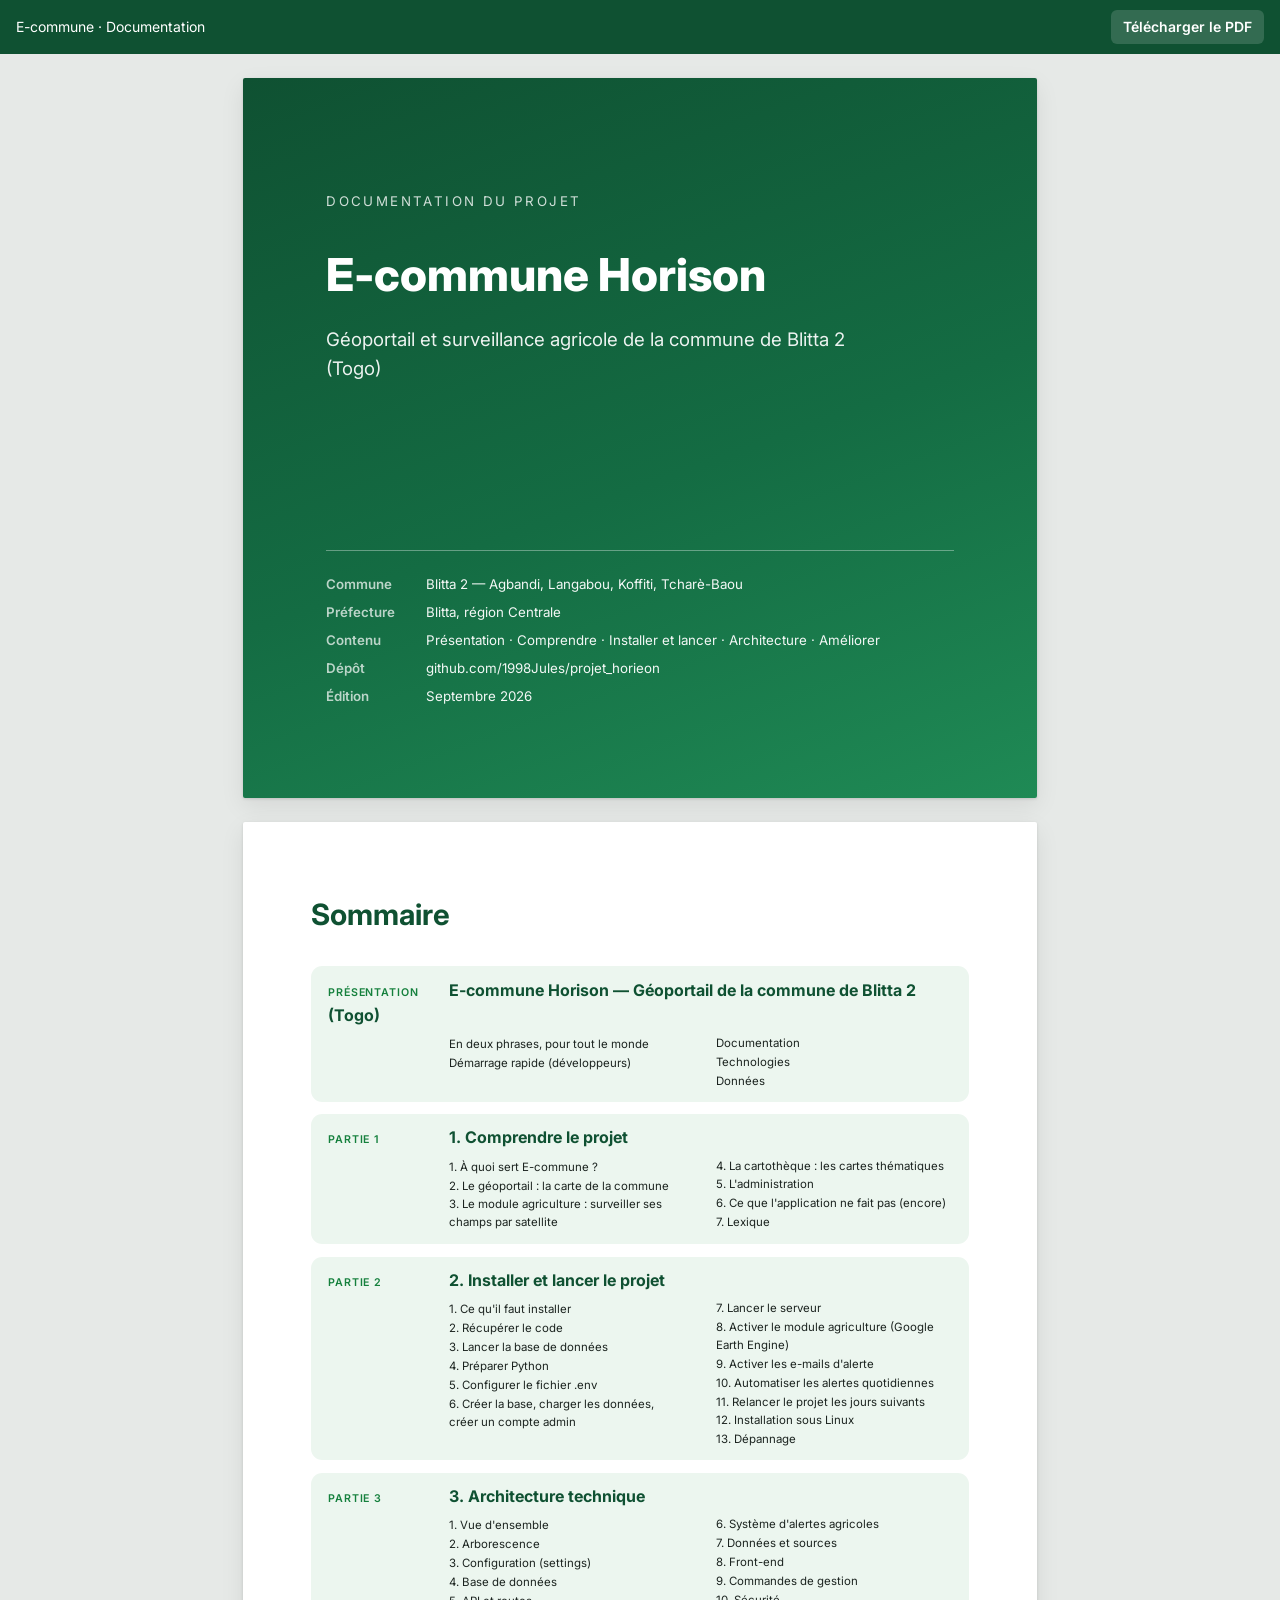
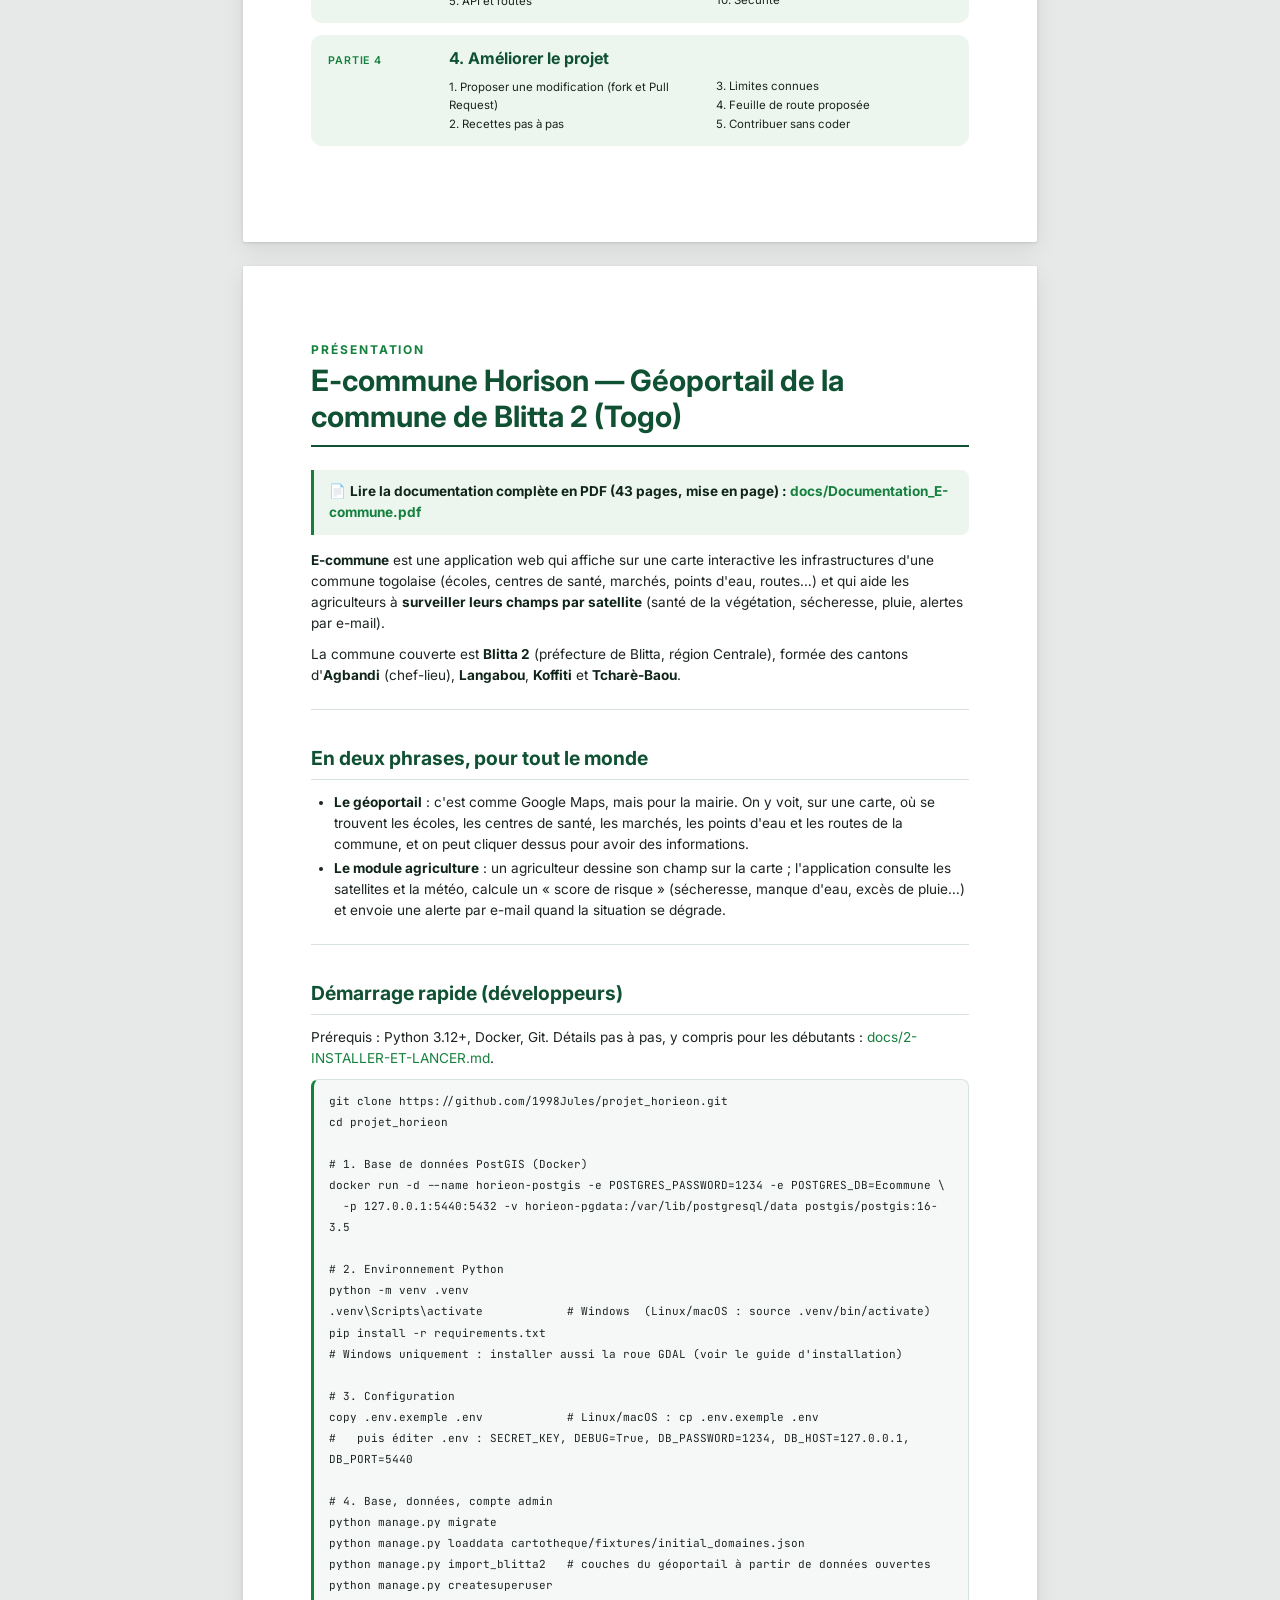
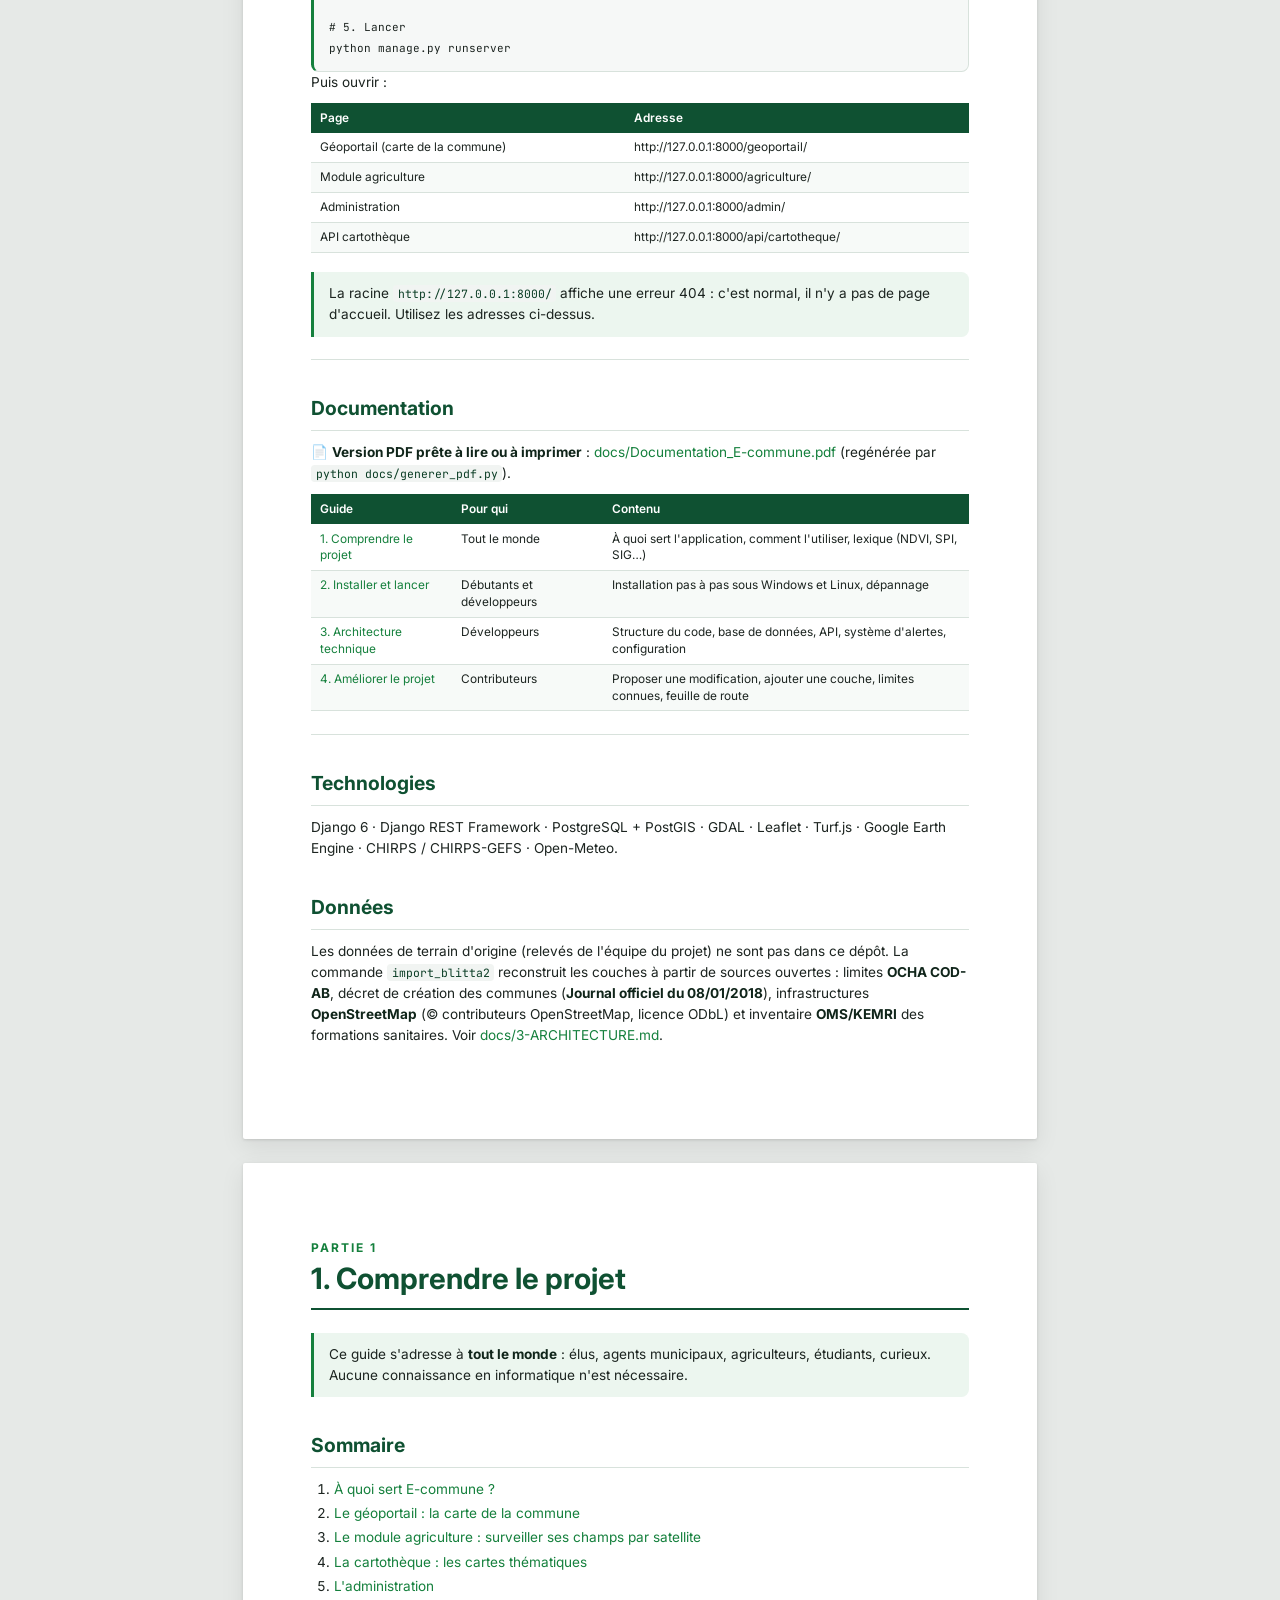
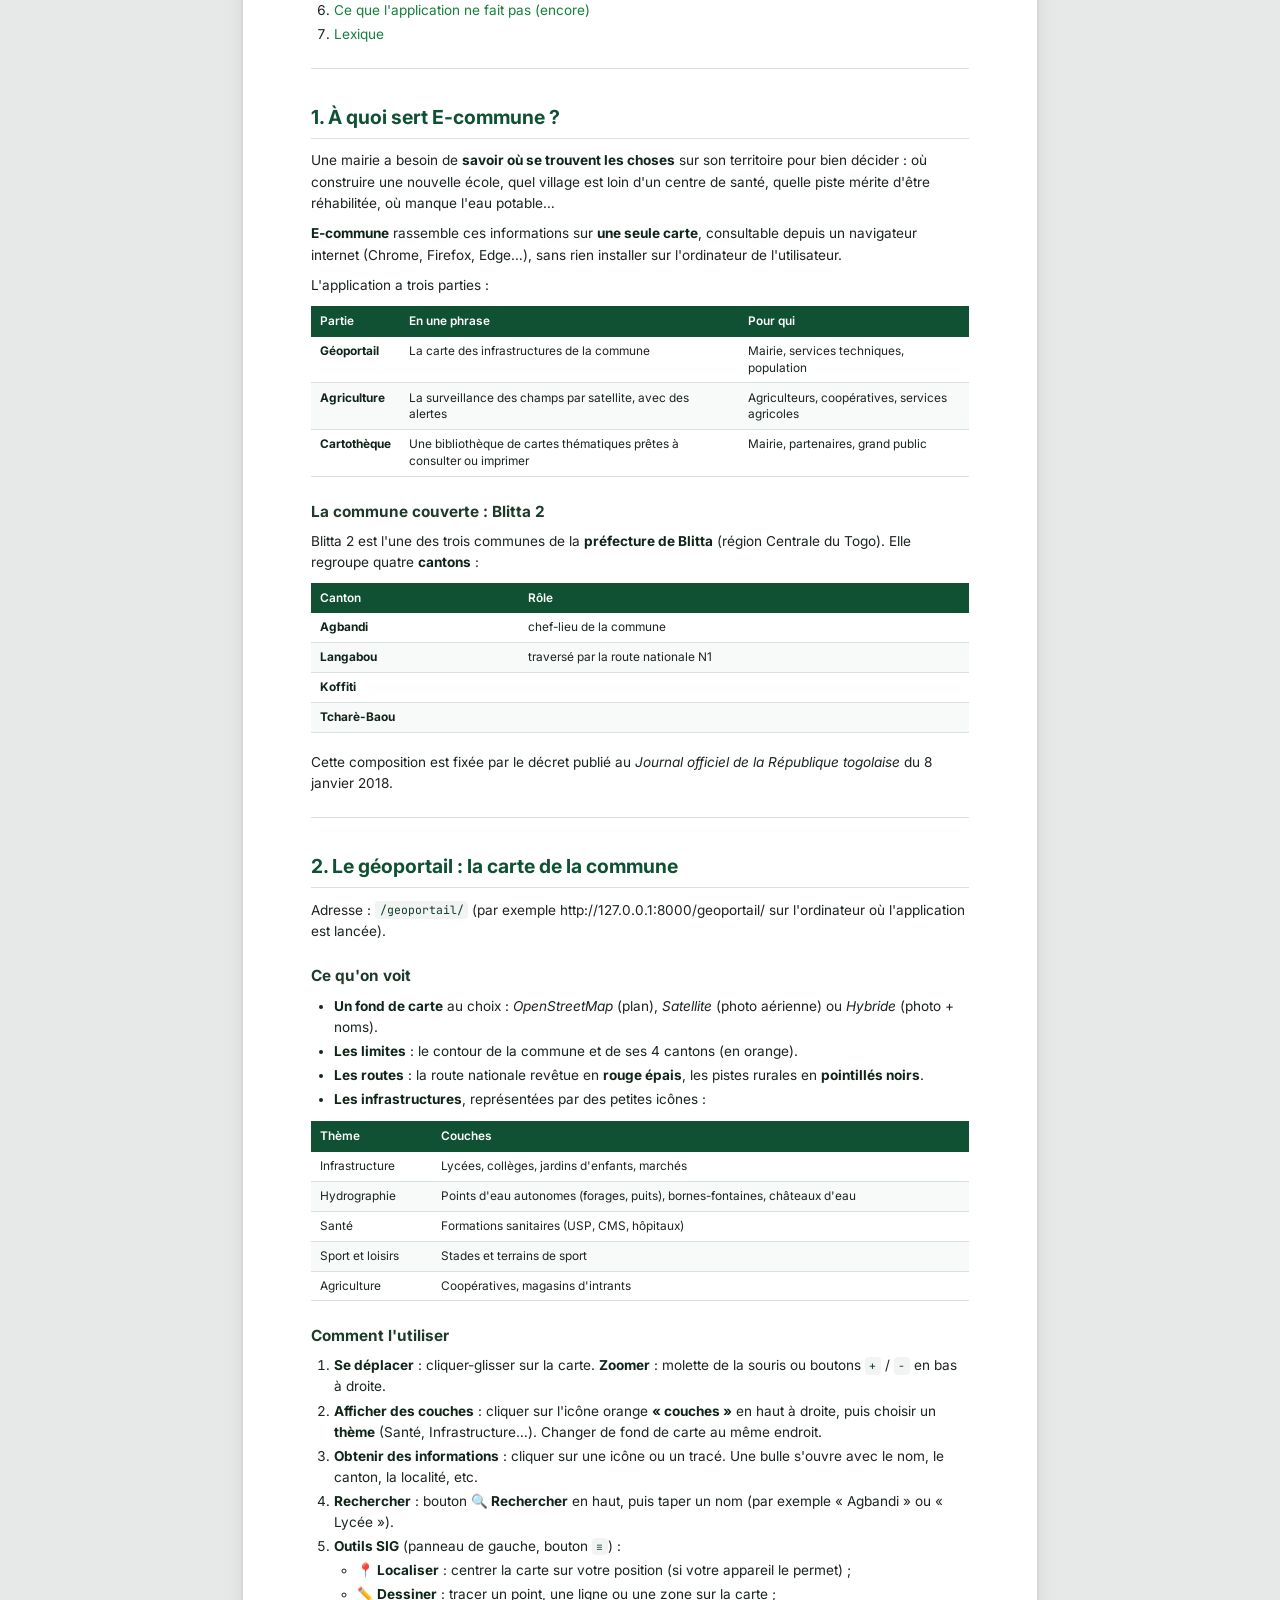
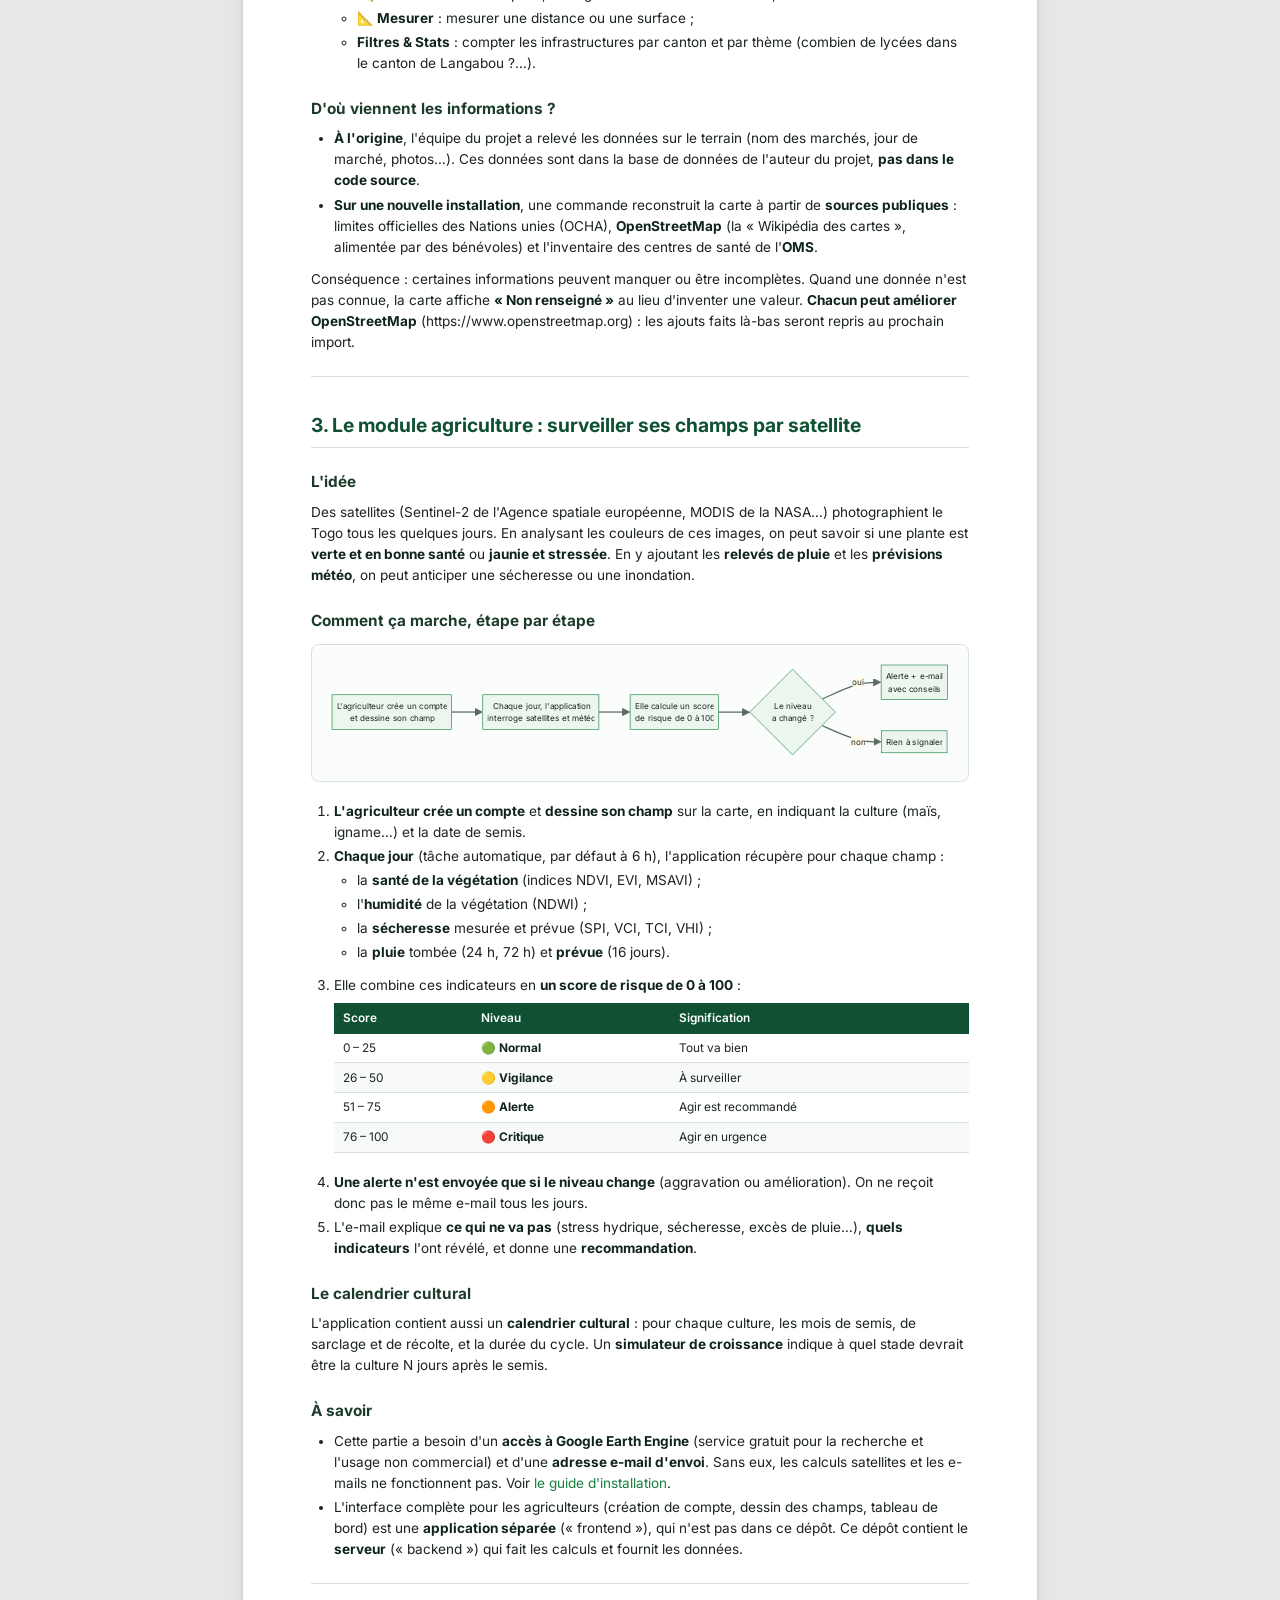
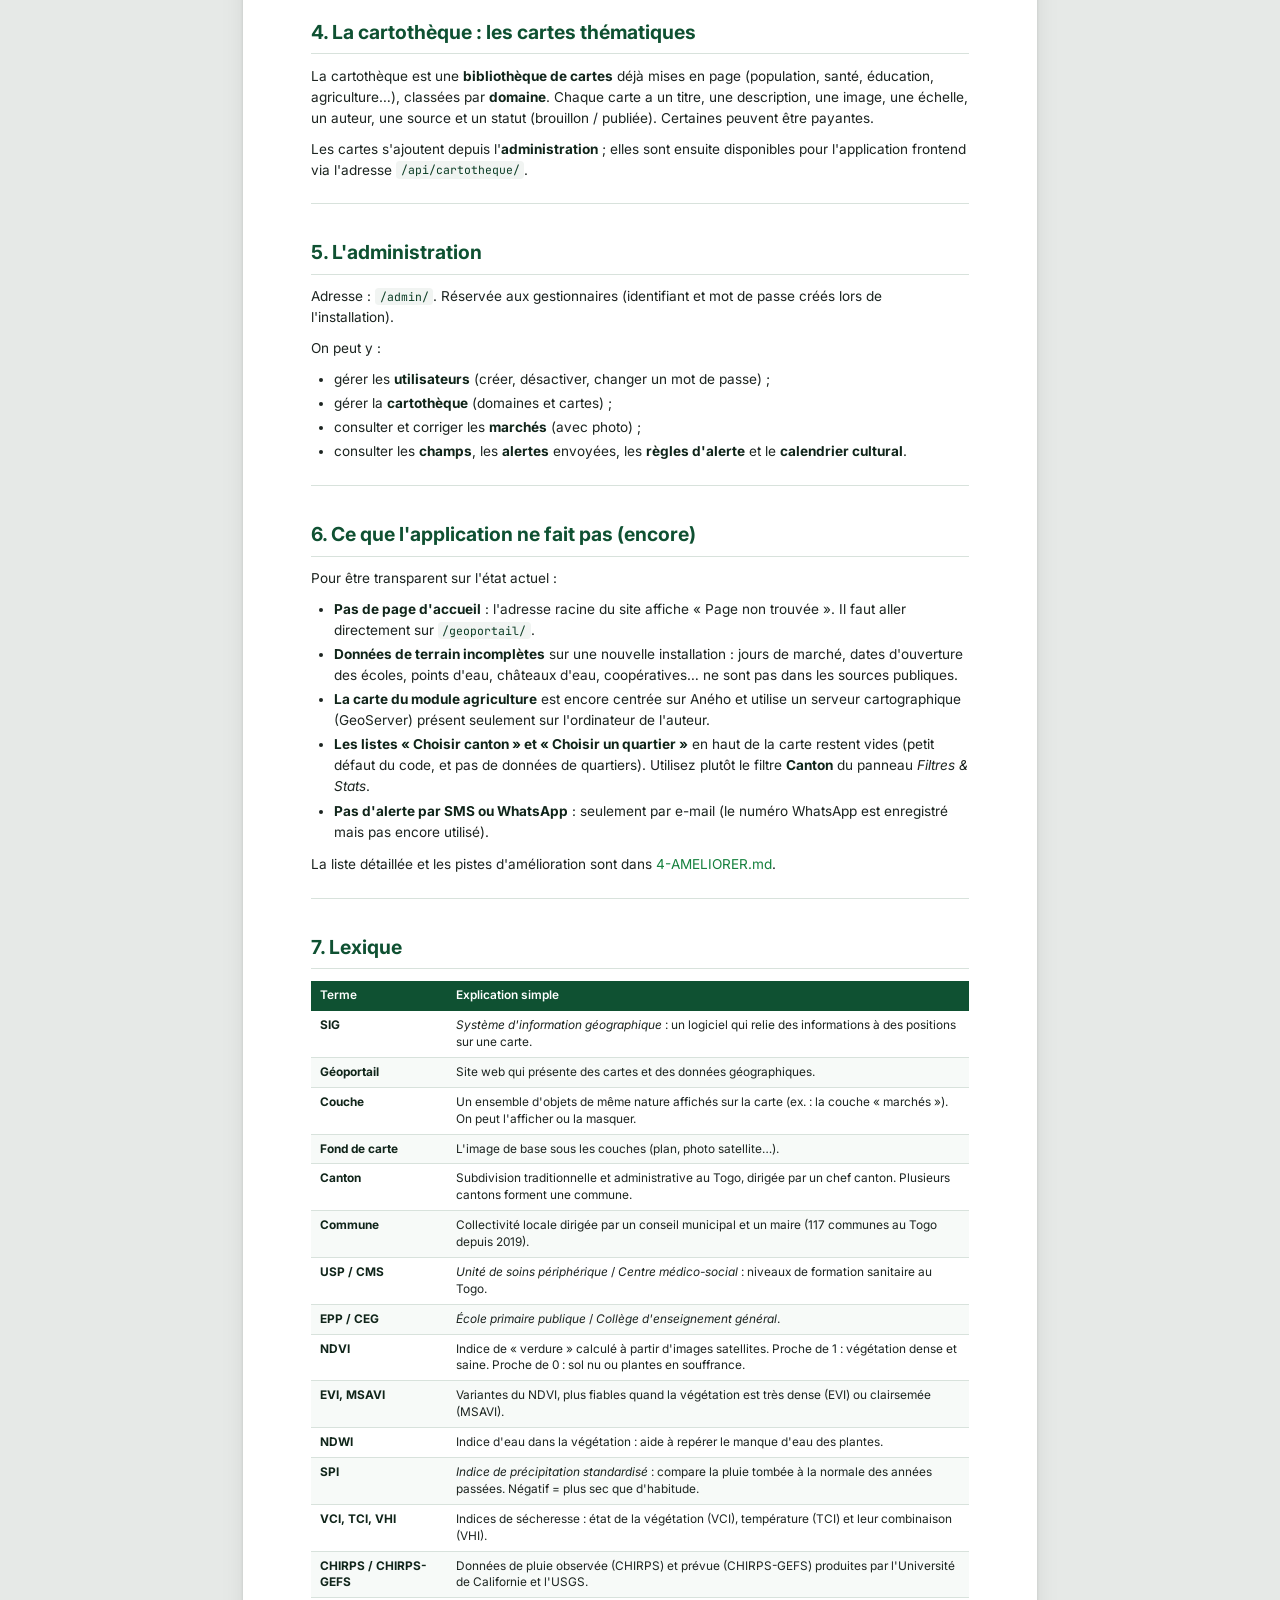
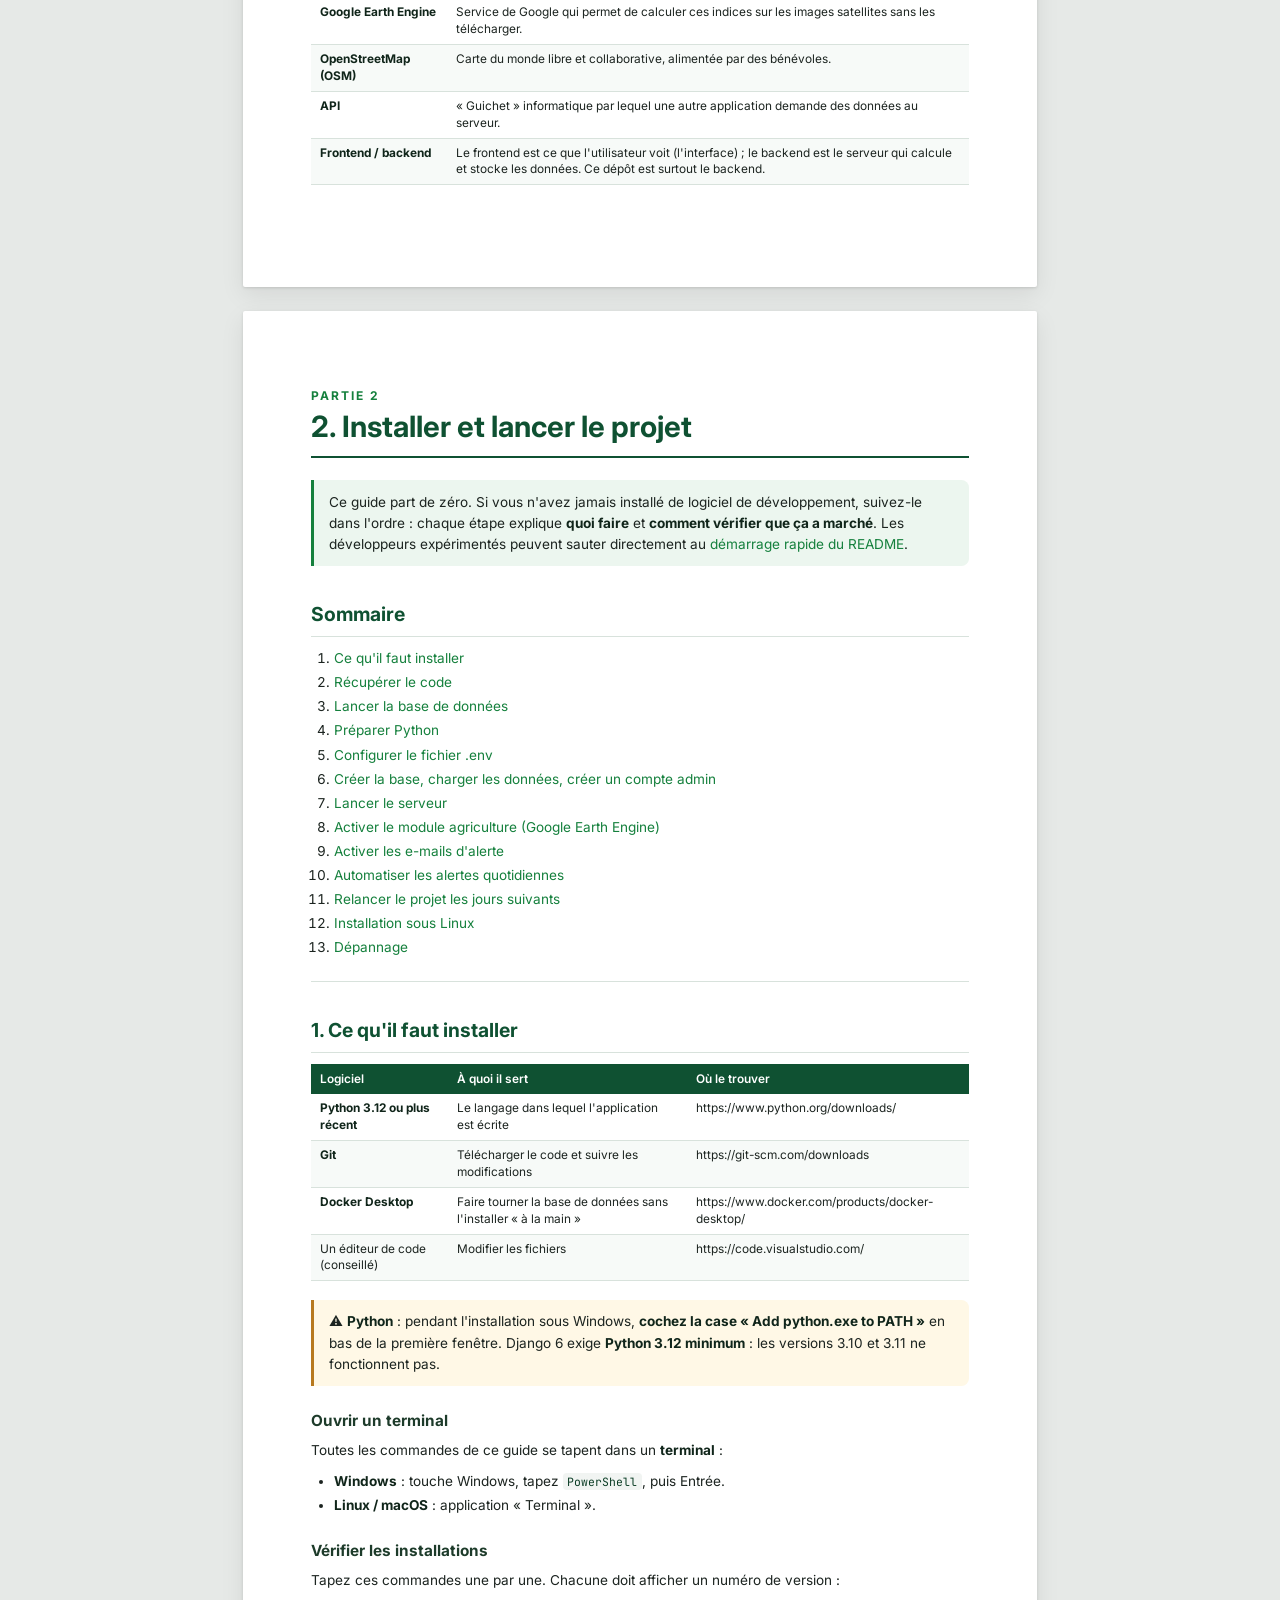
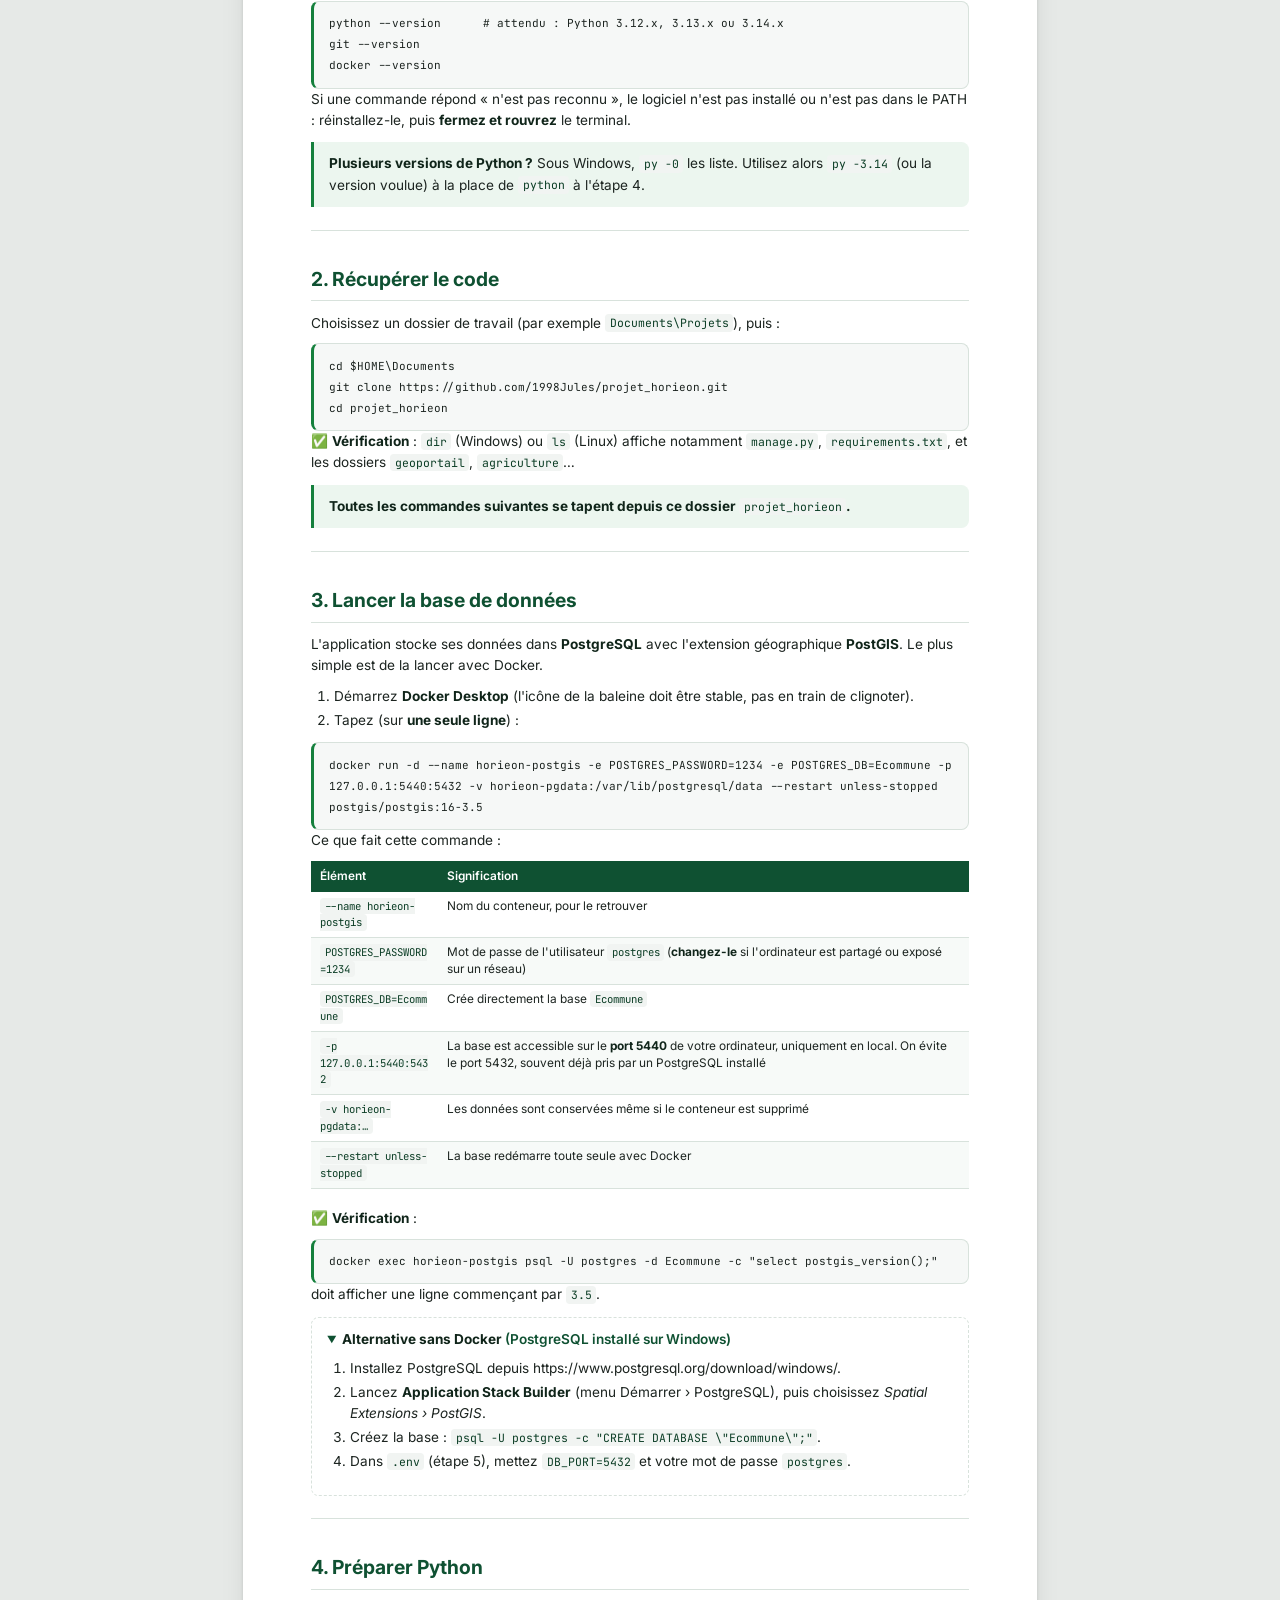
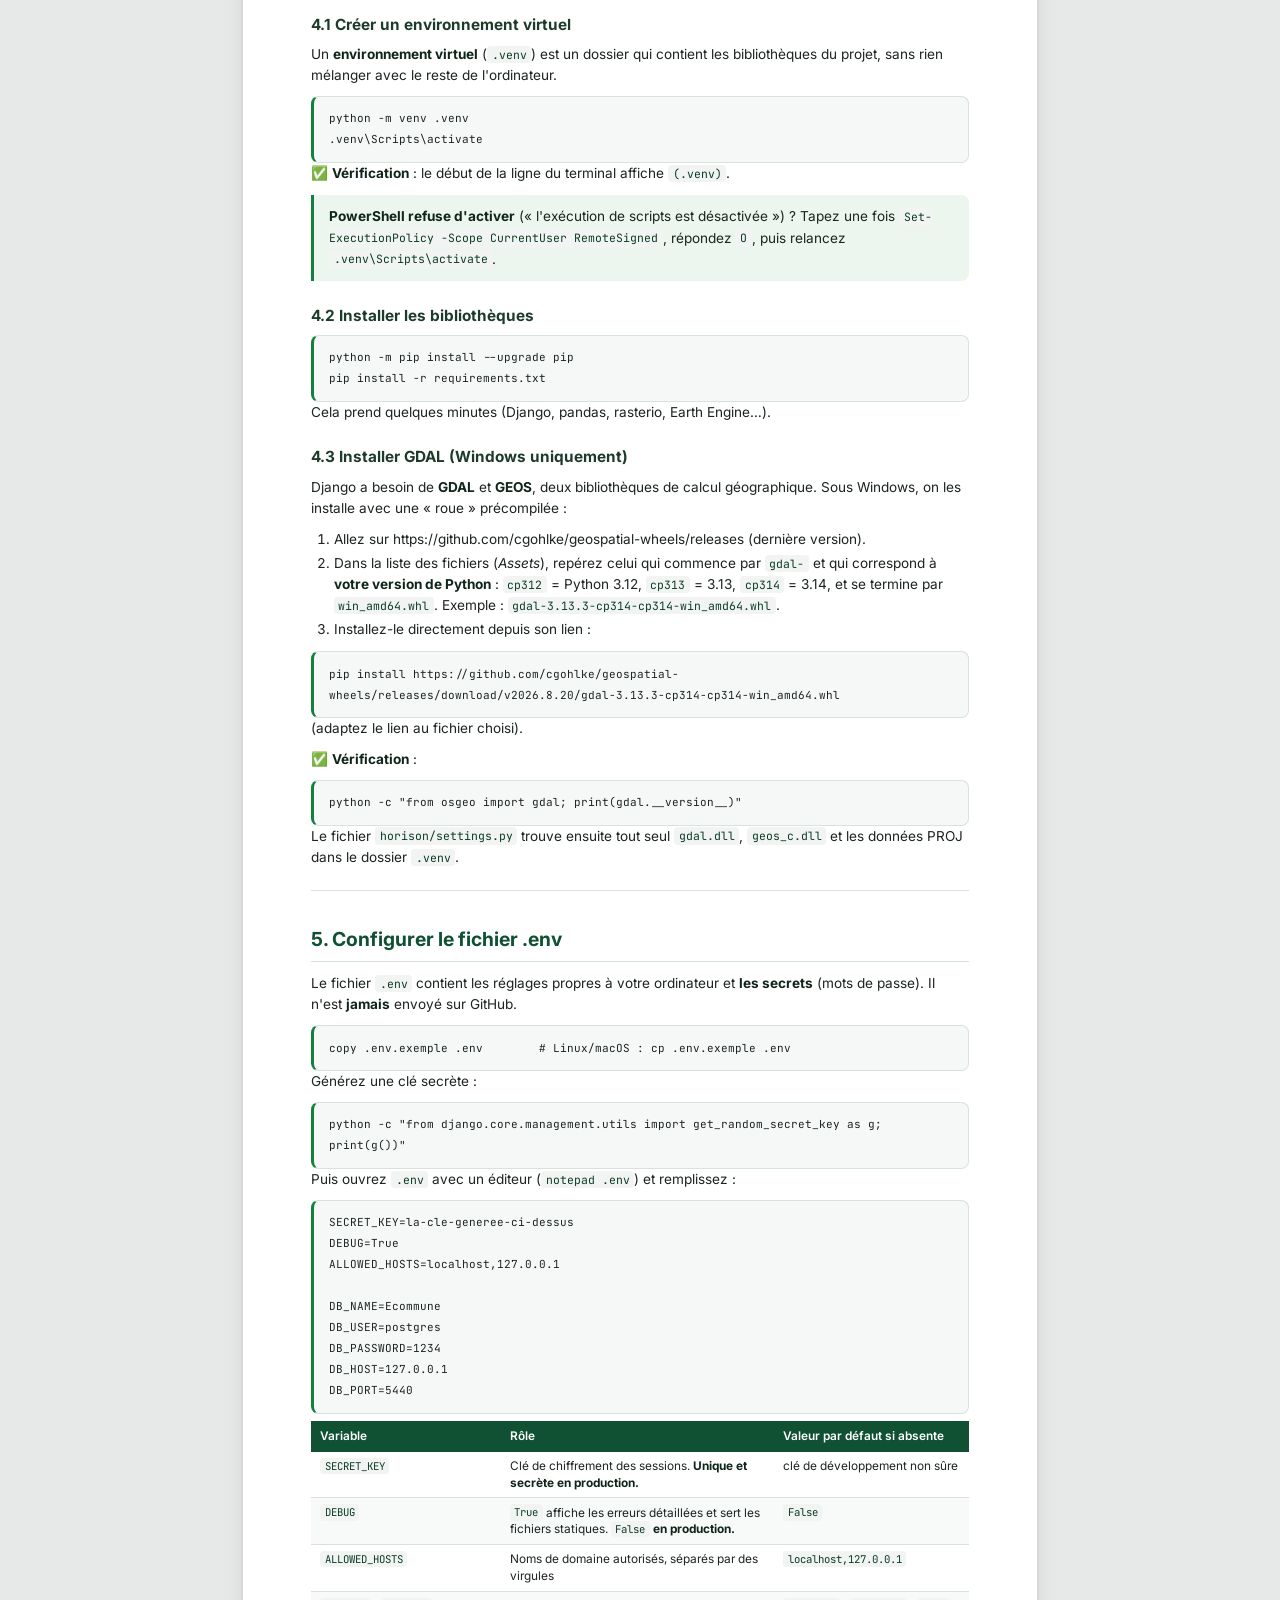
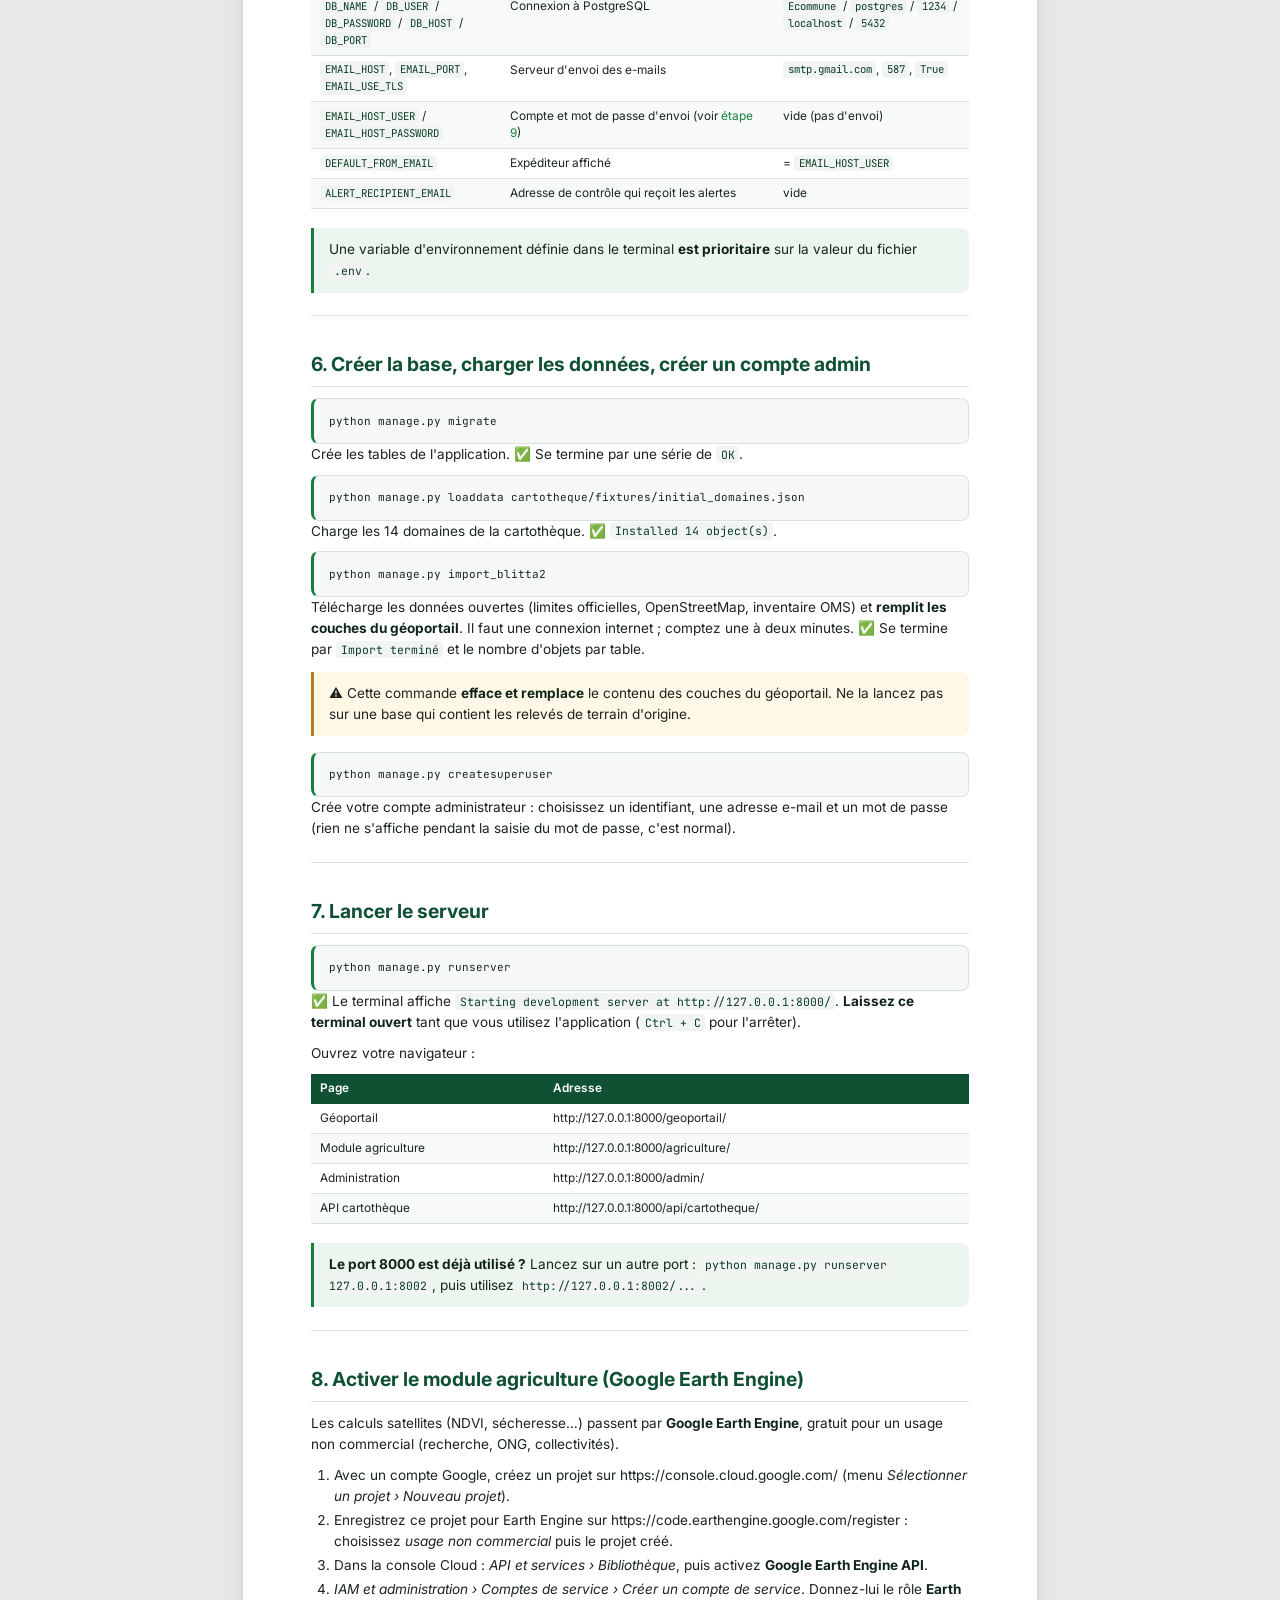
==== docs/index.html @ 4a4461dc "Ajoute une version web de la documentation et fiabilise le PDF docs/index.html : la documentation pr" ====
<!doctype html>
<!DOCTYPE html>
<html lang="fr"><head><meta charset="utf-8">
<meta name="viewport" content="width=device-width, initial-scale=1">
<title>E-commune — Documentation</title>
<link rel="preconnect" href="https://fonts.googleapis.com">
<link href="https://fonts.googleapis.com/css2?family=Inter:wght@400;600;700;800&amp;family=JetBrains+Mono:wght@400;600&amp;display=swap" rel="stylesheet">
<style>
@page { size: A4; margin: 20mm 18mm 22mm 18mm;
  @bottom-left { content: "E-commune · Documentation"; font: 8pt Inter, 'Segoe UI', sans-serif; color: #7a8a80; }
  @bottom-right { content: counter(page) " / " counter(pages); font: 8pt Inter, 'Segoe UI', sans-serif; color: #7a8a80; }
}
@page :first { margin: 0; @bottom-left { content: none; } @bottom-right { content: none; } }
:root { --green: #0f5132; --green-2: #15803d; --green-soft: #ecf6ef; --line: #d8e2dc; --ink: #1c2420; --muted: #5b6b62;
        --amber-soft: #fff8e6; --amber: #b7791f; }
* { box-sizing: border-box; }
html { background: #fff; }
body { margin: 0; color: var(--ink); background: #fff; font: 10.2pt/1.55 Inter, 'Segoe UI', Roboto, sans-serif;
       -webkit-print-color-adjust: exact; print-color-adjust: exact; }

/* Page de garde */
.cover { height: 297mm; display: flex; flex-direction: column; justify-content: space-between;
         padding: 30mm 22mm 24mm; background: linear-gradient(160deg, #0f5132 0%, #146c43 55%, #1f8a55 100%); color: #fff;
         break-after: page; }
.cover .kicker { font-size: 10pt; letter-spacing: .18em; text-transform: uppercase; opacity: .8; }
.cover h1 { font-size: 34pt; line-height: 1.1; margin: 10mm 0 4mm; font-weight: 800; border: 0; color: #fff; }
.cover .subtitle { font-size: 14pt; opacity: .92; max-width: 140mm; }
.cover .meta { display: grid; grid-template-columns: auto 1fr; gap: 2mm 8mm; font-size: 10pt; opacity: .95; }
.cover .meta b { font-weight: 600; opacity: .75; }
.cover .band { border-top: 1px solid rgba(255,255,255,.35); padding-top: 6mm; }

/* Sommaire */
.toc { break-after: page; }
.toc h1 { font-size: 22pt; color: var(--green); margin: 0 0 6mm; border: 0; }
.toc ol { list-style: none; padding: 0; margin: 0; }
.toc > ol > li { margin: 0 0 3.2mm; padding: 3mm 4.5mm; background: var(--green-soft); border-radius: 3mm; break-inside: avoid; }
.toc > ol > li > a { font-weight: 700; font-size: 12pt; color: var(--green); text-decoration: none; display: block; }
.toc-label { display: inline-block; min-width: 32mm; font-size: 8pt; text-transform: uppercase; letter-spacing: .08em;
             color: var(--green-2); font-weight: 600; }
.toc ol ol { margin: 2mm 0 0 32mm; columns: 2; column-gap: 8mm; }
.toc ol ol li { font-size: 8.6pt; margin: .3mm 0; break-inside: avoid; }
.toc ol ol a { color: var(--ink); text-decoration: none; }

/* Chapitres */
.chapter { break-before: page; }
.chapter-label { font-size: 9pt; text-transform: uppercase; letter-spacing: .16em; color: var(--green-2); font-weight: 700; }
h1 { font-size: 22pt; line-height: 1.2; color: var(--green); margin: 1mm 0 6mm; padding-bottom: 3mm; border-bottom: 2.5px solid var(--green); }
h2 { font-size: 14.5pt; color: var(--green); margin: 9mm 0 3mm; padding-bottom: 1.5mm; border-bottom: 1px solid var(--line);
     break-after: avoid; }
h3 { font-size: 11.5pt; color: #1d3b2a; margin: 6mm 0 2mm; break-after: avoid; }
h4 { font-size: 10.5pt; margin: 4mm 0 1.5mm; break-after: avoid; }
p { margin: 0 0 2.6mm; }
a { color: var(--green-2); text-decoration: none; }
strong { color: #10251a; }
hr { border: 0; border-top: 1px solid var(--line); margin: 6mm 0; }
ul, ol { margin: 0 0 3mm; padding-left: 6mm; }
li { margin: .8mm 0; }
li > p { margin: 0; }

/* Encadrés (citations) */
blockquote { margin: 3mm 0 4mm; padding: 3mm 4mm; background: var(--green-soft); border-left: 3.5px solid var(--green-2);
             border-radius: 0 2mm 2mm 0; break-inside: avoid; }
blockquote p:last-child { margin: 0; }
blockquote.warn { background: var(--amber-soft); border-left-color: var(--amber); }

/* Code */
code { font: 8.6pt 'JetBrains Mono', Consolas, monospace; background: #f1f4f2; padding: .3mm 1.2mm; border-radius: 1mm; color: #0b3d25; }
pre { background: #f6f8f7; border: 1px solid var(--line); border-left: 3px solid var(--green-2); border-radius: 2mm;
      padding: 3mm 4mm; margin: 2mm 0 4mm; white-space: pre-wrap; word-break: break-word; }
pre code { background: none; padding: 0; font-size: 8.3pt; line-height: 1.5; color: #1c2420; }
.highlight { margin: 0; }

/* Tableaux */
table { width: 100%; border-collapse: collapse; margin: 2mm 0 5mm; font-size: 8.9pt; line-height: 1.42; }
thead { display: table-header-group; }
th { background: var(--green); color: #fff; text-align: left; font-weight: 600; padding: 1.8mm 2.4mm; }
td { padding: 1.6mm 2.4mm; border-bottom: 1px solid var(--line); vertical-align: top; }
td code, th code { overflow-wrap: anywhere; }
tbody tr:nth-child(even) td { background: #f7faf8; }
tr { break-inside: avoid; }
td code, th code { font-size: 8pt; }

/* Listes de contrôle */
.task-list-item { list-style: none; margin-left: -5mm; }
.task-list-item input { margin-right: 2mm; }

/* Diagrammes */
.mermaid { margin: 3mm 0 5mm; padding: 4mm; border: 1px solid var(--line); border-radius: 2mm; background: #fbfdfc;
           text-align: center; break-inside: avoid; }
.mermaid svg { max-width: 100% !important; height: auto; }
.mermaid svg[aria-roledescription^="flowchart"] { width: 100% !important; max-height: 150mm; }

details { margin: 3mm 0; padding: 3mm 4mm; border: 1px dashed var(--line); border-radius: 2mm; }
summary { font-weight: 600; color: var(--green); margin-bottom: 2mm; }

@media screen {
  html, body { background: #e6e9e7; }
  .topbar { position: sticky; top: 0; z-index: 10; display: flex; justify-content: space-between; align-items: center;
            gap: 12px; padding: 10px 16px; background: #0f5132; color: #fff; font-size: 14px; }
  .topbar a { color: #fff; font-weight: 600; background: rgba(255,255,255,.15); padding: 6px 12px; border-radius: 6px; }
  .cover, .toc, .chapter { width: min(210mm, calc(100% - 32px)); margin: 24px auto;
                           box-shadow: 0 1px 3px rgba(0,0,0,.12), 0 8px 24px rgba(0,0,0,.08); border-radius: 2px; }
  .toc, .chapter { background: #fff; }
  .cover { height: auto; min-height: min(200mm, 80vh); gap: 24px; }
  .toc, .chapter { padding: 20mm 18mm 22mm; }
}
@media screen and (max-width: 700px) {
  table { display: block; overflow-x: auto; }
  .toc, .chapter { padding: 20px 16px; }
  .cover { padding: 40px 20px; }
  .cover h1 { font-size: 26pt; }
  .toc ol ol { margin-left: 0; columns: 1; }
}
@media print { .topbar { display: none; } }
</style>
</head><body>
<div class="topbar"><span>E-commune · Documentation</span><a href="Documentation_E-commune.pdf">Télécharger le PDF</a></div>
<div class="cover">
  <div>
    <div class="kicker">Documentation du projet</div>
    <h1>E-commune Horison</h1>
    <div class="subtitle">Géoportail et surveillance agricole de la commune de Blitta 2 (Togo)</div>
  </div>
  <div class="band">
    <div class="meta">
      <b>Commune</b><span>Blitta 2 — Agbandi, Langabou, Koffiti, Tcharè-Baou</span>
      <b>Préfecture</b><span>Blitta, région Centrale</span>
      <b>Contenu</b><span>Présentation · Comprendre · Installer et lancer · Architecture · Améliorer</span>
      <b>Dépôt</b><span>github.com/1998Jules/projet_horieon</span>
      <b>Édition</b><span>Septembre 2026</span>
    </div>
  </div>
</div>
<div class="toc"><h1>Sommaire</h1><ol><li><a href="#doc0"><span class="toc-label">Présentation</span>E-commune Horison — Géoportail de la commune de Blitta 2 (Togo)</a><ol><li><a href="#doc0-en-deux-phrases-pour-tout-le-monde">En deux phrases, pour tout le monde</a></li><li><a href="#doc0-démarrage-rapide-développeurs">Démarrage rapide (développeurs)</a></li><li><a href="#doc0-documentation">Documentation</a></li><li><a href="#doc0-technologies">Technologies</a></li><li><a href="#doc0-données">Données</a></li></ol></li><li><a href="#doc1"><span class="toc-label">Partie 1</span>1. Comprendre le projet</a><ol><li><a href="#doc1-1-à-quoi-sert-e-commune-">1. À quoi sert E-commune ?</a></li><li><a href="#doc1-2-le-géoportail--la-carte-de-la-commune">2. Le géoportail : la carte de la commune</a></li><li><a href="#doc1-3-le-module-agriculture--surveiller-ses-champs-par-satellite">3. Le module agriculture : surveiller ses champs par satellite</a></li><li><a href="#doc1-4-la-cartothèque--les-cartes-thématiques">4. La cartothèque : les cartes thématiques</a></li><li><a href="#doc1-5-ladministration">5. L'administration</a></li><li><a href="#doc1-6-ce-que-lapplication-ne-fait-pas-encore">6. Ce que l'application ne fait pas (encore)</a></li><li><a href="#doc1-7-lexique">7. Lexique</a></li></ol></li><li><a href="#doc2"><span class="toc-label">Partie 2</span>2. Installer et lancer le projet</a><ol><li><a href="#doc2-1-ce-quil-faut-installer">1. Ce qu'il faut installer</a></li><li><a href="#doc2-2-récupérer-le-code">2. Récupérer le code</a></li><li><a href="#doc2-3-lancer-la-base-de-données">3. Lancer la base de données</a></li><li><a href="#doc2-4-préparer-python">4. Préparer Python</a></li><li><a href="#doc2-5-configurer-le-fichier-env">5. Configurer le fichier .env</a></li><li><a href="#doc2-6-créer-la-base-charger-les-données-créer-un-compte-admin">6. Créer la base, charger les données, créer un compte admin</a></li><li><a href="#doc2-7-lancer-le-serveur">7. Lancer le serveur</a></li><li><a href="#doc2-8-activer-le-module-agriculture-google-earth-engine">8. Activer le module agriculture (Google Earth Engine)</a></li><li><a href="#doc2-9-activer-les-e-mails-dalerte">9. Activer les e-mails d'alerte</a></li><li><a href="#doc2-10-automatiser-les-alertes-quotidiennes">10. Automatiser les alertes quotidiennes</a></li><li><a href="#doc2-11-relancer-le-projet-les-jours-suivants">11. Relancer le projet les jours suivants</a></li><li><a href="#doc2-12-installation-sous-linux">12. Installation sous Linux</a></li><li><a href="#doc2-13-dépannage">13. Dépannage</a></li></ol></li><li><a href="#doc3"><span class="toc-label">Partie 3</span>3. Architecture technique</a><ol><li><a href="#doc3-1-vue-densemble">1. Vue d'ensemble</a></li><li><a href="#doc3-2-arborescence">2. Arborescence</a></li><li><a href="#doc3-3-configuration-settings">3. Configuration (settings)</a></li><li><a href="#doc3-4-base-de-données">4. Base de données</a></li><li><a href="#doc3-5-api-et-routes">5. API et routes</a></li><li><a href="#doc3-6-système-dalertes-agricoles">6. Système d'alertes agricoles</a></li><li><a href="#doc3-7-données-et-sources">7. Données et sources</a></li><li><a href="#doc3-8-front-end">8. Front-end</a></li><li><a href="#doc3-9-commandes-de-gestion">9. Commandes de gestion</a></li><li><a href="#doc3-10-sécurité">10. Sécurité</a></li></ol></li><li><a href="#doc4"><span class="toc-label">Partie 4</span>4. Améliorer le projet</a><ol><li><a href="#doc4-1-proposer-une-modification-fork-et-pull-request">1. Proposer une modification (fork et Pull Request)</a></li><li><a href="#doc4-2-recettes-pas-à-pas">2. Recettes pas à pas</a></li><li><a href="#doc4-3-limites-connues">3. Limites connues</a></li><li><a href="#doc4-4-feuille-de-route-proposée">4. Feuille de route proposée</a></li><li><a href="#doc4-5-contribuer-sans-coder">5. Contribuer sans coder</a></li></ol></li></ol></div>

<section class="chapter" id="doc0">
  <div class="chapter-label">Présentation</div>
  <h1 id="doc0-e-commune-horison--géoportail-de-la-commune-de-blitta-2-togo">E-commune Horison — Géoportail de la commune de Blitta 2 (Togo)</h1>
<blockquote>
<p>📄 <strong>Lire la documentation complète en PDF (43 pages, mise en page) :
<a href="docs/Documentation_E-commune.pdf">docs/Documentation_E-commune.pdf</a></strong></p>
</blockquote>
<p><strong>E-commune</strong> est une application web qui affiche sur une carte interactive les
infrastructures d'une commune togolaise (écoles, centres de santé, marchés,
points d'eau, routes…) et qui aide les agriculteurs à <strong>surveiller leurs champs
par satellite</strong> (santé de la végétation, sécheresse, pluie, alertes par e-mail).</p>
<p>La commune couverte est <strong>Blitta 2</strong> (préfecture de Blitta, région Centrale),
formée des cantons d'<strong>Agbandi</strong> (chef-lieu), <strong>Langabou</strong>, <strong>Koffiti</strong> et
<strong>Tcharè-Baou</strong>.</p>
<hr>
<h2 id="doc0-en-deux-phrases-pour-tout-le-monde">En deux phrases, pour tout le monde</h2>
<ul>
<li><strong>Le géoportail</strong> : c'est comme Google Maps, mais pour la mairie. On y voit,
  sur une carte, où se trouvent les écoles, les centres de santé, les marchés,
  les points d'eau et les routes de la commune, et on peut cliquer dessus pour
  avoir des informations.</li>
<li><strong>Le module agriculture</strong> : un agriculteur dessine son champ sur la carte ;
  l'application consulte les satellites et la météo, calcule un « score de
  risque » (sécheresse, manque d'eau, excès de pluie…) et envoie une alerte par
  e-mail quand la situation se dégrade.</li>
</ul>
<hr>
<h2 id="doc0-démarrage-rapide-développeurs">Démarrage rapide (développeurs)</h2>
<p>Prérequis : Python 3.12+, Docker, Git. Détails pas à pas, y compris pour les
débutants : <a href="#doc2">docs/2-INSTALLER-ET-LANCER.md</a>.</p>
<pre class="highlight"><code class="language-bash">git clone https://github.com/1998Jules/projet_horieon.git
cd projet_horieon

# 1. Base de données PostGIS (Docker)
docker run -d --name horieon-postgis -e POSTGRES_PASSWORD=1234 -e POSTGRES_DB=Ecommune \
  -p 127.0.0.1:5440:5432 -v horieon-pgdata:/var/lib/postgresql/data postgis/postgis:16-3.5

# 2. Environnement Python
python -m venv .venv
.venv\Scripts\activate            # Windows  (Linux/macOS : source .venv/bin/activate)
pip install -r requirements.txt
# Windows uniquement : installer aussi la roue GDAL (voir le guide d'installation)

# 3. Configuration
copy .env.exemple .env            # Linux/macOS : cp .env.exemple .env
#   puis éditer .env : SECRET_KEY, DEBUG=True, DB_PASSWORD=1234, DB_HOST=127.0.0.1, DB_PORT=5440

# 4. Base, données, compte admin
python manage.py migrate
python manage.py loaddata cartotheque/fixtures/initial_domaines.json
python manage.py import_blitta2   # couches du géoportail à partir de données ouvertes
python manage.py createsuperuser

# 5. Lancer
python manage.py runserver</code></pre>
<p>Puis ouvrir :</p>
<table>
<thead>
<tr>
<th>Page</th>
<th>Adresse</th>
</tr>
</thead>
<tbody>
<tr>
<td>Géoportail (carte de la commune)</td>
<td>http://127.0.0.1:8000/geoportail/</td>
</tr>
<tr>
<td>Module agriculture</td>
<td>http://127.0.0.1:8000/agriculture/</td>
</tr>
<tr>
<td>Administration</td>
<td>http://127.0.0.1:8000/admin/</td>
</tr>
<tr>
<td>API cartothèque</td>
<td>http://127.0.0.1:8000/api/cartotheque/</td>
</tr>
</tbody>
</table>
<blockquote>
<p>La racine <code>http://127.0.0.1:8000/</code> affiche une erreur 404 : c'est normal, il
n'y a pas de page d'accueil. Utilisez les adresses ci-dessus.</p>
</blockquote>
<hr>
<h2 id="doc0-documentation">Documentation</h2>
<p>📄 <strong>Version PDF prête à lire ou à imprimer</strong> :
<a href="docs/Documentation_E-commune.pdf">docs/Documentation_E-commune.pdf</a>
(regénérée par <code>python docs/generer_pdf.py</code>).</p>
<table>
<thead>
<tr>
<th>Guide</th>
<th>Pour qui</th>
<th>Contenu</th>
</tr>
</thead>
<tbody>
<tr>
<td><a href="#doc1">1. Comprendre le projet</a></td>
<td>Tout le monde</td>
<td>À quoi sert l'application, comment l'utiliser, lexique (NDVI, SPI, SIG…)</td>
</tr>
<tr>
<td><a href="#doc2">2. Installer et lancer</a></td>
<td>Débutants et développeurs</td>
<td>Installation pas à pas sous Windows et Linux, dépannage</td>
</tr>
<tr>
<td><a href="#doc3">3. Architecture technique</a></td>
<td>Développeurs</td>
<td>Structure du code, base de données, API, système d'alertes, configuration</td>
</tr>
<tr>
<td><a href="#doc4">4. Améliorer le projet</a></td>
<td>Contributeurs</td>
<td>Proposer une modification, ajouter une couche, limites connues, feuille de route</td>
</tr>
</tbody>
</table>
<hr>
<h2 id="doc0-technologies">Technologies</h2>
<p>Django 6 · Django REST Framework · PostgreSQL + PostGIS · GDAL · Leaflet ·
Turf.js · Google Earth Engine · CHIRPS / CHIRPS-GEFS · Open-Meteo.</p>
<h2 id="doc0-données">Données</h2>
<p>Les données de terrain d'origine (relevés de l'équipe du projet) ne sont pas
dans ce dépôt. La commande <code>import_blitta2</code> reconstruit les couches à partir de
sources ouvertes : limites <strong>OCHA COD-AB</strong>, décret de création des communes
(<strong>Journal officiel du 08/01/2018</strong>), infrastructures <strong>OpenStreetMap</strong>
(© contributeurs OpenStreetMap, licence ODbL) et inventaire <strong>OMS/KEMRI</strong> des
formations sanitaires. Voir <a href="#doc3-7-données-et-sources">docs/3-ARCHITECTURE.md</a>.</p>
</section>
<section class="chapter" id="doc1">
  <div class="chapter-label">Partie 1</div>
  <h1 id="doc1-1-comprendre-le-projet">1. Comprendre le projet</h1>
<blockquote>
<p>Ce guide s'adresse à <strong>tout le monde</strong> : élus, agents municipaux,
agriculteurs, étudiants, curieux. Aucune connaissance en informatique n'est
nécessaire.</p>
</blockquote>
<h2 id="doc1-sommaire">Sommaire</h2>
<ol>
<li><a href="#doc1-1-à-quoi-sert-e-commune-">À quoi sert E-commune ?</a></li>
<li><a href="#doc1-2-le-géoportail--la-carte-de-la-commune">Le géoportail : la carte de la commune</a></li>
<li><a href="#doc1-3-le-module-agriculture--surveiller-ses-champs-par-satellite">Le module agriculture : surveiller ses champs par satellite</a></li>
<li><a href="#doc1-4-la-cartothèque--les-cartes-thématiques">La cartothèque : les cartes thématiques</a></li>
<li><a href="#doc1-5-ladministration">L'administration</a></li>
<li><a href="#doc1-6-ce-que-lapplication-ne-fait-pas-encore">Ce que l'application ne fait pas (encore)</a></li>
<li><a href="#doc1-7-lexique">Lexique</a></li>
</ol>
<hr>
<h2 id="doc1-1-à-quoi-sert-e-commune-">1. À quoi sert E-commune ?</h2>
<p>Une mairie a besoin de <strong>savoir où se trouvent les choses</strong> sur son territoire
pour bien décider : où construire une nouvelle école, quel village est loin
d'un centre de santé, quelle piste mérite d'être réhabilitée, où manque l'eau
potable…</p>
<p><strong>E-commune</strong> rassemble ces informations sur <strong>une seule carte</strong>, consultable
depuis un navigateur internet (Chrome, Firefox, Edge…), sans rien installer
sur l'ordinateur de l'utilisateur.</p>
<p>L'application a trois parties :</p>
<table>
<thead>
<tr>
<th>Partie</th>
<th>En une phrase</th>
<th>Pour qui</th>
</tr>
</thead>
<tbody>
<tr>
<td><strong>Géoportail</strong></td>
<td>La carte des infrastructures de la commune</td>
<td>Mairie, services techniques, population</td>
</tr>
<tr>
<td><strong>Agriculture</strong></td>
<td>La surveillance des champs par satellite, avec des alertes</td>
<td>Agriculteurs, coopératives, services agricoles</td>
</tr>
<tr>
<td><strong>Cartothèque</strong></td>
<td>Une bibliothèque de cartes thématiques prêtes à consulter ou imprimer</td>
<td>Mairie, partenaires, grand public</td>
</tr>
</tbody>
</table>
<h3 id="doc1-la-commune-couverte--blitta-2">La commune couverte : Blitta 2</h3>
<p>Blitta 2 est l'une des trois communes de la <strong>préfecture de Blitta</strong> (région
Centrale du Togo). Elle regroupe quatre <strong>cantons</strong> :</p>
<table>
<thead>
<tr>
<th>Canton</th>
<th>Rôle</th>
</tr>
</thead>
<tbody>
<tr>
<td><strong>Agbandi</strong></td>
<td>chef-lieu de la commune</td>
</tr>
<tr>
<td><strong>Langabou</strong></td>
<td>traversé par la route nationale N1</td>
</tr>
<tr>
<td><strong>Koffiti</strong></td>
<td></td>
</tr>
<tr>
<td><strong>Tcharè-Baou</strong></td>
<td></td>
</tr>
</tbody>
</table>
<p>Cette composition est fixée par le décret publié au <em>Journal officiel de la
République togolaise</em> du 8 janvier 2018.</p>
<hr>
<h2 id="doc1-2-le-géoportail--la-carte-de-la-commune">2. Le géoportail : la carte de la commune</h2>
<p>Adresse : <strong><code>/geoportail/</code></strong> (par exemple http://127.0.0.1:8000/geoportail/ sur
l'ordinateur où l'application est lancée).</p>
<h3 id="doc1-ce-quon-voit">Ce qu'on voit</h3>
<ul>
<li><strong>Un fond de carte</strong> au choix : <em>OpenStreetMap</em> (plan), <em>Satellite</em> (photo
  aérienne) ou <em>Hybride</em> (photo + noms).</li>
<li><strong>Les limites</strong> : le contour de la commune et de ses 4 cantons (en orange).</li>
<li><strong>Les routes</strong> : la route nationale revêtue en <strong>rouge épais</strong>, les pistes
  rurales en <strong>pointillés noirs</strong>.</li>
<li><strong>Les infrastructures</strong>, représentées par des petites icônes :</li>
</ul>
<table>
<thead>
<tr>
<th>Thème</th>
<th>Couches</th>
</tr>
</thead>
<tbody>
<tr>
<td>Infrastructure</td>
<td>Lycées, collèges, jardins d'enfants, marchés</td>
</tr>
<tr>
<td>Hydrographie</td>
<td>Points d'eau autonomes (forages, puits), bornes-fontaines, châteaux d'eau</td>
</tr>
<tr>
<td>Santé</td>
<td>Formations sanitaires (USP, CMS, hôpitaux)</td>
</tr>
<tr>
<td>Sport et loisirs</td>
<td>Stades et terrains de sport</td>
</tr>
<tr>
<td>Agriculture</td>
<td>Coopératives, magasins d'intrants</td>
</tr>
</tbody>
</table>
<h3 id="doc1-comment-lutiliser">Comment l'utiliser</h3>
<ol>
<li><strong>Se déplacer</strong> : cliquer-glisser sur la carte. <strong>Zoomer</strong> : molette de la
   souris ou boutons <code>+</code> / <code>−</code> en bas à droite.</li>
<li><strong>Afficher des couches</strong> : cliquer sur l'icône orange <strong>« couches »</strong> en haut
   à droite, puis choisir un <strong>thème</strong> (Santé, Infrastructure…). Changer de
   fond de carte au même endroit.</li>
<li><strong>Obtenir des informations</strong> : cliquer sur une icône ou un tracé. Une bulle
   s'ouvre avec le nom, le canton, la localité, etc.</li>
<li><strong>Rechercher</strong> : bouton <strong>🔍 Rechercher</strong> en haut, puis taper un nom (par
   exemple « Agbandi » ou « Lycée »).</li>
<li><strong>Outils SIG</strong> (panneau de gauche, bouton <code>≡</code>) :<ul>
<li><strong>📍 Localiser</strong> : centrer la carte sur votre position (si votre appareil
   le permet) ;</li>
<li><strong>✏️ Dessiner</strong> : tracer un point, une ligne ou une zone sur la carte ;</li>
<li><strong>📐 Mesurer</strong> : mesurer une distance ou une surface ;</li>
<li><strong>Filtres &amp; Stats</strong> : compter les infrastructures par canton et par thème
   (combien de lycées dans le canton de Langabou ?…).</li>
</ul>
</li>
</ol>
<h3 id="doc1-doù-viennent-les-informations-">D'où viennent les informations ?</h3>
<ul>
<li><strong>À l'origine</strong>, l'équipe du projet a relevé les données sur le terrain
  (nom des marchés, jour de marché, photos…). Ces données sont dans la base de
  données de l'auteur du projet, <strong>pas dans le code source</strong>.</li>
<li><strong>Sur une nouvelle installation</strong>, une commande reconstruit la carte à partir
  de <strong>sources publiques</strong> : limites officielles des Nations unies (OCHA),
  <strong>OpenStreetMap</strong> (la « Wikipédia des cartes », alimentée par des bénévoles)
  et l'inventaire des centres de santé de l'<strong>OMS</strong>.</li>
</ul>
<p>Conséquence : certaines informations peuvent manquer ou être incomplètes.
Quand une donnée n'est pas connue, la carte affiche <strong>« Non renseigné »</strong> au
lieu d'inventer une valeur. <strong>Chacun peut améliorer OpenStreetMap</strong>
(https://www.openstreetmap.org) : les ajouts faits là-bas seront repris au
prochain import.</p>
<hr>
<h2 id="doc1-3-le-module-agriculture--surveiller-ses-champs-par-satellite">3. Le module agriculture : surveiller ses champs par satellite</h2>
<h3 id="doc1-lidée">L'idée</h3>
<p>Des satellites (Sentinel-2 de l'Agence spatiale européenne, MODIS de la NASA…)
photographient le Togo tous les quelques jours. En analysant les couleurs de
ces images, on peut savoir si une plante est <strong>verte et en bonne santé</strong> ou
<strong>jaunie et stressée</strong>. En y ajoutant les <strong>relevés de pluie</strong> et les
<strong>prévisions météo</strong>, on peut anticiper une sécheresse ou une inondation.</p>
<h3 id="doc1-comment-ça-marche-étape-par-étape">Comment ça marche, étape par étape</h3>
<div class="mermaid" data-processed="true"><svg aria-roledescription="flowchart-v2" role="graphics-document document" viewBox="-8 -8 1000.46875 159.83984375" style="max-width: 1000.46875px;" xmlns="http://www.w3.org/2000/svg" width="100%" id="diagramme-1"><style>#diagramme-1{font-family:Inter,Segoe UI,sans-serif;font-size:13px;fill:#1c2420;}#diagramme-1 .error-icon{fill:#f7faf8;}#diagramme-1 .error-text{fill:#080507;stroke:#080507;}#diagramme-1 .edge-thickness-normal{stroke-width:2px;}#diagramme-1 .edge-thickness-thick{stroke-width:3.5px;}#diagramme-1 .edge-pattern-solid{stroke-dasharray:0;}#diagramme-1 .edge-pattern-dashed{stroke-dasharray:3;}#diagramme-1 .edge-pattern-dotted{stroke-dasharray:2;}#diagramme-1 .marker{fill:#5b6b62;stroke:#5b6b62;}#diagramme-1 .marker.cross{stroke:#5b6b62;}#diagramme-1 svg{font-family:Inter,Segoe UI,sans-serif;font-size:13px;}#diagramme-1 .label{font-family:Inter,Segoe UI,sans-serif;color:#1c2420;}#diagramme-1 .cluster-label text{fill:#080507;}#diagramme-1 .cluster-label span,#diagramme-1 p{color:#080507;}#diagramme-1 .label text,#diagramme-1 span,#diagramme-1 p{fill:#1c2420;color:#1c2420;}#diagramme-1 .node rect,#diagramme-1 .node circle,#diagramme-1 .node ellipse,#diagramme-1 .node polygon,#diagramme-1 .node path{fill:#ecf6ef;stroke:#15803d;stroke-width:1px;}#diagramme-1 .flowchart-label text{text-anchor:middle;}#diagramme-1 .node .katex path{fill:#000;stroke:#000;stroke-width:1px;}#diagramme-1 .node .label{text-align:center;}#diagramme-1 .node.clickable{cursor:pointer;}#diagramme-1 .arrowheadPath{fill:#0b0b0b;}#diagramme-1 .edgePath .path{stroke:#5b6b62;stroke-width:2.0px;}#diagramme-1 .flowchart-link{stroke:#5b6b62;fill:none;}#diagramme-1 .edgeLabel{background-color:#fff8e6;text-align:center;}#diagramme-1 .edgeLabel rect{opacity:0.5;background-color:#fff8e6;fill:#fff8e6;}#diagramme-1 .labelBkg{background-color:rgba(255, 248, 230, 0.5);}#diagramme-1 .cluster rect{fill:#f7faf8;stroke:hsl(140, 0%, 87.4509803922%);stroke-width:1px;}#diagramme-1 .cluster text{fill:#080507;}#diagramme-1 .cluster span,#diagramme-1 p{color:#080507;}#diagramme-1 div.mermaidTooltip{position:absolute;text-align:center;max-width:200px;padding:2px;font-family:Inter,Segoe UI,sans-serif;font-size:12px;background:#f7faf8;border:1px solid hsl(140, 0%, 87.4509803922%);border-radius:2px;pointer-events:none;z-index:100;}#diagramme-1 .flowchartTitleText{text-anchor:middle;font-size:18px;fill:#1c2420;}#diagramme-1 :root{--mermaid-font-family:Inter,Segoe UI,sans-serif;}</style><g><marker orient="auto" markerHeight="12" markerWidth="12" markerUnits="userSpaceOnUse" refY="5" refX="6" viewBox="0 0 10 10" class="marker flowchart" id="diagramme-1_flowchart-pointEnd"><path style="stroke-width: 1; stroke-dasharray: 1, 0;" class="arrowMarkerPath" d="M 0 0 L 10 5 L 0 10 z"></path></marker><marker orient="auto" markerHeight="12" markerWidth="12" markerUnits="userSpaceOnUse" refY="5" refX="4.5" viewBox="0 0 10 10" class="marker flowchart" id="diagramme-1_flowchart-pointStart"><path style="stroke-width: 1; stroke-dasharray: 1, 0;" class="arrowMarkerPath" d="M 0 5 L 10 10 L 10 0 z"></path></marker><marker orient="auto" markerHeight="11" markerWidth="11" markerUnits="userSpaceOnUse" refY="5" refX="11" viewBox="0 0 10 10" class="marker flowchart" id="diagramme-1_flowchart-circleEnd"><circle style="stroke-width: 1; stroke-dasharray: 1, 0;" class="arrowMarkerPath" r="5" cy="5" cx="5"></circle></marker><marker orient="auto" markerHeight="11" markerWidth="11" markerUnits="userSpaceOnUse" refY="5" refX="-1" viewBox="0 0 10 10" class="marker flowchart" id="diagramme-1_flowchart-circleStart"><circle style="stroke-width: 1; stroke-dasharray: 1, 0;" class="arrowMarkerPath" r="5" cy="5" cx="5"></circle></marker><marker orient="auto" markerHeight="11" markerWidth="11" markerUnits="userSpaceOnUse" refY="5.2" refX="12" viewBox="0 0 11 11" class="marker cross flowchart" id="diagramme-1_flowchart-crossEnd"><path style="stroke-width: 2; stroke-dasharray: 1, 0;" class="arrowMarkerPath" d="M 1,1 l 9,9 M 10,1 l -9,9"></path></marker><marker orient="auto" markerHeight="11" markerWidth="11" markerUnits="userSpaceOnUse" refY="5.2" refX="-1" viewBox="0 0 11 11" class="marker cross flowchart" id="diagramme-1_flowchart-crossStart"><path style="stroke-width: 2; stroke-dasharray: 1, 0;" class="arrowMarkerPath" d="M 1,1 l 9,9 M 10,1 l -9,9"></path></marker><g class="root"><g class="clusters"></g><g class="edgePaths"><path marker-end="url(#diagramme-1_flowchart-pointEnd)" style="fill:none;" class="edge-thickness-normal edge-pattern-solid flowchart-link LS-A LE-B" id="L-A-B-0" d="M191.125,75.246L195.292,75.246C199.458,75.246,207.792,75.246,215.242,75.246C222.692,75.246,229.258,75.246,232.542,75.246L235.825,75.246"></path><path marker-end="url(#diagramme-1_flowchart-pointEnd)" style="fill:none;" class="edge-thickness-normal edge-pattern-solid flowchart-link LS-B LE-C" id="L-B-C-0" d="M426.938,75.246L431.104,75.246C435.271,75.246,443.604,75.246,451.054,75.246C458.504,75.246,465.071,75.246,468.354,75.246L471.638,75.246"></path><path marker-end="url(#diagramme-1_flowchart-pointEnd)" style="fill:none;" class="edge-thickness-normal edge-pattern-solid flowchart-link LS-C LE-D" id="L-C-D-0" d="M618.156,75.246L622.323,75.246C626.49,75.246,634.823,75.246,642.356,75.312C649.89,75.378,656.624,75.51,659.99,75.576L663.357,75.642"></path><path marker-end="url(#diagramme-1_flowchart-pointEnd)" style="fill:none;" class="edge-thickness-normal edge-pattern-solid flowchart-link LS-D LE-E" id="L-D-E-0" d="M784.47,54.372L794.045,49.917C803.621,45.462,822.771,36.551,837.56,32.096C852.348,27.641,862.774,27.641,867.987,27.641L873.2,27.641"></path><path marker-end="url(#diagramme-1_flowchart-pointEnd)" style="fill:none;" class="edge-thickness-normal edge-pattern-solid flowchart-link LS-D LE-F" id="L-D-F-0" d="M784.47,97.12L794.045,101.409C803.621,105.697,822.771,114.274,837.642,118.563C852.512,122.852,863.102,122.852,868.397,122.852L873.692,122.852"></path></g><g class="edgeLabels"><g class="edgeLabel"><g transform="translate(0, 0)" class="label"><foreignObject height="0" width="0"><div style="display: inline-block; white-space: nowrap;" xmlns="http://www.w3.org/1999/xhtml"><span class="edgeLabel"></span></div></foreignObject></g></g><g class="edgeLabel"><g transform="translate(0, 0)" class="label"><foreignObject height="0" width="0"><div style="display: inline-block; white-space: nowrap;" xmlns="http://www.w3.org/1999/xhtml"><span class="edgeLabel"></span></div></foreignObject></g></g><g class="edgeLabel"><g transform="translate(0, 0)" class="label"><foreignObject height="0" width="0"><div style="display: inline-block; white-space: nowrap;" xmlns="http://www.w3.org/1999/xhtml"><span class="edgeLabel"></span></div></foreignObject></g></g><g transform="translate(841.921875, 27.640625)" class="edgeLabel"><g transform="translate(-9.3203125, -10.0703125)" class="label"><foreignObject height="20.140625" width="18.640625"><div style="display: inline-block; white-space: nowrap;" xmlns="http://www.w3.org/1999/xhtml"><span class="edgeLabel">oui</span></div></foreignObject></g></g><g transform="translate(841.921875, 122.8515625)" class="edgeLabel"><g transform="translate(-11.578125, -10.0703125)" class="label"><foreignObject height="20.140625" width="23.15625"><div style="display: inline-block; white-space: nowrap;" xmlns="http://www.w3.org/1999/xhtml"><span class="edgeLabel">non</span></div></foreignObject></g></g></g><g class="nodes"><g transform="translate(95.5625, 75.24609375)" data-id="A" data-node="true" id="flowchart-A-0" class="node default default flowchart-label"><rect height="55.28125" width="191.125" y="-27.640625" x="-95.5625" ry="0" rx="0" style="" class="basic label-container"></rect><g transform="translate(-88.0625, -20.140625)" style="" class="label"><rect></rect><foreignObject height="40.28125" width="176.125"><div style="display: inline-block; white-space: nowrap;" xmlns="http://www.w3.org/1999/xhtml"><span class="nodeLabel">L'agriculteur crée un compte<br>et dessine son champ</span></div></foreignObject></g></g><g transform="translate(334.03125, 75.24609375)" data-id="B" data-node="true" id="flowchart-B-1" class="node default default flowchart-label"><rect height="55.28125" width="185.8125" y="-27.640625" x="-92.90625" ry="0" rx="0" style="" class="basic label-container"></rect><g transform="translate(-85.40625, -20.140625)" style="" class="label"><rect></rect><foreignObject height="40.28125" width="170.8125"><div style="display: inline-block; white-space: nowrap;" xmlns="http://www.w3.org/1999/xhtml"><span class="nodeLabel">Chaque jour, l'application<br>interroge satellites et météo</span></div></foreignObject></g></g><g transform="translate(547.546875, 75.24609375)" data-id="C" data-node="true" id="flowchart-C-3" class="node default default flowchart-label"><rect height="55.28125" width="141.21875" y="-27.640625" x="-70.609375" ry="0" rx="0" style="" class="basic label-container"></rect><g transform="translate(-63.109375, -20.140625)" style="" class="label"><rect></rect><foreignObject height="40.28125" width="126.21875"><div style="display: inline-block; white-space: nowrap;" xmlns="http://www.w3.org/1999/xhtml"><span class="nodeLabel">Elle calcule un score<br>de risque de 0 à 100</span></div></foreignObject></g></g><g transform="translate(736.75, 75.24609375)" data-id="D" data-node="true" id="flowchart-D-5" class="node default default flowchart-label"><polygon style="" transform="translate(-68.59375,68.59375)" class="label-container" points="68.59375,0 137.1875,-68.59375 68.59375,-137.1875 0,-68.59375"></polygon><g transform="translate(-33.453125, -20.140625)" style="" class="label"><rect></rect><foreignObject height="40.28125" width="66.90625"><div style="display: inline-block; white-space: nowrap;" xmlns="http://www.w3.org/1999/xhtml"><span class="nodeLabel">Le niveau<br>a changé ?</span></div></foreignObject></g></g><g transform="translate(931.484375, 27.640625)" data-id="E" data-node="true" id="flowchart-E-7" class="node default default flowchart-label"><rect height="55.28125" width="105.96875" y="-27.640625" x="-52.984375" ry="0" rx="0" style="" class="basic label-container"></rect><g transform="translate(-45.484375, -20.140625)" style="" class="label"><rect></rect><foreignObject height="40.28125" width="90.96875"><div style="display: inline-block; white-space: nowrap;" xmlns="http://www.w3.org/1999/xhtml"><span class="nodeLabel">Alerte + e-mail<br>avec conseils</span></div></foreignObject></g></g><g transform="translate(931.484375, 122.8515625)" data-id="F" data-node="true" id="flowchart-F-9" class="node default default flowchart-label"><rect height="35.140625" width="104.984375" y="-17.5703125" x="-52.4921875" ry="0" rx="0" style="" class="basic label-container"></rect><g transform="translate(-44.9921875, -10.0703125)" style="" class="label"><rect></rect><foreignObject height="20.140625" width="89.984375"><div style="display: inline-block; white-space: nowrap;" xmlns="http://www.w3.org/1999/xhtml"><span class="nodeLabel">Rien à signaler</span></div></foreignObject></g></g></g></g></g></svg></div>
<ol>
<li><strong>L'agriculteur crée un compte</strong> et <strong>dessine son champ</strong> sur la carte, en
   indiquant la culture (maïs, igname…) et la date de semis.</li>
<li><strong>Chaque jour</strong> (tâche automatique, par défaut à 6 h), l'application
   récupère pour chaque champ :<ul>
<li>la <strong>santé de la végétation</strong> (indices NDVI, EVI, MSAVI) ;</li>
<li>l'<strong>humidité</strong> de la végétation (NDWI) ;</li>
<li>la <strong>sécheresse</strong> mesurée et prévue (SPI, VCI, TCI, VHI) ;</li>
<li>la <strong>pluie</strong> tombée (24 h, 72 h) et <strong>prévue</strong> (16 jours).</li>
</ul>
</li>
<li>
<p>Elle combine ces indicateurs en <strong>un score de risque de 0 à 100</strong> :</p>
<table>
<thead>
<tr>
<th>Score</th>
<th>Niveau</th>
<th>Signification</th>
</tr>
</thead>
<tbody>
<tr>
<td>0 – 25</td>
<td>🟢 <strong>Normal</strong></td>
<td>Tout va bien</td>
</tr>
<tr>
<td>26 – 50</td>
<td>🟡 <strong>Vigilance</strong></td>
<td>À surveiller</td>
</tr>
<tr>
<td>51 – 75</td>
<td>🟠 <strong>Alerte</strong></td>
<td>Agir est recommandé</td>
</tr>
<tr>
<td>76 – 100</td>
<td>🔴 <strong>Critique</strong></td>
<td>Agir en urgence</td>
</tr>
</tbody>
</table>
</li>
<li>
<p><strong>Une alerte n'est envoyée que si le niveau change</strong> (aggravation ou
   amélioration). On ne reçoit donc pas le même e-mail tous les jours.</p>
</li>
<li>L'e-mail explique <strong>ce qui ne va pas</strong> (stress hydrique, sécheresse, excès
   de pluie…), <strong>quels indicateurs</strong> l'ont révélé, et donne une
   <strong>recommandation</strong>.</li>
</ol>
<h3 id="doc1-le-calendrier-cultural">Le calendrier cultural</h3>
<p>L'application contient aussi un <strong>calendrier cultural</strong> : pour chaque culture,
les mois de semis, de sarclage et de récolte, et la durée du cycle. Un
<strong>simulateur de croissance</strong> indique à quel stade devrait être la culture
N jours après le semis.</p>
<h3 id="doc1-à-savoir">À savoir</h3>
<ul>
<li>Cette partie a besoin d'un <strong>accès à Google Earth Engine</strong> (service gratuit
  pour la recherche et l'usage non commercial) et d'une <strong>adresse e-mail
  d'envoi</strong>. Sans eux, les calculs satellites et les e-mails ne fonctionnent
  pas. Voir <a href="#doc2-8-activer-le-module-agriculture-google-earth-engine">le guide d'installation</a>.</li>
<li>L'interface complète pour les agriculteurs (création de compte, dessin des
  champs, tableau de bord) est une <strong>application séparée</strong> (« frontend »), qui
  n'est pas dans ce dépôt. Ce dépôt contient le <strong>serveur</strong> (« backend ») qui
  fait les calculs et fournit les données.</li>
</ul>
<hr>
<h2 id="doc1-4-la-cartothèque--les-cartes-thématiques">4. La cartothèque : les cartes thématiques</h2>
<p>La cartothèque est une <strong>bibliothèque de cartes</strong> déjà mises en page
(population, santé, éducation, agriculture…), classées par <strong>domaine</strong>. Chaque
carte a un titre, une description, une image, une échelle, un auteur, une
source et un statut (brouillon / publiée). Certaines peuvent être payantes.</p>
<p>Les cartes s'ajoutent depuis l'<strong>administration</strong> ; elles sont ensuite
disponibles pour l'application frontend via l'adresse <code>/api/cartotheque/</code>.</p>
<hr>
<h2 id="doc1-5-ladministration">5. L'administration</h2>
<p>Adresse : <strong><code>/admin/</code></strong>. Réservée aux gestionnaires (identifiant et mot de
passe créés lors de l'installation).</p>
<p>On peut y :</p>
<ul>
<li>gérer les <strong>utilisateurs</strong> (créer, désactiver, changer un mot de passe) ;</li>
<li>gérer la <strong>cartothèque</strong> (domaines et cartes) ;</li>
<li>consulter et corriger les <strong>marchés</strong> (avec photo) ;</li>
<li>consulter les <strong>champs</strong>, les <strong>alertes</strong> envoyées, les <strong>règles d'alerte</strong>
  et le <strong>calendrier cultural</strong>.</li>
</ul>
<hr>
<h2 id="doc1-6-ce-que-lapplication-ne-fait-pas-encore">6. Ce que l'application ne fait pas (encore)</h2>
<p>Pour être transparent sur l'état actuel :</p>
<ul>
<li><strong>Pas de page d'accueil</strong> : l'adresse racine du site affiche « Page non
  trouvée ». Il faut aller directement sur <code>/geoportail/</code>.</li>
<li><strong>Données de terrain incomplètes</strong> sur une nouvelle installation : jours de
  marché, dates d'ouverture des écoles, points d'eau, châteaux d'eau,
  coopératives… ne sont pas dans les sources publiques.</li>
<li><strong>La carte du module agriculture</strong> est encore centrée sur Aného et utilise un
  serveur cartographique (GeoServer) présent seulement sur l'ordinateur de
  l'auteur.</li>
<li><strong>Les listes « Choisir canton » et « Choisir un quartier »</strong> en haut de la
  carte restent vides (petit défaut du code, et pas de données de quartiers).
  Utilisez plutôt le filtre <strong>Canton</strong> du panneau <em>Filtres &amp; Stats</em>.</li>
<li><strong>Pas d'alerte par SMS ou WhatsApp</strong> : seulement par e-mail (le numéro
  WhatsApp est enregistré mais pas encore utilisé).</li>
</ul>
<p>La liste détaillée et les pistes d'amélioration sont dans
<a href="#doc4-3-limites-connues">4-AMELIORER.md</a>.</p>
<hr>
<h2 id="doc1-7-lexique">7. Lexique</h2>
<table>
<thead>
<tr>
<th>Terme</th>
<th>Explication simple</th>
</tr>
</thead>
<tbody>
<tr>
<td><strong>SIG</strong></td>
<td><em>Système d'information géographique</em> : un logiciel qui relie des informations à des positions sur une carte.</td>
</tr>
<tr>
<td><strong>Géoportail</strong></td>
<td>Site web qui présente des cartes et des données géographiques.</td>
</tr>
<tr>
<td><strong>Couche</strong></td>
<td>Un ensemble d'objets de même nature affichés sur la carte (ex. : la couche « marchés »). On peut l'afficher ou la masquer.</td>
</tr>
<tr>
<td><strong>Fond de carte</strong></td>
<td>L'image de base sous les couches (plan, photo satellite…).</td>
</tr>
<tr>
<td><strong>Canton</strong></td>
<td>Subdivision traditionnelle et administrative au Togo, dirigée par un chef canton. Plusieurs cantons forment une commune.</td>
</tr>
<tr>
<td><strong>Commune</strong></td>
<td>Collectivité locale dirigée par un conseil municipal et un maire (117 communes au Togo depuis 2019).</td>
</tr>
<tr>
<td><strong>USP / CMS</strong></td>
<td><em>Unité de soins périphérique</em> / <em>Centre médico-social</em> : niveaux de formation sanitaire au Togo.</td>
</tr>
<tr>
<td><strong>EPP / CEG</strong></td>
<td><em>École primaire publique</em> / <em>Collège d'enseignement général</em>.</td>
</tr>
<tr>
<td><strong>NDVI</strong></td>
<td>Indice de « verdure » calculé à partir d'images satellites. Proche de 1 : végétation dense et saine. Proche de 0 : sol nu ou plantes en souffrance.</td>
</tr>
<tr>
<td><strong>EVI, MSAVI</strong></td>
<td>Variantes du NDVI, plus fiables quand la végétation est très dense (EVI) ou clairsemée (MSAVI).</td>
</tr>
<tr>
<td><strong>NDWI</strong></td>
<td>Indice d'eau dans la végétation : aide à repérer le manque d'eau des plantes.</td>
</tr>
<tr>
<td><strong>SPI</strong></td>
<td><em>Indice de précipitation standardisé</em> : compare la pluie tombée à la normale des années passées. Négatif = plus sec que d'habitude.</td>
</tr>
<tr>
<td><strong>VCI, TCI, VHI</strong></td>
<td>Indices de sécheresse : état de la végétation (VCI), température (TCI) et leur combinaison (VHI).</td>
</tr>
<tr>
<td><strong>CHIRPS / CHIRPS-GEFS</strong></td>
<td>Données de pluie observée (CHIRPS) et prévue (CHIRPS-GEFS) produites par l'Université de Californie et l'USGS.</td>
</tr>
<tr>
<td><strong>Google Earth Engine</strong></td>
<td>Service de Google qui permet de calculer ces indices sur les images satellites sans les télécharger.</td>
</tr>
<tr>
<td><strong>OpenStreetMap (OSM)</strong></td>
<td>Carte du monde libre et collaborative, alimentée par des bénévoles.</td>
</tr>
<tr>
<td><strong>API</strong></td>
<td>« Guichet » informatique par lequel une autre application demande des données au serveur.</td>
</tr>
<tr>
<td><strong>Frontend / backend</strong></td>
<td>Le frontend est ce que l'utilisateur voit (l'interface) ; le backend est le serveur qui calcule et stocke les données. Ce dépôt est surtout le backend.</td>
</tr>
</tbody>
</table>
</section>
<section class="chapter" id="doc2">
  <div class="chapter-label">Partie 2</div>
  <h1 id="doc2-2-installer-et-lancer-le-projet">2. Installer et lancer le projet</h1>
<blockquote>
<p>Ce guide part de zéro. Si vous n'avez jamais installé de logiciel de
développement, suivez-le dans l'ordre : chaque étape explique <strong>quoi faire</strong>
et <strong>comment vérifier que ça a marché</strong>. Les développeurs expérimentés
peuvent sauter directement au <a href="#doc0-démarrage-rapide-développeurs">démarrage rapide du README</a>.</p>
</blockquote>
<h2 id="doc2-sommaire">Sommaire</h2>
<ol>
<li><a href="#doc2-1-ce-quil-faut-installer">Ce qu'il faut installer</a></li>
<li><a href="#doc2-2-récupérer-le-code">Récupérer le code</a></li>
<li><a href="#doc2-3-lancer-la-base-de-données">Lancer la base de données</a></li>
<li><a href="#doc2-4-préparer-python">Préparer Python</a></li>
<li><a href="#doc2-5-configurer-le-fichier-env">Configurer le fichier .env</a></li>
<li><a href="#doc2-6-créer-la-base-charger-les-données-créer-un-compte-admin">Créer la base, charger les données, créer un compte admin</a></li>
<li><a href="#doc2-7-lancer-le-serveur">Lancer le serveur</a></li>
<li><a href="#doc2-8-activer-le-module-agriculture-google-earth-engine">Activer le module agriculture (Google Earth Engine)</a></li>
<li><a href="#doc2-9-activer-les-e-mails-dalerte">Activer les e-mails d'alerte</a></li>
<li><a href="#doc2-10-automatiser-les-alertes-quotidiennes">Automatiser les alertes quotidiennes</a></li>
<li><a href="#doc2-11-relancer-le-projet-les-jours-suivants">Relancer le projet les jours suivants</a></li>
<li><a href="#doc2-12-installation-sous-linux">Installation sous Linux</a></li>
<li><a href="#doc2-13-dépannage">Dépannage</a></li>
</ol>
<hr>
<h2 id="doc2-1-ce-quil-faut-installer">1. Ce qu'il faut installer</h2>
<table>
<thead>
<tr>
<th>Logiciel</th>
<th>À quoi il sert</th>
<th>Où le trouver</th>
</tr>
</thead>
<tbody>
<tr>
<td><strong>Python 3.12 ou plus récent</strong></td>
<td>Le langage dans lequel l'application est écrite</td>
<td>https://www.python.org/downloads/</td>
</tr>
<tr>
<td><strong>Git</strong></td>
<td>Télécharger le code et suivre les modifications</td>
<td>https://git-scm.com/downloads</td>
</tr>
<tr>
<td><strong>Docker Desktop</strong></td>
<td>Faire tourner la base de données sans l'installer « à la main »</td>
<td>https://www.docker.com/products/docker-desktop/</td>
</tr>
<tr>
<td>Un éditeur de code (conseillé)</td>
<td>Modifier les fichiers</td>
<td>https://code.visualstudio.com/</td>
</tr>
</tbody>
</table>
<blockquote class="warn">
<p>⚠️ <strong>Python</strong> : pendant l'installation sous Windows, <strong>cochez la case
« Add python.exe to PATH »</strong> en bas de la première fenêtre. Django 6 exige
<strong>Python 3.12 minimum</strong> : les versions 3.10 et 3.11 ne fonctionnent pas.</p>
</blockquote>
<h3 id="doc2-ouvrir-un-terminal">Ouvrir un terminal</h3>
<p>Toutes les commandes de ce guide se tapent dans un <strong>terminal</strong> :</p>
<ul>
<li><strong>Windows</strong> : touche Windows, tapez <code>PowerShell</code>, puis Entrée.</li>
<li><strong>Linux / macOS</strong> : application « Terminal ».</li>
</ul>
<h3 id="doc2-vérifier-les-installations">Vérifier les installations</h3>
<p>Tapez ces commandes une par une. Chacune doit afficher un numéro de version :</p>
<pre class="highlight"><code class="language-powershell">python --version      # attendu : Python 3.12.x, 3.13.x ou 3.14.x
git --version
docker --version</code></pre>
<p>Si une commande répond « n'est pas reconnu », le logiciel n'est pas installé
ou n'est pas dans le PATH : réinstallez-le, puis <strong>fermez et rouvrez</strong> le
terminal.</p>
<blockquote>
<p><strong>Plusieurs versions de Python ?</strong> Sous Windows, <code>py -0</code> les liste. Utilisez
alors <code>py -3.14</code> (ou la version voulue) à la place de <code>python</code> à l'étape 4.</p>
</blockquote>
<hr>
<h2 id="doc2-2-récupérer-le-code">2. Récupérer le code</h2>
<p>Choisissez un dossier de travail (par exemple <code>Documents\Projets</code>), puis :</p>
<pre class="highlight"><code class="language-powershell">cd $HOME\Documents
git clone https://github.com/1998Jules/projet_horieon.git
cd projet_horieon</code></pre>
<p>✅ <strong>Vérification</strong> : <code>dir</code> (Windows) ou <code>ls</code> (Linux) affiche notamment
<code>manage.py</code>, <code>requirements.txt</code>, et les dossiers <code>geoportail</code>, <code>agriculture</code>…</p>
<blockquote>
<p><strong>Toutes les commandes suivantes se tapent depuis ce dossier <code>projet_horieon</code>.</strong></p>
</blockquote>
<hr>
<h2 id="doc2-3-lancer-la-base-de-données">3. Lancer la base de données</h2>
<p>L'application stocke ses données dans <strong>PostgreSQL</strong> avec l'extension
géographique <strong>PostGIS</strong>. Le plus simple est de la lancer avec Docker.</p>
<ol>
<li>Démarrez <strong>Docker Desktop</strong> (l'icône de la baleine doit être stable, pas en
   train de clignoter).</li>
<li>Tapez (sur <strong>une seule ligne</strong>) :</li>
</ol>
<pre class="highlight"><code class="language-powershell">docker run -d --name horieon-postgis -e POSTGRES_PASSWORD=1234 -e POSTGRES_DB=Ecommune -p 127.0.0.1:5440:5432 -v horieon-pgdata:/var/lib/postgresql/data --restart unless-stopped postgis/postgis:16-3.5</code></pre>
<p>Ce que fait cette commande :</p>
<table>
<thead>
<tr>
<th>Élément</th>
<th>Signification</th>
</tr>
</thead>
<tbody>
<tr>
<td><code>--name horieon-postgis</code></td>
<td>Nom du conteneur, pour le retrouver</td>
</tr>
<tr>
<td><code>POSTGRES_PASSWORD=1234</code></td>
<td>Mot de passe de l'utilisateur <code>postgres</code> (<strong>changez-le</strong> si l'ordinateur est partagé ou exposé sur un réseau)</td>
</tr>
<tr>
<td><code>POSTGRES_DB=Ecommune</code></td>
<td>Crée directement la base <code>Ecommune</code></td>
</tr>
<tr>
<td><code>-p 127.0.0.1:5440:5432</code></td>
<td>La base est accessible sur le <strong>port 5440</strong> de votre ordinateur, uniquement en local. On évite le port 5432, souvent déjà pris par un PostgreSQL installé</td>
</tr>
<tr>
<td><code>-v horieon-pgdata:…</code></td>
<td>Les données sont conservées même si le conteneur est supprimé</td>
</tr>
<tr>
<td><code>--restart unless-stopped</code></td>
<td>La base redémarre toute seule avec Docker</td>
</tr>
</tbody>
</table>
<p>✅ <strong>Vérification</strong> :</p>
<pre class="highlight"><code class="language-powershell">docker exec horieon-postgis psql -U postgres -d Ecommune -c "select postgis_version();"</code></pre>
<p>doit afficher une ligne commençant par <code>3.5</code>.</p>
<details open="open">
<summary><strong>Alternative sans Docker</strong> (PostgreSQL installé sur Windows)</summary>
<ol>
<li>Installez PostgreSQL depuis https://www.postgresql.org/download/windows/.</li>
<li>Lancez <strong>Application Stack Builder</strong> (menu Démarrer › PostgreSQL), puis
   choisissez <em>Spatial Extensions › PostGIS</em>.</li>
<li>Créez la base : <code>psql -U postgres -c "CREATE DATABASE \"Ecommune\";"</code>.</li>
<li>Dans <code>.env</code> (étape 5), mettez <code>DB_PORT=5432</code> et votre mot de passe
   <code>postgres</code>.</li>
</ol>
</details>
<hr>
<h2 id="doc2-4-préparer-python">4. Préparer Python</h2>
<h3 id="doc2-41-créer-un-environnement-virtuel">4.1 Créer un environnement virtuel</h3>
<p>Un <strong>environnement virtuel</strong> (<code>.venv</code>) est un dossier qui contient les
bibliothèques du projet, sans rien mélanger avec le reste de l'ordinateur.</p>
<pre class="highlight"><code class="language-powershell">python -m venv .venv
.venv\Scripts\activate</code></pre>
<p>✅ <strong>Vérification</strong> : le début de la ligne du terminal affiche <code>(.venv)</code>.</p>
<blockquote>
<p><strong>PowerShell refuse d'activer</strong> (« l'exécution de scripts est désactivée ») ?
Tapez une fois <code>Set-ExecutionPolicy -Scope CurrentUser RemoteSigned</code>, répondez
<code>O</code>, puis relancez <code>.venv\Scripts\activate</code>.</p>
</blockquote>
<h3 id="doc2-42-installer-les-bibliothèques">4.2 Installer les bibliothèques</h3>
<pre class="highlight"><code class="language-powershell">python -m pip install --upgrade pip
pip install -r requirements.txt</code></pre>
<p>Cela prend quelques minutes (Django, pandas, rasterio, Earth Engine…).</p>
<h3 id="doc2-43-installer-gdal-windows-uniquement">4.3 Installer GDAL (Windows uniquement)</h3>
<p>Django a besoin de <strong>GDAL</strong> et <strong>GEOS</strong>, deux bibliothèques de calcul
géographique. Sous Windows, on les installe avec une « roue » précompilée :</p>
<ol>
<li>Allez sur https://github.com/cgohlke/geospatial-wheels/releases (dernière
   version).</li>
<li>Dans la liste des fichiers (<em>Assets</em>), repérez celui qui commence par
   <code>gdal-</code> et qui correspond à <strong>votre version de Python</strong> :
   <code>cp312</code> = Python 3.12, <code>cp313</code> = 3.13, <code>cp314</code> = 3.14, et se termine par
   <code>win_amd64.whl</code>.
   Exemple : <code>gdal-3.13.3-cp314-cp314-win_amd64.whl</code>.</li>
<li>Installez-le directement depuis son lien :</li>
</ol>
<pre class="highlight"><code class="language-powershell">pip install https://github.com/cgohlke/geospatial-wheels/releases/download/v2026.8.20/gdal-3.13.3-cp314-cp314-win_amd64.whl</code></pre>
<p>(adaptez le lien au fichier choisi).</p>
<p>✅ <strong>Vérification</strong> :</p>
<pre class="highlight"><code class="language-powershell">python -c "from osgeo import gdal; print(gdal.__version__)"</code></pre>
<p>Le fichier <code>horison/settings.py</code> trouve ensuite tout seul <code>gdal.dll</code>,
<code>geos_c.dll</code> et les données PROJ dans le dossier <code>.venv</code>.</p>
<hr>
<h2 id="doc2-5-configurer-le-fichier-env">5. Configurer le fichier .env</h2>
<p>Le fichier <strong><code>.env</code></strong> contient les réglages propres à votre ordinateur et
<strong>les secrets</strong> (mots de passe). Il n'est <strong>jamais</strong> envoyé sur GitHub.</p>
<pre class="highlight"><code class="language-powershell">copy .env.exemple .env        # Linux/macOS : cp .env.exemple .env</code></pre>
<p>Générez une clé secrète :</p>
<pre class="highlight"><code class="language-powershell">python -c "from django.core.management.utils import get_random_secret_key as g; print(g())"</code></pre>
<p>Puis ouvrez <code>.env</code> avec un éditeur (<code>notepad .env</code>) et remplissez :</p>
<pre class="highlight"><code class="language-ini">SECRET_KEY=la-cle-generee-ci-dessus
DEBUG=True
ALLOWED_HOSTS=localhost,127.0.0.1

DB_NAME=Ecommune
DB_USER=postgres
DB_PASSWORD=1234
DB_HOST=127.0.0.1
DB_PORT=5440</code></pre>
<table>
<thead>
<tr>
<th>Variable</th>
<th>Rôle</th>
<th>Valeur par défaut si absente</th>
</tr>
</thead>
<tbody>
<tr>
<td><code>SECRET_KEY</code></td>
<td>Clé de chiffrement des sessions. <strong>Unique et secrète en production.</strong></td>
<td>clé de développement non sûre</td>
</tr>
<tr>
<td><code>DEBUG</code></td>
<td><code>True</code> affiche les erreurs détaillées et sert les fichiers statiques. <strong><code>False</code> en production.</strong></td>
<td><code>False</code></td>
</tr>
<tr>
<td><code>ALLOWED_HOSTS</code></td>
<td>Noms de domaine autorisés, séparés par des virgules</td>
<td><code>localhost,127.0.0.1</code></td>
</tr>
<tr>
<td><code>DB_NAME</code> / <code>DB_USER</code> / <code>DB_PASSWORD</code> / <code>DB_HOST</code> / <code>DB_PORT</code></td>
<td>Connexion à PostgreSQL</td>
<td><code>Ecommune</code> / <code>postgres</code> / <code>1234</code> / <code>localhost</code> / <code>5432</code></td>
</tr>
<tr>
<td><code>EMAIL_HOST</code>, <code>EMAIL_PORT</code>, <code>EMAIL_USE_TLS</code></td>
<td>Serveur d'envoi des e-mails</td>
<td><code>smtp.gmail.com</code>, <code>587</code>, <code>True</code></td>
</tr>
<tr>
<td><code>EMAIL_HOST_USER</code> / <code>EMAIL_HOST_PASSWORD</code></td>
<td>Compte et mot de passe d'envoi (voir <a href="#doc2-9-activer-les-e-mails-dalerte">étape 9</a>)</td>
<td>vide (pas d'envoi)</td>
</tr>
<tr>
<td><code>DEFAULT_FROM_EMAIL</code></td>
<td>Expéditeur affiché</td>
<td>= <code>EMAIL_HOST_USER</code></td>
</tr>
<tr>
<td><code>ALERT_RECIPIENT_EMAIL</code></td>
<td>Adresse de contrôle qui reçoit les alertes</td>
<td>vide</td>
</tr>
</tbody>
</table>
<blockquote>
<p>Une variable d'environnement définie dans le terminal <strong>est prioritaire</strong> sur
la valeur du fichier <code>.env</code>.</p>
</blockquote>
<hr>
<h2 id="doc2-6-créer-la-base-charger-les-données-créer-un-compte-admin">6. Créer la base, charger les données, créer un compte admin</h2>
<p></p><pre class="highlight"><code class="language-powershell">python manage.py migrate</code></pre>
Crée les tables de l'application. ✅ Se termine par une série de <code>OK</code>.<p></p>
<p></p><pre class="highlight"><code class="language-powershell">python manage.py loaddata cartotheque/fixtures/initial_domaines.json</code></pre>
Charge les 14 domaines de la cartothèque. ✅ <code>Installed 14 object(s)</code>.<p></p>
<p></p><pre class="highlight"><code class="language-powershell">python manage.py import_blitta2</code></pre>
Télécharge les données ouvertes (limites officielles, OpenStreetMap,
inventaire OMS) et <strong>remplit les couches du géoportail</strong>. Il faut une connexion
internet ; comptez une à deux minutes. ✅ Se termine par <code>Import terminé</code> et le
nombre d'objets par table.<p></p>
<blockquote class="warn">
<p>⚠️ Cette commande <strong>efface et remplace</strong> le contenu des couches du
géoportail. Ne la lancez pas sur une base qui contient les relevés de
terrain d'origine.</p>
</blockquote>
<p></p><pre class="highlight"><code class="language-powershell">python manage.py createsuperuser</code></pre>
Crée votre compte administrateur : choisissez un identifiant, une adresse
e-mail et un mot de passe (rien ne s'affiche pendant la saisie du mot de
passe, c'est normal).<p></p>
<hr>
<h2 id="doc2-7-lancer-le-serveur">7. Lancer le serveur</h2>
<pre class="highlight"><code class="language-powershell">python manage.py runserver</code></pre>
<p>✅ Le terminal affiche <code>Starting development server at http://127.0.0.1:8000/</code>.
<strong>Laissez ce terminal ouvert</strong> tant que vous utilisez l'application
(<code>Ctrl + C</code> pour l'arrêter).</p>
<p>Ouvrez votre navigateur :</p>
<table>
<thead>
<tr>
<th>Page</th>
<th>Adresse</th>
</tr>
</thead>
<tbody>
<tr>
<td>Géoportail</td>
<td>http://127.0.0.1:8000/geoportail/</td>
</tr>
<tr>
<td>Module agriculture</td>
<td>http://127.0.0.1:8000/agriculture/</td>
</tr>
<tr>
<td>Administration</td>
<td>http://127.0.0.1:8000/admin/</td>
</tr>
<tr>
<td>API cartothèque</td>
<td>http://127.0.0.1:8000/api/cartotheque/</td>
</tr>
</tbody>
</table>
<blockquote>
<p><strong>Le port 8000 est déjà utilisé ?</strong> Lancez sur un autre port :
<code>python manage.py runserver 127.0.0.1:8002</code>, puis utilisez
<code>http://127.0.0.1:8002/...</code>.</p>
</blockquote>
<hr>
<h2 id="doc2-8-activer-le-module-agriculture-google-earth-engine">8. Activer le module agriculture (Google Earth Engine)</h2>
<p>Les calculs satellites (NDVI, sécheresse…) passent par <strong>Google Earth
Engine</strong>, gratuit pour un usage non commercial (recherche, ONG, collectivités).</p>
<ol>
<li>Avec un compte Google, créez un projet sur https://console.cloud.google.com/
   (menu <em>Sélectionner un projet › Nouveau projet</em>).</li>
<li>Enregistrez ce projet pour Earth Engine sur
   https://code.earthengine.google.com/register : choisissez <em>usage non
   commercial</em> puis le projet créé.</li>
<li>Dans la console Cloud : <em>API et services › Bibliothèque</em>, puis activez
   <strong>Google Earth Engine API</strong>.</li>
<li><em>IAM et administration › Comptes de service › Créer un compte de service</em>.
   Donnez-lui le rôle <strong>Earth Engine Resource Writer</strong> (ou <em>Viewer</em> pour la
   lecture seule) et <strong>Service Usage Consumer</strong>.</li>
<li>Ouvrez ce compte de service, onglet <em>Clés</em>, puis <em>Ajouter une clé › JSON</em>.
   Un fichier <code>.json</code> est téléchargé.</li>
<li>
<p><strong>Copiez ce fichier à la racine du projet</strong> (à côté de <code>manage.py</code>) sous le
   nom attendu par le code :</p>
<pre class="highlight"><code>ee-koutoumbogajules-c99000ca569e.json</code></pre>
<p>Ce nom est codé en dur dans <code>agriculture/gee_utils.py</code> (constante
 <code>SERVICE_ACCOUNT_KEY_FILE</code>). Le fichier est déjà exclu de Git par le
 <code>.gitignore</code>. Le serveur doit être lancé <strong>depuis la racine du projet</strong>,
 car le chemin est relatif.</p>
</li>
</ol>
<blockquote class="warn">
<p>⚠️ Ce fichier donne accès à votre compte Google Cloud : <strong>ne le partagez
jamais</strong> et ne le commitez pas.</p>
</blockquote>
<hr>
<h2 id="doc2-9-activer-les-e-mails-dalerte">9. Activer les e-mails d'alerte</h2>
<p>Exemple avec Gmail :</p>
<ol>
<li>Activez la <strong>validation en deux étapes</strong> sur le compte Google d'envoi.</li>
<li>Créez un <strong>mot de passe d'application</strong> sur
   https://myaccount.google.com/apppasswords (nom : « E-commune »). Google
   affiche 16 caractères.</li>
<li>Complétez <code>.env</code> :</li>
</ol>
<pre class="highlight"><code class="language-ini">EMAIL_HOST_USER=adresse.envoi@gmail.com
EMAIL_HOST_PASSWORD=les16caracteres
DEFAULT_FROM_EMAIL=adresse.envoi@gmail.com
ALERT_RECIPIENT_EMAIL=adresse.de.controle@exemple.com</code></pre>
<ol start="4">
<li>Redémarrez le serveur.</li>
</ol>
<p>✅ <strong>Test</strong> : <code>python manage.py evaluate_field_alerts --dry-run</code> calcule les
alertes sans rien enregistrer ni envoyer.</p>
<blockquote>
<p>Pour tester sans vrai envoi, ajoutez
<code>EMAIL_BACKEND=django.core.mail.backends.console.EmailBackend</code> dans <code>.env</code> :
les e-mails s'affichent alors dans le terminal.</p>
</blockquote>
<hr>
<h2 id="doc2-10-automatiser-les-alertes-quotidiennes">10. Automatiser les alertes quotidiennes</h2>
<p>La commande qui fait tout (collecte des indicateurs, score, alertes, e-mails) :</p>
<pre class="highlight"><code class="language-powershell">python manage.py evaluate_field_alerts                 # tous les champs
python manage.py evaluate_field_alerts --champ-id 5    # un seul champ
python manage.py evaluate_field_alerts --dry-run       # simulation
python manage.py evaluate_field_alerts --no-collect    # sans réinterroger les satellites
python manage.py evaluate_field_alerts --no-email      # sans envoyer d'e-mail</code></pre>
<p><strong>Windows</strong> : <code>install_alerts_task.ps1</code> crée une tâche planifiée qui lance
<code>run_alerts.bat</code> chaque jour à 6 h. ⚠️ Ces deux fichiers contiennent des
chemins propres à l'ordinateur de l'auteur (<code>D:\Horison\...</code>) : <strong>adaptez
d'abord</strong> <code>$BatchPath</code> dans <code>install_alerts_task.ps1</code>, ainsi que les lignes
<code>cd /d</code>, <code>call ...\activate.bat</code> et le chemin du journal dans <code>run_alerts.bat</code>.
Lancez ensuite PowerShell <strong>en administrateur</strong> :</p>
<pre class="highlight"><code class="language-powershell">.\install_alerts_task.ps1                 # tous les jours à 06:00
.\install_alerts_task.ps1 -Time "08:30"   # autre heure
.\install_alerts_task.ps1 -Interval 6     # toutes les 6 heures
.\install_alerts_task.ps1 -Test           # lancer immédiatement
.\install_alerts_task.ps1 -Uninstall      # supprimer la tâche</code></pre>
<p><strong>Linux</strong> : ajoutez une ligne dans <code>crontab -e</code> :</p>
<pre class="highlight"><code class="language-cron">0 6 * * * cd /chemin/vers/projet_horieon &amp;&amp; .venv/bin/python manage.py evaluate_field_alerts &gt;&gt; alerts.log 2&gt;&amp;1</code></pre>
<hr>
<h2 id="doc2-11-relancer-le-projet-les-jours-suivants">11. Relancer le projet les jours suivants</h2>
<pre class="highlight"><code class="language-powershell">cd $HOME\Documents\projet_horieon
.venv\Scripts\activate
python manage.py runserver</code></pre>
<p>Docker Desktop doit être démarré (la base redémarre toute seule grâce à
<code>--restart unless-stopped</code>). Si ce n'est pas le cas :
<code>docker start horieon-postgis</code>.</p>
<p>Après avoir récupéré des modifications (<code>git pull</code>), pensez à :</p>
<pre class="highlight"><code class="language-powershell">pip install -r requirements.txt
python manage.py migrate</code></pre>
<hr>
<h2 id="doc2-12-installation-sous-linux">12. Installation sous Linux</h2>
<p>Testé sur Debian/Ubuntu :</p>
<pre class="highlight"><code class="language-bash">sudo apt update
sudo apt install -y python3 python3-venv python3-dev gdal-bin libgdal-dev git docker.io
sudo usermod -aG docker $USER      # puis se déconnecter / reconnecter

git clone https://github.com/1998Jules/projet_horieon.git &amp;&amp; cd projet_horieon
docker run -d --name horieon-postgis -e POSTGRES_PASSWORD=1234 -e POSTGRES_DB=Ecommune \
  -p 127.0.0.1:5440:5432 -v horieon-pgdata:/var/lib/postgresql/data --restart unless-stopped postgis/postgis:16-3.5

python3 -m venv .venv &amp;&amp; source .venv/bin/activate
pip install -r requirements.txt
cp .env.exemple .env &amp;&amp; nano .env
python manage.py migrate
python manage.py loaddata cartotheque/fixtures/initial_domaines.json
python manage.py import_blitta2
python manage.py createsuperuser
python manage.py runserver</code></pre>
<p>Sous Linux, <strong>pas besoin de la roue GDAL</strong> : Django utilise la bibliothèque
système installée par <code>apt</code>.</p>
<h3 id="doc2-mise-en-production-aperçu">Mise en production (aperçu)</h3>
<p>Le script <code>build.sh</code> (installation, <code>collectstatic</code>, <code>migrate</code>) est prévu pour
un hébergeur comme Render. En production :</p>
<ul>
<li><code>DEBUG=False</code>, une vraie <code>SECRET_KEY</code>, <code>ALLOWED_HOSTS=mon-domaine.tg</code> ;</li>
<li>servir l'application avec <strong>gunicorn</strong> :
  <code>gunicorn horison.wsgi:application --bind 0.0.0.0:8000</code> ;</li>
<li>servir <code>staticfiles/</code> et <code>media/</code> par le serveur web (Nginx…) ;</li>
<li>une base PostGIS gérée, avec des sauvegardes (<code>pg_dump</code>).</li>
</ul>
<hr>
<h2 id="doc2-13-dépannage">13. Dépannage</h2>
<table>
<thead>
<tr>
<th>Symptôme</th>
<th>Cause probable</th>
<th>Solution</th>
</tr>
</thead>
<tbody>
<tr>
<td><code>Page not found (404)</code> sur <code>http://127.0.0.1:8000/</code></td>
<td>Pas de page d'accueil</td>
<td>Aller sur <code>/geoportail/</code></td>
</tr>
<tr>
<td><code>Error: That port is already in use</code></td>
<td>Un autre programme utilise le port 8000</td>
<td><code>python manage.py runserver 127.0.0.1:8002</code></td>
</tr>
<tr>
<td><code>connection refused</code> / <code>could not connect to server</code></td>
<td>La base ne tourne pas</td>
<td>Démarrer Docker Desktop, puis <code>docker start horieon-postgis</code></td>
</tr>
<tr>
<td><code>password authentication failed for user</code></td>
<td>Mauvais mot de passe ou mauvais port dans <code>.env</code></td>
<td>Vérifier <code>DB_PASSWORD</code> et <code>DB_PORT</code> (5440 pour le conteneur)</td>
</tr>
<tr>
<td><code>UnicodeDecodeError: 'utf-8' codec can't decode byte 0xe9</code> au démarrage</td>
<td>Échec de connexion à un PostgreSQL configuré en français : le message d'erreur accentué fait planter <code>psycopg2</code></td>
<td>C'est en réalité l'erreur ci-dessus : vérifier <code>DB_*</code> dans <code>.env</code></td>
</tr>
<tr>
<td><code>Could not find the GDAL library</code> / <code>OSError: [WinError 126]</code></td>
<td>Roue GDAL absente ou pour une autre version de Python</td>
<td>Refaire l'<a href="#doc2-43-installer-gdal-windows-uniquement">étape 4.3</a> avec le bon <code>cpXXX</code></td>
</tr>
<tr>
<td><code>Django requires Python 3.12 or later</code></td>
<td>Python trop ancien</td>
<td>Installer Python 3.12+ et recréer le <code>.venv</code></td>
</tr>
<tr>
<td><code>Invalid requirement: 'D\x00j\x00a…'</code></td>
<td>Ancien <code>requirements.txt</code> encodé en UTF-16</td>
<td>Récupérer la version actuelle du dépôt (<code>git pull</code>)</td>
</tr>
<tr>
<td><code>relation "bl2" does not exist</code> (erreur 500 sur les couches)</td>
<td>Tables du géoportail absentes</td>
<td><code>python manage.py import_blitta2</code></td>
</tr>
<tr>
<td>Erreur 500 sur <code>/agriculture/api/regions/</code>, <code>/prefectures/</code> ou <code>/communes/</code></td>
<td>Tables <code>region</code>, <code>couche_prefecture_utm</code>, <code>communes_togo_utm</code> absentes (importées à la main par l'auteur)</td>
<td>Voir <a href="#doc4-3-limites-connues">4-AMELIORER.md</a></td>
</tr>
<tr>
<td>Fond de carte remplacé par des cases « Access blocked »</td>
<td>Ancienne version des fichiers JavaScript (tuiles OSM sans Referer)</td>
<td>Récupérer la version actuelle et vider le cache du navigateur (<code>Ctrl + Maj + R</code>)</td>
</tr>
<tr>
<td>La carte est vide mais sans erreur</td>
<td>Couches non activées</td>
<td>Icône orange en haut à droite, puis choisir un thème</td>
</tr>
<tr>
<td><code>ERREUR: Le fichier clé 'ee-…json' est introuvable</code></td>
<td>Clé Earth Engine absente</td>
<td><a href="#doc2-8-activer-le-module-agriculture-google-earth-engine">Étape 8</a> ; lancer le serveur depuis la racine du projet</td>
</tr>
<tr>
<td><code>SMTPAuthenticationError</code></td>
<td>Mot de passe Gmail normal au lieu d'un mot de passe d'application</td>
<td><a href="#doc2-9-activer-les-e-mails-dalerte">Étape 9</a></td>
</tr>
<tr>
<td><code>.venv\Scripts\activate</code> refusé</td>
<td>Politique d'exécution PowerShell</td>
<td><code>Set-ExecutionPolicy -Scope CurrentUser RemoteSigned</code></td>
</tr>
</tbody>
</table>
</section>
<section class="chapter" id="doc3">
  <div class="chapter-label">Partie 3</div>
  <h1 id="doc3-3-architecture-technique">3. Architecture technique</h1>
<blockquote>
<p>Pour les <strong>développeurs</strong>. Ce document décrit l'organisation du code, la
base de données, les API, le système d'alertes et la configuration.
Pré-requis : connaître les bases de Django.</p>
</blockquote>
<h2 id="doc3-sommaire">Sommaire</h2>
<ol>
<li><a href="#doc3-1-vue-densemble">Vue d'ensemble</a></li>
<li><a href="#doc3-2-arborescence">Arborescence</a></li>
<li><a href="#doc3-3-configuration-settings">Configuration (settings)</a></li>
<li><a href="#doc3-4-base-de-données">Base de données</a></li>
<li><a href="#doc3-5-api-et-routes">API et routes</a></li>
<li><a href="#doc3-6-système-dalertes-agricoles">Système d'alertes agricoles</a></li>
<li><a href="#doc3-7-données-et-sources">Données et sources</a></li>
<li><a href="#doc3-8-front-end">Front-end</a></li>
<li><a href="#doc3-9-commandes-de-gestion">Commandes de gestion</a></li>
<li><a href="#doc3-10-sécurité">Sécurité</a></li>
</ol>
<hr>
<h2 id="doc3-1-vue-densemble">1. Vue d'ensemble</h2>
<div class="mermaid" data-processed="true"><svg aria-roledescription="flowchart-v2" role="graphics-document document" viewBox="-8 -8 1165.84375 443.19677734375" style="max-width: 1165.84375px;" xmlns="http://www.w3.org/2000/svg" width="100%" id="diagramme-2"><style>#diagramme-2{font-family:Inter,Segoe UI,sans-serif;font-size:13px;fill:#1c2420;}#diagramme-2 .error-icon{fill:#f7faf8;}#diagramme-2 .error-text{fill:#080507;stroke:#080507;}#diagramme-2 .edge-thickness-normal{stroke-width:2px;}#diagramme-2 .edge-thickness-thick{stroke-width:3.5px;}#diagramme-2 .edge-pattern-solid{stroke-dasharray:0;}#diagramme-2 .edge-pattern-dashed{stroke-dasharray:3;}#diagramme-2 .edge-pattern-dotted{stroke-dasharray:2;}#diagramme-2 .marker{fill:#5b6b62;stroke:#5b6b62;}#diagramme-2 .marker.cross{stroke:#5b6b62;}#diagramme-2 svg{font-family:Inter,Segoe UI,sans-serif;font-size:13px;}#diagramme-2 .label{font-family:Inter,Segoe UI,sans-serif;color:#1c2420;}#diagramme-2 .cluster-label text{fill:#080507;}#diagramme-2 .cluster-label span,#diagramme-2 p{color:#080507;}#diagramme-2 .label text,#diagramme-2 span,#diagramme-2 p{fill:#1c2420;color:#1c2420;}#diagramme-2 .node rect,#diagramme-2 .node circle,#diagramme-2 .node ellipse,#diagramme-2 .node polygon,#diagramme-2 .node path{fill:#ecf6ef;stroke:#15803d;stroke-width:1px;}#diagramme-2 .flowchart-label text{text-anchor:middle;}#diagramme-2 .node .katex path{fill:#000;stroke:#000;stroke-width:1px;}#diagramme-2 .node .label{text-align:center;}#diagramme-2 .node.clickable{cursor:pointer;}#diagramme-2 .arrowheadPath{fill:#0b0b0b;}#diagramme-2 .edgePath .path{stroke:#5b6b62;stroke-width:2.0px;}#diagramme-2 .flowchart-link{stroke:#5b6b62;fill:none;}#diagramme-2 .edgeLabel{background-color:#fff8e6;text-align:center;}#diagramme-2 .edgeLabel rect{opacity:0.5;background-color:#fff8e6;fill:#fff8e6;}#diagramme-2 .labelBkg{background-color:rgba(255, 248, 230, 0.5);}#diagramme-2 .cluster rect{fill:#f7faf8;stroke:hsl(140, 0%, 87.4509803922%);stroke-width:1px;}#diagramme-2 .cluster text{fill:#080507;}#diagramme-2 .cluster span,#diagramme-2 p{color:#080507;}#diagramme-2 div.mermaidTooltip{position:absolute;text-align:center;max-width:200px;padding:2px;font-family:Inter,Segoe UI,sans-serif;font-size:12px;background:#f7faf8;border:1px solid hsl(140, 0%, 87.4509803922%);border-radius:2px;pointer-events:none;z-index:100;}#diagramme-2 .flowchartTitleText{text-anchor:middle;font-size:18px;fill:#1c2420;}#diagramme-2 :root{--mermaid-font-family:Inter,Segoe UI,sans-serif;}</style><g><marker orient="auto" markerHeight="12" markerWidth="12" markerUnits="userSpaceOnUse" refY="5" refX="6" viewBox="0 0 10 10" class="marker flowchart" id="diagramme-2_flowchart-pointEnd"><path style="stroke-width: 1; stroke-dasharray: 1, 0;" class="arrowMarkerPath" d="M 0 0 L 10 5 L 0 10 z"></path></marker><marker orient="auto" markerHeight="12" markerWidth="12" markerUnits="userSpaceOnUse" refY="5" refX="4.5" viewBox="0 0 10 10" class="marker flowchart" id="diagramme-2_flowchart-pointStart"><path style="stroke-width: 1; stroke-dasharray: 1, 0;" class="arrowMarkerPath" d="M 0 5 L 10 10 L 10 0 z"></path></marker><marker orient="auto" markerHeight="11" markerWidth="11" markerUnits="userSpaceOnUse" refY="5" refX="11" viewBox="0 0 10 10" class="marker flowchart" id="diagramme-2_flowchart-circleEnd"><circle style="stroke-width: 1; stroke-dasharray: 1, 0;" class="arrowMarkerPath" r="5" cy="5" cx="5"></circle></marker><marker orient="auto" markerHeight="11" markerWidth="11" markerUnits="userSpaceOnUse" refY="5" refX="-1" viewBox="0 0 10 10" class="marker flowchart" id="diagramme-2_flowchart-circleStart"><circle style="stroke-width: 1; stroke-dasharray: 1, 0;" class="arrowMarkerPath" r="5" cy="5" cx="5"></circle></marker><marker orient="auto" markerHeight="11" markerWidth="11" markerUnits="userSpaceOnUse" refY="5.2" refX="12" viewBox="0 0 11 11" class="marker cross flowchart" id="diagramme-2_flowchart-crossEnd"><path style="stroke-width: 2; stroke-dasharray: 1, 0;" class="arrowMarkerPath" d="M 1,1 l 9,9 M 10,1 l -9,9"></path></marker><marker orient="auto" markerHeight="11" markerWidth="11" markerUnits="userSpaceOnUse" refY="5.2" refX="-1" viewBox="0 0 11 11" class="marker cross flowchart" id="diagramme-2_flowchart-crossStart"><path style="stroke-width: 2; stroke-dasharray: 1, 0;" class="arrowMarkerPath" d="M 1,1 l 9,9 M 10,1 l -9,9"></path></marker><g class="root"><g class="clusters"><g id="Django" class="cluster default flowchart-label"><rect height="105.28125" width="1118.0078125" y="175.421875" x="0" ry="0" rx="0" style=""></rect><g transform="translate(482.40234375, 175.421875)" class="cluster-label"><foreignObject height="20.140625" width="153.203125"><div style="display: inline-block; white-space: nowrap;" xmlns="http://www.w3.org/1999/xhtml"><span class="nodeLabel">Django 6 (projet horison)</span></div></foreignObject></g></g><g id="Clients" class="cluster default flowchart-label"><rect height="105.28125" width="849.38671875" y="0" x="23.90234375" ry="0" rx="0" style=""></rect><g transform="translate(427.572265625, 0)" class="cluster-label"><foreignObject height="20.140625" width="42.046875"><div style="display: inline-block; white-space: nowrap;" xmlns="http://www.w3.org/1999/xhtml"><span class="nodeLabel">Clients</span></div></foreignObject></g></g></g><g class="edgePaths"><path marker-end="url(#diagramme-2_flowchart-pointEnd)" style="fill:none;" class="edge-thickness-normal edge-pattern-solid flowchart-link LS-B1 LE-G" id="L-B1-G-0" d="M141.806,80.281L134.98,84.448C128.154,88.615,114.503,96.948,107.677,106.96C100.852,116.971,100.852,128.661,100.852,140.352C100.852,152.042,100.852,163.732,100.852,172.86C100.852,181.989,100.852,188.555,100.852,191.839L100.852,195.122"></path><path marker-end="url(#diagramme-2_flowchart-pointEnd)" style="fill:none;" class="edge-thickness-normal edge-pattern-solid flowchart-link LS-B1 LE-A" id="L-B1-A-0" d="M265.984,62.741L321.371,69.831C376.758,76.921,487.531,91.101,542.918,104.036C598.305,116.971,598.305,128.661,598.305,140.352C598.305,152.042,598.305,163.732,615.709,174.361C633.114,184.99,667.924,194.558,685.329,199.343L702.733,204.127"></path><path marker-end="url(#diagramme-2_flowchart-pointEnd)" style="fill:none;" class="edge-thickness-normal edge-pattern-solid flowchart-link LS-B2 LE-U" id="L-B2-U-0" d="M453.504,80.281L451.55,84.448C449.596,88.615,445.689,96.948,443.735,106.96C441.781,116.971,441.781,128.661,441.781,140.352C441.781,152.042,441.781,163.732,441.781,172.86C441.781,181.989,441.781,188.555,441.781,191.839L441.781,195.122"></path><path marker-end="url(#diagramme-2_flowchart-pointEnd)" style="fill:none;" class="edge-thickness-normal edge-pattern-solid flowchart-link LS-B2 LE-A" id="L-B2-A-0" d="M555.395,64.743L605.044,71.499C654.693,78.255,753.991,91.768,803.64,104.37C853.289,116.971,853.289,128.661,853.289,140.352C853.289,152.042,853.289,163.732,848.945,173.18C844.6,182.627,835.911,189.833,831.567,193.436L827.223,197.039"></path><path marker-end="url(#diagramme-2_flowchart-pointEnd)" style="fill:none;" class="edge-thickness-normal edge-pattern-solid flowchart-link LS-B2 LE-C" id="L-B2-C-0" d="M377.535,76.955L360.268,81.676C343,86.397,308.465,95.839,291.197,106.405C273.93,116.971,273.93,128.661,273.93,140.352C273.93,152.042,273.93,163.732,273.93,172.86C273.93,181.989,273.93,188.555,273.93,191.839L273.93,195.122"></path><path marker-end="url(#diagramme-2_flowchart-pointEnd)" style="fill:none;" class="edge-thickness-normal edge-pattern-solid flowchart-link LS-G LE-DB" id="L-G-DB-0" d="M100.852,255.703L100.852,259.87C100.852,264.036,100.852,272.37,100.852,280.703C100.852,289.036,100.852,297.37,110.573,308.801C120.294,320.231,139.737,334.759,149.459,342.023L159.18,349.287"></path><path marker-end="url(#diagramme-2_flowchart-pointEnd)" style="fill:none;" class="edge-thickness-normal edge-pattern-solid flowchart-link LS-A LE-DB" id="L-A-DB-0" d="M707.844,235.225L621.102,242.805C534.359,250.384,360.875,265.544,274.133,277.29C187.391,289.036,187.391,297.37,189.87,305.217C192.35,313.065,197.31,320.427,199.79,324.108L202.27,327.788"></path><path marker-end="url(#diagramme-2_flowchart-pointEnd)" style="fill:none;" class="edge-thickness-normal edge-pattern-solid flowchart-link LS-C LE-DB" id="L-C-DB-0" d="M273.93,255.703L273.93,259.87C273.93,264.036,273.93,272.37,273.93,280.703C273.93,289.036,273.93,297.37,272.347,305.002C270.765,312.635,267.6,319.566,266.017,323.032L264.435,326.498"></path><path marker-end="url(#diagramme-2_flowchart-pointEnd)" style="fill:none;" class="edge-thickness-normal edge-pattern-solid flowchart-link LS-U LE-DB" id="L-U-DB-0" d="M441.781,255.703L441.781,259.87C441.781,264.036,441.781,272.37,441.781,280.703C441.781,289.036,441.781,297.37,421.631,308.839C401.48,320.308,361.179,334.913,341.028,342.215L320.877,349.518"></path><path marker-end="url(#diagramme-2_flowchart-pointEnd)" style="fill:none;" class="edge-thickness-normal edge-pattern-solid flowchart-link LS-A LE-GEE" id="L-A-GEE-0" d="M707.844,245.908L681.206,251.707C654.568,257.506,601.292,269.105,574.654,279.071C548.016,289.036,548.016,297.37,548.016,308.254C548.016,319.139,548.016,332.574,548.016,339.292L548.016,346.009"></path><path marker-end="url(#diagramme-2_flowchart-pointEnd)" style="fill:none;" class="edge-thickness-normal edge-pattern-solid flowchart-link LS-A LE-CG" id="L-A-CG-0" d="M789.813,255.703L789.813,259.87C789.813,264.036,789.813,272.37,789.813,280.703C789.813,289.036,789.813,297.37,789.813,308.254C789.813,319.139,789.813,332.574,789.813,339.292L789.813,346.009"></path><path marker-end="url(#diagramme-2_flowchart-pointEnd)" style="fill:none;" class="edge-thickness-normal edge-pattern-solid flowchart-link LS-A LE-OM" id="L-A-OM-0" d="M871.781,255.2L884.62,259.451C897.458,263.701,923.135,272.202,935.974,280.619C948.813,289.036,948.813,297.37,948.813,308.254C948.813,319.139,948.813,332.574,948.813,339.292L948.813,346.009"></path><path marker-end="url(#diagramme-2_flowchart-pointEnd)" style="fill:none;" class="edge-thickness-normal edge-pattern-solid flowchart-link LS-A LE-SMTP" id="L-A-SMTP-0" d="M871.781,242.063L909.486,248.503C947.19,254.943,1022.599,267.823,1060.303,278.43C1098.008,289.036,1098.008,297.37,1098.008,309.933C1098.008,322.495,1098.008,339.287,1098.008,347.684L1098.008,356.08"></path></g><g class="edgeLabels"><g class="edgeLabel"><g transform="translate(0, 0)" class="label"><foreignObject height="0" width="0"><div style="display: inline-block; white-space: nowrap;" xmlns="http://www.w3.org/1999/xhtml"><span class="edgeLabel"></span></div></foreignObject></g></g><g class="edgeLabel"><g transform="translate(0, 0)" class="label"><foreignObject height="0" width="0"><div style="display: inline-block; white-space: nowrap;" xmlns="http://www.w3.org/1999/xhtml"><span class="edgeLabel"></span></div></foreignObject></g></g><g transform="translate(441.78125, 140.3515625)" class="edgeLabel"><g transform="translate(-55.703125, -10.0703125)" class="label"><foreignObject height="20.140625" width="111.40625"><div style="display: inline-block; white-space: nowrap;" xmlns="http://www.w3.org/1999/xhtml"><span class="edgeLabel">Token auth, CORS</span></div></foreignObject></g></g><g transform="translate(853.2890625, 140.3515625)" class="edgeLabel"><g transform="translate(-55.703125, -10.0703125)" class="label"><foreignObject height="20.140625" width="111.40625"><div style="display: inline-block; white-space: nowrap;" xmlns="http://www.w3.org/1999/xhtml"><span class="edgeLabel">Token auth, CORS</span></div></foreignObject></g></g><g transform="translate(273.9296875, 140.3515625)" class="edgeLabel"><g transform="translate(-55.703125, -10.0703125)" class="label"><foreignObject height="20.140625" width="111.40625"><div style="display: inline-block; white-space: nowrap;" xmlns="http://www.w3.org/1999/xhtml"><span class="edgeLabel">Token auth, CORS</span></div></foreignObject></g></g><g class="edgeLabel"><g transform="translate(0, 0)" class="label"><foreignObject height="0" width="0"><div style="display: inline-block; white-space: nowrap;" xmlns="http://www.w3.org/1999/xhtml"><span class="edgeLabel"></span></div></foreignObject></g></g><g class="edgeLabel"><g transform="translate(0, 0)" class="label"><foreignObject height="0" width="0"><div style="display: inline-block; white-space: nowrap;" xmlns="http://www.w3.org/1999/xhtml"><span class="edgeLabel"></span></div></foreignObject></g></g><g class="edgeLabel"><g transform="translate(0, 0)" class="label"><foreignObject height="0" width="0"><div style="display: inline-block; white-space: nowrap;" xmlns="http://www.w3.org/1999/xhtml"><span class="edgeLabel"></span></div></foreignObject></g></g><g class="edgeLabel"><g transform="translate(0, 0)" class="label"><foreignObject height="0" width="0"><div style="display: inline-block; white-space: nowrap;" xmlns="http://www.w3.org/1999/xhtml"><span class="edgeLabel"></span></div></foreignObject></g></g><g class="edgeLabel"><g transform="translate(0, 0)" class="label"><foreignObject height="0" width="0"><div style="display: inline-block; white-space: nowrap;" xmlns="http://www.w3.org/1999/xhtml"><span class="edgeLabel"></span></div></foreignObject></g></g><g class="edgeLabel"><g transform="translate(0, 0)" class="label"><foreignObject height="0" width="0"><div style="display: inline-block; white-space: nowrap;" xmlns="http://www.w3.org/1999/xhtml"><span class="edgeLabel"></span></div></foreignObject></g></g><g class="edgeLabel"><g transform="translate(0, 0)" class="label"><foreignObject height="0" width="0"><div style="display: inline-block; white-space: nowrap;" xmlns="http://www.w3.org/1999/xhtml"><span class="edgeLabel"></span></div></foreignObject></g></g><g class="edgeLabel"><g transform="translate(0, 0)" class="label"><foreignObject height="0" width="0"><div style="display: inline-block; white-space: nowrap;" xmlns="http://www.w3.org/1999/xhtml"><span class="edgeLabel"></span></div></foreignObject></g></g></g><g class="nodes"><g transform="translate(100.8515625, 228.0625)" data-id="G" data-node="true" id="flowchart-G-12" class="node default default flowchart-label"><rect height="55.28125" width="131.703125" y="-27.640625" x="-65.8515625" ry="0" rx="0" style="" class="basic label-container"></rect><g transform="translate(-58.3515625, -20.140625)" style="" class="label"><rect></rect><foreignObject height="40.28125" width="116.703125"><div style="display: inline-block; white-space: nowrap;" xmlns="http://www.w3.org/1999/xhtml"><span class="nodeLabel">geoportail<br>couches GeoJSON</span></div></foreignObject></g></g><g transform="translate(789.8125, 228.0625)" data-id="A" data-node="true" id="flowchart-A-13" class="node default default flowchart-label"><rect height="55.28125" width="163.9375" y="-27.640625" x="-81.96875" ry="0" rx="0" style="" class="basic label-container"></rect><g transform="translate(-74.46875, -20.140625)" style="" class="label"><rect></rect><foreignObject height="40.28125" width="148.9375"><div style="display: inline-block; white-space: nowrap;" xmlns="http://www.w3.org/1999/xhtml"><span class="nodeLabel">agriculture<br>champs, indices, alertes</span></div></foreignObject></g></g><g transform="translate(273.9296875, 228.0625)" data-id="C" data-node="true" id="flowchart-C-14" class="node default default flowchart-label"><rect height="55.28125" width="114.453125" y="-27.640625" x="-57.2265625" ry="0" rx="0" style="" class="basic label-container"></rect><g transform="translate(-49.7265625, -20.140625)" style="" class="label"><rect></rect><foreignObject height="40.28125" width="99.453125"><div style="display: inline-block; white-space: nowrap;" xmlns="http://www.w3.org/1999/xhtml"><span class="nodeLabel">cartotheque<br>API REST cartes</span></div></foreignObject></g></g><g transform="translate(441.78125, 228.0625)" data-id="U" data-node="true" id="flowchart-U-15" class="node default default flowchart-label"><rect height="55.28125" width="121.25" y="-27.640625" x="-60.625" ry="0" rx="0" style="" class="basic label-container"></rect><g transform="translate(-53.125, -20.140625)" style="" class="label"><rect></rect><foreignObject height="40.28125" width="106.25"><div style="display: inline-block; white-space: nowrap;" xmlns="http://www.w3.org/1999/xhtml"><span class="nodeLabel">authentication<br>comptes + jetons</span></div></foreignObject></g></g><g transform="translate(187.0859375, 52.640625)" data-id="B1" data-node="true" id="flowchart-B1-10" class="node default default flowchart-label"><rect height="55.28125" width="157.796875" y="-27.640625" x="-78.8984375" ry="0" rx="0" style="" class="basic label-container"></rect><g transform="translate(-71.3984375, -20.140625)" style="" class="label"><rect></rect><foreignObject height="40.28125" width="142.796875"><div style="display: inline-block; white-space: nowrap;" xmlns="http://www.w3.org/1999/xhtml"><span class="nodeLabel">Navigateur<br>pages Django + Leaflet</span></div></foreignObject></g></g><g transform="translate(466.46484375, 52.640625)" data-id="B2" data-node="true" id="flowchart-B2-11" class="node default default flowchart-label"><rect height="55.28125" width="177.859375" y="-27.640625" x="-88.9296875" ry="0" rx="0" style="" class="basic label-container"></rect><g transform="translate(-81.4296875, -20.140625)" style="" class="label"><rect></rect><foreignObject height="40.28125" width="162.859375"><div style="display: inline-block; white-space: nowrap;" xmlns="http://www.w3.org/1999/xhtml"><span class="nodeLabel">Frontend externe<br>localhost:3001, hors dépôt</span></div></foreignObject></g></g><g transform="translate(239.66015625, 378.94995880126953)" data-id="DB" data-node="true" id="flowchart-DB-16" class="node default default flowchart-label"><path transform="translate(-76.234375,-48.24683065378985)" d="M 0,13.737470435859896 a 76.234375,13.737470435859896 0,0,0 152.46875 0 a 76.234375,13.737470435859896 0,0,0 -152.46875 0 l 0,69.0187204358599 a 76.234375,13.737470435859896 0,0,0 152.46875 0 l 0,-69.0187204358599" style=""></path><g transform="translate(-68.734375, -20.140625)" style="" class="label"><rect></rect><foreignObject height="40.28125" width="137.46875"><div style="display: inline-block; white-space: nowrap;" xmlns="http://www.w3.org/1999/xhtml"><span class="nodeLabel">PostgreSQL + PostGIS<br>base Ecommune</span></div></foreignObject></g></g><g transform="translate(548.015625, 378.94995880126953)" data-id="GEE" data-node="true" id="flowchart-GEE-17" class="node default default flowchart-label"><rect height="55.28125" width="260.3125" y="-27.640625" x="-130.15625" ry="0" rx="0" style="" class="basic label-container"></rect><g transform="translate(-122.65625, -20.140625)" style="" class="label"><rect></rect><foreignObject height="40.28125" width="245.3125"><div style="display: inline-block; white-space: nowrap;" xmlns="http://www.w3.org/1999/xhtml"><span class="nodeLabel">Google Earth Engine<br>Sentinel-2, MODIS, CHIRPS, ERA5, GPM</span></div></foreignObject></g></g><g transform="translate(789.8125, 378.94995880126953)" data-id="CG" data-node="true" id="flowchart-CG-18" class="node default default flowchart-label"><rect height="55.28125" width="123.28125" y="-27.640625" x="-61.640625" ry="0" rx="0" style="" class="basic label-container"></rect><g transform="translate(-54.140625, -20.140625)" style="" class="label"><rect></rect><foreignObject height="40.28125" width="108.28125"><div style="display: inline-block; white-space: nowrap;" xmlns="http://www.w3.org/1999/xhtml"><span class="nodeLabel">CHIRPS-GEFS<br>prévision de pluie</span></div></foreignObject></g></g><g transform="translate(948.8125, 378.94995880126953)" data-id="OM" data-node="true" id="flowchart-OM-19" class="node default default flowchart-label"><rect height="55.28125" width="94.71875" y="-27.640625" x="-47.359375" ry="0" rx="0" style="" class="basic label-container"></rect><g transform="translate(-39.859375, -20.140625)" style="" class="label"><rect></rect><foreignObject height="40.28125" width="79.71875"><div style="display: inline-block; white-space: nowrap;" xmlns="http://www.w3.org/1999/xhtml"><span class="nodeLabel">Open-Meteo<br>prévision 16 j</span></div></foreignObject></g></g><g transform="translate(1098.0078125, 378.94995880126953)" data-id="SMTP" data-node="true" id="flowchart-SMTP-20" class="node default default flowchart-label"><rect height="35.140625" width="103.671875" y="-17.5703125" x="-51.8359375" ry="0" rx="0" style="" class="basic label-container"></rect><g transform="translate(-44.3359375, -10.0703125)" style="" class="label"><rect></rect><foreignObject height="20.140625" width="88.671875"><div style="display: inline-block; white-space: nowrap;" xmlns="http://www.w3.org/1999/xhtml"><span class="nodeLabel">Serveur SMTP</span></div></foreignObject></g></g></g></g></g></svg></div>
<table>
<thead>
<tr>
<th>Couche</th>
<th>Technologie</th>
</tr>
</thead>
<tbody>
<tr>
<td>Langage / framework</td>
<td>Python 3.12+, Django 6.0</td>
</tr>
<tr>
<td>API REST</td>
<td>Django REST Framework 3.x, <code>rest_framework.authtoken</code>, <code>django-filter</code></td>
</tr>
<tr>
<td>SIG serveur</td>
<td><code>django.contrib.gis</code> (GeoDjango), GDAL/GEOS/PROJ</td>
</tr>
<tr>
<td>Base de données</td>
<td>PostgreSQL 16 + PostGIS 3.5</td>
</tr>
<tr>
<td>Cartographie navigateur</td>
<td>Leaflet 1.9, Leaflet.draw, Turf.js 6, proj4js</td>
</tr>
<tr>
<td>Télédétection</td>
<td>Google Earth Engine (<code>earthengine-api</code>), <code>rasterio</code>, <code>scipy</code></td>
</tr>
<tr>
<td>Météo</td>
<td>CHIRPS / CHIRPS-GEFS (UCSB), Open-Meteo</td>
</tr>
<tr>
<td>CORS</td>
<td><code>django-cors-headers</code></td>
</tr>
<tr>
<td>Déploiement</td>
<td><code>build.sh</code> (Render), <code>gunicorn</code></td>
</tr>
</tbody>
</table>
<hr>
<h2 id="doc3-2-arborescence">2. Arborescence</h2>
<pre class="highlight"><code>projet_horieon/
├── manage.py                    # point d'entrée Django (DJANGO_SETTINGS_MODULE=horison.settings)
├── requirements.txt             # dépendances pip (UTF-8)
├── .env.exemple                 # modèle de configuration (copier en .env)
├── build.sh                     # build de déploiement : pip install, collectstatic, migrate
├── run_alerts.bat               # lanceur Windows de evaluate_field_alerts (chemins à adapter)
├── install_alerts_task.ps1      # crée la tâche planifiée Windows
├── commune.geojson              # ancien fichier de test (zone d'Aného, EPSG:32631), inutilisé
├── model.py                     # brouillon de modèles, inutilisé
├── urls.py, wsgi.py, asgi.py    # doublons historiques de horison/, inutilisés
│
├── horison/                     # le « projet » Django
│   ├── settings.py              # configuration (lit .env) + détection GDAL sous Windows
│   ├── urls.py                  # routes racine
│   ├── wsgi.py / asgi.py
│
├── geoportail/                  # carte communale
│   ├── models.py                # 14 couches (modèles NON gérés, managed=False)
│   ├── views.py                 # endpoints GeoJSON, recherche, toutes couches
│   ├── urls.py
│   ├── admin.py                 # admin des marchés (aperçu photo)
│   ├── management/commands/import_blitta2.py   # reconstruction des couches (données ouvertes)
│   ├── templates/index.html     # page du géoportail
│   └── static/                  # js/script.js (carte), css/, icone/*.png, images/
│
├── agriculture/                 # suivi des champs et alertes
│   ├── models.py                # Champ, CropCalendar, FieldIndicatorSnapshot, AlertRule,
│   │                            # FarmerAlert, RiskAssessment, AlertDelivery (+ 3 couches non gérées)
│   ├── views.py                 # ~25 endpoints JSON
│   ├── gee_utils.py             # tous les calculs Earth Engine (NDVI, SPI, VHI, ERA5, GPM…)
│   ├── chirps_gefs.py           # prévision de pluie CHIRPS-GEFS (rasterio)
│   ├── weather_forecast.py      # prévision Open-Meteo (sécheresse / inondation à venir)
│   ├── indicator_collector.py   # 1. collecte → FieldIndicatorSnapshot
│   ├── risk_engine.py           # 2. score de risque 0-100
│   ├── alert_services.py        # 3. création des alertes si le niveau change
│   ├── notification_services.py # 4. e-mails HTML
│   ├── management/commands/evaluate_field_alerts.py  # orchestre 1 → 4
│   ├── migrations/0008_default_alert_rules.py        # règles d'alerte par défaut
│   ├── templates/agriculture/index.html
│   └── static/js/main.js
│
├── authentication/              # inscription / connexion par jeton
│   ├── models.py                # UserProfile (secteur, WhatsApp, alertes oui/non)
│   ├── serializers.py, views.py, urls.py
│
├── cartotheque/                 # bibliothèque de cartes thématiques
│   ├── models.py                # DomaineCarte, CarteTheematique
│   ├── views.py                 # ViewSets DRF
│   ├── api_urls.py              # router DRF
│   └── fixtures/initial_domaines.json
│
├── media/                       # fichiers envoyés (photos de marchés, images de cartes)
└── docs/                        # cette documentation</code></pre>
<hr>
<h2 id="doc3-3-configuration-settings">3. Configuration (settings)</h2>
<p>Fichier : <code>horison/settings.py</code>.</p>
<h3 id="doc3-chargement">Chargement</h3>
<ol>
<li><code>BASE_DIR</code> = racine du dépôt.</li>
<li><code>load_dotenv(BASE_DIR / '.env')</code> : les variables du fichier <code>.env</code> sont
   chargées <strong>sans écraser</strong> celles déjà définies dans l'environnement.</li>
<li>Fonctions utilitaires <code>env_bool()</code> et <code>env_list()</code>.</li>
</ol>
<h3 id="doc3-gdal--geos--proj">GDAL / GEOS / PROJ</h3>
<ul>
<li><strong>Windows</strong> (<code>os.name == 'nt'</code>) : le code cherche la roue Python GDAL dans
  <code>sys.prefix/Lib/site-packages/osgeo</code> (le venv courant) et, si les fichiers
  existent, définit <code>GDAL_LIBRARY_PATH</code>, <code>GEOS_LIBRARY_PATH</code>, <code>PROJ_LIB</code>,
  <code>GDAL_DATA</code> et ajoute <code>osgeo</code> au <code>PATH</code>.</li>
<li><strong>Linux</strong> : rien n'est forcé ; GeoDjango trouve <code>libgdal</code> / <code>libgeos_c</code>
  installés par le système.</li>
<li><code>PROJ_NETWORK=OFF</code> : PROJ n'essaie pas de télécharger de grilles.</li>
</ul>
<h3 id="doc3-paramètres-lus-depuis-lenvironnement">Paramètres lus depuis l'environnement</h3>
<p>Voir le tableau complet dans <a href="#doc2-5-configurer-le-fichier-env">2-INSTALLER-ET-LANCER.md › étape 5</a>.</p>
<h3 id="doc3-autres-réglages-notables">Autres réglages notables</h3>
<table>
<thead>
<tr>
<th>Réglage</th>
<th>Valeur</th>
<th>Remarque</th>
</tr>
</thead>
<tbody>
<tr>
<td><code>REST_FRAMEWORK</code></td>
<td><code>TokenAuthentication</code>, <code>AllowAny</code></td>
<td>Chaque vue restreint elle-même si besoin</td>
</tr>
<tr>
<td><code>CORS_ALLOW_ALL_ORIGINS</code></td>
<td><code>True</code></td>
<td>Pratique en développement, <strong>à restreindre en production</strong> (<code>CORS_ALLOWED_ORIGINS</code>)</td>
</tr>
<tr>
<td><code>CORS_ALLOW_CREDENTIALS</code></td>
<td><code>True</code></td>
<td></td>
</tr>
<tr>
<td><code>X_FRAME_OPTIONS</code></td>
<td><code>ALLOW-FROM http://localhost:3001</code></td>
<td>Directive obsolète, ignorée par les navigateurs récents</td>
</tr>
<tr>
<td><code>STATIC_ROOT</code> / <code>MEDIA_ROOT</code></td>
<td><code>staticfiles/</code> / <code>media/</code></td>
<td></td>
</tr>
<tr>
<td><code>LANGUAGE_CODE</code> / <code>TIME_ZONE</code></td>
<td><code>en-us</code> / <code>UTC</code></td>
<td></td>
</tr>
<tr>
<td><code>NDVI_ALERT_THRESHOLD</code></td>
<td><code>0.35</code></td>
<td>Seuil historique de stress hydrique</td>
</tr>
<tr>
<td><code>DEFAULT_AUTO_FIELD</code></td>
<td><code>BigAutoField</code></td>
<td></td>
</tr>
</tbody>
</table>
<hr>
<h2 id="doc3-4-base-de-données">4. Base de données</h2>
<p>Base PostgreSQL <strong><code>Ecommune</code></strong> avec l'extension <strong>PostGIS</strong>. Toutes les
géométries sont en <strong>WGS 84 (EPSG:4326)</strong>.</p>
<h3 id="doc3-41-tables-gérées-par-les-migrations">4.1 Tables gérées par les migrations</h3>
<div class="mermaid" data-processed="true"><svg aria-roledescription="flowchart-v2" role="graphics-document document" viewBox="-8 -8 1121.84375 366.703125" style="max-width: 1121.84375px;" xmlns="http://www.w3.org/2000/svg" width="100%" id="diagramme-3"><style>#diagramme-3{font-family:Inter,Segoe UI,sans-serif;font-size:13px;fill:#1c2420;}#diagramme-3 .error-icon{fill:#f7faf8;}#diagramme-3 .error-text{fill:#080507;stroke:#080507;}#diagramme-3 .edge-thickness-normal{stroke-width:2px;}#diagramme-3 .edge-thickness-thick{stroke-width:3.5px;}#diagramme-3 .edge-pattern-solid{stroke-dasharray:0;}#diagramme-3 .edge-pattern-dashed{stroke-dasharray:3;}#diagramme-3 .edge-pattern-dotted{stroke-dasharray:2;}#diagramme-3 .marker{fill:#5b6b62;stroke:#5b6b62;}#diagramme-3 .marker.cross{stroke:#5b6b62;}#diagramme-3 svg{font-family:Inter,Segoe UI,sans-serif;font-size:13px;}#diagramme-3 .label{font-family:Inter,Segoe UI,sans-serif;color:#1c2420;}#diagramme-3 .cluster-label text{fill:#080507;}#diagramme-3 .cluster-label span,#diagramme-3 p{color:#080507;}#diagramme-3 .label text,#diagramme-3 span,#diagramme-3 p{fill:#1c2420;color:#1c2420;}#diagramme-3 .node rect,#diagramme-3 .node circle,#diagramme-3 .node ellipse,#diagramme-3 .node polygon,#diagramme-3 .node path{fill:#ecf6ef;stroke:#15803d;stroke-width:1px;}#diagramme-3 .flowchart-label text{text-anchor:middle;}#diagramme-3 .node .katex path{fill:#000;stroke:#000;stroke-width:1px;}#diagramme-3 .node .label{text-align:center;}#diagramme-3 .node.clickable{cursor:pointer;}#diagramme-3 .arrowheadPath{fill:#0b0b0b;}#diagramme-3 .edgePath .path{stroke:#5b6b62;stroke-width:2.0px;}#diagramme-3 .flowchart-link{stroke:#5b6b62;fill:none;}#diagramme-3 .edgeLabel{background-color:#fff8e6;text-align:center;}#diagramme-3 .edgeLabel rect{opacity:0.5;background-color:#fff8e6;fill:#fff8e6;}#diagramme-3 .labelBkg{background-color:rgba(255, 248, 230, 0.5);}#diagramme-3 .cluster rect{fill:#f7faf8;stroke:hsl(140, 0%, 87.4509803922%);stroke-width:1px;}#diagramme-3 .cluster text{fill:#080507;}#diagramme-3 .cluster span,#diagramme-3 p{color:#080507;}#diagramme-3 div.mermaidTooltip{position:absolute;text-align:center;max-width:200px;padding:2px;font-family:Inter,Segoe UI,sans-serif;font-size:12px;background:#f7faf8;border:1px solid hsl(140, 0%, 87.4509803922%);border-radius:2px;pointer-events:none;z-index:100;}#diagramme-3 .flowchartTitleText{text-anchor:middle;font-size:18px;fill:#1c2420;}#diagramme-3 :root{--mermaid-font-family:Inter,Segoe UI,sans-serif;}</style><g><marker orient="auto" markerHeight="12" markerWidth="12" markerUnits="userSpaceOnUse" refY="5" refX="6" viewBox="0 0 10 10" class="marker flowchart" id="diagramme-3_flowchart-pointEnd"><path style="stroke-width: 1; stroke-dasharray: 1, 0;" class="arrowMarkerPath" d="M 0 0 L 10 5 L 0 10 z"></path></marker><marker orient="auto" markerHeight="12" markerWidth="12" markerUnits="userSpaceOnUse" refY="5" refX="4.5" viewBox="0 0 10 10" class="marker flowchart" id="diagramme-3_flowchart-pointStart"><path style="stroke-width: 1; stroke-dasharray: 1, 0;" class="arrowMarkerPath" d="M 0 5 L 10 10 L 10 0 z"></path></marker><marker orient="auto" markerHeight="11" markerWidth="11" markerUnits="userSpaceOnUse" refY="5" refX="11" viewBox="0 0 10 10" class="marker flowchart" id="diagramme-3_flowchart-circleEnd"><circle style="stroke-width: 1; stroke-dasharray: 1, 0;" class="arrowMarkerPath" r="5" cy="5" cx="5"></circle></marker><marker orient="auto" markerHeight="11" markerWidth="11" markerUnits="userSpaceOnUse" refY="5" refX="-1" viewBox="0 0 10 10" class="marker flowchart" id="diagramme-3_flowchart-circleStart"><circle style="stroke-width: 1; stroke-dasharray: 1, 0;" class="arrowMarkerPath" r="5" cy="5" cx="5"></circle></marker><marker orient="auto" markerHeight="11" markerWidth="11" markerUnits="userSpaceOnUse" refY="5.2" refX="12" viewBox="0 0 11 11" class="marker cross flowchart" id="diagramme-3_flowchart-crossEnd"><path style="stroke-width: 2; stroke-dasharray: 1, 0;" class="arrowMarkerPath" d="M 1,1 l 9,9 M 10,1 l -9,9"></path></marker><marker orient="auto" markerHeight="11" markerWidth="11" markerUnits="userSpaceOnUse" refY="5.2" refX="-1" viewBox="0 0 11 11" class="marker cross flowchart" id="diagramme-3_flowchart-crossStart"><path style="stroke-width: 2; stroke-dasharray: 1, 0;" class="arrowMarkerPath" d="M 1,1 l 9,9 M 10,1 l -9,9"></path></marker><g class="root"><g class="clusters"></g><g class="edgePaths"><path marker-end="url(#diagramme-3_flowchart-pointEnd)" style="fill:none;" class="edge-thickness-normal edge-pattern-solid flowchart-link LS-User LE-UserProfile" id="L-User-UserProfile-0" d="M73.445,86.682L89.26,75.163C105.076,63.645,136.706,40.608,166.252,29.089C195.798,17.57,223.261,17.57,236.992,17.57L250.723,17.57"></path><path marker-end="url(#diagramme-3_flowchart-pointEnd)" style="fill:none;" class="edge-thickness-normal edge-pattern-solid flowchart-link LS-User LE-Champ" id="L-User-Champ-0" d="M73.445,102.711L89.26,102.711C105.076,102.711,136.706,102.711,168.322,102.711C199.939,102.711,231.542,102.711,247.344,102.711L263.145,102.711"></path><path marker-end="url(#diagramme-3_flowchart-pointEnd)" style="fill:none;" class="edge-thickness-normal edge-pattern-solid flowchart-link LS-Champ LE-FieldIndicatorSnapshot" id="L-Champ-FieldIndicatorSnapshot-0" d="M324.856,85.141L342.155,73.879C359.454,62.617,394.051,40.094,421.585,28.832C449.119,17.57,469.589,17.57,479.824,17.57L490.059,17.57"></path><path marker-end="url(#diagramme-3_flowchart-pointEnd)" style="fill:none;" class="edge-thickness-normal edge-pattern-solid flowchart-link LS-Champ LE-RiskAssessment" id="L-Champ-RiskAssessment-0" d="M327.289,102.711L344.182,102.711C361.076,102.711,394.862,102.711,425.401,102.711C455.939,102.711,483.23,102.711,496.875,102.711L510.52,102.711"></path><path marker-end="url(#diagramme-3_flowchart-pointEnd)" style="fill:none;" class="edge-thickness-normal edge-pattern-solid flowchart-link LS-Champ LE-FarmerAlert" id="L-Champ-FarmerAlert-0" d="M313.416,120.281L332.622,141.983C351.827,163.685,390.238,207.089,433.59,228.79C476.943,250.492,525.237,250.492,578.341,250.492C631.445,250.492,689.359,250.492,733.367,248.731C777.376,246.969,807.478,243.446,822.529,241.685L837.58,239.923"></path><path marker-end="url(#diagramme-3_flowchart-pointEnd)" style="fill:none;" class="edge-thickness-normal edge-pattern-solid flowchart-link LS-User LE-FarmerAlert" id="L-User-FarmerAlert-0" d="M62.986,120.281L80.544,146.995C98.103,173.708,133.219,227.135,172.366,253.849C211.513,280.563,254.69,280.563,298.076,280.563C341.461,280.563,385.055,280.563,430.999,280.563C476.943,280.563,525.237,280.563,578.341,280.563C631.445,280.563,689.359,280.563,733.407,275.535C777.454,270.508,807.635,260.454,822.725,255.427L837.815,250.4"></path><path marker-end="url(#diagramme-3_flowchart-pointEnd)" style="fill:none;" class="edge-thickness-normal edge-pattern-solid flowchart-link LS-AlertRule LE-FarmerAlert" id="L-AlertRule-FarmerAlert-0" d="M608.945,187.852L632,187.852C655.055,187.852,701.164,187.852,739.309,192.879C777.454,197.906,807.635,207.96,822.725,212.987L837.815,218.014"></path><path marker-end="url(#diagramme-3_flowchart-pointEnd)" style="fill:none;" class="edge-thickness-normal edge-pattern-solid flowchart-link LS-RiskAssessment LE-FarmerAlert" id="L-RiskAssessment-FarmerAlert-0" d="M631.242,102.711L650.581,102.711C669.919,102.711,708.596,102.711,747.385,121.092C786.175,139.473,825.076,176.235,844.526,194.616L863.977,212.996"></path><path marker-end="url(#diagramme-3_flowchart-pointEnd)" style="fill:none;" class="edge-thickness-normal edge-pattern-solid flowchart-link LS-FarmerAlert LE-AlertDelivery" id="L-FarmerAlert-AlertDelivery-0" d="M930,234.207L936.792,234.207C943.583,234.207,957.167,234.207,969.867,234.207C982.567,234.207,994.383,234.207,1000.292,234.207L1006.2,234.207"></path><path marker-end="url(#diagramme-3_flowchart-pointEnd)" style="fill:none;" class="edge-thickness-normal edge-pattern-solid flowchart-link LS-DomaineCarte LE-CarteTheematique" id="L-DomaineCarte-CarteTheematique-0" d="M102.875,333.133L113.785,333.133C124.695,333.133,146.516,333.133,167.453,333.133C188.39,333.133,208.443,333.133,218.47,333.133L228.497,333.133"></path></g><g class="edgeLabels"><g transform="translate(168.3359375, 17.5703125)" class="edgeLabel"><g transform="translate(-21.671875, -10.0703125)" class="label"><foreignObject height="20.140625" width="43.34375"><div style="display: inline-block; white-space: nowrap;" xmlns="http://www.w3.org/1999/xhtml"><span class="edgeLabel">1 → 0..1</span></div></foreignObject></g></g><g transform="translate(168.3359375, 102.7109375)" class="edgeLabel"><g transform="translate(-40.4609375, -10.0703125)" class="label"><foreignObject height="20.140625" width="80.921875"><div style="display: inline-block; white-space: nowrap;" xmlns="http://www.w3.org/1999/xhtml"><span class="edgeLabel">1 → n · owner</span></div></foreignObject></g></g><g transform="translate(428.6484375, 17.5703125)" class="edgeLabel"><g transform="translate(-15.75, -10.0703125)" class="label"><foreignObject height="20.140625" width="31.5"><div style="display: inline-block; white-space: nowrap;" xmlns="http://www.w3.org/1999/xhtml"><span class="edgeLabel">1 → n</span></div></foreignObject></g></g><g transform="translate(428.6484375, 102.7109375)" class="edgeLabel"><g transform="translate(-15.75, -10.0703125)" class="label"><foreignObject height="20.140625" width="31.5"><div style="display: inline-block; white-space: nowrap;" xmlns="http://www.w3.org/1999/xhtml"><span class="edgeLabel">1 → n</span></div></foreignObject></g></g><g transform="translate(573.53125, 250.4921875)" class="edgeLabel"><g transform="translate(-15.75, -10.0703125)" class="label"><foreignObject height="20.140625" width="31.5"><div style="display: inline-block; white-space: nowrap;" xmlns="http://www.w3.org/1999/xhtml"><span class="edgeLabel">1 → n</span></div></foreignObject></g></g><g transform="translate(428.6484375, 280.5625)" class="edgeLabel"><g transform="translate(-41.7109375, -10.0703125)" class="label"><foreignObject height="20.140625" width="83.421875"><div style="display: inline-block; white-space: nowrap;" xmlns="http://www.w3.org/1999/xhtml"><span class="edgeLabel">1 → n · farmer</span></div></foreignObject></g></g><g transform="translate(747.2734375, 187.8515625)" class="edgeLabel"><g transform="translate(-22.875, -10.0703125)" class="label"><foreignObject height="20.140625" width="45.75"><div style="display: inline-block; white-space: nowrap;" xmlns="http://www.w3.org/1999/xhtml"><span class="edgeLabel">0..1 → n</span></div></foreignObject></g></g><g transform="translate(747.2734375, 102.7109375)" class="edgeLabel"><g transform="translate(-70.5703125, -10.0703125)" class="label"><foreignObject height="20.140625" width="141.140625"><div style="display: inline-block; white-space: nowrap;" xmlns="http://www.w3.org/1999/xhtml"><span class="edgeLabel">n ↔ n · triggered_alerts</span></div></foreignObject></g></g><g transform="translate(970.75, 234.20703125)" class="edgeLabel"><g transform="translate(-15.75, -10.0703125)" class="label"><foreignObject height="20.140625" width="31.5"><div style="display: inline-block; white-space: nowrap;" xmlns="http://www.w3.org/1999/xhtml"><span class="edgeLabel">1 → n</span></div></foreignObject></g></g><g transform="translate(168.3359375, 333.1328125)" class="edgeLabel"><g transform="translate(-15.75, -10.0703125)" class="label"><foreignObject height="20.140625" width="31.5"><div style="display: inline-block; white-space: nowrap;" xmlns="http://www.w3.org/1999/xhtml"><span class="edgeLabel">1 → n</span></div></foreignObject></g></g></g><g class="nodes"><g transform="translate(51.4375, 102.7109375)" data-id="User" data-node="true" id="flowchart-User-41" class="node default default flowchart-label"><rect height="35.140625" width="44.015625" y="-17.5703125" x="-22.0078125" ry="0" rx="0" style="" class="basic label-container"></rect><g transform="translate(-14.5078125, -10.0703125)" style="" class="label"><rect></rect><foreignObject height="20.140625" width="29.015625"><div style="display: inline-block; white-space: nowrap;" xmlns="http://www.w3.org/1999/xhtml"><span class="nodeLabel">User</span></div></foreignObject></g></g><g transform="translate(297.8671875, 17.5703125)" data-id="UserProfile" data-node="true" id="flowchart-UserProfile-42" class="node default default flowchart-label"><rect height="35.140625" width="83.6875" y="-17.5703125" x="-41.84375" ry="0" rx="0" style="" class="basic label-container"></rect><g transform="translate(-34.34375, -10.0703125)" style="" class="label"><rect></rect><foreignObject height="20.140625" width="68.6875"><div style="display: inline-block; white-space: nowrap;" xmlns="http://www.w3.org/1999/xhtml"><span class="nodeLabel">UserProfile</span></div></foreignObject></g></g><g transform="translate(297.8671875, 102.7109375)" data-id="Champ" data-node="true" id="flowchart-Champ-44" class="node default default flowchart-label"><rect height="35.140625" width="58.84375" y="-17.5703125" x="-29.421875" ry="0" rx="0" style="" class="basic label-container"></rect><g transform="translate(-21.921875, -10.0703125)" style="" class="label"><rect></rect><foreignObject height="20.140625" width="43.84375"><div style="display: inline-block; white-space: nowrap;" xmlns="http://www.w3.org/1999/xhtml"><span class="nodeLabel">Champ</span></div></foreignObject></g></g><g transform="translate(573.53125, 17.5703125)" data-id="FieldIndicatorSnapshot" data-node="true" id="flowchart-FieldIndicatorSnapshot-46" class="node default default flowchart-label"><rect height="35.140625" width="156.34375" y="-17.5703125" x="-78.171875" ry="0" rx="0" style="" class="basic label-container"></rect><g transform="translate(-70.671875, -10.0703125)" style="" class="label"><rect></rect><foreignObject height="20.140625" width="141.34375"><div style="display: inline-block; white-space: nowrap;" xmlns="http://www.w3.org/1999/xhtml"><span class="nodeLabel">FieldIndicatorSnapshot</span></div></foreignObject></g></g><g transform="translate(573.53125, 102.7109375)" data-id="RiskAssessment" data-node="true" id="flowchart-RiskAssessment-48" class="node default default flowchart-label"><rect height="35.140625" width="115.421875" y="-17.5703125" x="-57.7109375" ry="0" rx="0" style="" class="basic label-container"></rect><g transform="translate(-50.2109375, -10.0703125)" style="" class="label"><rect></rect><foreignObject height="20.140625" width="100.421875"><div style="display: inline-block; white-space: nowrap;" xmlns="http://www.w3.org/1999/xhtml"><span class="nodeLabel">RiskAssessment</span></div></foreignObject></g></g><g transform="translate(886.421875, 234.20703125)" data-id="FarmerAlert" data-node="true" id="flowchart-FarmerAlert-50" class="node default default flowchart-label"><rect height="35.140625" width="87.15625" y="-17.5703125" x="-43.578125" ry="0" rx="0" style="" class="basic label-container"></rect><g transform="translate(-36.078125, -10.0703125)" style="" class="label"><rect></rect><foreignObject height="20.140625" width="72.15625"><div style="display: inline-block; white-space: nowrap;" xmlns="http://www.w3.org/1999/xhtml"><span class="nodeLabel">FarmerAlert</span></div></foreignObject></g></g><g transform="translate(573.53125, 187.8515625)" data-id="AlertRule" data-node="true" id="flowchart-AlertRule-53" class="node default default flowchart-label"><rect height="35.140625" width="70.828125" y="-17.5703125" x="-35.4140625" ry="0" rx="0" style="" class="basic label-container"></rect><g transform="translate(-27.9140625, -10.0703125)" style="" class="label"><rect></rect><foreignObject height="20.140625" width="55.828125"><div style="display: inline-block; white-space: nowrap;" xmlns="http://www.w3.org/1999/xhtml"><span class="nodeLabel">AlertRule</span></div></foreignObject></g></g><g transform="translate(1058.671875, 234.20703125)" data-id="AlertDelivery" data-node="true" id="flowchart-AlertDelivery-58" class="node default default flowchart-label"><rect height="35.140625" width="94.34375" y="-17.5703125" x="-47.171875" ry="0" rx="0" style="" class="basic label-container"></rect><g transform="translate(-39.671875, -10.0703125)" style="" class="label"><rect></rect><foreignObject height="20.140625" width="79.34375"><div style="display: inline-block; white-space: nowrap;" xmlns="http://www.w3.org/1999/xhtml"><span class="nodeLabel">AlertDelivery</span></div></foreignObject></g></g><g transform="translate(51.4375, 333.1328125)" data-id="DomaineCarte" data-node="true" id="flowchart-DomaineCarte-59" class="node default default flowchart-label"><rect height="35.140625" width="102.875" y="-17.5703125" x="-51.4375" ry="0" rx="0" style="" class="basic label-container"></rect><g transform="translate(-43.9375, -10.0703125)" style="" class="label"><rect></rect><foreignObject height="20.140625" width="87.875"><div style="display: inline-block; white-space: nowrap;" xmlns="http://www.w3.org/1999/xhtml"><span class="nodeLabel">DomaineCarte</span></div></foreignObject></g></g><g transform="translate(297.8671875, 333.1328125)" data-id="CarteTheematique" data-node="true" id="flowchart-CarteTheematique-60" class="node default default flowchart-label"><rect height="35.140625" width="128.140625" y="-17.5703125" x="-64.0703125" ry="0" rx="0" style="" class="basic label-container"></rect><g transform="translate(-56.5703125, -10.0703125)" style="" class="label"><rect></rect><foreignObject height="20.140625" width="113.140625"><div style="display: inline-block; white-space: nowrap;" xmlns="http://www.w3.org/1999/xhtml"><span class="nodeLabel">CarteTheematique</span></div></foreignObject></g></g></g></g></g></svg></div>
<p><em>Lecture : « Champ 1 → n FieldIndicatorSnapshot » = un champ possède
plusieurs mesures d'indicateurs.</em></p>
<table>
<thead>
<tr>
<th>Modèle</th>
<th>Table</th>
<th>Rôle</th>
</tr>
</thead>
<tbody>
<tr>
<td><code>authentication.UserProfile</code></td>
<td><code>authentication_userprofile</code></td>
<td>Secteur d'activité, WhatsApp, accepte les alertes</td>
</tr>
<tr>
<td><code>agriculture.Champ</code></td>
<td><code>agriculture_champ</code></td>
<td>Parcelle : nom, propriétaire, culture, date de semis, <code>geom</code> (GeometryField 4326), <code>owner</code></td>
</tr>
<tr>
<td><code>agriculture.CropCalendar</code></td>
<td><code>agriculture_crop_calendar</code></td>
<td>Culture, variété, type (céréale, légume, tubercule, légumineuse), durée du cycle, mois de semis / sarclage / récolte</td>
</tr>
<tr>
<td><code>agriculture.FieldIndicatorSnapshot</code></td>
<td><code>agriculture_fieldindicatorsnapshot</code></td>
<td>Une valeur d'indicateur pour un champ à une date (+ référence, unité, source, métadonnées JSON)</td>
</tr>
<tr>
<td><code>agriculture.AlertRule</code></td>
<td><code>agriculture_alertrule</code></td>
<td>Règle : indicateur, opérateur (<code>LT</code>, <code>LTE</code>, <code>GT</code>, <code>GTE</code>, <code>EQ</code>, <code>CHANGE_PCT</code>), seuil, sévérité, gabarits de message, délai anti-répétition</td>
</tr>
<tr>
<td><code>agriculture.RiskAssessment</code></td>
<td><code>agriculture_riskassessment</code></td>
<td>Score 0-100, niveau, sous-scores JSON, instantané des indicateurs</td>
</tr>
<tr>
<td><code>agriculture.FarmerAlert</code></td>
<td><code>agriculture_farmeralert</code></td>
<td>Alerte émise : type, niveau, score, indicateurs contributeurs, message, recommandation, statut (<code>OPEN</code>, <code>ACKNOWLEDGED</code>, <code>RESOLVED</code>, <code>EXPIRED</code>)</td>
</tr>
<tr>
<td><code>agriculture.AlertDelivery</code></td>
<td><code>agriculture_alertdelivery</code></td>
<td>Envoi d'une alerte : canal (<code>EMAIL</code>, <code>WHATSAPP</code>), destinataire, statut (<code>PENDING</code>, <code>SENT</code>, <code>FAILED</code>, <code>SKIPPED</code>), tentatives</td>
</tr>
<tr>
<td><code>cartotheque.DomaineCarte</code></td>
<td><code>cartotheque_domainecarte</code></td>
<td>Domaine thématique (icône Lucide, couleur, ordre)</td>
</tr>
<tr>
<td><code>cartotheque.CarteTheematique</code></td>
<td><code>cartotheque_cartetheematique</code></td>
<td>Carte : image, vignette, GeoJSON, centre / zoom, fond, statut (<code>brouillon</code>, <code>publie</code>…), échelle, format, prix</td>
</tr>
</tbody>
</table>
<p>Plus les tables Django standard (<code>auth_*</code>, <code>django_*</code>, <code>authtoken_token</code>).</p>
<h3 id="doc3-42-tables-non-gérées-managed--false">4.2 Tables NON gérées (<code>managed = False</code>)</h3>
<p>Ces modèles décrivent des tables <strong>créées hors de Django</strong> (import de
shapefiles avec QGIS ou <code>shp2pgsql</code>). <code>migrate</code> ne les crée pas.</p>
<table>
<thead>
<tr>
<th>Modèle</th>
<th>Table</th>
<th>Géométrie</th>
<th>Champs principaux</th>
<th>Créée par <code>import_blitta2</code></th>
</tr>
</thead>
<tbody>
<tr>
<td><code>geoportail.Commune</code></td>
<td><code>bl2</code></td>
<td>MultiPolygon</td>
<td>commune, code_commu, region, prefecture</td>
<td>✅</td>
</tr>
<tr>
<td><code>geoportail.Cantons</code></td>
<td><code>cant_bli2</code></td>
<td>MultiPolygon</td>
<td>gid (PK), canton, code_canto</td>
<td>✅</td>
</tr>
<tr>
<td><code>geoportail.routes</code></td>
<td><code>routeb2</code></td>
<td>MultiLineString</td>
<td>route_type, route_clas, route_reco, route_nom</td>
<td>✅</td>
</tr>
<tr>
<td><code>geoportail.marche</code></td>
<td><code>marches</code></td>
<td>Point</td>
<td>marche_nom, jour, photo</td>
<td>✅</td>
</tr>
<tr>
<td><code>geoportail.lycee</code> / <code>college</code> / <code>jardin</code></td>
<td><code>lyc2</code> / <code>collegeb2</code> / <code>jardb2</code></td>
<td>Point</td>
<td>etablissem, etab_adr, ouverture, etabliss_1 (statut), inspection, ministere</td>
<td>✅</td>
</tr>
<tr>
<td><code>geoportail.pea</code></td>
<td><code>pea</code></td>
<td>Point</td>
<td>forage_nom, forage_typ, batiment_n</td>
<td>✅</td>
</tr>
<tr>
<td><code>geoportail.bornefontaine</code></td>
<td><code>bornefontaines</code></td>
<td>Point</td>
<td>borne_font</td>
<td>✅</td>
</tr>
<tr>
<td><code>geoportail.chateau</code></td>
<td><code>chatea</code></td>
<td>Point</td>
<td>chateau_no, organisme</td>
<td>✅</td>
</tr>
<tr>
<td><code>geoportail.hopitale</code></td>
<td><code>formation_s</code></td>
<td>Point</td>
<td>nom_fs, secteur, services_p</td>
<td>✅</td>
</tr>
<tr>
<td><code>geoportail.terrain</code></td>
<td><code>stade_terrainbl2</code></td>
<td>MultiPolygon</td>
<td>terrain, terrain_sp</td>
<td>✅</td>
</tr>
<tr>
<td><code>geoportail.coperative</code></td>
<td><code>cooperativebl2</code></td>
<td>Point</td>
<td>cooperativ, cooperat_1</td>
<td>✅</td>
</tr>
<tr>
<td><code>geoportail.magazinbl2</code></td>
<td><code>magazin_intrantbl2</code></td>
<td>Point</td>
<td>etab_nom, organisme</td>
<td>✅</td>
</tr>
<tr>
<td><code>agriculture.Region</code></td>
<td><code>region</code></td>
<td>MultiPolygon</td>
<td>region</td>
<td>❌</td>
</tr>
<tr>
<td><code>agriculture.Prefecture</code></td>
<td><code>couche_prefecture_utm</code></td>
<td>MultiPolygon</td>
<td>prefecture</td>
<td>❌</td>
</tr>
<tr>
<td><code>agriculture.Commune</code></td>
<td><code>communes_togo_utm</code></td>
<td>MultiPolygon</td>
<td>commune, prefecture</td>
<td>❌</td>
</tr>
</tbody>
</table>
<p>Toutes les couches ponctuelles du géoportail ont en plus <code>canton_nom</code> et, sauf
exception, <code>nom_locali</code> (localité).</p>
<blockquote>
<p>Les valeurs de <code>routeb2.route_type</code> sont <strong>utilisées par le style</strong> de la
carte : seules <code>Route nationale revêtue</code> et <code>Piste rurale</code> sont dessinées
(comparaison insensible à la casse et aux accents, fonction <code>styleRoute</code>
dans <code>geoportail/static/js/script.js</code>).</p>
</blockquote>
<hr>
<h2 id="doc3-5-api-et-routes">5. API et routes</h2>
<p>Routes racine (<code>horison/urls.py</code>) : <code>admin/</code>, <code>auth/</code>, <code>geoportail/</code>,
<code>agriculture/</code>, <code>api/cartotheque/</code>, plus le service des fichiers <code>media/</code> en
mode <code>DEBUG</code>.</p>
<h3 id="doc3-51-authentification--auth">5.1 Authentification — <code>/auth/</code></h3>
<p>Authentification par <strong>jeton</strong> : envoyer l'en-tête
<code>Authorization: Token &lt;clé&gt;</code> (les vues agriculture acceptent aussi <code>Bearer</code>).</p>
<table>
<thead>
<tr>
<th>Méthode</th>
<th>Route</th>
<th>Accès</th>
<th>Corps / réponse</th>
</tr>
</thead>
<tbody>
<tr>
<td>POST</td>
<td><code>/auth/register/</code></td>
<td>public</td>
<td><code>username, email, first_name, last_name, password, password_confirm, secteur_activite?, whatsapp?, recevoir_alertes?</code> → <code>{token, user}</code></td>
</tr>
<tr>
<td>POST</td>
<td><code>/auth/login/</code></td>
<td>public</td>
<td><code>username</code> (ou identifiant), <code>password</code> → <code>{token, user}</code></td>
</tr>
<tr>
<td>GET</td>
<td><code>/auth/me/</code></td>
<td>connecté</td>
<td>profil de l'utilisateur</td>
</tr>
<tr>
<td>POST</td>
<td><code>/auth/logout/</code></td>
<td>connecté</td>
<td>supprime le jeton</td>
</tr>
</tbody>
</table>
<h3 id="doc3-52-géoportail--geoportail">5.2 Géoportail — <code>/geoportail/</code></h3>
<table>
<thead>
<tr>
<th>Méthode</th>
<th>Route</th>
<th>Réponse</th>
</tr>
</thead>
<tbody>
<tr>
<td>GET</td>
<td><code>/geoportail/</code></td>
<td>page HTML de la carte</td>
</tr>
<tr>
<td>GET</td>
<td><code>/geoportail/geojson/commune/</code></td>
<td>FeatureCollection <code>bl2</code></td>
</tr>
<tr>
<td>GET</td>
<td><code>/geoportail/geojson/cantons/</code></td>
<td>FeatureCollection <code>cant_bli2</code></td>
</tr>
<tr>
<td>GET</td>
<td><code>/geoportail/geojson/routes/</code></td>
<td><code>routeb2</code></td>
</tr>
<tr>
<td>GET</td>
<td><code>/geoportail/geojson/lycee/</code>, <code>college/</code>, <code>jardin/</code></td>
<td>établissements scolaires</td>
</tr>
<tr>
<td>GET</td>
<td><code>/geoportail/geojson/Point_eau/</code>, <code>bornefontaine/</code>, <code>chateau/</code></td>
<td>eau</td>
</tr>
<tr>
<td>GET</td>
<td><code>/geoportail/geojson/Marches/</code></td>
<td>marchés</td>
</tr>
<tr>
<td>GET</td>
<td><code>/geoportail/geojson/hopitale/</code></td>
<td>formations sanitaires</td>
</tr>
<tr>
<td>GET</td>
<td><code>/geoportail/api/layers/</code></td>
<td>toutes les couches en un seul appel</td>
</tr>
<tr>
<td>GET</td>
<td><code>/geoportail/api/search/?q=&lt;texte&gt;&amp;layer=&lt;couche&gt;</code></td>
<td>recherche plein texte (15 résultats max par couche)</td>
</tr>
</tbody>
</table>
<p>Les vues <code>terrain_geojson</code>, <code>cooperative_geojson</code> et <code>magazin_geojson</code> existent
dans <code>views.py</code> mais <strong>ne sont pas routées</strong> dans <code>urls.py</code>.</p>
<h3 id="doc3-53-agriculture--agriculture">5.3 Agriculture — <code>/agriculture/</code></h3>
<p>Sauf mention contraire, les POST attendent un corps JSON. 🔒 = jeton requis ;
l'utilisateur ne voit que <strong>ses</strong> champs (ou tous s'il est <code>staff</code>).</p>
<table>
<thead>
<tr>
<th>Méthode</th>
<th>Route</th>
<th>🔒</th>
<th>Rôle</th>
</tr>
</thead>
<tbody>
<tr>
<td>GET</td>
<td><code>/agriculture/</code></td>
<td></td>
<td>page HTML</td>
</tr>
<tr>
<td>GET</td>
<td><code>api/regions/</code>, <code>api/prefectures/</code>, <code>api/communes/</code></td>
<td></td>
<td>limites administratives (tables non gérées)</td>
</tr>
<tr>
<td>GET</td>
<td><code>api/ndvi-tiles/</code></td>
<td></td>
<td>URL de tuiles NDVI Earth Engine</td>
</tr>
<tr>
<td>POST</td>
<td><code>api/ndvi-timeseries/</code></td>
<td></td>
<td>série NDVI mensuelle d'une zone (<code>zone_type</code>, <code>zone_id</code>, <code>years</code>)</td>
</tr>
<tr>
<td>POST</td>
<td><code>api/drought-indices/</code></td>
<td></td>
<td>VHI/VCI/TCI d'une zone (<code>zone_type</code>, <code>zone_id</code>, <code>years</code>, <code>index_type</code>)</td>
</tr>
<tr>
<td>GET</td>
<td><code>api/champs/geojson/</code></td>
<td>🔒</td>
<td>champs de l'utilisateur</td>
</tr>
<tr>
<td>POST</td>
<td><code>api/champs/create/</code></td>
<td>🔒</td>
<td>créer un champ (<code>nom, date_semi, geom, proprietaire, type_culture</code>)</td>
</tr>
<tr>
<td>POST</td>
<td><code>api/field-ndvi/</code></td>
<td>🔒</td>
<td>historique d'un indice (<code>champ_id, index_type</code>)</td>
</tr>
<tr>
<td>POST</td>
<td><code>api/field-indices-comparison/</code></td>
<td>🔒</td>
<td>plusieurs indices (<code>champ_id, indices[]</code>)</td>
</tr>
<tr>
<td>POST</td>
<td><code>api/field-climate/</code></td>
<td>🔒</td>
<td>pluie CHIRPS + température ERA5 (<code>champ_id, start_date</code>)</td>
</tr>
<tr>
<td>POST</td>
<td><code>api/field-climate-risk/</code></td>
<td>🔒</td>
<td>risque climatique (<code>champ_id, reference_date</code>)</td>
</tr>
<tr>
<td>POST</td>
<td><code>api/field-realtime-status/</code></td>
<td>🔒</td>
<td>situation et prévision à 15 j : CHIRPS-GEFS, tendance CHIRPS, prévision Open-Meteo, SPI prévisionnel, alerte de synthèse</td>
</tr>
<tr>
<td>POST</td>
<td><code>api/field-chirps-gefs/</code></td>
<td>🔒</td>
<td>prévision CHIRPS-GEFS (<code>forecast_days</code>)</td>
</tr>
<tr>
<td>POST</td>
<td><code>api/field-forecast-spi/</code></td>
<td>🔒</td>
<td>SPI prévisionnel (<code>years_history</code>)</td>
</tr>
<tr>
<td>POST</td>
<td><code>api/field-drought-indices/</code></td>
<td>🔒</td>
<td>VHI/VCI/TCI d'un champ</td>
</tr>
<tr>
<td>GET</td>
<td><code>api/alerts/?status=&amp;champ_id=&amp;limit=</code></td>
<td>🔒</td>
<td>alertes de l'utilisateur</td>
</tr>
<tr>
<td>GET</td>
<td><code>api/champ-risk/&lt;id&gt;/</code></td>
<td>🔒</td>
<td>dernière évaluation de risque</td>
</tr>
<tr>
<td>POST</td>
<td><code>api/evaluate-champ/</code></td>
<td>🔒</td>
<td>évaluer un champ maintenant (<code>champ_id, collect, dry_run</code>)</td>
</tr>
<tr>
<td>GET</td>
<td><code>api/crop-calendar/</code></td>
<td></td>
<td>calendrier cultural</td>
</tr>
<tr>
<td>POST</td>
<td><code>api/crop-calendar/add/</code>, <code>update/&lt;pk&gt;/</code></td>
<td>⚠️ aucun</td>
<td>créer / modifier</td>
</tr>
<tr>
<td>POST, DELETE</td>
<td><code>api/crop-calendar/delete/&lt;pk&gt;/</code></td>
<td>⚠️ aucun</td>
<td>supprimer</td>
</tr>
<tr>
<td>POST</td>
<td><code>api/crop-calendar/simulate/</code></td>
<td></td>
<td>stade de croissance (<code>calendar_id, day</code>)</td>
</tr>
</tbody>
</table>
<h3 id="doc3-54-cartothèque--apicartotheque-router-drf">5.4 Cartothèque — <code>/api/cartotheque/</code> (router DRF)</h3>
<table>
<thead>
<tr>
<th>Route</th>
<th>Accès</th>
<th>Détails</th>
</tr>
</thead>
<tbody>
<tr>
<td><code>domaines/</code></td>
<td>lecture seule, public</td>
<td>domaines actifs ; <code>?search=</code>, <code>?ordering=ordre</code></td>
</tr>
<tr>
<td><code>cartes/</code></td>
<td>lecture publique ; écriture selon les <strong>permissions Django</strong> (<code>add/change/delete_cartetheematique</code>)</td>
<td><code>?statut=publie</code> (défaut) | <code>brouillon</code> | <code>tous</code>, <code>?domaine=&lt;id&gt;</code>, <code>?domaine_slug=</code>, <code>?search=</code>, <code>?ordering=</code></td>
</tr>
</tbody>
</table>
<hr>
<h2 id="doc3-6-système-dalertes-agricoles">6. Système d'alertes agricoles</h2>
<h3 id="doc3-61-chaîne-de-traitement">6.1 Chaîne de traitement</h3>
<p><code>python manage.py evaluate_field_alerts</code> enchaîne quatre modules :</p>
<div class="mermaid" data-processed="true"><svg aria-roledescription="sequence" role="graphics-document document" viewBox="-50 -10 1412 731" style="max-width: 1412px;" xmlns="http://www.w3.org/2000/svg" width="100%" id="diagramme-4"><g><rect class="actor actor-bottom" ry="3" rx="3" name="Notif" height="65" width="176" stroke="#666" fill="#eaeaea" y="645" x="1136"></rect><text style="text-anchor: middle; font-size: 16px; font-weight: 400; font-family: Inter, &quot;Segoe UI&quot;, sans-serif;" class="actor" alignment-baseline="central" dominant-baseline="central" y="677.5" x="1224"><tspan dy="0" x="1224">notification_services</tspan></text></g><g><rect class="actor actor-bottom" ry="3" rx="3" name="Al" height="65" width="150" stroke="#666" fill="#eaeaea" y="645" x="936"></rect><text style="text-anchor: middle; font-size: 16px; font-weight: 400; font-family: Inter, &quot;Segoe UI&quot;, sans-serif;" class="actor" alignment-baseline="central" dominant-baseline="central" y="677.5" x="1011"><tspan dy="0" x="1011">alert_services</tspan></text></g><g><rect class="actor actor-bottom" ry="3" rx="3" name="Risk" height="65" width="150" stroke="#666" fill="#eaeaea" y="645" x="603"></rect><text style="text-anchor: middle; font-size: 16px; font-weight: 400; font-family: Inter, &quot;Segoe UI&quot;, sans-serif;" class="actor" alignment-baseline="central" dominant-baseline="central" y="677.5" x="678"><tspan dy="0" x="678">risk_engine</tspan></text></g><g><rect class="actor actor-bottom" ry="3" rx="3" name="Col" height="65" width="159" stroke="#666" fill="#eaeaea" y="645" x="340"></rect><text style="text-anchor: middle; font-size: 16px; font-weight: 400; font-family: Inter, &quot;Segoe UI&quot;, sans-serif;" class="actor" alignment-baseline="central" dominant-baseline="central" y="677.5" x="419.5"><tspan dy="0" x="419.5">indicator_collector</tspan></text></g><g><rect class="actor actor-bottom" ry="3" rx="3" name="Cmd" height="65" width="173" stroke="#666" fill="#eaeaea" y="645" x="0"></rect><text style="text-anchor: middle; font-size: 16px; font-weight: 400; font-family: Inter, &quot;Segoe UI&quot;, sans-serif;" class="actor" alignment-baseline="central" dominant-baseline="central" y="677.5" x="86.5"><tspan dy="0" x="86.5">evaluate_field_alerts</tspan></text></g><g><line stroke="#999" stroke-width="0.5px" class="200" y2="645" x2="1224" y1="5" x1="1224" id="actor4"></line><g id="root-4"><rect class="actor actor-top" ry="3" rx="3" name="Notif" height="65" width="176" stroke="#666" fill="#eaeaea" y="0" x="1136"></rect><text style="text-anchor: middle; font-size: 16px; font-weight: 400; font-family: Inter, &quot;Segoe UI&quot;, sans-serif;" class="actor" alignment-baseline="central" dominant-baseline="central" y="32.5" x="1224"><tspan dy="0" x="1224">notification_services</tspan></text></g></g><g><line stroke="#999" stroke-width="0.5px" class="200" y2="645" x2="1011" y1="5" x1="1011" id="actor3"></line><g id="root-3"><rect class="actor actor-top" ry="3" rx="3" name="Al" height="65" width="150" stroke="#666" fill="#eaeaea" y="0" x="936"></rect><text style="text-anchor: middle; font-size: 16px; font-weight: 400; font-family: Inter, &quot;Segoe UI&quot;, sans-serif;" class="actor" alignment-baseline="central" dominant-baseline="central" y="32.5" x="1011"><tspan dy="0" x="1011">alert_services</tspan></text></g></g><g><line stroke="#999" stroke-width="0.5px" class="200" y2="645" x2="678" y1="5" x1="678" id="actor2"></line><g id="root-2"><rect class="actor actor-top" ry="3" rx="3" name="Risk" height="65" width="150" stroke="#666" fill="#eaeaea" y="0" x="603"></rect><text style="text-anchor: middle; font-size: 16px; font-weight: 400; font-family: Inter, &quot;Segoe UI&quot;, sans-serif;" class="actor" alignment-baseline="central" dominant-baseline="central" y="32.5" x="678"><tspan dy="0" x="678">risk_engine</tspan></text></g></g><g><line stroke="#999" stroke-width="0.5px" class="200" y2="645" x2="419.5" y1="5" x1="419.5" id="actor1"></line><g id="root-1"><rect class="actor actor-top" ry="3" rx="3" name="Col" height="65" width="159" stroke="#666" fill="#eaeaea" y="0" x="340"></rect><text style="text-anchor: middle; font-size: 16px; font-weight: 400; font-family: Inter, &quot;Segoe UI&quot;, sans-serif;" class="actor" alignment-baseline="central" dominant-baseline="central" y="32.5" x="419.5"><tspan dy="0" x="419.5">indicator_collector</tspan></text></g></g><g><line stroke="#999" stroke-width="0.5px" class="200" y2="645" x2="86.5" y1="5" x1="86.5" id="actor0"></line><g id="root-0"><rect class="actor actor-top" ry="3" rx="3" name="Cmd" height="65" width="173" stroke="#666" fill="#eaeaea" y="0" x="0"></rect><text style="text-anchor: middle; font-size: 16px; font-weight: 400; font-family: Inter, &quot;Segoe UI&quot;, sans-serif;" class="actor" alignment-baseline="central" dominant-baseline="central" y="32.5" x="86.5"><tspan dy="0" x="86.5">evaluate_field_alerts</tspan></text></g></g><style>#diagramme-4{font-family:Inter,Segoe UI,sans-serif;font-size:13px;fill:#1c2420;}#diagramme-4 .error-icon{fill:#f7faf8;}#diagramme-4 .error-text{fill:#080507;stroke:#080507;}#diagramme-4 .edge-thickness-normal{stroke-width:2px;}#diagramme-4 .edge-thickness-thick{stroke-width:3.5px;}#diagramme-4 .edge-pattern-solid{stroke-dasharray:0;}#diagramme-4 .edge-pattern-dashed{stroke-dasharray:3;}#diagramme-4 .edge-pattern-dotted{stroke-dasharray:2;}#diagramme-4 .marker{fill:#5b6b62;stroke:#5b6b62;}#diagramme-4 .marker.cross{stroke:#5b6b62;}#diagramme-4 svg{font-family:Inter,Segoe UI,sans-serif;font-size:13px;}#diagramme-4 .actor{stroke:#15803d;fill:#ecf6ef;}#diagramme-4 text.actor&gt;tspan{fill:#1c2420;stroke:none;}#diagramme-4 .actor-line{stroke:grey;}#diagramme-4 .messageLine0{stroke-width:1.5;stroke-dasharray:none;stroke:#1c2420;}#diagramme-4 .messageLine1{stroke-width:1.5;stroke-dasharray:2,2;stroke:#1c2420;}#diagramme-4 #arrowhead path{fill:#1c2420;stroke:#1c2420;}#diagramme-4 .sequenceNumber{fill:#a4949d;}#diagramme-4 #sequencenumber{fill:#1c2420;}#diagramme-4 #crosshead path{fill:#1c2420;stroke:#1c2420;}#diagramme-4 .messageText{fill:#1c2420;stroke:none;}#diagramme-4 .labelBox{stroke:#15803d;fill:#ecf6ef;}#diagramme-4 .labelText,#diagramme-4 .labelText&gt;tspan{fill:#1c2420;stroke:none;}#diagramme-4 .loopText,#diagramme-4 .loopText&gt;tspan{fill:#1c2420;stroke:none;}#diagramme-4 .loopLine{stroke-width:2px;stroke-dasharray:2,2;stroke:#15803d;fill:#15803d;}#diagramme-4 .note{stroke:hsl(52.6829268293, 60%, 73.9215686275%);fill:#fff5ad;}#diagramme-4 .noteText,#diagramme-4 .noteText&gt;tspan{fill:#333;stroke:none;}#diagramme-4 .activation0{fill:#fff8e6;stroke:hsl(43.2, 100%, 85.0980392157%);}#diagramme-4 .activation1{fill:#fff8e6;stroke:hsl(43.2, 100%, 85.0980392157%);}#diagramme-4 .activation2{fill:#fff8e6;stroke:hsl(43.2, 100%, 85.0980392157%);}#diagramme-4 .actorPopupMenu{position:absolute;}#diagramme-4 .actorPopupMenuPanel{position:absolute;fill:#ecf6ef;box-shadow:0px 8px 16px 0px rgba(0,0,0,0.2);filter:drop-shadow(3px 5px 2px rgb(0 0 0 / 0.4));}#diagramme-4 .actor-man line{stroke:#15803d;fill:#ecf6ef;}#diagramme-4 .actor-man circle,#diagramme-4 line{stroke:#15803d;fill:#ecf6ef;stroke-width:2px;}#diagramme-4 :root{--mermaid-font-family:Inter,Segoe UI,sans-serif;}</style><g></g><defs><symbol height="24" width="24" id="computer"><path d="M2 2v13h20v-13h-20zm18 11h-16v-9h16v9zm-10.228 6l.466-1h3.524l.467 1h-4.457zm14.228 3h-24l2-6h2.104l-1.33 4h18.45l-1.297-4h2.073l2 6zm-5-10h-14v-7h14v7z" transform="scale(.5)"></path></symbol></defs><defs><symbol clip-rule="evenodd" fill-rule="evenodd" id="database"><path d="M12.258.001l.256.004.255.005.253.008.251.01.249.012.247.015.246.016.242.019.241.02.239.023.236.024.233.027.231.028.229.031.225.032.223.034.22.036.217.038.214.04.211.041.208.043.205.045.201.046.198.048.194.05.191.051.187.053.183.054.18.056.175.057.172.059.168.06.163.061.16.063.155.064.15.066.074.033.073.033.071.034.07.034.069.035.068.035.067.035.066.035.064.036.064.036.062.036.06.036.06.037.058.037.058.037.055.038.055.038.053.038.052.038.051.039.05.039.048.039.047.039.045.04.044.04.043.04.041.04.04.041.039.041.037.041.036.041.034.041.033.042.032.042.03.042.029.042.027.042.026.043.024.043.023.043.021.043.02.043.018.044.017.043.015.044.013.044.012.044.011.045.009.044.007.045.006.045.004.045.002.045.001.045v17l-.001.045-.002.045-.004.045-.006.045-.007.045-.009.044-.011.045-.012.044-.013.044-.015.044-.017.043-.018.044-.02.043-.021.043-.023.043-.024.043-.026.043-.027.042-.029.042-.03.042-.032.042-.033.042-.034.041-.036.041-.037.041-.039.041-.04.041-.041.04-.043.04-.044.04-.045.04-.047.039-.048.039-.05.039-.051.039-.052.038-.053.038-.055.038-.055.038-.058.037-.058.037-.06.037-.06.036-.062.036-.064.036-.064.036-.066.035-.067.035-.068.035-.069.035-.07.034-.071.034-.073.033-.074.033-.15.066-.155.064-.16.063-.163.061-.168.06-.172.059-.175.057-.18.056-.183.054-.187.053-.191.051-.194.05-.198.048-.201.046-.205.045-.208.043-.211.041-.214.04-.217.038-.22.036-.223.034-.225.032-.229.031-.231.028-.233.027-.236.024-.239.023-.241.02-.242.019-.246.016-.247.015-.249.012-.251.01-.253.008-.255.005-.256.004-.258.001-.258-.001-.256-.004-.255-.005-.253-.008-.251-.01-.249-.012-.247-.015-.245-.016-.243-.019-.241-.02-.238-.023-.236-.024-.234-.027-.231-.028-.228-.031-.226-.032-.223-.034-.22-.036-.217-.038-.214-.04-.211-.041-.208-.043-.204-.045-.201-.046-.198-.048-.195-.05-.19-.051-.187-.053-.184-.054-.179-.056-.176-.057-.172-.059-.167-.06-.164-.061-.159-.063-.155-.064-.151-.066-.074-.033-.072-.033-.072-.034-.07-.034-.069-.035-.068-.035-.067-.035-.066-.035-.064-.036-.063-.036-.062-.036-.061-.036-.06-.037-.058-.037-.057-.037-.056-.038-.055-.038-.053-.038-.052-.038-.051-.039-.049-.039-.049-.039-.046-.039-.046-.04-.044-.04-.043-.04-.041-.04-.04-.041-.039-.041-.037-.041-.036-.041-.034-.041-.033-.042-.032-.042-.03-.042-.029-.042-.027-.042-.026-.043-.024-.043-.023-.043-.021-.043-.02-.043-.018-.044-.017-.043-.015-.044-.013-.044-.012-.044-.011-.045-.009-.044-.007-.045-.006-.045-.004-.045-.002-.045-.001-.045v-17l.001-.045.002-.045.004-.045.006-.045.007-.045.009-.044.011-.045.012-.044.013-.044.015-.044.017-.043.018-.044.02-.043.021-.043.023-.043.024-.043.026-.043.027-.042.029-.042.03-.042.032-.042.033-.042.034-.041.036-.041.037-.041.039-.041.04-.041.041-.04.043-.04.044-.04.046-.04.046-.039.049-.039.049-.039.051-.039.052-.038.053-.038.055-.038.056-.038.057-.037.058-.037.06-.037.061-.036.062-.036.063-.036.064-.036.066-.035.067-.035.068-.035.069-.035.07-.034.072-.034.072-.033.074-.033.151-.066.155-.064.159-.063.164-.061.167-.06.172-.059.176-.057.179-.056.184-.054.187-.053.19-.051.195-.05.198-.048.201-.046.204-.045.208-.043.211-.041.214-.04.217-.038.22-.036.223-.034.226-.032.228-.031.231-.028.234-.027.236-.024.238-.023.241-.02.243-.019.245-.016.247-.015.249-.012.251-.01.253-.008.255-.005.256-.004.258-.001.258.001zm-9.258 20.499v.01l.001.021.003.021.004.022.005.021.006.022.007.022.009.023.01.022.011.023.012.023.013.023.015.023.016.024.017.023.018.024.019.024.021.024.022.025.023.024.024.025.052.049.056.05.061.051.066.051.07.051.075.051.079.052.084.052.088.052.092.052.097.052.102.051.105.052.11.052.114.051.119.051.123.051.127.05.131.05.135.05.139.048.144.049.147.047.152.047.155.047.16.045.163.045.167.043.171.043.176.041.178.041.183.039.187.039.19.037.194.035.197.035.202.033.204.031.209.03.212.029.216.027.219.025.222.024.226.021.23.02.233.018.236.016.24.015.243.012.246.01.249.008.253.005.256.004.259.001.26-.001.257-.004.254-.005.25-.008.247-.011.244-.012.241-.014.237-.016.233-.018.231-.021.226-.021.224-.024.22-.026.216-.027.212-.028.21-.031.205-.031.202-.034.198-.034.194-.036.191-.037.187-.039.183-.04.179-.04.175-.042.172-.043.168-.044.163-.045.16-.046.155-.046.152-.047.148-.048.143-.049.139-.049.136-.05.131-.05.126-.05.123-.051.118-.052.114-.051.11-.052.106-.052.101-.052.096-.052.092-.052.088-.053.083-.051.079-.052.074-.052.07-.051.065-.051.06-.051.056-.05.051-.05.023-.024.023-.025.021-.024.02-.024.019-.024.018-.024.017-.024.015-.023.014-.024.013-.023.012-.023.01-.023.01-.022.008-.022.006-.022.006-.022.004-.022.004-.021.001-.021.001-.021v-4.127l-.077.055-.08.053-.083.054-.085.053-.087.052-.09.052-.093.051-.095.05-.097.05-.1.049-.102.049-.105.048-.106.047-.109.047-.111.046-.114.045-.115.045-.118.044-.12.043-.122.042-.124.042-.126.041-.128.04-.13.04-.132.038-.134.038-.135.037-.138.037-.139.035-.142.035-.143.034-.144.033-.147.032-.148.031-.15.03-.151.03-.153.029-.154.027-.156.027-.158.026-.159.025-.161.024-.162.023-.163.022-.165.021-.166.02-.167.019-.169.018-.169.017-.171.016-.173.015-.173.014-.175.013-.175.012-.177.011-.178.01-.179.008-.179.008-.181.006-.182.005-.182.004-.184.003-.184.002h-.37l-.184-.002-.184-.003-.182-.004-.182-.005-.181-.006-.179-.008-.179-.008-.178-.01-.176-.011-.176-.012-.175-.013-.173-.014-.172-.015-.171-.016-.17-.017-.169-.018-.167-.019-.166-.02-.165-.021-.163-.022-.162-.023-.161-.024-.159-.025-.157-.026-.156-.027-.155-.027-.153-.029-.151-.03-.15-.03-.148-.031-.146-.032-.145-.033-.143-.034-.141-.035-.14-.035-.137-.037-.136-.037-.134-.038-.132-.038-.13-.04-.128-.04-.126-.041-.124-.042-.122-.042-.12-.044-.117-.043-.116-.045-.113-.045-.112-.046-.109-.047-.106-.047-.105-.048-.102-.049-.1-.049-.097-.05-.095-.05-.093-.052-.09-.051-.087-.052-.085-.053-.083-.054-.08-.054-.077-.054v4.127zm0-5.654v.011l.001.021.003.021.004.021.005.022.006.022.007.022.009.022.01.022.011.023.012.023.013.023.015.024.016.023.017.024.018.024.019.024.021.024.022.024.023.025.024.024.052.05.056.05.061.05.066.051.07.051.075.052.079.051.084.052.088.052.092.052.097.052.102.052.105.052.11.051.114.051.119.052.123.05.127.051.131.05.135.049.139.049.144.048.147.048.152.047.155.046.16.045.163.045.167.044.171.042.176.042.178.04.183.04.187.038.19.037.194.036.197.034.202.033.204.032.209.03.212.028.216.027.219.025.222.024.226.022.23.02.233.018.236.016.24.014.243.012.246.01.249.008.253.006.256.003.259.001.26-.001.257-.003.254-.006.25-.008.247-.01.244-.012.241-.015.237-.016.233-.018.231-.02.226-.022.224-.024.22-.025.216-.027.212-.029.21-.03.205-.032.202-.033.198-.035.194-.036.191-.037.187-.039.183-.039.179-.041.175-.042.172-.043.168-.044.163-.045.16-.045.155-.047.152-.047.148-.048.143-.048.139-.05.136-.049.131-.05.126-.051.123-.051.118-.051.114-.052.11-.052.106-.052.101-.052.096-.052.092-.052.088-.052.083-.052.079-.052.074-.051.07-.052.065-.051.06-.05.056-.051.051-.049.023-.025.023-.024.021-.025.02-.024.019-.024.018-.024.017-.024.015-.023.014-.023.013-.024.012-.022.01-.023.01-.023.008-.022.006-.022.006-.022.004-.021.004-.022.001-.021.001-.021v-4.139l-.077.054-.08.054-.083.054-.085.052-.087.053-.09.051-.093.051-.095.051-.097.05-.1.049-.102.049-.105.048-.106.047-.109.047-.111.046-.114.045-.115.044-.118.044-.12.044-.122.042-.124.042-.126.041-.128.04-.13.039-.132.039-.134.038-.135.037-.138.036-.139.036-.142.035-.143.033-.144.033-.147.033-.148.031-.15.03-.151.03-.153.028-.154.028-.156.027-.158.026-.159.025-.161.024-.162.023-.163.022-.165.021-.166.02-.167.019-.169.018-.169.017-.171.016-.173.015-.173.014-.175.013-.175.012-.177.011-.178.009-.179.009-.179.007-.181.007-.182.005-.182.004-.184.003-.184.002h-.37l-.184-.002-.184-.003-.182-.004-.182-.005-.181-.007-.179-.007-.179-.009-.178-.009-.176-.011-.176-.012-.175-.013-.173-.014-.172-.015-.171-.016-.17-.017-.169-.018-.167-.019-.166-.02-.165-.021-.163-.022-.162-.023-.161-.024-.159-.025-.157-.026-.156-.027-.155-.028-.153-.028-.151-.03-.15-.03-.148-.031-.146-.033-.145-.033-.143-.033-.141-.035-.14-.036-.137-.036-.136-.037-.134-.038-.132-.039-.13-.039-.128-.04-.126-.041-.124-.042-.122-.043-.12-.043-.117-.044-.116-.044-.113-.046-.112-.046-.109-.046-.106-.047-.105-.048-.102-.049-.1-.049-.097-.05-.095-.051-.093-.051-.09-.051-.087-.053-.085-.052-.083-.054-.08-.054-.077-.054v4.139zm0-5.666v.011l.001.02.003.022.004.021.005.022.006.021.007.022.009.023.01.022.011.023.012.023.013.023.015.023.016.024.017.024.018.023.019.024.021.025.022.024.023.024.024.025.052.05.056.05.061.05.066.051.07.051.075.052.079.051.084.052.088.052.092.052.097.052.102.052.105.051.11.052.114.051.119.051.123.051.127.05.131.05.135.05.139.049.144.048.147.048.152.047.155.046.16.045.163.045.167.043.171.043.176.042.178.04.183.04.187.038.19.037.194.036.197.034.202.033.204.032.209.03.212.028.216.027.219.025.222.024.226.021.23.02.233.018.236.017.24.014.243.012.246.01.249.008.253.006.256.003.259.001.26-.001.257-.003.254-.006.25-.008.247-.01.244-.013.241-.014.237-.016.233-.018.231-.02.226-.022.224-.024.22-.025.216-.027.212-.029.21-.03.205-.032.202-.033.198-.035.194-.036.191-.037.187-.039.183-.039.179-.041.175-.042.172-.043.168-.044.163-.045.16-.045.155-.047.152-.047.148-.048.143-.049.139-.049.136-.049.131-.051.126-.05.123-.051.118-.052.114-.051.11-.052.106-.052.101-.052.096-.052.092-.052.088-.052.083-.052.079-.052.074-.052.07-.051.065-.051.06-.051.056-.05.051-.049.023-.025.023-.025.021-.024.02-.024.019-.024.018-.024.017-.024.015-.023.014-.024.013-.023.012-.023.01-.022.01-.023.008-.022.006-.022.006-.022.004-.022.004-.021.001-.021.001-.021v-4.153l-.077.054-.08.054-.083.053-.085.053-.087.053-.09.051-.093.051-.095.051-.097.05-.1.049-.102.048-.105.048-.106.048-.109.046-.111.046-.114.046-.115.044-.118.044-.12.043-.122.043-.124.042-.126.041-.128.04-.13.039-.132.039-.134.038-.135.037-.138.036-.139.036-.142.034-.143.034-.144.033-.147.032-.148.032-.15.03-.151.03-.153.028-.154.028-.156.027-.158.026-.159.024-.161.024-.162.023-.163.023-.165.021-.166.02-.167.019-.169.018-.169.017-.171.016-.173.015-.173.014-.175.013-.175.012-.177.01-.178.01-.179.009-.179.007-.181.006-.182.006-.182.004-.184.003-.184.001-.185.001-.185-.001-.184-.001-.184-.003-.182-.004-.182-.006-.181-.006-.179-.007-.179-.009-.178-.01-.176-.01-.176-.012-.175-.013-.173-.014-.172-.015-.171-.016-.17-.017-.169-.018-.167-.019-.166-.02-.165-.021-.163-.023-.162-.023-.161-.024-.159-.024-.157-.026-.156-.027-.155-.028-.153-.028-.151-.03-.15-.03-.148-.032-.146-.032-.145-.033-.143-.034-.141-.034-.14-.036-.137-.036-.136-.037-.134-.038-.132-.039-.13-.039-.128-.041-.126-.041-.124-.041-.122-.043-.12-.043-.117-.044-.116-.044-.113-.046-.112-.046-.109-.046-.106-.048-.105-.048-.102-.048-.1-.05-.097-.049-.095-.051-.093-.051-.09-.052-.087-.052-.085-.053-.083-.053-.08-.054-.077-.054v4.153zm8.74-8.179l-.257.004-.254.005-.25.008-.247.011-.244.012-.241.014-.237.016-.233.018-.231.021-.226.022-.224.023-.22.026-.216.027-.212.028-.21.031-.205.032-.202.033-.198.034-.194.036-.191.038-.187.038-.183.04-.179.041-.175.042-.172.043-.168.043-.163.045-.16.046-.155.046-.152.048-.148.048-.143.048-.139.049-.136.05-.131.05-.126.051-.123.051-.118.051-.114.052-.11.052-.106.052-.101.052-.096.052-.092.052-.088.052-.083.052-.079.052-.074.051-.07.052-.065.051-.06.05-.056.05-.051.05-.023.025-.023.024-.021.024-.02.025-.019.024-.018.024-.017.023-.015.024-.014.023-.013.023-.012.023-.01.023-.01.022-.008.022-.006.023-.006.021-.004.022-.004.021-.001.021-.001.021.001.021.001.021.004.021.004.022.006.021.006.023.008.022.01.022.01.023.012.023.013.023.014.023.015.024.017.023.018.024.019.024.02.025.021.024.023.024.023.025.051.05.056.05.06.05.065.051.07.052.074.051.079.052.083.052.088.052.092.052.096.052.101.052.106.052.11.052.114.052.118.051.123.051.126.051.131.05.136.05.139.049.143.048.148.048.152.048.155.046.16.046.163.045.168.043.172.043.175.042.179.041.183.04.187.038.191.038.194.036.198.034.202.033.205.032.21.031.212.028.216.027.22.026.224.023.226.022.231.021.233.018.237.016.241.014.244.012.247.011.25.008.254.005.257.004.26.001.26-.001.257-.004.254-.005.25-.008.247-.011.244-.012.241-.014.237-.016.233-.018.231-.021.226-.022.224-.023.22-.026.216-.027.212-.028.21-.031.205-.032.202-.033.198-.034.194-.036.191-.038.187-.038.183-.04.179-.041.175-.042.172-.043.168-.043.163-.045.16-.046.155-.046.152-.048.148-.048.143-.048.139-.049.136-.05.131-.05.126-.051.123-.051.118-.051.114-.052.11-.052.106-.052.101-.052.096-.052.092-.052.088-.052.083-.052.079-.052.074-.051.07-.052.065-.051.06-.05.056-.05.051-.05.023-.025.023-.024.021-.024.02-.025.019-.024.018-.024.017-.023.015-.024.014-.023.013-.023.012-.023.01-.023.01-.022.008-.022.006-.023.006-.021.004-.022.004-.021.001-.021.001-.021-.001-.021-.001-.021-.004-.021-.004-.022-.006-.021-.006-.023-.008-.022-.01-.022-.01-.023-.012-.023-.013-.023-.014-.023-.015-.024-.017-.023-.018-.024-.019-.024-.02-.025-.021-.024-.023-.024-.023-.025-.051-.05-.056-.05-.06-.05-.065-.051-.07-.052-.074-.051-.079-.052-.083-.052-.088-.052-.092-.052-.096-.052-.101-.052-.106-.052-.11-.052-.114-.052-.118-.051-.123-.051-.126-.051-.131-.05-.136-.05-.139-.049-.143-.048-.148-.048-.152-.048-.155-.046-.16-.046-.163-.045-.168-.043-.172-.043-.175-.042-.179-.041-.183-.04-.187-.038-.191-.038-.194-.036-.198-.034-.202-.033-.205-.032-.21-.031-.212-.028-.216-.027-.22-.026-.224-.023-.226-.022-.231-.021-.233-.018-.237-.016-.241-.014-.244-.012-.247-.011-.25-.008-.254-.005-.257-.004-.26-.001-.26.001z" transform="scale(.5)"></path></symbol></defs><defs><symbol height="24" width="24" id="clock"><path d="M12 2c5.514 0 10 4.486 10 10s-4.486 10-10 10-10-4.486-10-10 4.486-10 10-10zm0-2c-6.627 0-12 5.373-12 12s5.373 12 12 12 12-5.373 12-12-5.373-12-12-12zm5.848 12.459c.202.038.202.333.001.372-1.907.361-6.045 1.111-6.547 1.111-.719 0-1.301-.582-1.301-1.301 0-.512.77-5.447 1.125-7.445.034-.192.312-.181.343.014l.985 6.238 5.394 1.011z" transform="scale(.5)"></path></symbol></defs><defs><marker orient="auto" markerHeight="12" markerWidth="12" markerUnits="userSpaceOnUse" refY="5" refX="7.9" id="arrowhead"><path d="M 0 0 L 10 5 L 0 10 z"></path></marker></defs><defs><marker refY="4.5" refX="4" orient="auto" markerHeight="8" markerWidth="15" id="crosshead"><path style="stroke-dasharray: 0, 0;" d="M 1,2 L 6,7 M 6,2 L 1,7" stroke-width="1pt" stroke="#000000" fill="none"></path></marker></defs><defs><marker orient="auto" markerHeight="28" markerWidth="20" refY="7" refX="15.5" id="filled-head"><path d="M 18,7 L9,13 L14,7 L9,1 Z"></path></marker></defs><defs><marker orient="auto" markerHeight="40" markerWidth="60" refY="15" refX="15" id="sequencenumber"><circle r="6" cy="15" cx="15"></circle></marker></defs><text style="font-family: Inter, &quot;Segoe UI&quot;, sans-serif; font-size: 16px; font-weight: 400;" dy="1em" class="messageText" alignment-baseline="middle" dominant-baseline="middle" text-anchor="middle" y="80" x="252">collect_all_champs()</text><line style="fill: none;" marker-end="url(#arrowhead)" stroke="none" stroke-width="2" class="messageLine0" y2="115" x2="415.5" y1="115" x1="87.5"></line><text style="font-family: Inter, &quot;Segoe UI&quot;, sans-serif; font-size: 16px; font-weight: 400;" dy="1em" class="messageText" alignment-baseline="middle" dominant-baseline="middle" text-anchor="middle" y="130" x="421">gee_utils (Sentinel-2, MODIS, CHIRPS) + chirps_gefs</text><path style="fill: none;" marker-end="url(#arrowhead)" stroke="none" stroke-width="2" class="messageLine0" d="M 420.5,165 C 480.5,155 480.5,195 420.5,185"></path><text style="font-family: Inter, &quot;Segoe UI&quot;, sans-serif; font-size: 16px; font-weight: 400;" dy="1em" class="messageText" alignment-baseline="middle" dominant-baseline="middle" text-anchor="middle" y="210" x="255">FieldIndicatorSnapshot enregistrés</text><line style="stroke-dasharray: 3, 3; fill: none;" marker-end="url(#arrowhead)" stroke="none" stroke-width="2" class="messageLine1" y2="245" x2="90.5" y1="245" x1="418.5"></line><text style="font-family: Inter, &quot;Segoe UI&quot;, sans-serif; font-size: 16px; font-weight: 400;" dy="1em" class="messageText" alignment-baseline="middle" dominant-baseline="middle" text-anchor="middle" y="260" x="547">evaluate_all_champs()</text><line style="fill: none;" marker-end="url(#arrowhead)" stroke="none" stroke-width="2" class="messageLine0" y2="295" x2="1007" y1="295" x1="87.5"></line><text style="font-family: Inter, &quot;Segoe UI&quot;, sans-serif; font-size: 16px; font-weight: 400;" dy="1em" class="messageText" alignment-baseline="middle" dominant-baseline="middle" text-anchor="middle" y="310" x="846">assess_champ_risk(champ)</text><line style="fill: none;" marker-end="url(#arrowhead)" stroke="none" stroke-width="2" class="messageLine0" y2="345" x2="682" y1="345" x1="1010"></line><text style="font-family: Inter, &quot;Segoe UI&quot;, sans-serif; font-size: 16px; font-weight: 400;" dy="1em" class="messageText" alignment-baseline="middle" dominant-baseline="middle" text-anchor="middle" y="360" x="843">score 0-100, niveau, types d'alerte</text><line style="stroke-dasharray: 3, 3; fill: none;" marker-end="url(#arrowhead)" stroke="none" stroke-width="2" class="messageLine1" y2="395" x2="1007" y1="395" x1="679"></line><text style="font-family: Inter, &quot;Segoe UI&quot;, sans-serif; font-size: 16px; font-weight: 400;" dy="1em" class="messageText" alignment-baseline="middle" dominant-baseline="middle" text-anchor="middle" y="410" x="1012">niveau ≠ niveau précédent ?</text><path style="fill: none;" marker-end="url(#arrowhead)" stroke="none" stroke-width="2" class="messageLine0" d="M 1012,445 C 1072,435 1072,475 1012,465"></path><text style="font-family: Inter, &quot;Segoe UI&quot;, sans-serif; font-size: 16px; font-weight: 400;" dy="1em" class="messageText" alignment-baseline="middle" dominant-baseline="middle" text-anchor="middle" y="490" x="550">FarmerAlert + AlertDelivery(EMAIL, PENDING)</text><line style="stroke-dasharray: 3, 3; fill: none;" marker-end="url(#arrowhead)" stroke="none" stroke-width="2" class="messageLine1" y2="525" x2="90.5" y1="525" x1="1010"></line><text style="font-family: Inter, &quot;Segoe UI&quot;, sans-serif; font-size: 16px; font-weight: 400;" dy="1em" class="messageText" alignment-baseline="middle" dominant-baseline="middle" text-anchor="middle" y="540" x="654">send_pending_email_deliveries()</text><line style="fill: none;" marker-end="url(#arrowhead)" stroke="none" stroke-width="2" class="messageLine0" y2="575" x2="1220" y1="575" x1="87.5"></line><text style="font-family: Inter, &quot;Segoe UI&quot;, sans-serif; font-size: 16px; font-weight: 400;" dy="1em" class="messageText" alignment-baseline="middle" dominant-baseline="middle" text-anchor="middle" y="590" x="657">e-mails HTML envoyés (SENT / FAILED)</text><line style="stroke-dasharray: 3, 3; fill: none;" marker-end="url(#arrowhead)" stroke="none" stroke-width="2" class="messageLine1" y2="625" x2="90.5" y1="625" x1="1223"></line></svg></div>
<ol>
<li><strong>Collecte</strong> (<code>indicator_collector.py</code>) : pour chaque champ, appelle
   <code>gee_utils</code> et <code>chirps_gefs</code>. Chaque indice est protégé : si l'un échoue,
   les autres sont quand même enregistrés.</li>
<li>
<p><strong>Score</strong> (<code>risk_engine.py</code>) : 5 sous-scores de 0 à 100, pondérés :</p>
<table>
<thead>
<tr>
<th>Dimension</th>
<th>Poids</th>
<th>Indicateurs</th>
</tr>
</thead>
<tbody>
<tr>
<td>Végétation</td>
<td>0,30</td>
<td>NDVI, EVI, MSAVI (baisse + valeur absolue)</td>
</tr>
<tr>
<td>Humidité</td>
<td>0,20</td>
<td>NDWI, corroboré par EVI / MSAVI</td>
</tr>
<tr>
<td>Sécheresse</td>
<td>0,25</td>
<td>SPI_30, SPI_90, SPI_FORECAST</td>
</tr>
<tr>
<td>Précipitations</td>
<td>0,15</td>
<td>RAINFALL_24H, RAINFALL_72H (excès ou déficit)</td>
</tr>
<tr>
<td>Prévision</td>
<td>0,10</td>
<td>SPI_FORECAST, pluie prévue</td>
</tr>
</tbody>
</table>
<p>Les poids sont dans la constante <code>WEIGHTS</code> (leur somme doit valoir 1).
 Niveaux : 0-25 <code>NORMAL</code>, 26-50 <code>VIGILANCE</code>, 51-75 <code>ALERTE</code>, 76-100 <code>CRITIQUE</code>.
3. <strong>Décision</strong> (<code>alert_services.py</code>) : une alerte n'est créée <strong>que si le
 niveau change</strong> par rapport au dernier <code>RiskAssessment</code> (1re détection,
 aggravation, amélioration, fin d'alerte). Types :
 <code>STRESS_VEGETATIF</code>, <code>STRESS_HYDRIQUE</code>, <code>SECHERESSE</code>, <code>EXCES_PLUIE</code>,
 <code>GENERIC</code>. Un <code>AlertDelivery</code> EMAIL n'est créé que si le profil a
 <code>recevoir_alertes=True</code>.
4. <strong>Envoi</strong> (<code>notification_services.py</code>) : e-mail HTML (niveau, score,
 tableau des indicateurs contributeurs, recommandation).</p>
</li>
</ol>
<h3 id="doc3-62-indicateurs">6.2 Indicateurs</h3>
<table>
<thead>
<tr>
<th>Code</th>
<th>Source</th>
<th>Sens</th>
</tr>
</thead>
<tbody>
<tr>
<td><code>NDVI</code>, <code>EVI</code>, <code>MSAVI</code></td>
<td>Sentinel-2 (masque nuages), via GEE</td>
<td>vigueur de la végétation</td>
</tr>
<tr>
<td><code>NDWI</code></td>
<td>Sentinel-2</td>
<td>eau dans la végétation</td>
</tr>
<tr>
<td><code>VCI</code>, <code>TCI</code>, <code>VHI</code></td>
<td>MODIS NDVI (MOD13A2) + température de surface (MOD11A2), via GEE</td>
<td>sécheresse (végétation, température, combiné) ; la collecte quotidienne enregistre le <strong>VHI</strong></td>
</tr>
<tr>
<td><code>NCWSI</code></td>
<td>MODIS NDVI / température de surface, via GEE</td>
<td>stress hydrique normalisé</td>
</tr>
<tr>
<td><code>SPI_30</code>, <code>SPI_90</code></td>
<td>CHIRPS, climatologie sur 10 ans</td>
<td>anomalie de pluie observée</td>
</tr>
<tr>
<td><code>SPI_FORECAST</code></td>
<td>CHIRPS-GEFS</td>
<td>anomalie de pluie prévue sur 15 jours</td>
</tr>
<tr>
<td><code>RAINFALL_24H</code>, <code>RAINFALL_72H</code></td>
<td>GPM IMERG (NASA), repli sur CHIRPS-GEFS</td>
<td>pluie récente</td>
</tr>
</tbody>
</table>
<p><code>weather_forecast.py</code> (Open-Meteo, sans clé) détecte en plus les <strong>épisodes
secs</strong> prévus (7 / 10 / 14 jours consécutifs &lt; 1 mm) et les <strong>cumuls
d'inondation</strong> sur 3 jours (60 / 100 / 150 mm).</p>
<h3 id="doc3-63-earth-engine">6.3 Earth Engine</h3>
<p><code>gee_utils.initialize_ee()</code> lit la clé de compte de service
<code>ee-koutoumbogajules-c99000ca569e.json</code> <strong>dans le répertoire courant</strong>, puis
appelle <code>ee.Initialize(credentials)</code>. Principales fonctions :
<code>get_monthly_ndvi_series</code>, <code>get_8_day_ndvi_series</code>, <code>get_field_ndvi_history</code>,
<code>get_field_indices_history</code>, <code>get_chirps_precipitation_series</code>,
<code>get_era5_temperature_series</code>, <code>compute_climate_risk</code>,
<code>compute_observed_spi_windows</code>, <code>get_realtime_precipitation</code>,
<code>get_drought_index_map_url</code>.</p>
<hr>
<h2 id="doc3-7-données-et-sources">7. Données et sources</h2>
<h3 id="doc3-71-couches-du-géoportail">7.1 Couches du géoportail</h3>
<p>Les données de terrain d'origine sont dans la base de l'auteur. Sans elles,
<code>python manage.py import_blitta2</code> reconstruit les couches :</p>
<table>
<thead>
<tr>
<th>Étape</th>
<th>Source</th>
<th>Détail</th>
</tr>
</thead>
<tbody>
<tr>
<td>Cantons</td>
<td><a href="https://data.humdata.org/dataset/cod-ab-tgo">OCHA COD-AB Togo</a>, niveau ADM3</td>
<td>P-codes <code>TG010101</code> Agbandi, <code>TG010110</code> Langabou, <code>TG010109</code> Koffiti, <code>TG010115</code> Tcharè-Baou</td>
</tr>
<tr>
<td>Commune</td>
<td>Union des 4 cantons</td>
<td>Composition : décret publié au <a href="https://jo.gouv.tg/sites/default/files/JO/JOS_08_01_18-63e%20ANNEE%20N%C2%B01.pdf">JO du 08/01/2018</a>, en application de la loi n°2017-008</td>
</tr>
<tr>
<td>Infrastructures</td>
<td>OpenStreetMap via Overpass</td>
<td>Emprise des 4 cantons, puis découpage au contour de la commune</td>
</tr>
<tr>
<td>Santé</td>
<td><a href="https://data.humdata.org/dataset/health-facilities-in-sub-saharan-africa">Inventaire OMS/KEMRI</a> (Maina et al., 2019)</td>
<td>Rapprochement à 2,5 km avec les objets OSM (coordonnées arrondies)</td>
</tr>
</tbody>
</table>
<p>Règles de correspondance OSM :</p>
<table>
<thead>
<tr>
<th>Couche</th>
<th>Critère OSM</th>
</tr>
</thead>
<tbody>
<tr>
<td>Routes</td>
<td><code>highway=trunk/primary</code> → <em>Route nationale revêtue</em> ; <code>secondary/tertiary/unclassified/track</code> → <em>Piste rurale</em> (sauf réf. <code>N…</code> revêtue)</td>
</tr>
<tr>
<td>Lycées / collèges / jardins</td>
<td><code>amenity=school/kindergarten</code> classé par nom (<code>Lycée</code>, <code>CEG</code>, <code>Collège</code>, <code>Jardin</code>…) ; les écoles primaires n'ont pas de couche</td>
</tr>
<tr>
<td>Santé</td>
<td><code>amenity=hospital/clinic/doctors/health_post</code>, <code>healthcare=*</code> ; type déduit du nom (USP, CMS, CHP…) ; doublons &lt; 50 m fusionnés</td>
</tr>
<tr>
<td>Marchés</td>
<td><code>amenity=marketplace</code></td>
</tr>
<tr>
<td>Points d'eau</td>
<td><code>man_made=water_well/borehole</code> (type selon <code>pump=*</code>)</td>
</tr>
<tr>
<td>Bornes-fontaines</td>
<td><code>amenity=drinking_water/water_point</code>, <code>man_made=water_tap</code></td>
</tr>
<tr>
<td>Châteaux d'eau</td>
<td><code>man_made=water_tower</code>, <code>storage_tank</code> (+ <code>content=water</code>)</td>
</tr>
<tr>
<td>Terrains</td>
<td><code>leisure=pitch/stadium</code> (polygones)</td>
</tr>
<tr>
<td>Coopératives / intrants</td>
<td><code>office=cooperative</code>, <code>shop=agrarian/farm</code></td>
</tr>
</tbody>
</table>
<p>Canton : intersection spatiale. Localité : <code>place=*</code> le plus proche.
Valeur inconnue : <code>Non renseigné</code>.</p>
<blockquote>
<p><strong>Licences</strong> : les données OSM sont sous licence <strong>ODbL</strong>. Toute carte
publiée doit mentionner « © contributeurs OpenStreetMap ».</p>
</blockquote>
<h3 id="doc3-72-cartothèque">7.2 Cartothèque</h3>
<p><code>cartotheque/fixtures/initial_domaines.json</code> : 14 domaines thématiques.</p>
<hr>
<h2 id="doc3-8-front-end">8. Front-end</h2>
<h3 id="doc3-pages-servies-par-django">Pages servies par Django</h3>
<ul>
<li><code>geoportail/templates/index.html</code> + <code>geoportail/static/js/script.js</code> :
  carte Leaflet centrée sur <code>[8.08, 1.12]</code> (zoom 14), fonds OSM / Esri /
  Google, couches GeoJSON chargées en parallèle (<code>initMap</code>), icônes dans
  <code>static/icone/</code>, outils de dessin et de mesure (Leaflet.draw + Turf),
  filtres et statistiques par canton.
  <code>scripts.js</code> est une ancienne version reposant sur un GeoServer local
  (<code>localhost:8089</code>) ; seul <code>script.js</code> est chargé par le gabarit.</li>
<li><code>agriculture/templates/agriculture/index.html</code> + <code>static/js/main.js</code> :
  carte simple (centrée sur Aného, couches GeoServer locales).</li>
</ul>
<blockquote>
<p><strong>Fond OSM</strong> : Django envoie <code>Referrer-Policy: same-origin</code> par défaut. Les
couches de tuiles OSM déclarent donc
<code>referrerPolicy: 'strict-origin-when-cross-origin'</code> ; sans cette option,
OSM répond 403 « Access blocked ».</p>
</blockquote>
<h3 id="doc3-frontend-externe">Frontend externe</h3>
<p>La configuration CORS (<code>localhost:3001</code>), l'authentification par jeton et les
icônes « Lucide » de la cartothèque indiquent une application frontend
séparée (probablement React), <strong>absente de ce dépôt</strong>, qui consomme les API
<code>/auth/</code>, <code>/agriculture/api/</code> et <code>/api/cartotheque/</code>.</p>
<hr>
<h2 id="doc3-9-commandes-de-gestion">9. Commandes de gestion</h2>
<table>
<thead>
<tr>
<th>Commande</th>
<th>Rôle</th>
</tr>
</thead>
<tbody>
<tr>
<td><code>python manage.py migrate</code></td>
<td>crée / met à jour les tables gérées</td>
</tr>
<tr>
<td><code>python manage.py loaddata cartotheque/fixtures/initial_domaines.json</code></td>
<td>domaines de la cartothèque</td>
</tr>
<tr>
<td><code>python manage.py import_blitta2 [--cache-dir D] [--refresh] [--sans-oms]</code></td>
<td>reconstruit les couches du géoportail (<strong>écrase</strong> leur contenu)</td>
</tr>
<tr>
<td><code>python manage.py evaluate_field_alerts [--champ-id N] [--dry-run] [--no-collect] [--no-email]</code></td>
<td>chaîne d'alertes complète</td>
</tr>
<tr>
<td><code>python manage.py createsuperuser</code></td>
<td>compte administrateur</td>
</tr>
<tr>
<td><code>python manage.py collectstatic</code></td>
<td>copie les fichiers statiques dans <code>staticfiles/</code> (production)</td>
</tr>
</tbody>
</table>
<hr>
<h2 id="doc3-10-sécurité">10. Sécurité</h2>
<ul>
<li><strong>Secrets</strong> : uniquement dans <code>.env</code> ou les variables d'environnement.
  <code>.env</code>, les clés <code>ee-*.json</code>, <code>db.sqlite3</code>, <code>*.log</code> et <code>staticfiles/</code> sont
  ignorés par Git.</li>
<li><strong>Historique Git</strong> : d'anciens commits contiennent des mots de passe
  d'application Gmail et une <code>SECRET_KEY</code>. Ils doivent être <strong>révoqués</strong>
  (voir la PR n°1). Les retirer du code ne les efface pas de l'historique.</li>
<li><strong>Points à durcir</strong> avant une mise en ligne (détails dans
  <a href="#doc4">4-AMELIORER.md</a>) :<ul>
<li>endpoints <code>crop-calendar</code> add / update / delete sans authentification et
  exemptés de CSRF ;</li>
<li><code>CORS_ALLOW_ALL_ORIGINS = True</code> ;</li>
<li><code>DEBUG</code> doit rester à <code>False</code> en production (c'est la valeur par défaut) ;</li>
<li>le mot de passe <code>postgres</code> par défaut (<code>1234</code>) doit être changé.</li>
</ul>
</li>
</ul>
</section>
<section class="chapter" id="doc4">
  <div class="chapter-label">Partie 4</div>
  <h1 id="doc4-4-améliorer-le-projet">4. Améliorer le projet</h1>
<blockquote>
<p>Pour toute personne qui veut <strong>faire évoluer</strong> E-commune : développeurs,
étudiants, bénévoles. Ceux qui ne codent pas peuvent aussi aider : voir
<a href="#doc4-5-contribuer-sans-coder">Contribuer sans coder</a>.</p>
</blockquote>
<h2 id="doc4-sommaire">Sommaire</h2>
<ol>
<li><a href="#doc4-1-proposer-une-modification-fork-et-pull-request">Proposer une modification (fork et Pull Request)</a></li>
<li><a href="#doc4-2-recettes-pas-à-pas">Recettes pas à pas</a></li>
<li><a href="#doc4-3-limites-connues">Limites connues</a></li>
<li><a href="#doc4-4-feuille-de-route-proposée">Feuille de route proposée</a></li>
<li><a href="#doc4-5-contribuer-sans-coder">Contribuer sans coder</a></li>
</ol>
<hr>
<h2 id="doc4-1-proposer-une-modification-fork-et-pull-request">1. Proposer une modification (fork et Pull Request)</h2>
<p>Le dépôt de référence est <strong>https://github.com/1998Jules/projet_horieon</strong>.
Si vous n'en êtes pas collaborateur, passez par un <strong>fork</strong> (votre copie
personnelle) et une <strong>Pull Request</strong> (PR : demande d'intégration).</p>
<div class="mermaid" data-processed="true"><svg aria-roledescription="flowchart-v2" role="graphics-document document" viewBox="-8 -8 652.171875 118.8515625" style="max-width: 652.171875px;" xmlns="http://www.w3.org/2000/svg" width="100%" id="diagramme-5"><style>#diagramme-5{font-family:Inter,Segoe UI,sans-serif;font-size:13px;fill:#1c2420;}#diagramme-5 .error-icon{fill:#f7faf8;}#diagramme-5 .error-text{fill:#080507;stroke:#080507;}#diagramme-5 .edge-thickness-normal{stroke-width:2px;}#diagramme-5 .edge-thickness-thick{stroke-width:3.5px;}#diagramme-5 .edge-pattern-solid{stroke-dasharray:0;}#diagramme-5 .edge-pattern-dashed{stroke-dasharray:3;}#diagramme-5 .edge-pattern-dotted{stroke-dasharray:2;}#diagramme-5 .marker{fill:#5b6b62;stroke:#5b6b62;}#diagramme-5 .marker.cross{stroke:#5b6b62;}#diagramme-5 svg{font-family:Inter,Segoe UI,sans-serif;font-size:13px;}#diagramme-5 .label{font-family:Inter,Segoe UI,sans-serif;color:#1c2420;}#diagramme-5 .cluster-label text{fill:#080507;}#diagramme-5 .cluster-label span,#diagramme-5 p{color:#080507;}#diagramme-5 .label text,#diagramme-5 span,#diagramme-5 p{fill:#1c2420;color:#1c2420;}#diagramme-5 .node rect,#diagramme-5 .node circle,#diagramme-5 .node ellipse,#diagramme-5 .node polygon,#diagramme-5 .node path{fill:#ecf6ef;stroke:#15803d;stroke-width:1px;}#diagramme-5 .flowchart-label text{text-anchor:middle;}#diagramme-5 .node .katex path{fill:#000;stroke:#000;stroke-width:1px;}#diagramme-5 .node .label{text-align:center;}#diagramme-5 .node.clickable{cursor:pointer;}#diagramme-5 .arrowheadPath{fill:#0b0b0b;}#diagramme-5 .edgePath .path{stroke:#5b6b62;stroke-width:2.0px;}#diagramme-5 .flowchart-link{stroke:#5b6b62;fill:none;}#diagramme-5 .edgeLabel{background-color:#fff8e6;text-align:center;}#diagramme-5 .edgeLabel rect{opacity:0.5;background-color:#fff8e6;fill:#fff8e6;}#diagramme-5 .labelBkg{background-color:rgba(255, 248, 230, 0.5);}#diagramme-5 .cluster rect{fill:#f7faf8;stroke:hsl(140, 0%, 87.4509803922%);stroke-width:1px;}#diagramme-5 .cluster text{fill:#080507;}#diagramme-5 .cluster span,#diagramme-5 p{color:#080507;}#diagramme-5 div.mermaidTooltip{position:absolute;text-align:center;max-width:200px;padding:2px;font-family:Inter,Segoe UI,sans-serif;font-size:12px;background:#f7faf8;border:1px solid hsl(140, 0%, 87.4509803922%);border-radius:2px;pointer-events:none;z-index:100;}#diagramme-5 .flowchartTitleText{text-anchor:middle;font-size:18px;fill:#1c2420;}#diagramme-5 :root{--mermaid-font-family:Inter,Segoe UI,sans-serif;}</style><g><marker orient="auto" markerHeight="12" markerWidth="12" markerUnits="userSpaceOnUse" refY="5" refX="6" viewBox="0 0 10 10" class="marker flowchart" id="diagramme-5_flowchart-pointEnd"><path style="stroke-width: 1; stroke-dasharray: 1, 0;" class="arrowMarkerPath" d="M 0 0 L 10 5 L 0 10 z"></path></marker><marker orient="auto" markerHeight="12" markerWidth="12" markerUnits="userSpaceOnUse" refY="5" refX="4.5" viewBox="0 0 10 10" class="marker flowchart" id="diagramme-5_flowchart-pointStart"><path style="stroke-width: 1; stroke-dasharray: 1, 0;" class="arrowMarkerPath" d="M 0 5 L 10 10 L 10 0 z"></path></marker><marker orient="auto" markerHeight="11" markerWidth="11" markerUnits="userSpaceOnUse" refY="5" refX="11" viewBox="0 0 10 10" class="marker flowchart" id="diagramme-5_flowchart-circleEnd"><circle style="stroke-width: 1; stroke-dasharray: 1, 0;" class="arrowMarkerPath" r="5" cy="5" cx="5"></circle></marker><marker orient="auto" markerHeight="11" markerWidth="11" markerUnits="userSpaceOnUse" refY="5" refX="-1" viewBox="0 0 10 10" class="marker flowchart" id="diagramme-5_flowchart-circleStart"><circle style="stroke-width: 1; stroke-dasharray: 1, 0;" class="arrowMarkerPath" r="5" cy="5" cx="5"></circle></marker><marker orient="auto" markerHeight="11" markerWidth="11" markerUnits="userSpaceOnUse" refY="5.2" refX="12" viewBox="0 0 11 11" class="marker cross flowchart" id="diagramme-5_flowchart-crossEnd"><path style="stroke-width: 2; stroke-dasharray: 1, 0;" class="arrowMarkerPath" d="M 1,1 l 9,9 M 10,1 l -9,9"></path></marker><marker orient="auto" markerHeight="11" markerWidth="11" markerUnits="userSpaceOnUse" refY="5.2" refX="-1" viewBox="0 0 11 11" class="marker cross flowchart" id="diagramme-5_flowchart-crossStart"><path style="stroke-width: 2; stroke-dasharray: 1, 0;" class="arrowMarkerPath" d="M 1,1 l 9,9 M 10,1 l -9,9"></path></marker><g class="root"><g class="clusters"></g><g class="edgePaths"><path marker-end="url(#diagramme-5_flowchart-pointEnd)" style="fill:none;" class="edge-thickness-normal edge-pattern-solid flowchart-link LS-A LE-B" id="L-A-B-0" d="M170.328,18.606L180.832,17.183C191.336,15.761,212.344,12.916,232.478,12.959C252.613,13.003,271.874,15.936,281.505,17.402L291.135,18.869"></path><path marker-end="url(#diagramme-5_flowchart-pointEnd)" style="fill:none;" class="edge-thickness-normal edge-pattern-solid flowchart-link LS-B LE-C" id="L-B-C-0" d="M433.953,17.659L440.923,16.394C447.893,15.129,461.833,12.6,475.278,12.62C488.723,12.641,501.672,15.211,508.147,16.497L514.622,17.782"></path><path marker-end="url(#diagramme-5_flowchart-pointEnd)" style="fill:none;" class="edge-thickness-normal edge-pattern-solid flowchart-link LS-C LE-C" id="L-C-C-0" d="M555.827,47.711L549.826,52.719C543.825,57.727,531.823,67.742,525.821,74.002C519.82,80.262,519.82,82.766,529.331,85.27C538.841,87.773,557.862,90.277,576.883,90.277C595.904,90.277,614.924,87.773,624.435,85.27C633.945,82.766,633.945,80.262,628.622,74.568C623.299,68.874,612.654,59.99,607.331,55.549L602.008,51.107"></path><path marker-end="url(#diagramme-5_flowchart-pointEnd)" style="fill:none;" class="edge-thickness-normal edge-pattern-solid flowchart-link LS-C LE-B" id="L-C-B-0" d="M519.82,41.468L512.479,42.925C505.138,44.382,490.456,47.296,477.014,47.647C463.572,47.997,451.37,45.783,445.269,44.676L439.168,43.569"></path><path marker-end="url(#diagramme-5_flowchart-pointEnd)" style="fill:none;" class="edge-thickness-normal edge-pattern-solid flowchart-link LS-B LE-A" id="L-B-A-0" d="M296.375,40.615L285.871,42.214C275.367,43.813,254.359,47.012,234.227,47.307C214.094,47.603,194.837,44.995,185.209,43.691L175.58,42.386"></path></g><g class="edgeLabels"><g transform="translate(233.3515625, 10.0703125)" class="edgeLabel"><g transform="translate(-12.234375, -10.0703125)" class="label"><foreignObject height="20.140625" width="24.46875"><div style="display: inline-block; white-space: nowrap;" xmlns="http://www.w3.org/1999/xhtml"><span class="edgeLabel">fork</span></div></foreignObject></g></g><g transform="translate(475.7734375, 10.0703125)" class="edgeLabel"><g transform="translate(-16.8203125, -10.0703125)" class="label"><foreignObject height="20.140625" width="33.640625"><div style="display: inline-block; white-space: nowrap;" xmlns="http://www.w3.org/1999/xhtml"><span class="edgeLabel">clone</span></div></foreignObject></g></g><g transform="translate(576.8828125, 92.78125)" class="edgeLabel"><g transform="translate(-59.2890625, -10.0703125)" class="label"><foreignObject height="20.140625" width="118.578125"><div style="display: inline-block; white-space: nowrap;" xmlns="http://www.w3.org/1999/xhtml"><span class="edgeLabel">branche + commits</span></div></foreignObject></g></g><g transform="translate(475.7734375, 50.2109375)" class="edgeLabel"><g transform="translate(-15.1015625, -10.0703125)" class="label"><foreignObject height="20.140625" width="30.203125"><div style="display: inline-block; white-space: nowrap;" xmlns="http://www.w3.org/1999/xhtml"><span class="edgeLabel">push</span></div></foreignObject></g></g><g transform="translate(233.3515625, 50.2109375)" class="edgeLabel"><g transform="translate(-38.0234375, -10.0703125)" class="label"><foreignObject height="20.140625" width="76.046875"><div style="display: inline-block; white-space: nowrap;" xmlns="http://www.w3.org/1999/xhtml"><span class="edgeLabel">Pull Request</span></div></foreignObject></g></g></g><g class="nodes"><g transform="translate(85.1640625, 30.140625)" data-id="A" data-node="true" id="flowchart-A-61" class="node default default flowchart-label"><rect height="55.28125" width="170.328125" y="-27.640625" x="-85.1640625" ry="0" rx="0" style="" class="basic label-container"></rect><g transform="translate(-77.6640625, -20.140625)" style="" class="label"><rect></rect><foreignObject height="40.28125" width="155.328125"><div style="display: inline-block; white-space: nowrap;" xmlns="http://www.w3.org/1999/xhtml"><span class="nodeLabel">Dépôt de référence<br>1998Jules/projet_horieon</span></div></foreignObject></g></g><g transform="translate(365.1640625, 30.140625)" data-id="B" data-node="true" id="flowchart-B-62" class="node default default flowchart-label"><rect height="55.28125" width="137.578125" y="-27.640625" x="-68.7890625" ry="0" rx="0" style="" class="basic label-container"></rect><g transform="translate(-61.2890625, -20.140625)" style="" class="label"><rect></rect><foreignObject height="40.28125" width="122.578125"><div style="display: inline-block; white-space: nowrap;" xmlns="http://www.w3.org/1999/xhtml"><span class="nodeLabel">Votre copie<br>vous/projet_horieon</span></div></foreignObject></g></g><g transform="translate(576.8828125, 30.140625)" data-id="C" data-node="true" id="flowchart-C-64" class="node default default flowchart-label"><rect height="35.140625" width="114.125" y="-17.5703125" x="-57.0625" ry="0" rx="0" style="" class="basic label-container"></rect><g transform="translate(-49.5625, -10.0703125)" style="" class="label"><rect></rect><foreignObject height="20.140625" width="99.125"><div style="display: inline-block; white-space: nowrap;" xmlns="http://www.w3.org/1999/xhtml"><span class="nodeLabel">Votre ordinateur</span></div></foreignObject></g></g></g></g></g></svg></div>
<h3 id="doc4-étapes">Étapes</h3>
<pre class="highlight"><code class="language-bash"># 1. Une seule fois : forker sur GitHub (bouton « Fork »), ou avec GitHub CLI :
gh repo fork 1998Jules/projet_horieon --clone
cd projet_horieon

# 2. Pour chaque amélioration : partir d'une version à jour
git checkout main
git pull origin main
git checkout -b corrige-selection-canton     # nom de branche explicite

# 3. Modifier, puis vérifier (voir la check-list ci-dessous)

# 4. Enregistrer
git add fichier1 fichier2
git commit -m "Corrige la liste « Choisir canton » du géoportail"

# 5. Publier et proposer
git push -u origin corrige-selection-canton    # origin = votre fork
gh pr create --repo 1998Jules/projet_horieon --fill</code></pre>
<h3 id="doc4-check-list-avant-douvrir-une-pr">Check-list avant d'ouvrir une PR</h3>
<ul class="task-list">
<li class="task-list-item"><input type="checkbox" disabled=""> <code>python manage.py check</code> ne signale aucune erreur.</li>
<li class="task-list-item"><input type="checkbox" disabled=""> <code>python manage.py makemigrations --check --dry-run</code> : si vous avez
      modifié un modèle, la migration est incluse dans la PR.</li>
<li class="task-list-item"><input type="checkbox" disabled=""> Les pages touchées ont été testées dans le navigateur, <strong>console
      JavaScript comprise</strong> (F12 › Console).</li>
<li class="task-list-item"><input type="checkbox" disabled=""> <strong>Aucun secret</strong> dans les fichiers : mots de passe, <code>SECRET_KEY</code>, clés
      <code>ee-*.json</code>, fichier <code>.env</code>.</li>
<li class="task-list-item"><input type="checkbox" disabled=""> Les fichiers sont en <strong>UTF-8</strong>. Sous Windows, <code>pip freeze &gt; requirements.txt</code>
      dans PowerShell produit de l'UTF-16 que <code>pip</code> ne sait pas relire :
      préférez <code>pip freeze | Out-File -Encoding utf8 requirements.txt</code>, ou
      éditez le fichier à la main.</li>
<li class="task-list-item"><input type="checkbox" disabled=""> Pas de fichiers générés : <code>__pycache__/</code>, <code>staticfiles/</code>, <code>db.sqlite3</code>,
      <code>*.log</code> (déjà dans <code>.gitignore</code>).</li>
<li class="task-list-item"><input type="checkbox" disabled=""> La description de la PR explique <strong>quoi</strong>, <strong>pourquoi</strong> et <strong>comment
      c'est testé</strong>.</li>
<li class="task-list-item"><input type="checkbox" disabled=""> La documentation (<code>docs/</code>) est mise à jour si le comportement change.</li>
</ul>
<h3 id="doc4-conventions">Conventions</h3>
<ul>
<li>Code, commentaires et messages de commit <strong>en français</strong> (comme le reste du
  projet), noms de variables en anglais ou en français selon le fichier
  modifié.</li>
<li>Un commit = une idée. Message à l'infinitif ou au présent :
  « Ajoute… », « Corrige… ».</li>
<li>Configuration : jamais de valeur sensible dans le code ; ajoutez une
  variable dans <code>.env.exemple</code> et lisez-la avec <code>os.environ.get(...)</code> dans
  <code>horison/settings.py</code>.</li>
</ul>
<hr>
<h2 id="doc4-2-recettes-pas-à-pas">2. Recettes pas à pas</h2>
<h3 id="doc4-21-ajouter-une-couche-au-géoportail">2.1 Ajouter une couche au géoportail</h3>
<p>Exemple : une couche « Mairies ».</p>
<ol>
<li>
<p><strong>Modèle</strong> (<code>geoportail/models.py</code>) :</p>
<pre class="highlight"><code class="language-python">class mairie(models.Model):
    canton_nom = models.CharField(max_length=100)
    nom = models.CharField(max_length=100)
    geom = models.PointField(srid=4326)

    class Meta:
        db_table = "mairies"
        managed = False   # comme les autres couches ; ou True pour qu'une migration crée la table</code></pre>
<p>Avec <code>managed = False</code>, créez la table vous-même (import QGIS,
 <code>shp2pgsql</code>), ou ajoutez son remplissage à <code>import_blitta2</code>, qui crée
 automatiquement les tables manquantes de l'application <code>geoportail</code>.</p>
</li>
<li>
<p><strong>Vue</strong> (<code>geoportail/views.py</code>), sur le modèle des autres :</p>
<pre class="highlight"><code class="language-python">def mairie_geojson(request):
    qs = mairie.objects.exclude(geom__isnull=True)
    geojson = serialize('geojson', qs, geometry_field='geom', fields=('canton_nom', 'nom'))
    return HttpResponse(geojson, content_type='application/json')</code></pre>
</li>
<li>
<p><strong>Route</strong> (<code>geoportail/urls.py</code>) :
   <code>path('geojson/mairie/', views.mairie_geojson, name='mairie_geojson'),</code></p>
</li>
<li>
<p><strong>Carte</strong> (<code>geoportail/static/js/script.js</code>) :</p>
<ul>
<li>une icône dans <code>geoportail/static/icone/mairie.png</code> et sa déclaration
   <code>L.icon(...)</code> à côté de <code>infraIcons</code> ;</li>
<li>la couche : <code>geoLayers["Mairies"] = L.geoJSON(null, { pointToLayer: ..., onEachFeature: ... });</code></li>
<li>son chargement dans <code>initMap()</code> :
   <code>loadGeoJSON("/geoportail/geojson/mairie/", geoLayers["Mairies"]),</code></li>
<li>son rattachement au bon <strong>thème</strong> dans le panneau des couches.</li>
</ul>
</li>
<li>
<p><strong>Recherche</strong> (facultatif) : ajouter la couche à <code>SEARCHABLE_LAYERS</code> dans
   <code>views.py</code>.</p>
</li>
<li>
<p><strong>Tester</strong> : <code>/geoportail/geojson/mairie/</code> renvoie une FeatureCollection,
   puis la couche apparaît sur la carte.</p>
</li>
</ol>
<h3 id="doc4-22-mettre-à-jour-les-données-depuis-openstreetmap">2.2 Mettre à jour les données depuis OpenStreetMap</h3>
<p>Après des ajouts dans OpenStreetMap :</p>
<pre class="highlight"><code class="language-bash">python manage.py import_blitta2 --refresh</code></pre>
<p><code>--refresh</code> retélécharge les sources au lieu d'utiliser le cache
(<code>%TEMP%\horieon_import</code> par défaut, modifiable avec <code>--cache-dir</code>).</p>
<h3 id="doc4-23-adapter-limport-à-une-autre-commune">2.3 Adapter l'import à une autre commune</h3>
<p>Dans <code>geoportail/management/commands/import_blitta2.py</code> :</p>
<ol>
<li>remplacez le dictionnaire <code>CANTONS</code> par les <strong>P-codes COD-AB</strong> des cantons
   de la commune (liste dans le fichier <code>tgo_admin3.geojson</code> du jeu
   <a href="https://data.humdata.org/dataset/cod-ab-tgo">cod-ab-tgo</a>) et leurs noms
   officiels ;</li>
<li>adaptez le nom et les codes de la commune dans <code>load_boundaries()</code> ;</li>
<li>changez le centre de la carte dans <code>geoportail/static/js/script.js</code>
   (<code>setView([lat, lon], zoom)</code>).</li>
</ol>
<p>La composition des communes est fixée par le décret publié au <em>Journal
officiel</em> du 8 janvier 2018 (application de la loi n°2017-008).</p>
<h3 id="doc4-24-ajuster-le-score-de-risque-agricole">2.4 Ajuster le score de risque agricole</h3>
<ul>
<li><strong>Pondérations</strong> : constante <code>WEIGHTS</code> dans <code>agriculture/risk_engine.py</code>
  (la somme doit rester égale à 1, une assertion le vérifie).</li>
<li><strong>Seuils d'une dimension</strong> : fonctions <code>_score_vegetation</code>,
  <code>_score_humidity</code>, <code>_score_drought</code>, <code>_score_rainfall</code>, <code>_score_forecast</code>.</li>
<li><strong>Niveaux</strong> : <code>_level_from_score</code>.</li>
<li><strong>Messages et recommandations</strong> : <code>ALERT_TEMPLATES</code> dans
  <code>agriculture/alert_services.py</code>.</li>
<li><strong>Règles d'alerte</strong> : modèle <code>AlertRule</code>, modifiable depuis <code>/admin/</code>
  (règles par défaut : migration <code>0008_default_alert_rules.py</code>).</li>
</ul>
<p>Testez sans rien envoyer :
<code>python manage.py evaluate_field_alerts --champ-id &lt;id&gt; --dry-run</code>.</p>
<h3 id="doc4-25-ajouter-un-indicateur-agricole">2.5 Ajouter un indicateur agricole</h3>
<ol>
<li>Ajoutez son code dans <code>FieldIndicatorSnapshot.INDEX_CHOICES</code>
   (<code>agriculture/models.py</code>), puis <code>python manage.py makemigrations agriculture</code>.</li>
<li>Calculez-le dans <code>gee_utils.py</code> (ou un nouveau module).</li>
<li>Collectez-le dans <code>indicator_collector.py</code>.</li>
<li>Utilisez-le dans une dimension de <code>risk_engine.py</code>.</li>
</ol>
<h3 id="doc4-26-ajouter-lenvoi-par-whatsapp">2.6 Ajouter l'envoi par WhatsApp</h3>
<p>Le modèle est prêt (<code>AlertDelivery.CHANNELS</code> contient <code>WHATSAPP</code>,
<code>UserProfile.whatsapp</code> stocke le numéro). Il reste à :</p>
<ol>
<li>créer les <code>AlertDelivery(channel="WHATSAPP")</code> dans <code>alert_services.py</code> ;</li>
<li>écrire <code>send_pending_whatsapp_deliveries()</code> (API WhatsApp Business, ou
   un fournisseur SMS comme Twilio) dans <code>notification_services.py</code> ;</li>
<li>l'appeler depuis <code>evaluate_field_alerts</code>.</li>
</ol>
<hr>
<h2 id="doc4-3-limites-connues">3. Limites connues</h2>
<p>Classées par gravité. Les numéros de ligne correspondent à la version de ce
document.</p>
<h3 id="doc4-sécurité">Sécurité</h3>
<table>
<thead>
<tr>
<th>#</th>
<th>Problème</th>
<th>Où</th>
<th>Piste</th>
</tr>
</thead>
<tbody>
<tr>
<td>S1</td>
<td>Des mots de passe Gmail et une <code>SECRET_KEY</code> sont <strong>dans l'historique Git</strong></td>
<td>anciens commits</td>
<td>Les <strong>révoquer</strong> côté Google et en production. Réécrire l'historique (<code>git filter-repo</code>) ne suffit pas si le dépôt a été cloné</td>
</tr>
<tr>
<td>S2</td>
<td><code>crop-calendar/add</code>, <code>update</code>, <code>delete</code> : <strong>aucune authentification</strong>, CSRF désactivé</td>
<td><code>agriculture/views.py</code> (<code>add_crop_calendar</code>, <code>update_crop_calendar</code>, <code>delete_crop_calendar</code>)</td>
<td>Ajouter <code>@require_api_user</code> + vérification <code>is_staff</code></td>
</tr>
<tr>
<td>S3</td>
<td><code>CORS_ALLOW_ALL_ORIGINS = True</code></td>
<td><code>horison/settings.py:110</code></td>
<td>En production : <code>CORS_ALLOWED_ORIGINS</code> lu depuis <code>.env</code></td>
</tr>
<tr>
<td>S4</td>
<td>Mot de passe base par défaut <code>1234</code></td>
<td><code>settings.py</code>, exemples</td>
<td>Imposer <code>DB_PASSWORD</code> en production</td>
</tr>
</tbody>
</table>
<h3 id="doc4-fonctionnement">Fonctionnement</h3>
<table>
<thead>
<tr>
<th>#</th>
<th>Problème</th>
<th>Où</th>
<th>Piste</th>
</tr>
</thead>
<tbody>
<tr>
<td>F1</td>
<td>Pas de page d'accueil (404 sur <code>/</code>)</td>
<td><code>horison/urls.py</code></td>
<td><code>path('', RedirectView.as_view(url='/geoportail/'))</code></td>
</tr>
<tr>
<td>F2</td>
<td>La liste « Choisir canton » reste vide : le code lit <code>properties.cant</code>, l'API renvoie <code>canton</code></td>
<td><code>geoportail/static/js/script.js:398-401</code></td>
<td>Lire <code>feature.properties.canton</code> ; faire zoomer la carte sur le canton choisi</td>
</tr>
<tr>
<td>F3</td>
<td>Pas de couche « quartiers » (<code>allQuartiers</code> jamais rempli)</td>
<td><code>script.js</code></td>
<td>Ajouter une couche quartiers (voir 2.1)</td>
</tr>
<tr>
<td>F4</td>
<td>Vues <code>terrain_geojson</code>, <code>cooperative_geojson</code>, <code>magazin_geojson</code> non routées</td>
<td><code>geoportail/urls.py</code></td>
<td>Ajouter les <code>path(...)</code> et charger les couches dans <code>initMap()</code></td>
</tr>
<tr>
<td>F5</td>
<td><code>api/champs/</code> pointe vers <code>ndvi_timeseries</code> (copier-coller)</td>
<td><code>agriculture/urls.py:22</code></td>
<td>Vérifier l'usage côté frontend, puis corriger ou supprimer</td>
</tr>
<tr>
<td>F6</td>
<td>Tables <code>region</code>, <code>couche_prefecture_utm</code>, <code>communes_togo_utm</code> absentes : erreur 500 sur <code>api/regions/</code>, <code>prefectures/</code>, <code>communes/</code></td>
<td><code>agriculture/models.py</code></td>
<td>Les remplir depuis COD-AB (ADM1, ADM2, communes) avec une commande d'import</td>
</tr>
<tr>
<td>F7</td>
<td>Carte agriculture centrée sur Aného, couches GeoServer <code>localhost:8089</code></td>
<td><code>agriculture/static/js/main.js</code></td>
<td>Centrer sur Blitta 2, servir les couches depuis Django</td>
</tr>
<tr>
<td>F8</td>
<td>Clé Earth Engine : nom de fichier codé en dur, chemin relatif au dossier de lancement</td>
<td><code>agriculture/gee_utils.py:14</code></td>
<td>Variable <code>GEE_SERVICE_ACCOUNT_KEY</code> (chemin absolu) + <code>GEE_PROJECT</code> dans <code>.env</code></td>
</tr>
<tr>
<td>F9</td>
<td><code>run_alerts.bat</code> et <code>install_alerts_task.ps1</code> contiennent des chemins <code>D:\Horison\...</code></td>
<td>racine</td>
<td>Chemins relatifs (<code>%~dp0</code>) et venv <code>.venv</code></td>
</tr>
<tr>
<td>F10</td>
<td>Réponses GeoJSON sans <code>charset</code></td>
<td><code>geoportail/views.py</code></td>
<td><code>content_type='application/json; charset=utf-8'</code></td>
</tr>
<tr>
<td>F11</td>
<td>Langue et fuseau <code>en-us</code> / <code>UTC</code></td>
<td><code>settings.py:204</code></td>
<td><code>fr-fr</code> et <code>Africa/Lome</code> (même heure qu'UTC)</td>
</tr>
<tr>
<td>F12</td>
<td><code>X_FRAME_OPTIONS = "ALLOW-FROM ..."</code> obsolète</td>
<td><code>settings.py:219</code></td>
<td>En-tête <code>Content-Security-Policy: frame-ancestors</code></td>
</tr>
<tr>
<td>F13</td>
<td>Alertes seulement par e-mail</td>
<td><code>notification_services.py</code></td>
<td>Voir 2.6</td>
</tr>
</tbody>
</table>
<h3 id="doc4-qualité-du-code">Qualité du code</h3>
<table>
<thead>
<tr>
<th>#</th>
<th>Problème</th>
<th>Piste</th>
</tr>
</thead>
<tbody>
<tr>
<td>Q1</td>
<td><strong>Aucun test automatisé</strong> (<code>tests.py</code> vides)</td>
<td>Commencer par les vues GeoJSON, <code>risk_engine</code> (fonctions pures, faciles à tester) et <code>import_blitta2</code></td>
</tr>
<tr>
<td>Q2</td>
<td>Fichiers en double ou inutilisés à la racine : <code>urls.py</code>, <code>wsgi.py</code>, <code>asgi.py</code>, <code>__init__.py</code>, <code>model.py</code>, <code>commune.geojson</code>, et <code>geoportail/static/js/scripts.js</code></td>
<td>Vérifier qu'aucun déploiement ne les utilise, puis les supprimer</td>
</tr>
<tr>
<td>Q3</td>
<td>Fonctions redéfinies dans le même fichier (ex. <code>geojson_to_ee_geometry</code> deux fois dans <code>gee_utils.py</code>, imports répétés dans <code>views.py</code>)</td>
<td>Nettoyage</td>
</tr>
<tr>
<td>Q4</td>
<td>Noms de tables et de modèles hétérogènes (<code>chatea</code>, <code>formation_s</code>, classes en minuscules)</td>
<td>Harmoniser lors d'une future migration de données</td>
</tr>
<tr>
<td>Q5</td>
<td>Pas d'intégration continue</td>
<td>GitHub Actions : <code>pip install</code>, <code>manage.py check</code>, tests, avec un service PostGIS</td>
</tr>
</tbody>
</table>
<hr>
<h2 id="doc4-4-feuille-de-route-proposée">4. Feuille de route proposée</h2>
<table>
<thead>
<tr>
<th>Priorité</th>
<th>Objectif</th>
<th>Tâches</th>
<th>Effort</th>
</tr>
</thead>
<tbody>
<tr>
<td><strong>P0 — urgent</strong></td>
<td>Sécurité</td>
<td>S1 (révocation des secrets), S2, S3</td>
<td>½ journée</td>
</tr>
<tr>
<td><strong>P1</strong></td>
<td>Application utilisable partout</td>
<td>F1, F2, F6, F8, F9</td>
<td>2 à 3 jours</td>
</tr>
<tr>
<td><strong>P1</strong></td>
<td>Fiabilité</td>
<td>Q1 (premiers tests), Q5 (CI)</td>
<td>2 jours</td>
</tr>
<tr>
<td><strong>P2</strong></td>
<td>Données</td>
<td>Campagne de collecte terrain (jours de marché, points d'eau, châteaux d'eau, coopératives) ; contribution à OpenStreetMap ; couche quartiers (F3) ; couches F4</td>
<td>variable</td>
</tr>
<tr>
<td><strong>P2</strong></td>
<td>Agriculture</td>
<td>F7 ; WhatsApp / SMS (F13) ; tableau de bord des alertes dans l'admin</td>
<td>1 à 2 semaines</td>
</tr>
<tr>
<td><strong>P3</strong></td>
<td>Confort</td>
<td>Page d'accueil, interface mobile, export PDF des cartes de la cartothèque, traduction en langues locales (éwé, kabiyè…)</td>
<td>variable</td>
</tr>
</tbody>
</table>
<hr>
<h2 id="doc4-5-contribuer-sans-coder">5. Contribuer sans coder</h2>
<ul>
<li><strong>Compléter OpenStreetMap</strong> (https://www.openstreetmap.org, compte
  gratuit) : ajouter un marché, un forage, une école, le nom d'une piste.
  Ces ajouts sont repris au prochain <code>import_blitta2 --refresh</code>. Les
  applications mobiles <strong>StreetComplete</strong> ou <strong>Every Door</strong> permettent de le
  faire sur le terrain.</li>
<li><strong>Signaler une erreur</strong> : ouvrir une <em>issue</em> sur
  https://github.com/1998Jules/projet_horieon/issues en décrivant ce qui ne va
  pas (lieu, capture d'écran).</li>
<li><strong>Collecter des données de terrain</strong> (formulaire papier ou application
  comme KoboToolbox / ODK) : nom, position GPS, canton, localité, et selon le
  type : jour de marché, type de pompe, statut public / privé, date
  d'ouverture…</li>
<li><strong>Tester</strong> une nouvelle version et faire part de vos retours.</li>
<li><strong>Améliorer cette documentation</strong> : une explication pas claire est un défaut
  comme un autre.</li>
</ul>
</section>

</body></html>
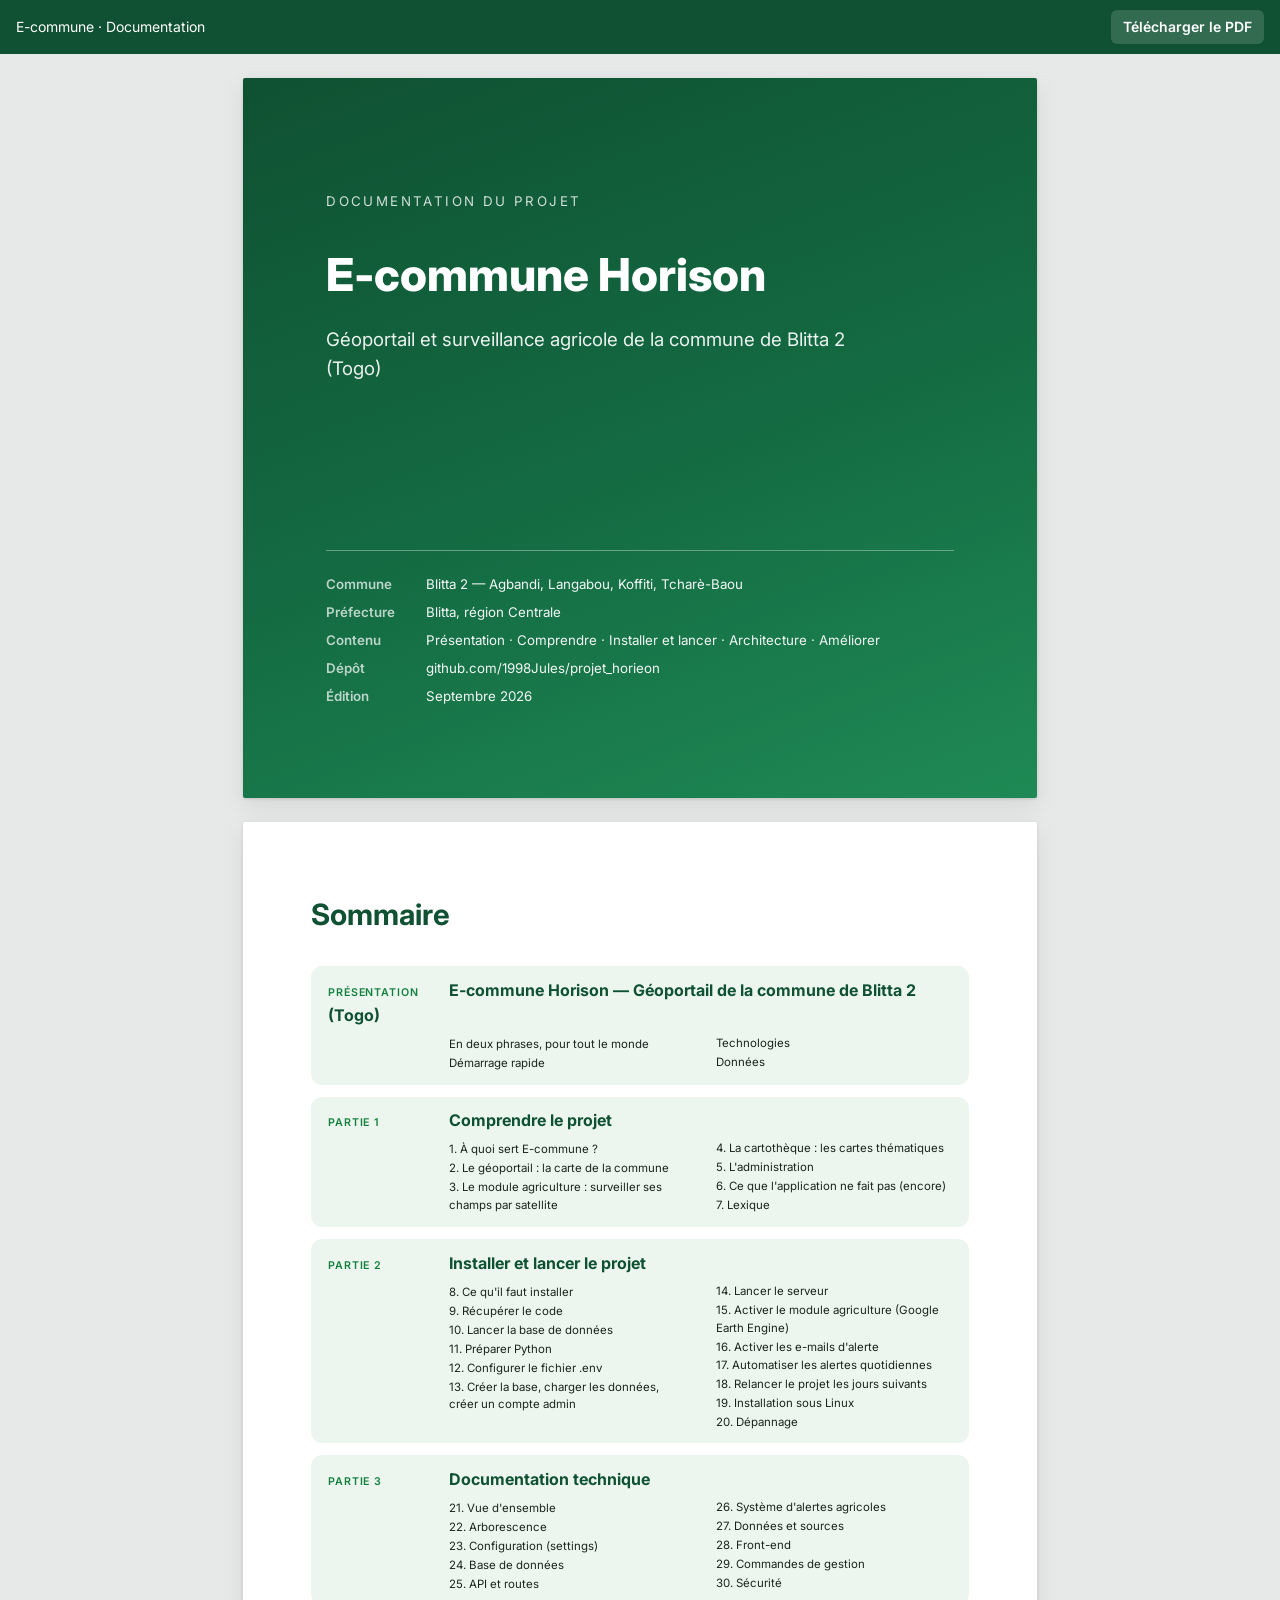
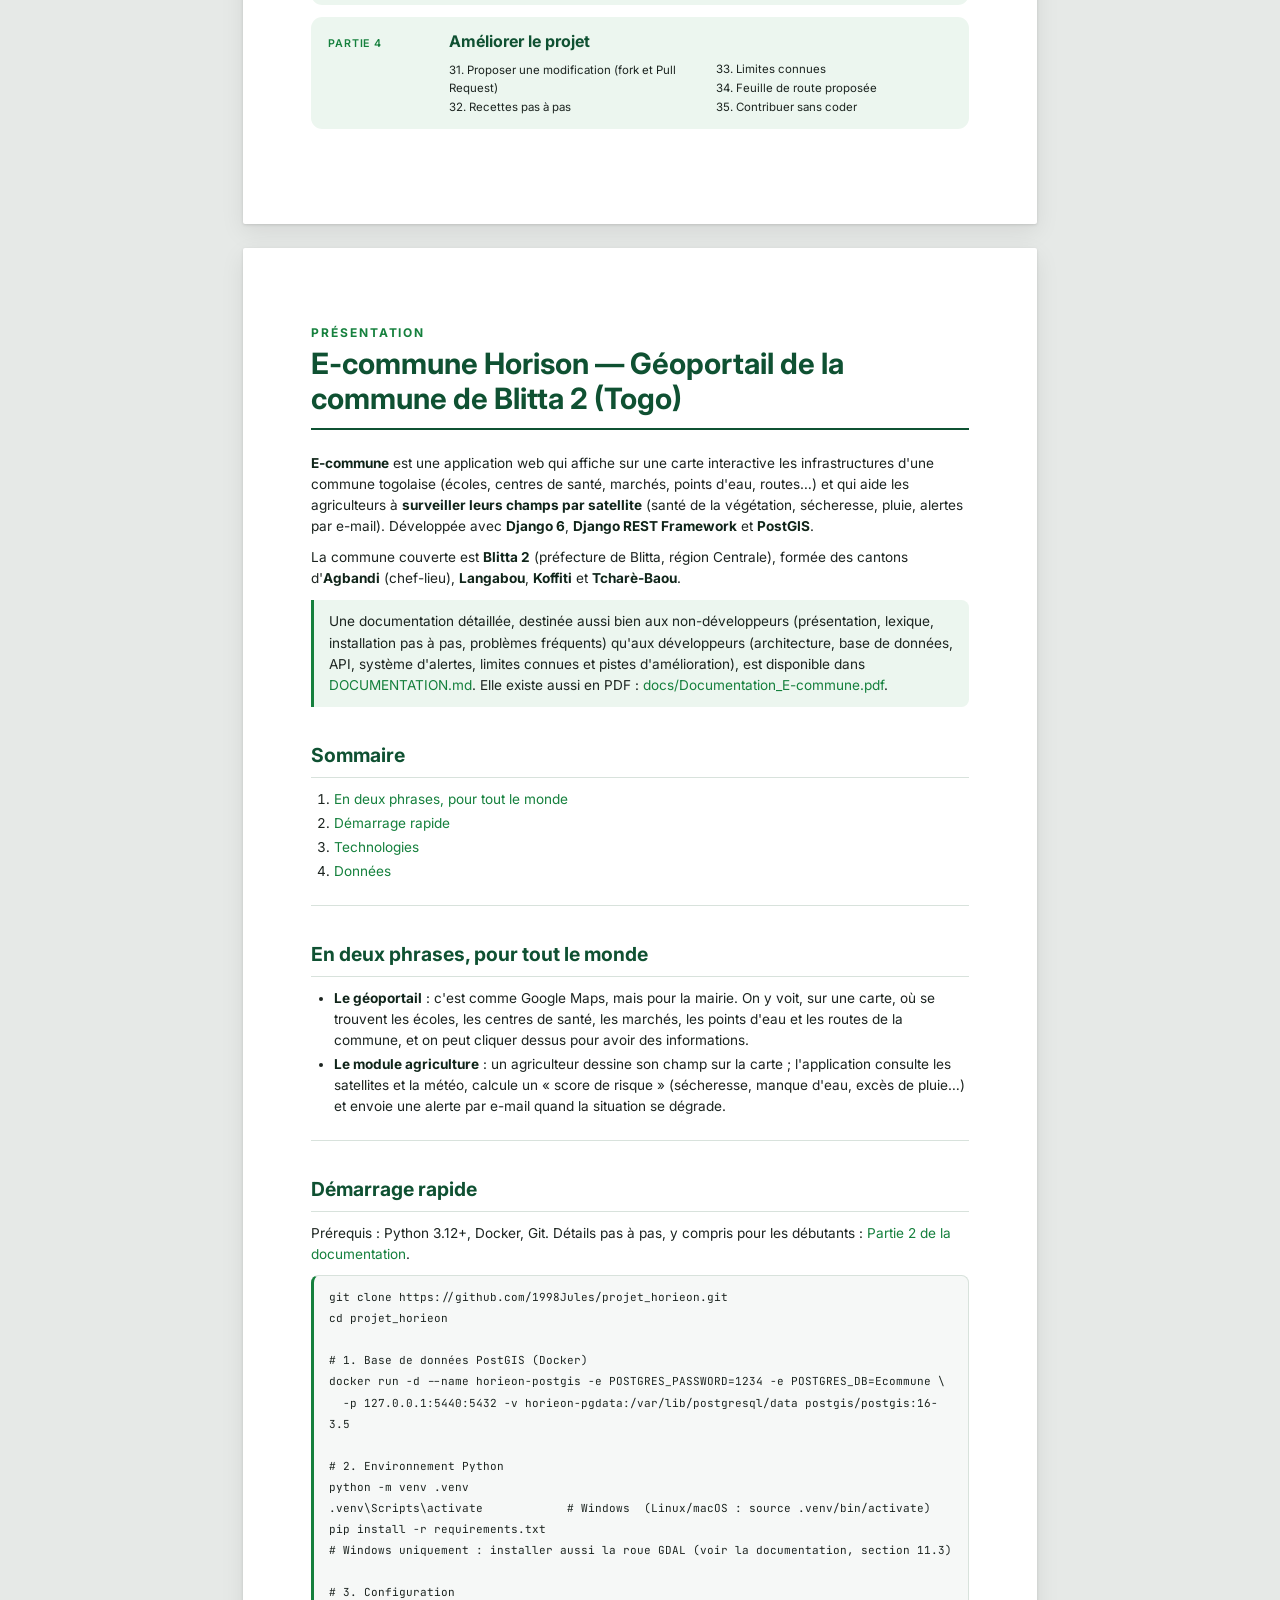
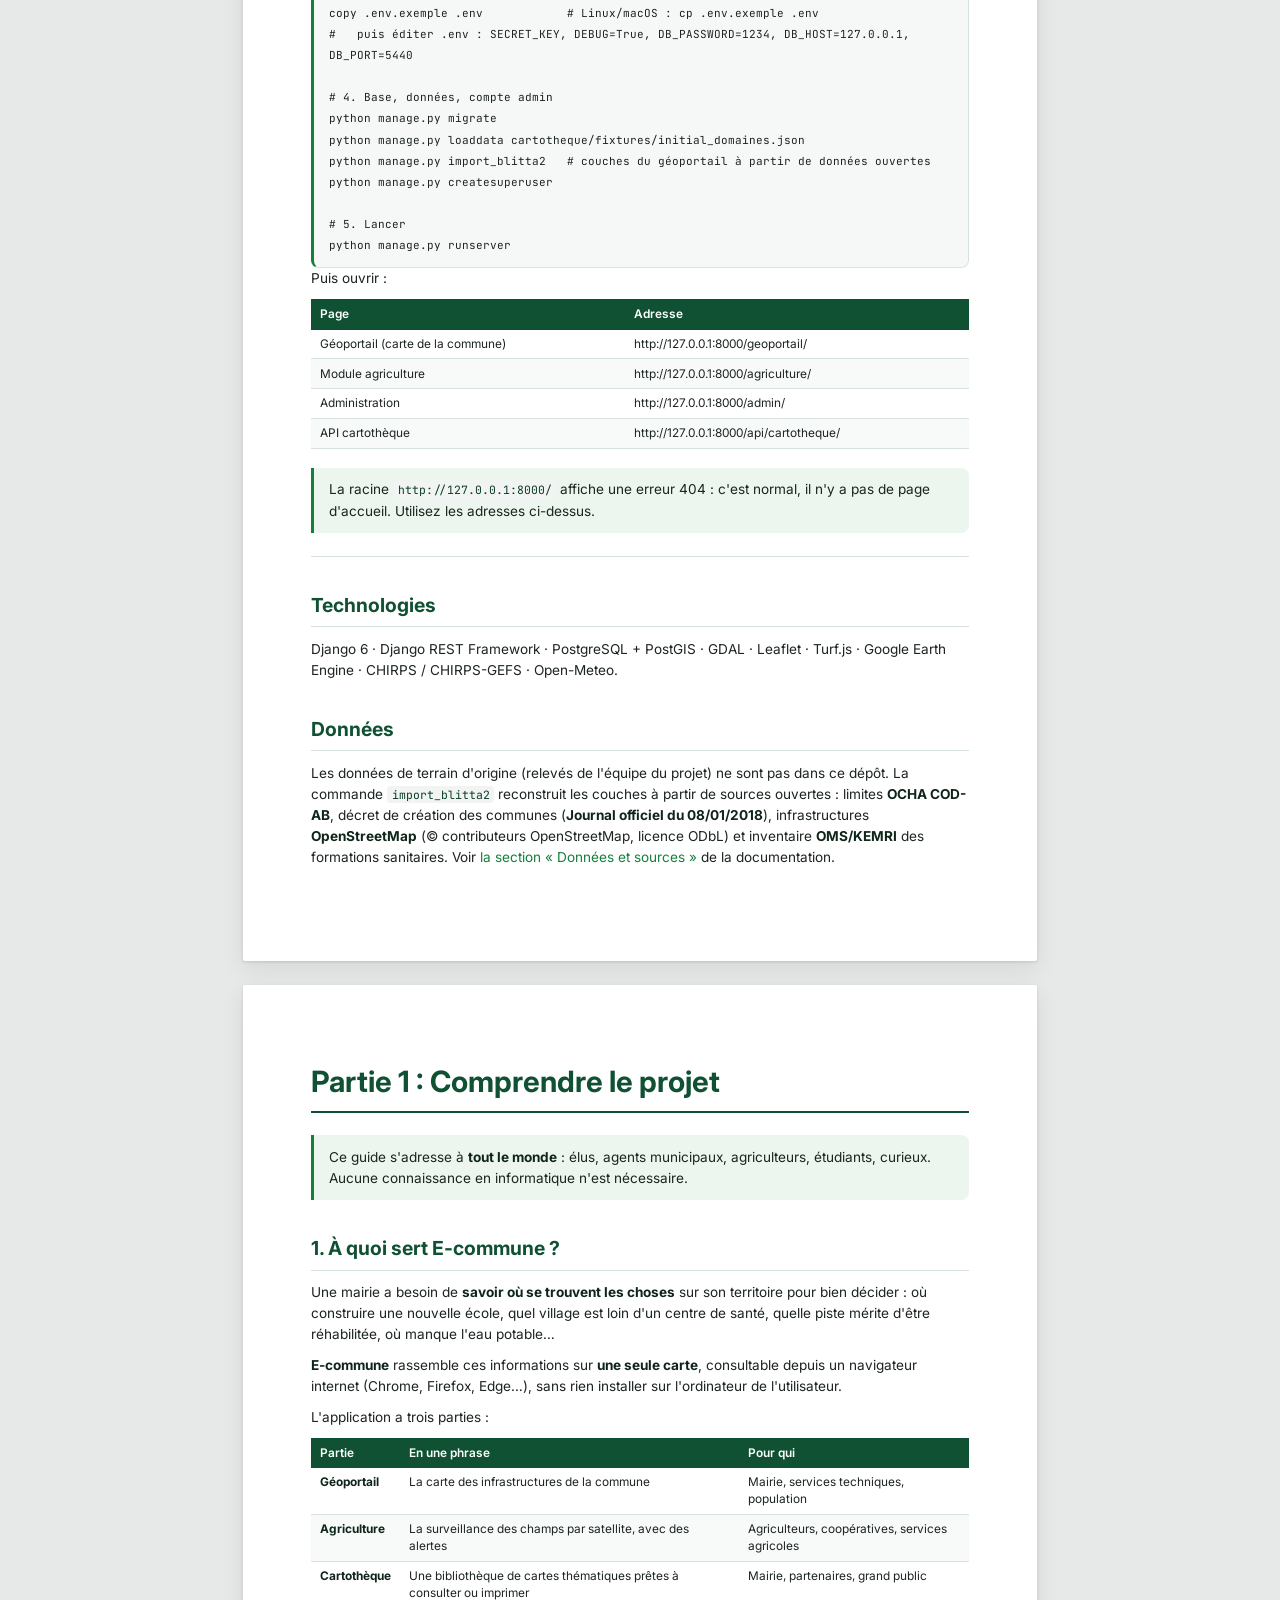
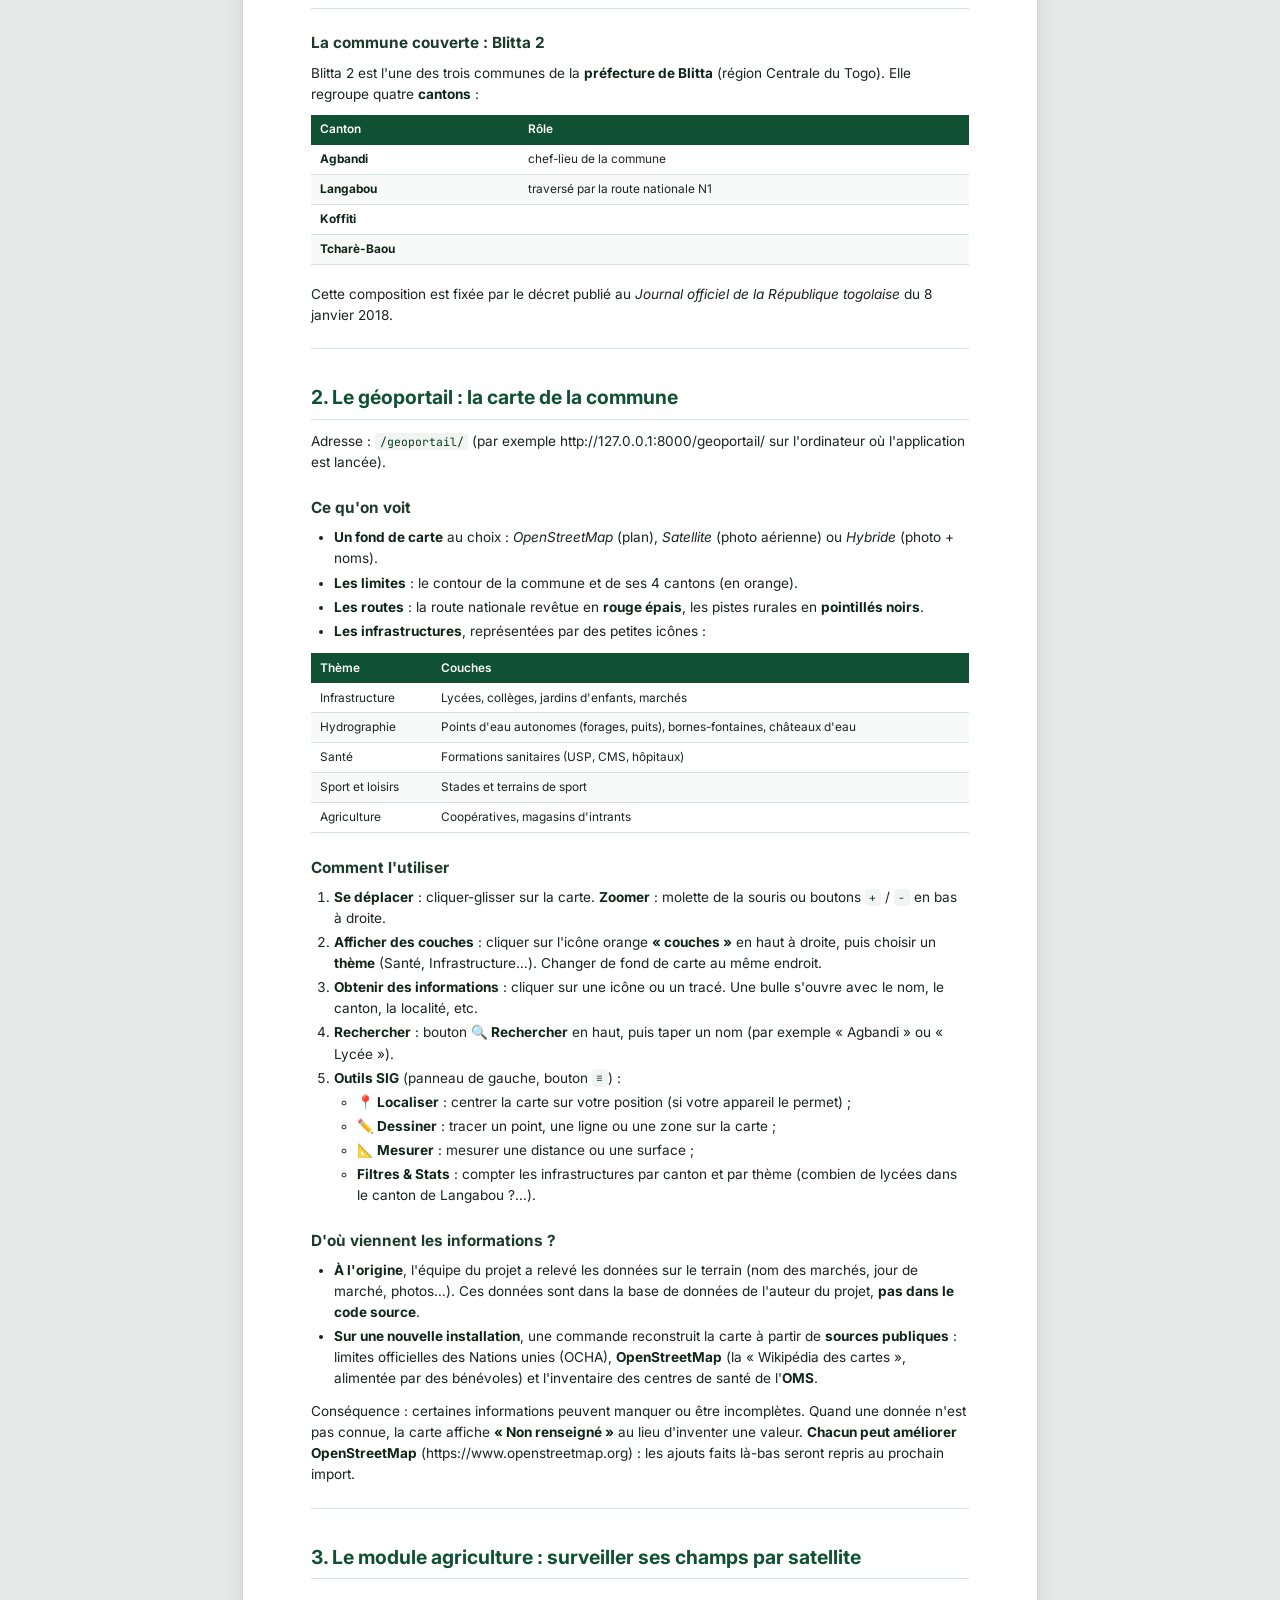
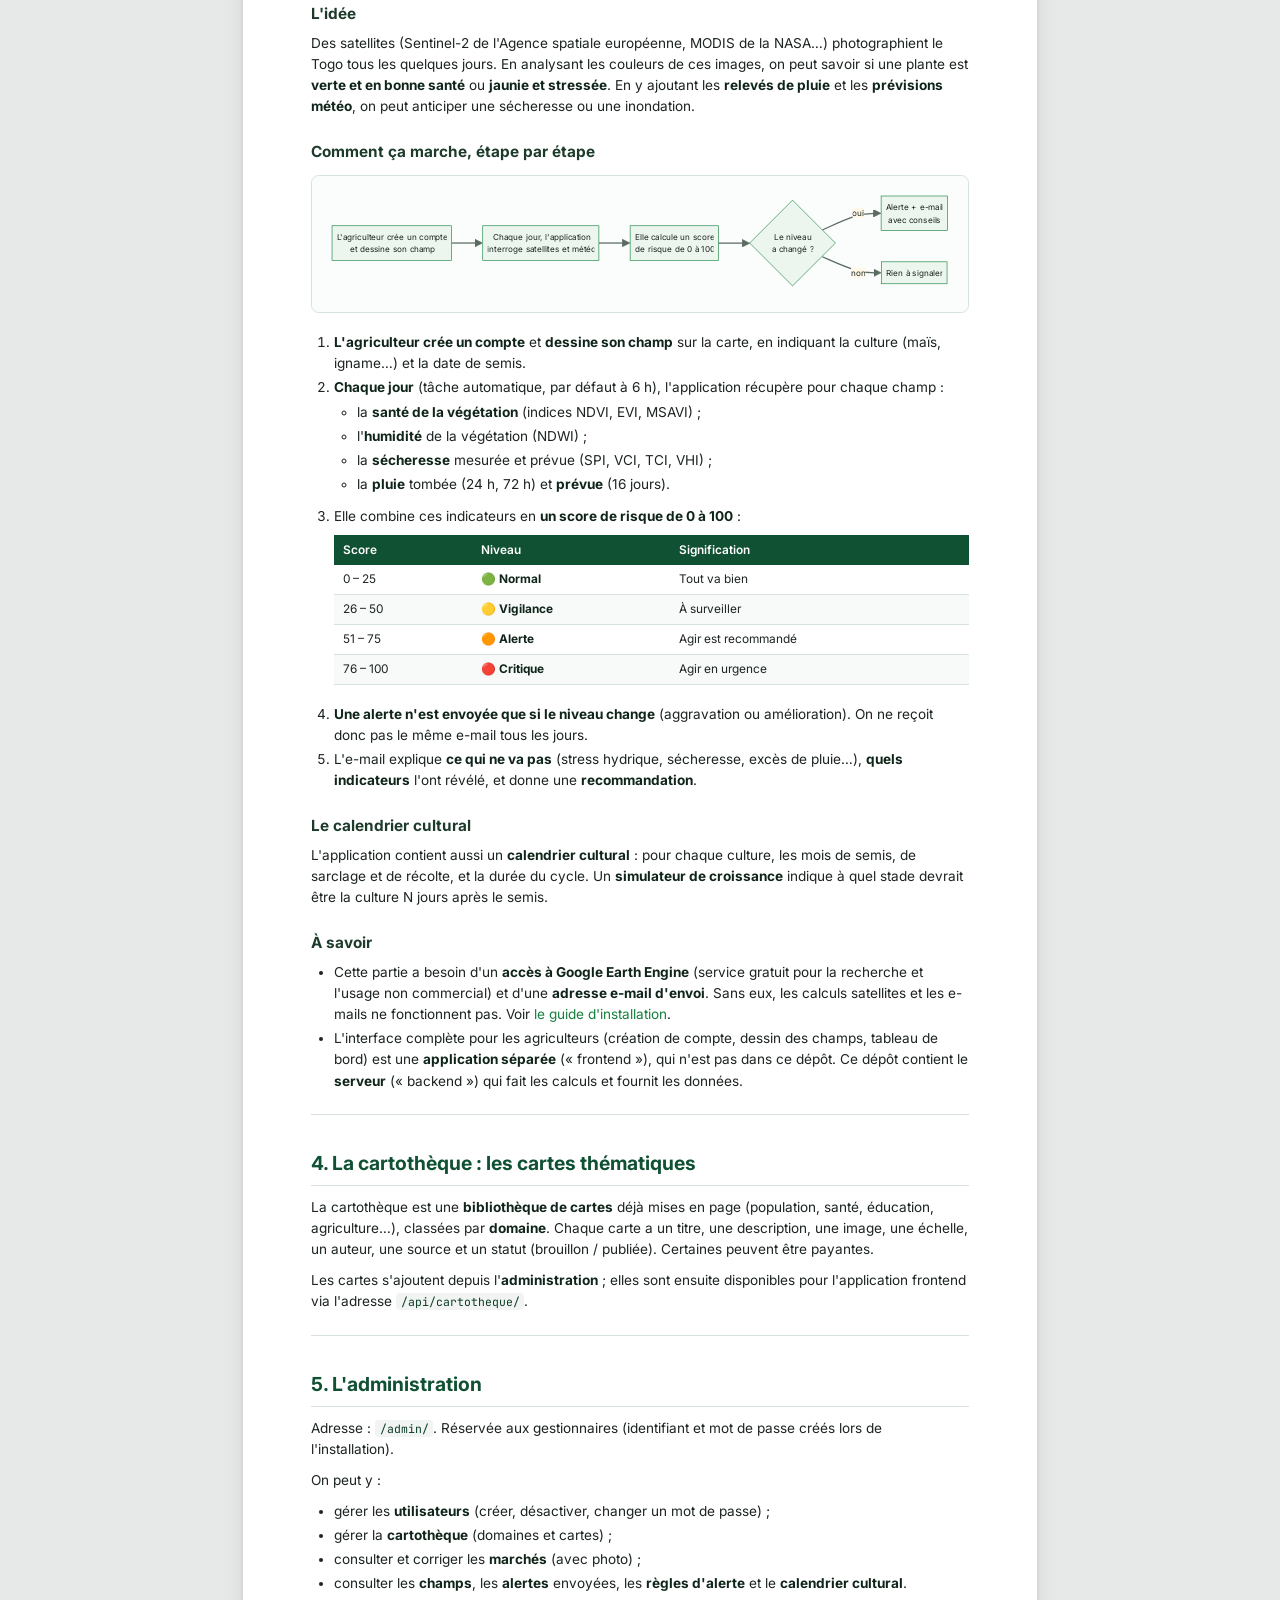
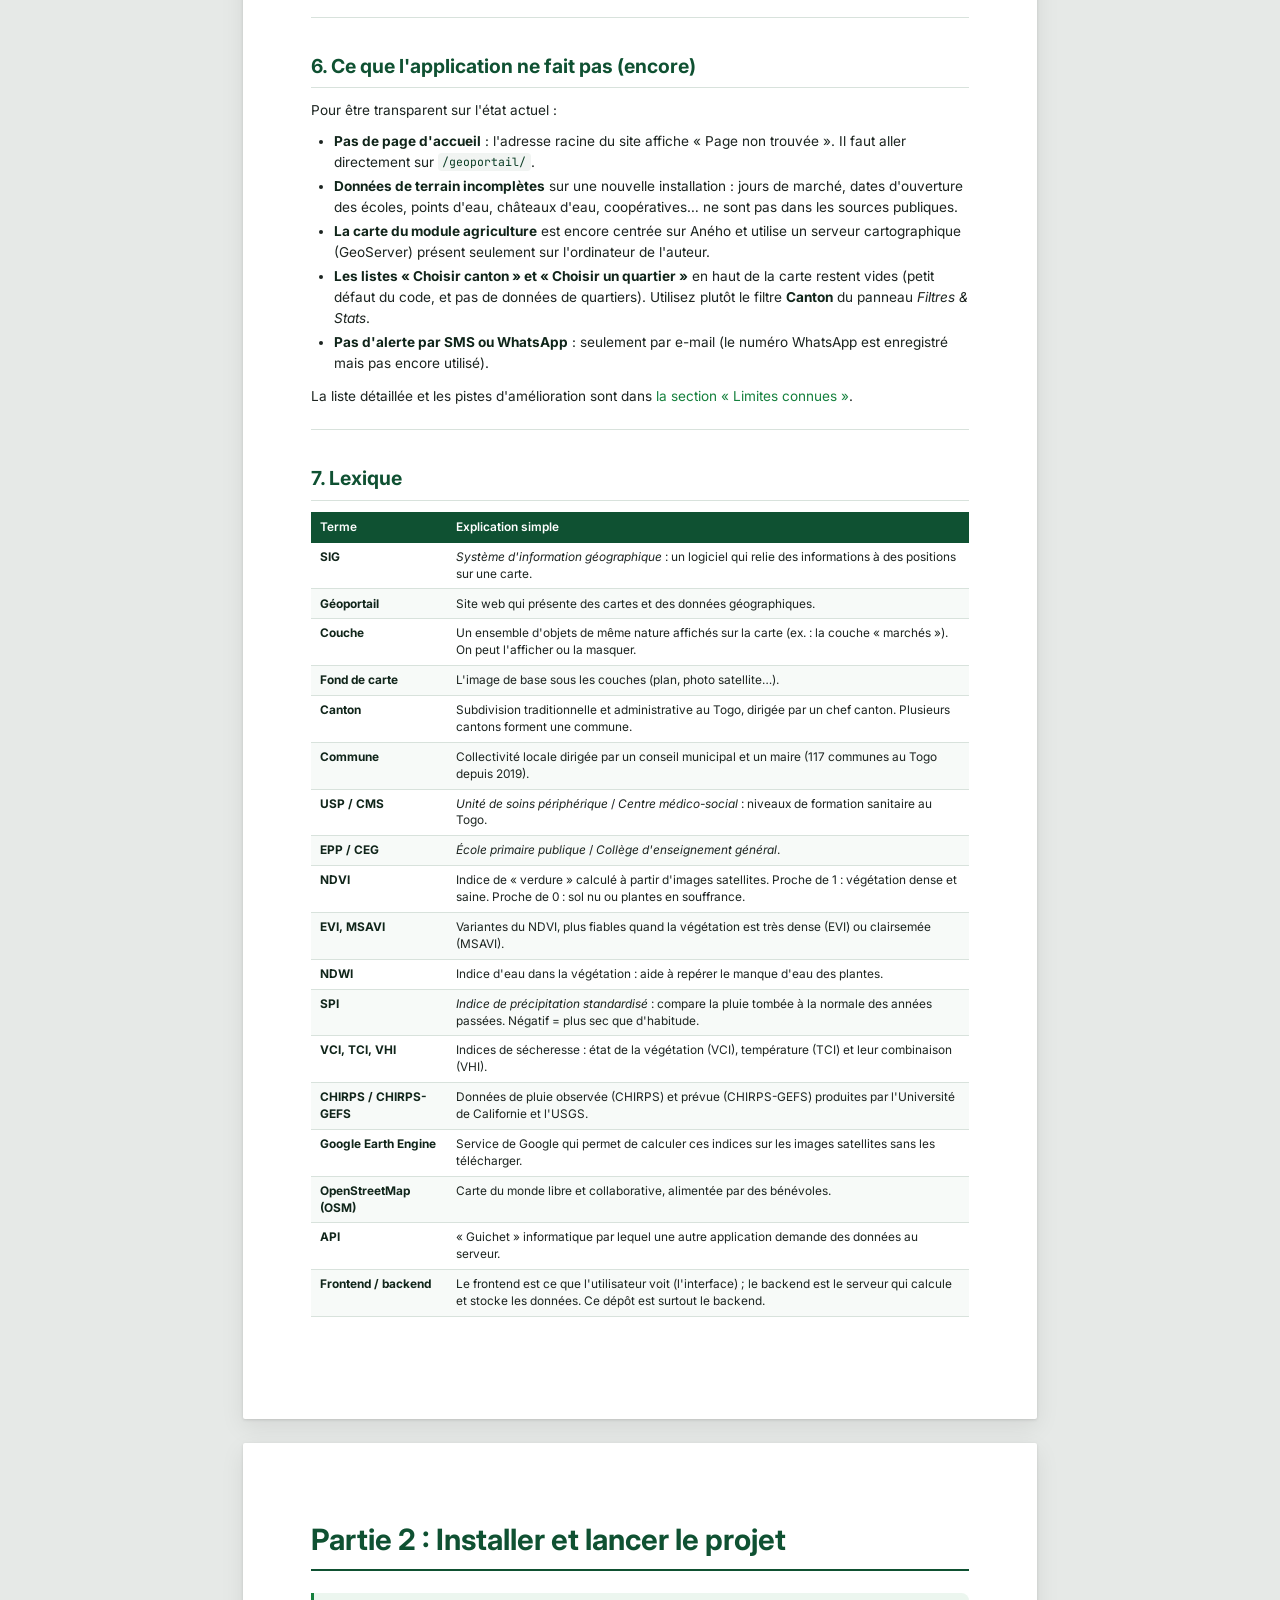
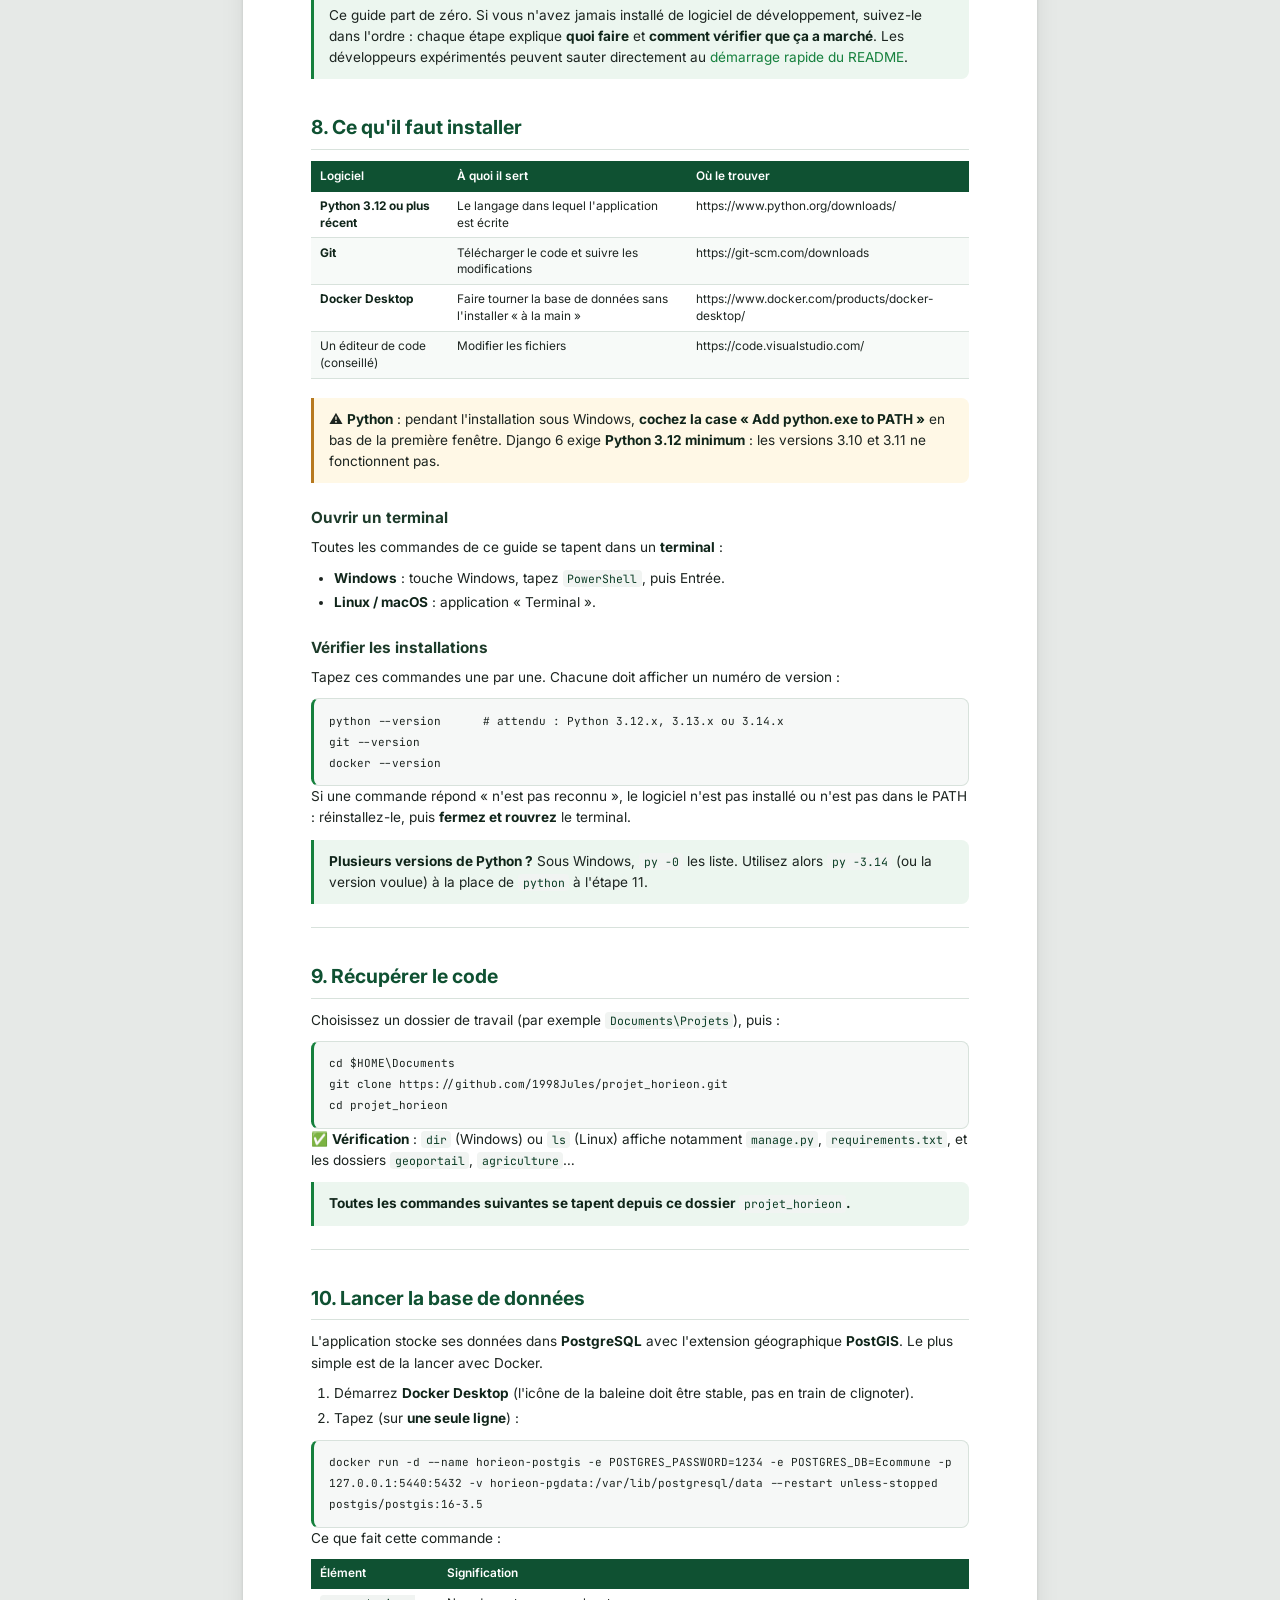
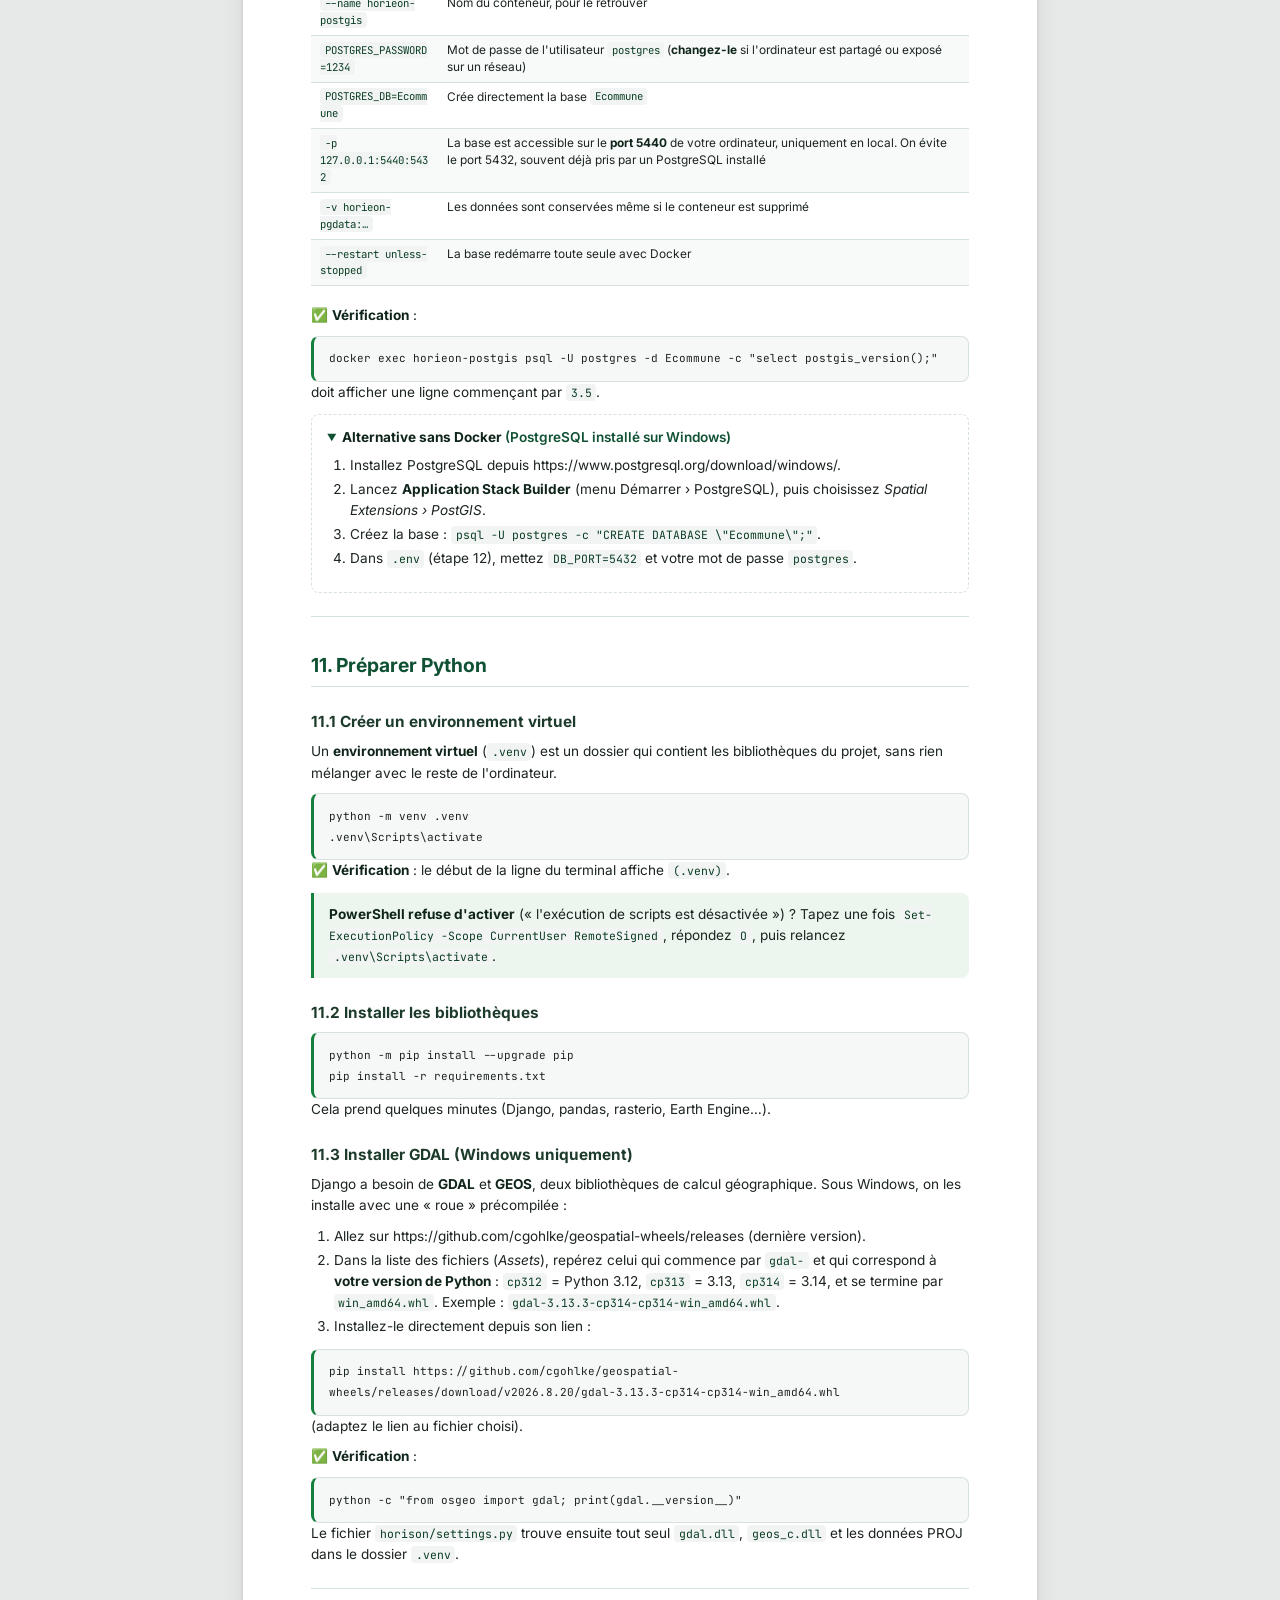
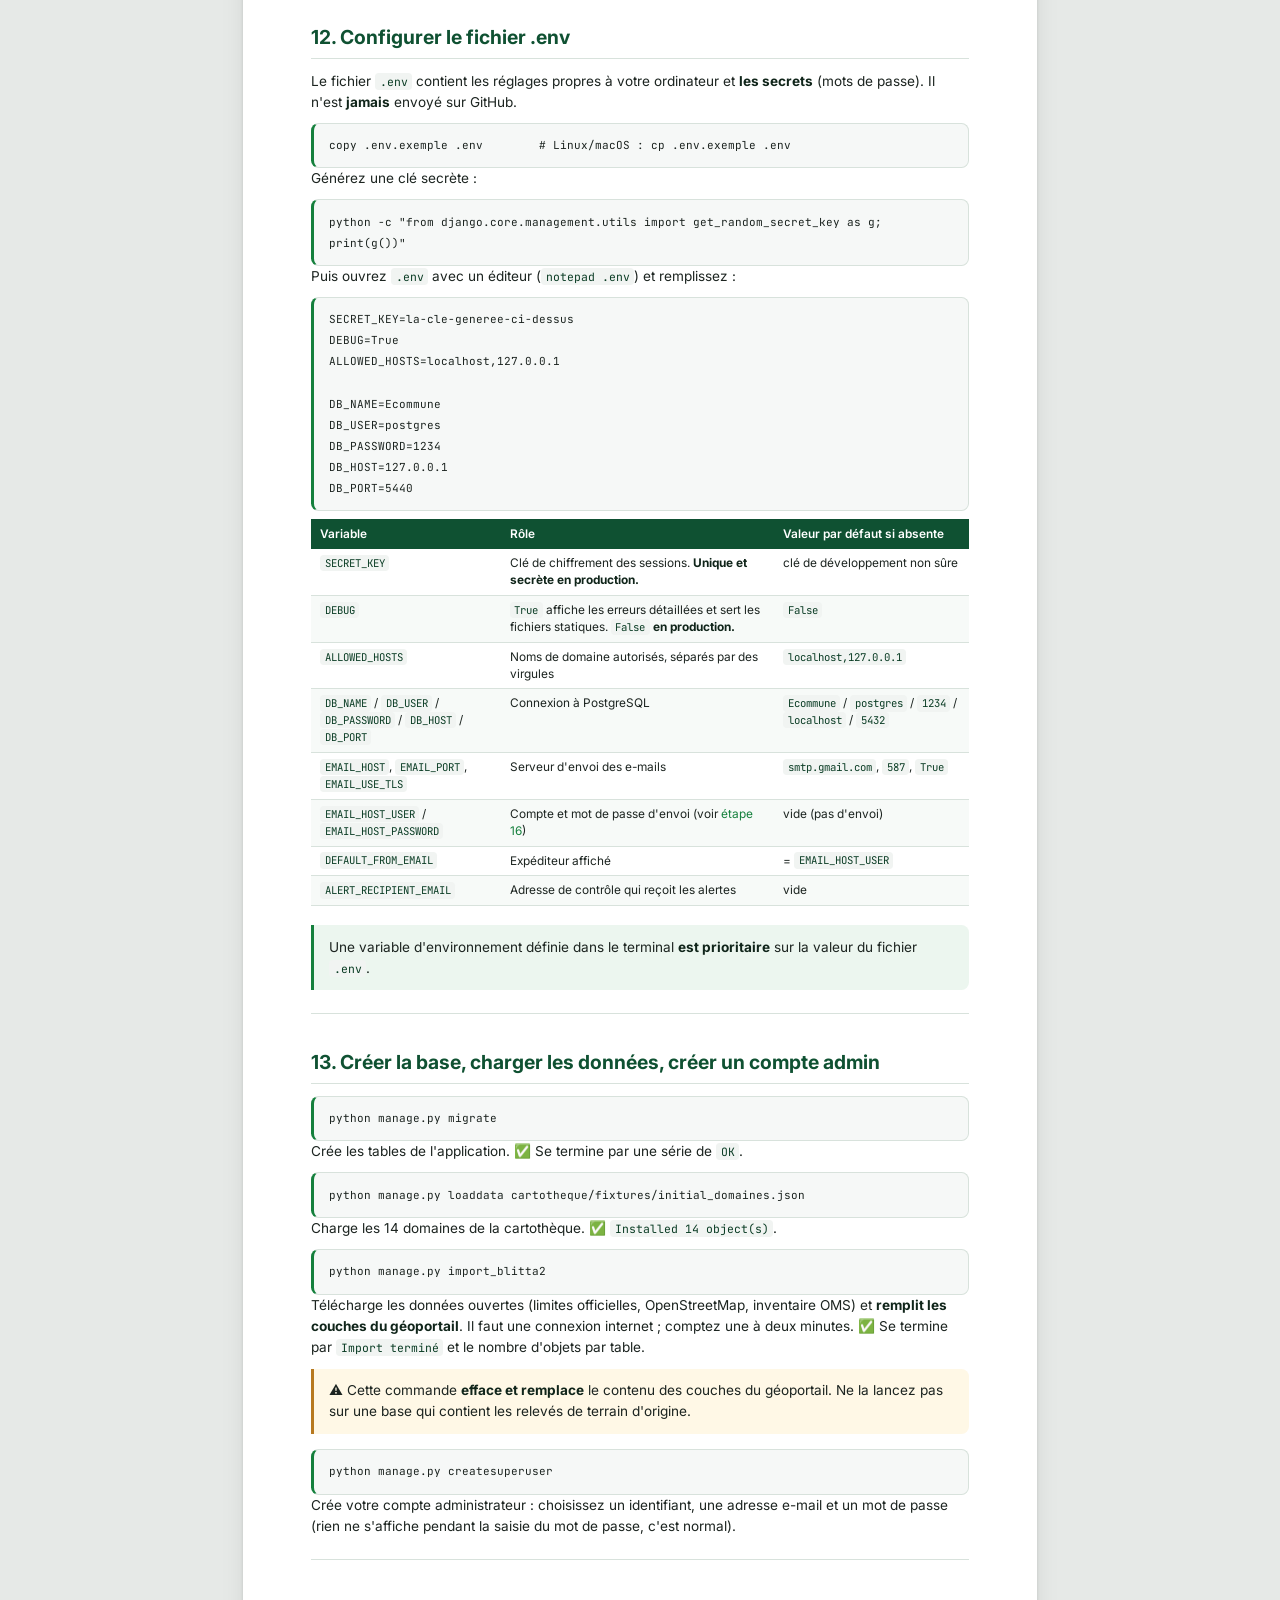
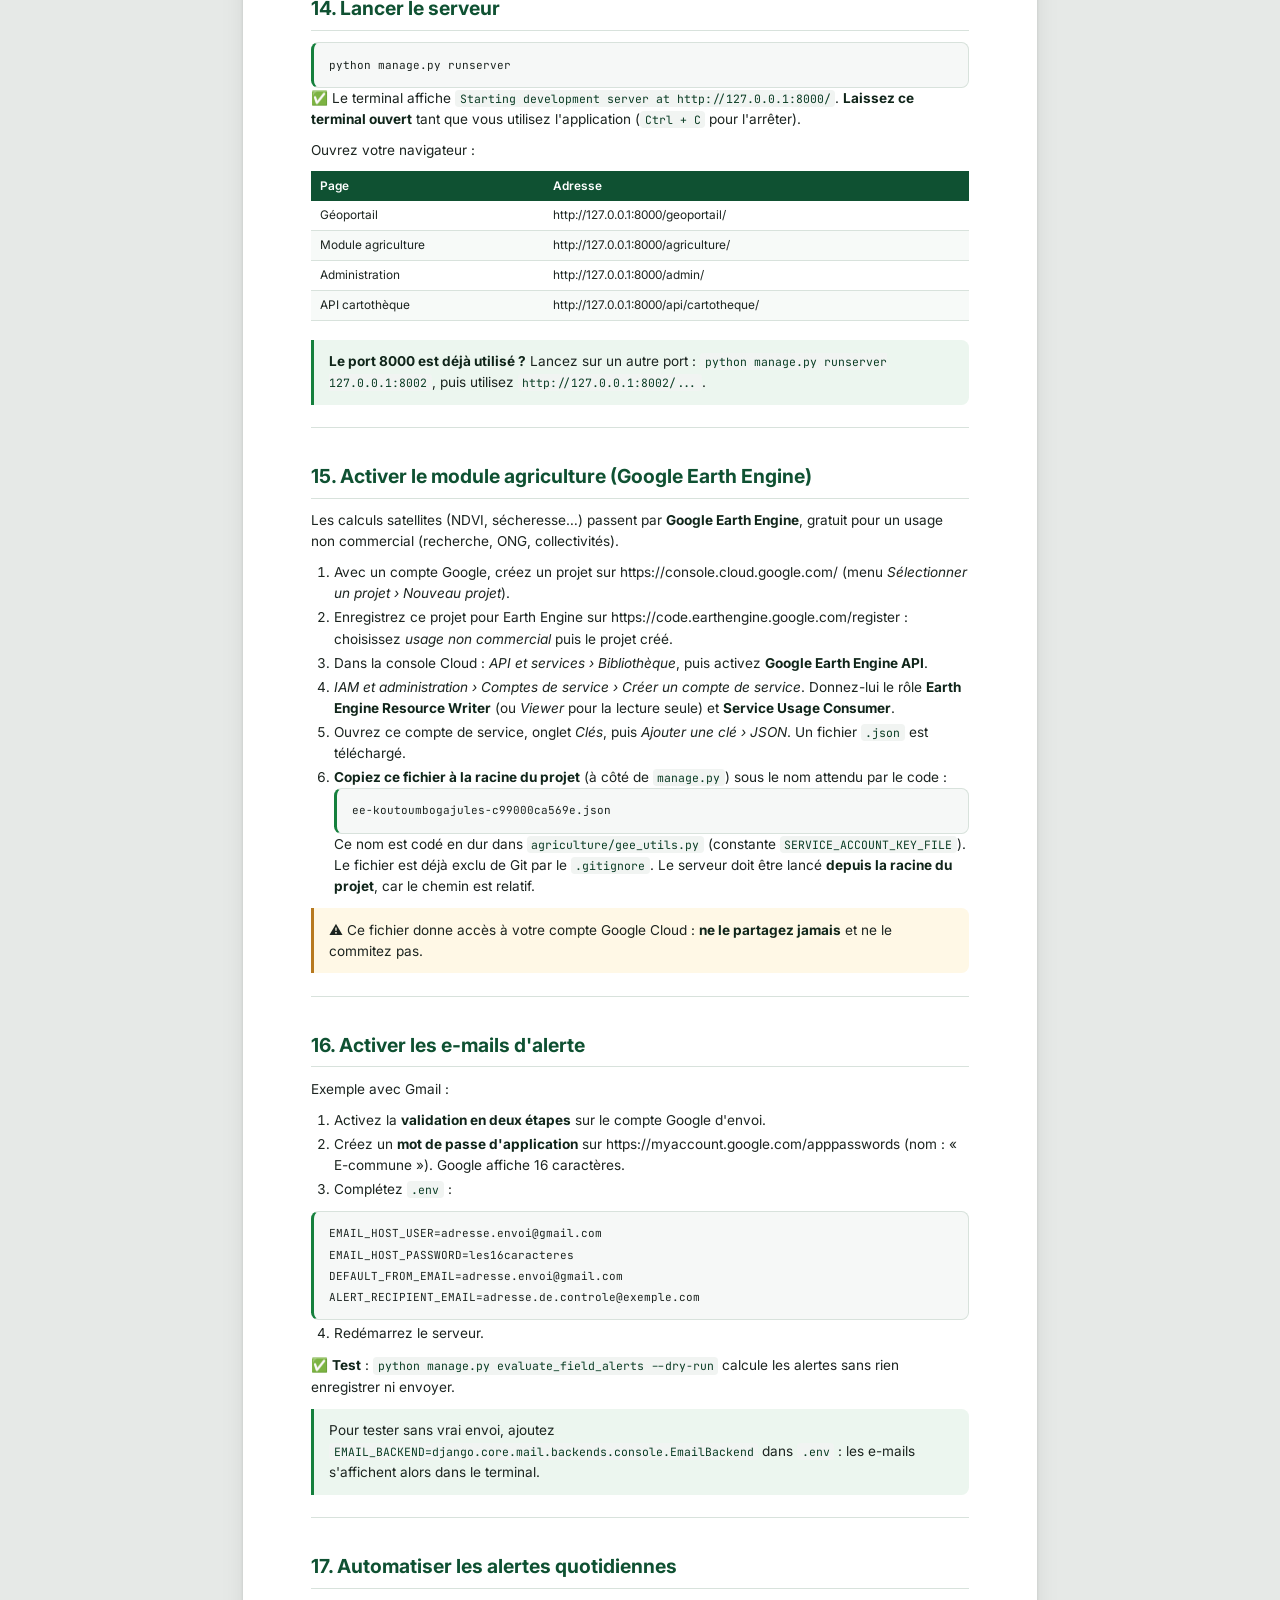
==== commit 79aeec27: "Regroupe la documentation dans un seul DOCUMENTATION.md Même organisation que les autres projets : R" ====
--- a/docs/index.html
+++ b/docs/index.html
@@ -131,22 +131,34 @@
     </div>
   </div>
 </div>
-<div class="toc"><h1>Sommaire</h1><ol><li><a href="#doc0"><span class="toc-label">Présentation</span>E-commune Horison — Géoportail de la commune de Blitta 2 (Togo)</a><ol><li><a href="#doc0-en-deux-phrases-pour-tout-le-monde">En deux phrases, pour tout le monde</a></li><li><a href="#doc0-démarrage-rapide-développeurs">Démarrage rapide (développeurs)</a></li><li><a href="#doc0-documentation">Documentation</a></li><li><a href="#doc0-technologies">Technologies</a></li><li><a href="#doc0-données">Données</a></li></ol></li><li><a href="#doc1"><span class="toc-label">Partie 1</span>1. Comprendre le projet</a><ol><li><a href="#doc1-1-à-quoi-sert-e-commune-">1. À quoi sert E-commune ?</a></li><li><a href="#doc1-2-le-géoportail--la-carte-de-la-commune">2. Le géoportail : la carte de la commune</a></li><li><a href="#doc1-3-le-module-agriculture--surveiller-ses-champs-par-satellite">3. Le module agriculture : surveiller ses champs par satellite</a></li><li><a href="#doc1-4-la-cartothèque--les-cartes-thématiques">4. La cartothèque : les cartes thématiques</a></li><li><a href="#doc1-5-ladministration">5. L'administration</a></li><li><a href="#doc1-6-ce-que-lapplication-ne-fait-pas-encore">6. Ce que l'application ne fait pas (encore)</a></li><li><a href="#doc1-7-lexique">7. Lexique</a></li></ol></li><li><a href="#doc2"><span class="toc-label">Partie 2</span>2. Installer et lancer le projet</a><ol><li><a href="#doc2-1-ce-quil-faut-installer">1. Ce qu'il faut installer</a></li><li><a href="#doc2-2-récupérer-le-code">2. Récupérer le code</a></li><li><a href="#doc2-3-lancer-la-base-de-données">3. Lancer la base de données</a></li><li><a href="#doc2-4-préparer-python">4. Préparer Python</a></li><li><a href="#doc2-5-configurer-le-fichier-env">5. Configurer le fichier .env</a></li><li><a href="#doc2-6-créer-la-base-charger-les-données-créer-un-compte-admin">6. Créer la base, charger les données, créer un compte admin</a></li><li><a href="#doc2-7-lancer-le-serveur">7. Lancer le serveur</a></li><li><a href="#doc2-8-activer-le-module-agriculture-google-earth-engine">8. Activer le module agriculture (Google Earth Engine)</a></li><li><a href="#doc2-9-activer-les-e-mails-dalerte">9. Activer les e-mails d'alerte</a></li><li><a href="#doc2-10-automatiser-les-alertes-quotidiennes">10. Automatiser les alertes quotidiennes</a></li><li><a href="#doc2-11-relancer-le-projet-les-jours-suivants">11. Relancer le projet les jours suivants</a></li><li><a href="#doc2-12-installation-sous-linux">12. Installation sous Linux</a></li><li><a href="#doc2-13-dépannage">13. Dépannage</a></li></ol></li><li><a href="#doc3"><span class="toc-label">Partie 3</span>3. Architecture technique</a><ol><li><a href="#doc3-1-vue-densemble">1. Vue d'ensemble</a></li><li><a href="#doc3-2-arborescence">2. Arborescence</a></li><li><a href="#doc3-3-configuration-settings">3. Configuration (settings)</a></li><li><a href="#doc3-4-base-de-données">4. Base de données</a></li><li><a href="#doc3-5-api-et-routes">5. API et routes</a></li><li><a href="#doc3-6-système-dalertes-agricoles">6. Système d'alertes agricoles</a></li><li><a href="#doc3-7-données-et-sources">7. Données et sources</a></li><li><a href="#doc3-8-front-end">8. Front-end</a></li><li><a href="#doc3-9-commandes-de-gestion">9. Commandes de gestion</a></li><li><a href="#doc3-10-sécurité">10. Sécurité</a></li></ol></li><li><a href="#doc4"><span class="toc-label">Partie 4</span>4. Améliorer le projet</a><ol><li><a href="#doc4-1-proposer-une-modification-fork-et-pull-request">1. Proposer une modification (fork et Pull Request)</a></li><li><a href="#doc4-2-recettes-pas-à-pas">2. Recettes pas à pas</a></li><li><a href="#doc4-3-limites-connues">3. Limites connues</a></li><li><a href="#doc4-4-feuille-de-route-proposée">4. Feuille de route proposée</a></li><li><a href="#doc4-5-contribuer-sans-coder">5. Contribuer sans coder</a></li></ol></li></ol></div>
+<div class="toc"><h1>Sommaire</h1><ol><li><a href="#doc0-e-commune-horison--géoportail-de-la-commune-de-blitta-2-togo"><span class="toc-label">Présentation</span>E-commune Horison — Géoportail de la commune de Blitta 2 (Togo)</a><ol><li><a href="#doc0-en-deux-phrases-pour-tout-le-monde">En deux phrases, pour tout le monde</a></li><li><a href="#doc0-démarrage-rapide">Démarrage rapide</a></li><li><a href="#doc0-technologies">Technologies</a></li><li><a href="#doc0-données">Données</a></li></ol></li><li><a href="#doc1-partie-1--comprendre-le-projet"><span class="toc-label">Partie 1</span>Comprendre le projet</a><ol><li><a href="#doc1-1-à-quoi-sert-e-commune-">1. À quoi sert E-commune ?</a></li><li><a href="#doc1-2-le-géoportail--la-carte-de-la-commune">2. Le géoportail : la carte de la commune</a></li><li><a href="#doc1-3-le-module-agriculture--surveiller-ses-champs-par-satellite">3. Le module agriculture : surveiller ses champs par satellite</a></li><li><a href="#doc1-4-la-cartothèque--les-cartes-thématiques">4. La cartothèque : les cartes thématiques</a></li><li><a href="#doc1-5-ladministration">5. L'administration</a></li><li><a href="#doc1-6-ce-que-lapplication-ne-fait-pas-encore">6. Ce que l'application ne fait pas (encore)</a></li><li><a href="#doc1-7-lexique">7. Lexique</a></li></ol></li><li><a href="#doc1-partie-2--installer-et-lancer-le-projet"><span class="toc-label">Partie 2</span>Installer et lancer le projet</a><ol><li><a href="#doc1-8-ce-quil-faut-installer">8. Ce qu'il faut installer</a></li><li><a href="#doc1-9-récupérer-le-code">9. Récupérer le code</a></li><li><a href="#doc1-10-lancer-la-base-de-données">10. Lancer la base de données</a></li><li><a href="#doc1-11-préparer-python">11. Préparer Python</a></li><li><a href="#doc1-12-configurer-le-fichier-env">12. Configurer le fichier .env</a></li><li><a href="#doc1-13-créer-la-base-charger-les-données-créer-un-compte-admin">13. Créer la base, charger les données, créer un compte admin</a></li><li><a href="#doc1-14-lancer-le-serveur">14. Lancer le serveur</a></li><li><a href="#doc1-15-activer-le-module-agriculture-google-earth-engine">15. Activer le module agriculture (Google Earth Engine)</a></li><li><a href="#doc1-16-activer-les-e-mails-dalerte">16. Activer les e-mails d'alerte</a></li><li><a href="#doc1-17-automatiser-les-alertes-quotidiennes">17. Automatiser les alertes quotidiennes</a></li><li><a href="#doc1-18-relancer-le-projet-les-jours-suivants">18. Relancer le projet les jours suivants</a></li><li><a href="#doc1-19-installation-sous-linux">19. Installation sous Linux</a></li><li><a href="#doc1-20-dépannage">20. Dépannage</a></li></ol></li><li><a href="#doc1-partie-3--documentation-technique"><span class="toc-label">Partie 3</span>Documentation technique</a><ol><li><a href="#doc1-21-vue-densemble">21. Vue d'ensemble</a></li><li><a href="#doc1-22-arborescence">22. Arborescence</a></li><li><a href="#doc1-23-configuration-settings">23. Configuration (settings)</a></li><li><a href="#doc1-24-base-de-données">24. Base de données</a></li><li><a href="#doc1-25-api-et-routes">25. API et routes</a></li><li><a href="#doc1-26-système-dalertes-agricoles">26. Système d'alertes agricoles</a></li><li><a href="#doc1-27-données-et-sources">27. Données et sources</a></li><li><a href="#doc1-28-front-end">28. Front-end</a></li><li><a href="#doc1-29-commandes-de-gestion">29. Commandes de gestion</a></li><li><a href="#doc1-30-sécurité">30. Sécurité</a></li></ol></li><li><a href="#doc1-partie-4--améliorer-le-projet"><span class="toc-label">Partie 4</span>Améliorer le projet</a><ol><li><a href="#doc1-31-proposer-une-modification-fork-et-pull-request">31. Proposer une modification (fork et Pull Request)</a></li><li><a href="#doc1-32-recettes-pas-à-pas">32. Recettes pas à pas</a></li><li><a href="#doc1-33-limites-connues">33. Limites connues</a></li><li><a href="#doc1-34-feuille-de-route-proposée">34. Feuille de route proposée</a></li><li><a href="#doc1-35-contribuer-sans-coder">35. Contribuer sans coder</a></li></ol></li></ol></div>
 
 <section class="chapter" id="doc0">
   <div class="chapter-label">Présentation</div>
   <h1 id="doc0-e-commune-horison--géoportail-de-la-commune-de-blitta-2-togo">E-commune Horison — Géoportail de la commune de Blitta 2 (Togo)</h1>
-<blockquote>
-<p>📄 <strong>Lire la documentation complète en PDF (43 pages, mise en page) :
-<a href="docs/Documentation_E-commune.pdf">docs/Documentation_E-commune.pdf</a></strong></p>
-</blockquote>
 <p><strong>E-commune</strong> est une application web qui affiche sur une carte interactive les
 infrastructures d'une commune togolaise (écoles, centres de santé, marchés,
 points d'eau, routes…) et qui aide les agriculteurs à <strong>surveiller leurs champs
-par satellite</strong> (santé de la végétation, sécheresse, pluie, alertes par e-mail).</p>
+par satellite</strong> (santé de la végétation, sécheresse, pluie, alertes par e-mail).
+Développée avec <strong>Django 6</strong>, <strong>Django REST Framework</strong> et <strong>PostGIS</strong>.</p>
 <p>La commune couverte est <strong>Blitta 2</strong> (préfecture de Blitta, région Centrale),
 formée des cantons d'<strong>Agbandi</strong> (chef-lieu), <strong>Langabou</strong>, <strong>Koffiti</strong> et
 <strong>Tcharè-Baou</strong>.</p>
+<blockquote>
+<p>Une documentation détaillée, destinée aussi bien aux non-développeurs
+(présentation, lexique, installation pas à pas, problèmes fréquents) qu'aux
+développeurs (architecture, base de données, API, système d'alertes, limites
+connues et pistes d'amélioration), est disponible dans
+<a href="#doc1">DOCUMENTATION.md</a>. Elle existe aussi en PDF :
+<a href="docs/Documentation_E-commune.pdf">docs/Documentation_E-commune.pdf</a>.</p>
+</blockquote>
+<h2 id="doc0-sommaire">Sommaire</h2>
+<ol>
+<li><a href="#doc0-en-deux-phrases-pour-tout-le-monde">En deux phrases, pour tout le monde</a></li>
+<li><a href="#doc0-démarrage-rapide">Démarrage rapide</a></li>
+<li><a href="#doc0-technologies">Technologies</a></li>
+<li><a href="#doc0-données">Données</a></li>
+</ol>
 <hr>
 <h2 id="doc0-en-deux-phrases-pour-tout-le-monde">En deux phrases, pour tout le monde</h2>
 <ul>
@@ -160,9 +172,9 @@
   e-mail quand la situation se dégrade.</li>
 </ul>
 <hr>
-<h2 id="doc0-démarrage-rapide-développeurs">Démarrage rapide (développeurs)</h2>
+<h2 id="doc0-démarrage-rapide">Démarrage rapide</h2>
 <p>Prérequis : Python 3.12+, Docker, Git. Détails pas à pas, y compris pour les
-débutants : <a href="#doc2">docs/2-INSTALLER-ET-LANCER.md</a>.</p>
+débutants : <a href="#doc1-partie-2--installer-et-lancer-le-projet">Partie 2 de la documentation</a>.</p>
 <pre class="highlight"><code class="language-bash">git clone https://github.com/1998Jules/projet_horieon.git
 cd projet_horieon
 
@@ -174,7 +186,7 @@
 python -m venv .venv
 .venv\Scripts\activate            # Windows  (Linux/macOS : source .venv/bin/activate)
 pip install -r requirements.txt
-# Windows uniquement : installer aussi la roue GDAL (voir le guide d'installation)
+# Windows uniquement : installer aussi la roue GDAL (voir la documentation, section 11.3)
 
 # 3. Configuration
 copy .env.exemple .env            # Linux/macOS : cp .env.exemple .env
@@ -220,42 +232,6 @@
 n'y a pas de page d'accueil. Utilisez les adresses ci-dessus.</p>
 </blockquote>
 <hr>
-<h2 id="doc0-documentation">Documentation</h2>
-<p>📄 <strong>Version PDF prête à lire ou à imprimer</strong> :
-<a href="docs/Documentation_E-commune.pdf">docs/Documentation_E-commune.pdf</a>
-(regénérée par <code>python docs/generer_pdf.py</code>).</p>
-<table>
-<thead>
-<tr>
-<th>Guide</th>
-<th>Pour qui</th>
-<th>Contenu</th>
-</tr>
-</thead>
-<tbody>
-<tr>
-<td><a href="#doc1">1. Comprendre le projet</a></td>
-<td>Tout le monde</td>
-<td>À quoi sert l'application, comment l'utiliser, lexique (NDVI, SPI, SIG…)</td>
-</tr>
-<tr>
-<td><a href="#doc2">2. Installer et lancer</a></td>
-<td>Débutants et développeurs</td>
-<td>Installation pas à pas sous Windows et Linux, dépannage</td>
-</tr>
-<tr>
-<td><a href="#doc3">3. Architecture technique</a></td>
-<td>Développeurs</td>
-<td>Structure du code, base de données, API, système d'alertes, configuration</td>
-</tr>
-<tr>
-<td><a href="#doc4">4. Améliorer le projet</a></td>
-<td>Contributeurs</td>
-<td>Proposer une modification, ajouter une couche, limites connues, feuille de route</td>
-</tr>
-</tbody>
-</table>
-<hr>
 <h2 id="doc0-technologies">Technologies</h2>
 <p>Django 6 · Django REST Framework · PostgreSQL + PostGIS · GDAL · Leaflet ·
 Turf.js · Google Earth Engine · CHIRPS / CHIRPS-GEFS · Open-Meteo.</p>
@@ -265,27 +241,17 @@
 sources ouvertes : limites <strong>OCHA COD-AB</strong>, décret de création des communes
 (<strong>Journal officiel du 08/01/2018</strong>), infrastructures <strong>OpenStreetMap</strong>
 (© contributeurs OpenStreetMap, licence ODbL) et inventaire <strong>OMS/KEMRI</strong> des
-formations sanitaires. Voir <a href="#doc3-7-données-et-sources">docs/3-ARCHITECTURE.md</a>.</p>
+formations sanitaires. Voir <a href="#doc1-27-données-et-sources">la section « Données et sources »</a>
+de la documentation.</p>
 </section>
 <section class="chapter" id="doc1">
-  <div class="chapter-label">Partie 1</div>
-  <h1 id="doc1-1-comprendre-le-projet">1. Comprendre le projet</h1>
+  
+  <h1 id="doc1-partie-1--comprendre-le-projet">Partie 1 : Comprendre le projet</h1>
 <blockquote>
 <p>Ce guide s'adresse à <strong>tout le monde</strong> : élus, agents municipaux,
 agriculteurs, étudiants, curieux. Aucune connaissance en informatique n'est
 nécessaire.</p>
 </blockquote>
-<h2 id="doc1-sommaire">Sommaire</h2>
-<ol>
-<li><a href="#doc1-1-à-quoi-sert-e-commune-">À quoi sert E-commune ?</a></li>
-<li><a href="#doc1-2-le-géoportail--la-carte-de-la-commune">Le géoportail : la carte de la commune</a></li>
-<li><a href="#doc1-3-le-module-agriculture--surveiller-ses-champs-par-satellite">Le module agriculture : surveiller ses champs par satellite</a></li>
-<li><a href="#doc1-4-la-cartothèque--les-cartes-thématiques">La cartothèque : les cartes thématiques</a></li>
-<li><a href="#doc1-5-ladministration">L'administration</a></li>
-<li><a href="#doc1-6-ce-que-lapplication-ne-fait-pas-encore">Ce que l'application ne fait pas (encore)</a></li>
-<li><a href="#doc1-7-lexique">Lexique</a></li>
-</ol>
-<hr>
 <h2 id="doc1-1-à-quoi-sert-e-commune-">1. À quoi sert E-commune ?</h2>
 <p>Une mairie a besoin de <strong>savoir où se trouvent les choses</strong> sur son territoire
 pour bien décider : où construire une nouvelle école, quel village est loin
@@ -504,7 +470,7 @@
 <li>Cette partie a besoin d'un <strong>accès à Google Earth Engine</strong> (service gratuit
   pour la recherche et l'usage non commercial) et d'une <strong>adresse e-mail
   d'envoi</strong>. Sans eux, les calculs satellites et les e-mails ne fonctionnent
-  pas. Voir <a href="#doc2-8-activer-le-module-agriculture-google-earth-engine">le guide d'installation</a>.</li>
+  pas. Voir <a href="#doc1-15-activer-le-module-agriculture-google-earth-engine">le guide d'installation</a>.</li>
 <li>L'interface complète pour les agriculteurs (création de compte, dessin des
   champs, tableau de bord) est une <strong>application séparée</strong> (« frontend »), qui
   n'est pas dans ce dépôt. Ce dépôt contient le <strong>serveur</strong> (« backend ») qui
@@ -549,7 +515,7 @@
   WhatsApp est enregistré mais pas encore utilisé).</li>
 </ul>
 <p>La liste détaillée et les pistes d'amélioration sont dans
-<a href="#doc4-3-limites-connues">4-AMELIORER.md</a>.</p>
+<a href="#doc1-33-limites-connues">la section « Limites connues »</a>.</p>
 <hr>
 <h2 id="doc1-7-lexique">7. Lexique</h2>
 <table>
@@ -635,33 +601,16 @@
 </tbody>
 </table>
 </section>
-<section class="chapter" id="doc2">
-  <div class="chapter-label">Partie 2</div>
-  <h1 id="doc2-2-installer-et-lancer-le-projet">2. Installer et lancer le projet</h1>
+<section class="chapter" id="doc1-partie-2--installer-et-lancer-le-projet-chapitre">
+  
+  <h1 id="doc1-partie-2--installer-et-lancer-le-projet">Partie 2 : Installer et lancer le projet</h1>
 <blockquote>
 <p>Ce guide part de zéro. Si vous n'avez jamais installé de logiciel de
 développement, suivez-le dans l'ordre : chaque étape explique <strong>quoi faire</strong>
 et <strong>comment vérifier que ça a marché</strong>. Les développeurs expérimentés
-peuvent sauter directement au <a href="#doc0-démarrage-rapide-développeurs">démarrage rapide du README</a>.</p>
+peuvent sauter directement au <a href="#doc0-démarrage-rapide">démarrage rapide du README</a>.</p>
 </blockquote>
-<h2 id="doc2-sommaire">Sommaire</h2>
-<ol>
-<li><a href="#doc2-1-ce-quil-faut-installer">Ce qu'il faut installer</a></li>
-<li><a href="#doc2-2-récupérer-le-code">Récupérer le code</a></li>
-<li><a href="#doc2-3-lancer-la-base-de-données">Lancer la base de données</a></li>
-<li><a href="#doc2-4-préparer-python">Préparer Python</a></li>
-<li><a href="#doc2-5-configurer-le-fichier-env">Configurer le fichier .env</a></li>
-<li><a href="#doc2-6-créer-la-base-charger-les-données-créer-un-compte-admin">Créer la base, charger les données, créer un compte admin</a></li>
-<li><a href="#doc2-7-lancer-le-serveur">Lancer le serveur</a></li>
-<li><a href="#doc2-8-activer-le-module-agriculture-google-earth-engine">Activer le module agriculture (Google Earth Engine)</a></li>
-<li><a href="#doc2-9-activer-les-e-mails-dalerte">Activer les e-mails d'alerte</a></li>
-<li><a href="#doc2-10-automatiser-les-alertes-quotidiennes">Automatiser les alertes quotidiennes</a></li>
-<li><a href="#doc2-11-relancer-le-projet-les-jours-suivants">Relancer le projet les jours suivants</a></li>
-<li><a href="#doc2-12-installation-sous-linux">Installation sous Linux</a></li>
-<li><a href="#doc2-13-dépannage">Dépannage</a></li>
-</ol>
-<hr>
-<h2 id="doc2-1-ce-quil-faut-installer">1. Ce qu'il faut installer</h2>
+<h2 id="doc1-8-ce-quil-faut-installer">8. Ce qu'il faut installer</h2>
 <table>
 <thead>
 <tr>
@@ -698,13 +647,13 @@
 « Add python.exe to PATH »</strong> en bas de la première fenêtre. Django 6 exige
 <strong>Python 3.12 minimum</strong> : les versions 3.10 et 3.11 ne fonctionnent pas.</p>
 </blockquote>
-<h3 id="doc2-ouvrir-un-terminal">Ouvrir un terminal</h3>
+<h3 id="doc1-ouvrir-un-terminal">Ouvrir un terminal</h3>
 <p>Toutes les commandes de ce guide se tapent dans un <strong>terminal</strong> :</p>
 <ul>
 <li><strong>Windows</strong> : touche Windows, tapez <code>PowerShell</code>, puis Entrée.</li>
 <li><strong>Linux / macOS</strong> : application « Terminal ».</li>
 </ul>
-<h3 id="doc2-vérifier-les-installations">Vérifier les installations</h3>
+<h3 id="doc1-vérifier-les-installations">Vérifier les installations</h3>
 <p>Tapez ces commandes une par une. Chacune doit afficher un numéro de version :</p>
 <pre class="highlight"><code class="language-powershell">python --version      # attendu : Python 3.12.x, 3.13.x ou 3.14.x
 git --version
@@ -714,10 +663,10 @@
 terminal.</p>
 <blockquote>
 <p><strong>Plusieurs versions de Python ?</strong> Sous Windows, <code>py -0</code> les liste. Utilisez
-alors <code>py -3.14</code> (ou la version voulue) à la place de <code>python</code> à l'étape 4.</p>
+alors <code>py -3.14</code> (ou la version voulue) à la place de <code>python</code> à l'étape 11.</p>
 </blockquote>
 <hr>
-<h2 id="doc2-2-récupérer-le-code">2. Récupérer le code</h2>
+<h2 id="doc1-9-récupérer-le-code">9. Récupérer le code</h2>
 <p>Choisissez un dossier de travail (par exemple <code>Documents\Projets</code>), puis :</p>
 <pre class="highlight"><code class="language-powershell">cd $HOME\Documents
 git clone https://github.com/1998Jules/projet_horieon.git
@@ -728,7 +677,7 @@
 <p><strong>Toutes les commandes suivantes se tapent depuis ce dossier <code>projet_horieon</code>.</strong></p>
 </blockquote>
 <hr>
-<h2 id="doc2-3-lancer-la-base-de-données">3. Lancer la base de données</h2>
+<h2 id="doc1-10-lancer-la-base-de-données">10. Lancer la base de données</h2>
 <p>L'application stocke ses données dans <strong>PostgreSQL</strong> avec l'extension
 géographique <strong>PostGIS</strong>. Le plus simple est de la lancer avec Docker.</p>
 <ol>
@@ -782,13 +731,13 @@
 <li>Lancez <strong>Application Stack Builder</strong> (menu Démarrer › PostgreSQL), puis
    choisissez <em>Spatial Extensions › PostGIS</em>.</li>
 <li>Créez la base : <code>psql -U postgres -c "CREATE DATABASE \"Ecommune\";"</code>.</li>
-<li>Dans <code>.env</code> (étape 5), mettez <code>DB_PORT=5432</code> et votre mot de passe
+<li>Dans <code>.env</code> (étape 12), mettez <code>DB_PORT=5432</code> et votre mot de passe
    <code>postgres</code>.</li>
 </ol>
 </details>
 <hr>
-<h2 id="doc2-4-préparer-python">4. Préparer Python</h2>
-<h3 id="doc2-41-créer-un-environnement-virtuel">4.1 Créer un environnement virtuel</h3>
+<h2 id="doc1-11-préparer-python">11. Préparer Python</h2>
+<h3 id="doc1-111-créer-un-environnement-virtuel">11.1 Créer un environnement virtuel</h3>
 <p>Un <strong>environnement virtuel</strong> (<code>.venv</code>) est un dossier qui contient les
 bibliothèques du projet, sans rien mélanger avec le reste de l'ordinateur.</p>
 <pre class="highlight"><code class="language-powershell">python -m venv .venv
@@ -799,11 +748,11 @@
 Tapez une fois <code>Set-ExecutionPolicy -Scope CurrentUser RemoteSigned</code>, répondez
 <code>O</code>, puis relancez <code>.venv\Scripts\activate</code>.</p>
 </blockquote>
-<h3 id="doc2-42-installer-les-bibliothèques">4.2 Installer les bibliothèques</h3>
+<h3 id="doc1-112-installer-les-bibliothèques">11.2 Installer les bibliothèques</h3>
 <pre class="highlight"><code class="language-powershell">python -m pip install --upgrade pip
 pip install -r requirements.txt</code></pre>
 <p>Cela prend quelques minutes (Django, pandas, rasterio, Earth Engine…).</p>
-<h3 id="doc2-43-installer-gdal-windows-uniquement">4.3 Installer GDAL (Windows uniquement)</h3>
+<h3 id="doc1-113-installer-gdal-windows-uniquement">11.3 Installer GDAL (Windows uniquement)</h3>
 <p>Django a besoin de <strong>GDAL</strong> et <strong>GEOS</strong>, deux bibliothèques de calcul
 géographique. Sous Windows, on les installe avec une « roue » précompilée :</p>
 <ol>
@@ -823,7 +772,7 @@
 <p>Le fichier <code>horison/settings.py</code> trouve ensuite tout seul <code>gdal.dll</code>,
 <code>geos_c.dll</code> et les données PROJ dans le dossier <code>.venv</code>.</p>
 <hr>
-<h2 id="doc2-5-configurer-le-fichier-env">5. Configurer le fichier .env</h2>
+<h2 id="doc1-12-configurer-le-fichier-env">12. Configurer le fichier .env</h2>
 <p>Le fichier <strong><code>.env</code></strong> contient les réglages propres à votre ordinateur et
 <strong>les secrets</strong> (mots de passe). Il n'est <strong>jamais</strong> envoyé sur GitHub.</p>
 <pre class="highlight"><code class="language-powershell">copy .env.exemple .env        # Linux/macOS : cp .env.exemple .env</code></pre>
@@ -875,7 +824,7 @@
 </tr>
 <tr>
 <td><code>EMAIL_HOST_USER</code> / <code>EMAIL_HOST_PASSWORD</code></td>
-<td>Compte et mot de passe d'envoi (voir <a href="#doc2-9-activer-les-e-mails-dalerte">étape 9</a>)</td>
+<td>Compte et mot de passe d'envoi (voir <a href="#doc1-16-activer-les-e-mails-dalerte">étape 16</a>)</td>
 <td>vide (pas d'envoi)</td>
 </tr>
 <tr>
@@ -895,7 +844,7 @@
 la valeur du fichier <code>.env</code>.</p>
 </blockquote>
 <hr>
-<h2 id="doc2-6-créer-la-base-charger-les-données-créer-un-compte-admin">6. Créer la base, charger les données, créer un compte admin</h2>
+<h2 id="doc1-13-créer-la-base-charger-les-données-créer-un-compte-admin">13. Créer la base, charger les données, créer un compte admin</h2>
 <p></p><pre class="highlight"><code class="language-powershell">python manage.py migrate</code></pre>
 Crée les tables de l'application. ✅ Se termine par une série de <code>OK</code>.<p></p>
 <p></p><pre class="highlight"><code class="language-powershell">python manage.py loaddata cartotheque/fixtures/initial_domaines.json</code></pre>
@@ -915,7 +864,7 @@
 e-mail et un mot de passe (rien ne s'affiche pendant la saisie du mot de
 passe, c'est normal).<p></p>
 <hr>
-<h2 id="doc2-7-lancer-le-serveur">7. Lancer le serveur</h2>
+<h2 id="doc1-14-lancer-le-serveur">14. Lancer le serveur</h2>
 <pre class="highlight"><code class="language-powershell">python manage.py runserver</code></pre>
 <p>✅ Le terminal affiche <code>Starting development server at http://127.0.0.1:8000/</code>.
 <strong>Laissez ce terminal ouvert</strong> tant que vous utilisez l'application
@@ -953,7 +902,7 @@
 <code>http://127.0.0.1:8002/...</code>.</p>
 </blockquote>
 <hr>
-<h2 id="doc2-8-activer-le-module-agriculture-google-earth-engine">8. Activer le module agriculture (Google Earth Engine)</h2>
+<h2 id="doc1-15-activer-le-module-agriculture-google-earth-engine">15. Activer le module agriculture (Google Earth Engine)</h2>
 <p>Les calculs satellites (NDVI, sécheresse…) passent par <strong>Google Earth
 Engine</strong>, gratuit pour un usage non commercial (recherche, ONG, collectivités).</p>
 <ol>
@@ -984,7 +933,7 @@
 jamais</strong> et ne le commitez pas.</p>
 </blockquote>
 <hr>
-<h2 id="doc2-9-activer-les-e-mails-dalerte">9. Activer les e-mails d'alerte</h2>
+<h2 id="doc1-16-activer-les-e-mails-dalerte">16. Activer les e-mails d'alerte</h2>
 <p>Exemple avec Gmail :</p>
 <ol>
 <li>Activez la <strong>validation en deux étapes</strong> sur le compte Google d'envoi.</li>
@@ -1008,7 +957,7 @@
 les e-mails s'affichent alors dans le terminal.</p>
 </blockquote>
 <hr>
-<h2 id="doc2-10-automatiser-les-alertes-quotidiennes">10. Automatiser les alertes quotidiennes</h2>
+<h2 id="doc1-17-automatiser-les-alertes-quotidiennes">17. Automatiser les alertes quotidiennes</h2>
 <p>La commande qui fait tout (collecte des indicateurs, score, alertes, e-mails) :</p>
 <pre class="highlight"><code class="language-powershell">python manage.py evaluate_field_alerts                 # tous les champs
 python manage.py evaluate_field_alerts --champ-id 5    # un seul champ
@@ -1029,7 +978,7 @@
 <p><strong>Linux</strong> : ajoutez une ligne dans <code>crontab -e</code> :</p>
 <pre class="highlight"><code class="language-cron">0 6 * * * cd /chemin/vers/projet_horieon &amp;&amp; .venv/bin/python manage.py evaluate_field_alerts &gt;&gt; alerts.log 2&gt;&amp;1</code></pre>
 <hr>
-<h2 id="doc2-11-relancer-le-projet-les-jours-suivants">11. Relancer le projet les jours suivants</h2>
+<h2 id="doc1-18-relancer-le-projet-les-jours-suivants">18. Relancer le projet les jours suivants</h2>
 <pre class="highlight"><code class="language-powershell">cd $HOME\Documents\projet_horieon
 .venv\Scripts\activate
 python manage.py runserver</code></pre>
@@ -1040,7 +989,7 @@
 <pre class="highlight"><code class="language-powershell">pip install -r requirements.txt
 python manage.py migrate</code></pre>
 <hr>
-<h2 id="doc2-12-installation-sous-linux">12. Installation sous Linux</h2>
+<h2 id="doc1-19-installation-sous-linux">19. Installation sous Linux</h2>
 <p>Testé sur Debian/Ubuntu :</p>
 <pre class="highlight"><code class="language-bash">sudo apt update
 sudo apt install -y python3 python3-venv python3-dev gdal-bin libgdal-dev git docker.io
@@ -1060,7 +1009,7 @@
 python manage.py runserver</code></pre>
 <p>Sous Linux, <strong>pas besoin de la roue GDAL</strong> : Django utilise la bibliothèque
 système installée par <code>apt</code>.</p>
-<h3 id="doc2-mise-en-production-aperçu">Mise en production (aperçu)</h3>
+<h3 id="doc1-mise-en-production-aperçu">Mise en production (aperçu)</h3>
 <p>Le script <code>build.sh</code> (installation, <code>collectstatic</code>, <code>migrate</code>) est prévu pour
 un hébergeur comme Render. En production :</p>
 <ul>
@@ -1071,7 +1020,7 @@
 <li>une base PostGIS gérée, avec des sauvegardes (<code>pg_dump</code>).</li>
 </ul>
 <hr>
-<h2 id="doc2-13-dépannage">13. Dépannage</h2>
+<h2 id="doc1-20-dépannage">20. Dépannage</h2>
 <table>
 <thead>
 <tr>
@@ -1109,7 +1058,7 @@
 <tr>
 <td><code>Could not find the GDAL library</code> / <code>OSError: [WinError 126]</code></td>
 <td>Roue GDAL absente ou pour une autre version de Python</td>
-<td>Refaire l'<a href="#doc2-43-installer-gdal-windows-uniquement">étape 4.3</a> avec le bon <code>cpXXX</code></td>
+<td>Refaire l'<a href="#doc1-113-installer-gdal-windows-uniquement">étape 11.3</a> avec le bon <code>cpXXX</code></td>
 </tr>
 <tr>
 <td><code>Django requires Python 3.12 or later</code></td>
@@ -1129,7 +1078,7 @@
 <tr>
 <td>Erreur 500 sur <code>/agriculture/api/regions/</code>, <code>/prefectures/</code> ou <code>/communes/</code></td>
 <td>Tables <code>region</code>, <code>couche_prefecture_utm</code>, <code>communes_togo_utm</code> absentes (importées à la main par l'auteur)</td>
-<td>Voir <a href="#doc4-3-limites-connues">4-AMELIORER.md</a></td>
+<td>Voir <a href="#doc1-33-limites-connues">la section « Limites connues »</a></td>
 </tr>
 <tr>
 <td>Fond de carte remplacé par des cases « Access blocked »</td>
@@ -1144,12 +1093,12 @@
 <tr>
 <td><code>ERREUR: Le fichier clé 'ee-…json' est introuvable</code></td>
 <td>Clé Earth Engine absente</td>
-<td><a href="#doc2-8-activer-le-module-agriculture-google-earth-engine">Étape 8</a> ; lancer le serveur depuis la racine du projet</td>
+<td><a href="#doc1-15-activer-le-module-agriculture-google-earth-engine">Étape 15</a> ; lancer le serveur depuis la racine du projet</td>
 </tr>
 <tr>
 <td><code>SMTPAuthenticationError</code></td>
 <td>Mot de passe Gmail normal au lieu d'un mot de passe d'application</td>
-<td><a href="#doc2-9-activer-les-e-mails-dalerte">Étape 9</a></td>
+<td><a href="#doc1-16-activer-les-e-mails-dalerte">Étape 16</a></td>
 </tr>
 <tr>
 <td><code>.venv\Scripts\activate</code> refusé</td>
@@ -1159,29 +1108,15 @@
 </tbody>
 </table>
 </section>
-<section class="chapter" id="doc3">
-  <div class="chapter-label">Partie 3</div>
-  <h1 id="doc3-3-architecture-technique">3. Architecture technique</h1>
+<section class="chapter" id="doc1-partie-3--documentation-technique-chapitre">
+  
+  <h1 id="doc1-partie-3--documentation-technique">Partie 3 : Documentation technique</h1>
 <blockquote>
 <p>Pour les <strong>développeurs</strong>. Ce document décrit l'organisation du code, la
 base de données, les API, le système d'alertes et la configuration.
 Pré-requis : connaître les bases de Django.</p>
 </blockquote>
-<h2 id="doc3-sommaire">Sommaire</h2>
-<ol>
-<li><a href="#doc3-1-vue-densemble">Vue d'ensemble</a></li>
-<li><a href="#doc3-2-arborescence">Arborescence</a></li>
-<li><a href="#doc3-3-configuration-settings">Configuration (settings)</a></li>
-<li><a href="#doc3-4-base-de-données">Base de données</a></li>
-<li><a href="#doc3-5-api-et-routes">API et routes</a></li>
-<li><a href="#doc3-6-système-dalertes-agricoles">Système d'alertes agricoles</a></li>
-<li><a href="#doc3-7-données-et-sources">Données et sources</a></li>
-<li><a href="#doc3-8-front-end">Front-end</a></li>
-<li><a href="#doc3-9-commandes-de-gestion">Commandes de gestion</a></li>
-<li><a href="#doc3-10-sécurité">Sécurité</a></li>
-</ol>
-<hr>
-<h2 id="doc3-1-vue-densemble">1. Vue d'ensemble</h2>
+<h2 id="doc1-21-vue-densemble">21. Vue d'ensemble</h2>
 <div class="mermaid" data-processed="true"><svg aria-roledescription="flowchart-v2" role="graphics-document document" viewBox="-8 -8 1165.84375 443.19677734375" style="max-width: 1165.84375px;" xmlns="http://www.w3.org/2000/svg" width="100%" id="diagramme-2"><style>#diagramme-2{font-family:Inter,Segoe UI,sans-serif;font-size:13px;fill:#1c2420;}#diagramme-2 .error-icon{fill:#f7faf8;}#diagramme-2 .error-text{fill:#080507;stroke:#080507;}#diagramme-2 .edge-thickness-normal{stroke-width:2px;}#diagramme-2 .edge-thickness-thick{stroke-width:3.5px;}#diagramme-2 .edge-pattern-solid{stroke-dasharray:0;}#diagramme-2 .edge-pattern-dashed{stroke-dasharray:3;}#diagramme-2 .edge-pattern-dotted{stroke-dasharray:2;}#diagramme-2 .marker{fill:#5b6b62;stroke:#5b6b62;}#diagramme-2 .marker.cross{stroke:#5b6b62;}#diagramme-2 svg{font-family:Inter,Segoe UI,sans-serif;font-size:13px;}#diagramme-2 .label{font-family:Inter,Segoe UI,sans-serif;color:#1c2420;}#diagramme-2 .cluster-label text{fill:#080507;}#diagramme-2 .cluster-label span,#diagramme-2 p{color:#080507;}#diagramme-2 .label text,#diagramme-2 span,#diagramme-2 p{fill:#1c2420;color:#1c2420;}#diagramme-2 .node rect,#diagramme-2 .node circle,#diagramme-2 .node ellipse,#diagramme-2 .node polygon,#diagramme-2 .node path{fill:#ecf6ef;stroke:#15803d;stroke-width:1px;}#diagramme-2 .flowchart-label text{text-anchor:middle;}#diagramme-2 .node .katex path{fill:#000;stroke:#000;stroke-width:1px;}#diagramme-2 .node .label{text-align:center;}#diagramme-2 .node.clickable{cursor:pointer;}#diagramme-2 .arrowheadPath{fill:#0b0b0b;}#diagramme-2 .edgePath .path{stroke:#5b6b62;stroke-width:2.0px;}#diagramme-2 .flowchart-link{stroke:#5b6b62;fill:none;}#diagramme-2 .edgeLabel{background-color:#fff8e6;text-align:center;}#diagramme-2 .edgeLabel rect{opacity:0.5;background-color:#fff8e6;fill:#fff8e6;}#diagramme-2 .labelBkg{background-color:rgba(255, 248, 230, 0.5);}#diagramme-2 .cluster rect{fill:#f7faf8;stroke:hsl(140, 0%, 87.4509803922%);stroke-width:1px;}#diagramme-2 .cluster text{fill:#080507;}#diagramme-2 .cluster span,#diagramme-2 p{color:#080507;}#diagramme-2 div.mermaidTooltip{position:absolute;text-align:center;max-width:200px;padding:2px;font-family:Inter,Segoe UI,sans-serif;font-size:12px;background:#f7faf8;border:1px solid hsl(140, 0%, 87.4509803922%);border-radius:2px;pointer-events:none;z-index:100;}#diagramme-2 .flowchartTitleText{text-anchor:middle;font-size:18px;fill:#1c2420;}#diagramme-2 :root{--mermaid-font-family:Inter,Segoe UI,sans-serif;}</style><g><marker orient="auto" markerHeight="12" markerWidth="12" markerUnits="userSpaceOnUse" refY="5" refX="6" viewBox="0 0 10 10" class="marker flowchart" id="diagramme-2_flowchart-pointEnd"><path style="stroke-width: 1; stroke-dasharray: 1, 0;" class="arrowMarkerPath" d="M 0 0 L 10 5 L 0 10 z"></path></marker><marker orient="auto" markerHeight="12" markerWidth="12" markerUnits="userSpaceOnUse" refY="5" refX="4.5" viewBox="0 0 10 10" class="marker flowchart" id="diagramme-2_flowchart-pointStart"><path style="stroke-width: 1; stroke-dasharray: 1, 0;" class="arrowMarkerPath" d="M 0 5 L 10 10 L 10 0 z"></path></marker><marker orient="auto" markerHeight="11" markerWidth="11" markerUnits="userSpaceOnUse" refY="5" refX="11" viewBox="0 0 10 10" class="marker flowchart" id="diagramme-2_flowchart-circleEnd"><circle style="stroke-width: 1; stroke-dasharray: 1, 0;" class="arrowMarkerPath" r="5" cy="5" cx="5"></circle></marker><marker orient="auto" markerHeight="11" markerWidth="11" markerUnits="userSpaceOnUse" refY="5" refX="-1" viewBox="0 0 10 10" class="marker flowchart" id="diagramme-2_flowchart-circleStart"><circle style="stroke-width: 1; stroke-dasharray: 1, 0;" class="arrowMarkerPath" r="5" cy="5" cx="5"></circle></marker><marker orient="auto" markerHeight="11" markerWidth="11" markerUnits="userSpaceOnUse" refY="5.2" refX="12" viewBox="0 0 11 11" class="marker cross flowchart" id="diagramme-2_flowchart-crossEnd"><path style="stroke-width: 2; stroke-dasharray: 1, 0;" class="arrowMarkerPath" d="M 1,1 l 9,9 M 10,1 l -9,9"></path></marker><marker orient="auto" markerHeight="11" markerWidth="11" markerUnits="userSpaceOnUse" refY="5.2" refX="-1" viewBox="0 0 11 11" class="marker cross flowchart" id="diagramme-2_flowchart-crossStart"><path style="stroke-width: 2; stroke-dasharray: 1, 0;" class="arrowMarkerPath" d="M 1,1 l 9,9 M 10,1 l -9,9"></path></marker><g class="root"><g class="clusters"><g id="Django" class="cluster default flowchart-label"><rect height="105.28125" width="1118.0078125" y="175.421875" x="0" ry="0" rx="0" style=""></rect><g transform="translate(482.40234375, 175.421875)" class="cluster-label"><foreignObject height="20.140625" width="153.203125"><div style="display: inline-block; white-space: nowrap;" xmlns="http://www.w3.org/1999/xhtml"><span class="nodeLabel">Django 6 (projet horison)</span></div></foreignObject></g></g><g id="Clients" class="cluster default flowchart-label"><rect height="105.28125" width="849.38671875" y="0" x="23.90234375" ry="0" rx="0" style=""></rect><g transform="translate(427.572265625, 0)" class="cluster-label"><foreignObject height="20.140625" width="42.046875"><div style="display: inline-block; white-space: nowrap;" xmlns="http://www.w3.org/1999/xhtml"><span class="nodeLabel">Clients</span></div></foreignObject></g></g></g><g class="edgePaths"><path marker-end="url(#diagramme-2_flowchart-pointEnd)" style="fill:none;" class="edge-thickness-normal edge-pattern-solid flowchart-link LS-B1 LE-G" id="L-B1-G-0" d="M141.806,80.281L134.98,84.448C128.154,88.615,114.503,96.948,107.677,106.96C100.852,116.971,100.852,128.661,100.852,140.352C100.852,152.042,100.852,163.732,100.852,172.86C100.852,181.989,100.852,188.555,100.852,191.839L100.852,195.122"></path><path marker-end="url(#diagramme-2_flowchart-pointEnd)" style="fill:none;" class="edge-thickness-normal edge-pattern-solid flowchart-link LS-B1 LE-A" id="L-B1-A-0" d="M265.984,62.741L321.371,69.831C376.758,76.921,487.531,91.101,542.918,104.036C598.305,116.971,598.305,128.661,598.305,140.352C598.305,152.042,598.305,163.732,615.709,174.361C633.114,184.99,667.924,194.558,685.329,199.343L702.733,204.127"></path><path marker-end="url(#diagramme-2_flowchart-pointEnd)" style="fill:none;" class="edge-thickness-normal edge-pattern-solid flowchart-link LS-B2 LE-U" id="L-B2-U-0" d="M453.504,80.281L451.55,84.448C449.596,88.615,445.689,96.948,443.735,106.96C441.781,116.971,441.781,128.661,441.781,140.352C441.781,152.042,441.781,163.732,441.781,172.86C441.781,181.989,441.781,188.555,441.781,191.839L441.781,195.122"></path><path marker-end="url(#diagramme-2_flowchart-pointEnd)" style="fill:none;" class="edge-thickness-normal edge-pattern-solid flowchart-link LS-B2 LE-A" id="L-B2-A-0" d="M555.395,64.743L605.044,71.499C654.693,78.255,753.991,91.768,803.64,104.37C853.289,116.971,853.289,128.661,853.289,140.352C853.289,152.042,853.289,163.732,848.945,173.18C844.6,182.627,835.911,189.833,831.567,193.436L827.223,197.039"></path><path marker-end="url(#diagramme-2_flowchart-pointEnd)" style="fill:none;" class="edge-thickness-normal edge-pattern-solid flowchart-link LS-B2 LE-C" id="L-B2-C-0" d="M377.535,76.955L360.268,81.676C343,86.397,308.465,95.839,291.197,106.405C273.93,116.971,273.93,128.661,273.93,140.352C273.93,152.042,273.93,163.732,273.93,172.86C273.93,181.989,273.93,188.555,273.93,191.839L273.93,195.122"></path><path marker-end="url(#diagramme-2_flowchart-pointEnd)" style="fill:none;" class="edge-thickness-normal edge-pattern-solid flowchart-link LS-G LE-DB" id="L-G-DB-0" d="M100.852,255.703L100.852,259.87C100.852,264.036,100.852,272.37,100.852,280.703C100.852,289.036,100.852,297.37,110.573,308.801C120.294,320.231,139.737,334.759,149.459,342.023L159.18,349.287"></path><path marker-end="url(#diagramme-2_flowchart-pointEnd)" style="fill:none;" class="edge-thickness-normal edge-pattern-solid flowchart-link LS-A LE-DB" id="L-A-DB-0" d="M707.844,235.225L621.102,242.805C534.359,250.384,360.875,265.544,274.133,277.29C187.391,289.036,187.391,297.37,189.87,305.217C192.35,313.065,197.31,320.427,199.79,324.108L202.27,327.788"></path><path marker-end="url(#diagramme-2_flowchart-pointEnd)" style="fill:none;" class="edge-thickness-normal edge-pattern-solid flowchart-link LS-C LE-DB" id="L-C-DB-0" d="M273.93,255.703L273.93,259.87C273.93,264.036,273.93,272.37,273.93,280.703C273.93,289.036,273.93,297.37,272.347,305.002C270.765,312.635,267.6,319.566,266.017,323.032L264.435,326.498"></path><path marker-end="url(#diagramme-2_flowchart-pointEnd)" style="fill:none;" class="edge-thickness-normal edge-pattern-solid flowchart-link LS-U LE-DB" id="L-U-DB-0" d="M441.781,255.703L441.781,259.87C441.781,264.036,441.781,272.37,441.781,280.703C441.781,289.036,441.781,297.37,421.631,308.839C401.48,320.308,361.179,334.913,341.028,342.215L320.877,349.518"></path><path marker-end="url(#diagramme-2_flowchart-pointEnd)" style="fill:none;" class="edge-thickness-normal edge-pattern-solid flowchart-link LS-A LE-GEE" id="L-A-GEE-0" d="M707.844,245.908L681.206,251.707C654.568,257.506,601.292,269.105,574.654,279.071C548.016,289.036,548.016,297.37,548.016,308.254C548.016,319.139,548.016,332.574,548.016,339.292L548.016,346.009"></path><path marker-end="url(#diagramme-2_flowchart-pointEnd)" style="fill:none;" class="edge-thickness-normal edge-pattern-solid flowchart-link LS-A LE-CG" id="L-A-CG-0" d="M789.813,255.703L789.813,259.87C789.813,264.036,789.813,272.37,789.813,280.703C789.813,289.036,789.813,297.37,789.813,308.254C789.813,319.139,789.813,332.574,789.813,339.292L789.813,346.009"></path><path marker-end="url(#diagramme-2_flowchart-pointEnd)" style="fill:none;" class="edge-thickness-normal edge-pattern-solid flowchart-link LS-A LE-OM" id="L-A-OM-0" d="M871.781,255.2L884.62,259.451C897.458,263.701,923.135,272.202,935.974,280.619C948.813,289.036,948.813,297.37,948.813,308.254C948.813,319.139,948.813,332.574,948.813,339.292L948.813,346.009"></path><path marker-end="url(#diagramme-2_flowchart-pointEnd)" style="fill:none;" class="edge-thickness-normal edge-pattern-solid flowchart-link LS-A LE-SMTP" id="L-A-SMTP-0" d="M871.781,242.063L909.486,248.503C947.19,254.943,1022.599,267.823,1060.303,278.43C1098.008,289.036,1098.008,297.37,1098.008,309.933C1098.008,322.495,1098.008,339.287,1098.008,347.684L1098.008,356.08"></path></g><g class="edgeLabels"><g class="edgeLabel"><g transform="translate(0, 0)" class="label"><foreignObject height="0" width="0"><div style="display: inline-block; white-space: nowrap;" xmlns="http://www.w3.org/1999/xhtml"><span class="edgeLabel"></span></div></foreignObject></g></g><g class="edgeLabel"><g transform="translate(0, 0)" class="label"><foreignObject height="0" width="0"><div style="display: inline-block; white-space: nowrap;" xmlns="http://www.w3.org/1999/xhtml"><span class="edgeLabel"></span></div></foreignObject></g></g><g transform="translate(441.78125, 140.3515625)" class="edgeLabel"><g transform="translate(-55.703125, -10.0703125)" class="label"><foreignObject height="20.140625" width="111.40625"><div style="display: inline-block; white-space: nowrap;" xmlns="http://www.w3.org/1999/xhtml"><span class="edgeLabel">Token auth, CORS</span></div></foreignObject></g></g><g transform="translate(853.2890625, 140.3515625)" class="edgeLabel"><g transform="translate(-55.703125, -10.0703125)" class="label"><foreignObject height="20.140625" width="111.40625"><div style="display: inline-block; white-space: nowrap;" xmlns="http://www.w3.org/1999/xhtml"><span class="edgeLabel">Token auth, CORS</span></div></foreignObject></g></g><g transform="translate(273.9296875, 140.3515625)" class="edgeLabel"><g transform="translate(-55.703125, -10.0703125)" class="label"><foreignObject height="20.140625" width="111.40625"><div style="display: inline-block; white-space: nowrap;" xmlns="http://www.w3.org/1999/xhtml"><span class="edgeLabel">Token auth, CORS</span></div></foreignObject></g></g><g class="edgeLabel"><g transform="translate(0, 0)" class="label"><foreignObject height="0" width="0"><div style="display: inline-block; white-space: nowrap;" xmlns="http://www.w3.org/1999/xhtml"><span class="edgeLabel"></span></div></foreignObject></g></g><g class="edgeLabel"><g transform="translate(0, 0)" class="label"><foreignObject height="0" width="0"><div style="display: inline-block; white-space: nowrap;" xmlns="http://www.w3.org/1999/xhtml"><span class="edgeLabel"></span></div></foreignObject></g></g><g class="edgeLabel"><g transform="translate(0, 0)" class="label"><foreignObject height="0" width="0"><div style="display: inline-block; white-space: nowrap;" xmlns="http://www.w3.org/1999/xhtml"><span class="edgeLabel"></span></div></foreignObject></g></g><g class="edgeLabel"><g transform="translate(0, 0)" class="label"><foreignObject height="0" width="0"><div style="display: inline-block; white-space: nowrap;" xmlns="http://www.w3.org/1999/xhtml"><span class="edgeLabel"></span></div></foreignObject></g></g><g class="edgeLabel"><g transform="translate(0, 0)" class="label"><foreignObject height="0" width="0"><div style="display: inline-block; white-space: nowrap;" xmlns="http://www.w3.org/1999/xhtml"><span class="edgeLabel"></span></div></foreignObject></g></g><g class="edgeLabel"><g transform="translate(0, 0)" class="label"><foreignObject height="0" width="0"><div style="display: inline-block; white-space: nowrap;" xmlns="http://www.w3.org/1999/xhtml"><span class="edgeLabel"></span></div></foreignObject></g></g><g class="edgeLabel"><g transform="translate(0, 0)" class="label"><foreignObject height="0" width="0"><div style="display: inline-block; white-space: nowrap;" xmlns="http://www.w3.org/1999/xhtml"><span class="edgeLabel"></span></div></foreignObject></g></g><g class="edgeLabel"><g transform="translate(0, 0)" class="label"><foreignObject height="0" width="0"><div style="display: inline-block; white-space: nowrap;" xmlns="http://www.w3.org/1999/xhtml"><span class="edgeLabel"></span></div></foreignObject></g></g></g><g class="nodes"><g transform="translate(100.8515625, 228.0625)" data-id="G" data-node="true" id="flowchart-G-12" class="node default default flowchart-label"><rect height="55.28125" width="131.703125" y="-27.640625" x="-65.8515625" ry="0" rx="0" style="" class="basic label-container"></rect><g transform="translate(-58.3515625, -20.140625)" style="" class="label"><rect></rect><foreignObject height="40.28125" width="116.703125"><div style="display: inline-block; white-space: nowrap;" xmlns="http://www.w3.org/1999/xhtml"><span class="nodeLabel">geoportail<br>couches GeoJSON</span></div></foreignObject></g></g><g transform="translate(789.8125, 228.0625)" data-id="A" data-node="true" id="flowchart-A-13" class="node default default flowchart-label"><rect height="55.28125" width="163.9375" y="-27.640625" x="-81.96875" ry="0" rx="0" style="" class="basic label-container"></rect><g transform="translate(-74.46875, -20.140625)" style="" class="label"><rect></rect><foreignObject height="40.28125" width="148.9375"><div style="display: inline-block; white-space: nowrap;" xmlns="http://www.w3.org/1999/xhtml"><span class="nodeLabel">agriculture<br>champs, indices, alertes</span></div></foreignObject></g></g><g transform="translate(273.9296875, 228.0625)" data-id="C" data-node="true" id="flowchart-C-14" class="node default default flowchart-label"><rect height="55.28125" width="114.453125" y="-27.640625" x="-57.2265625" ry="0" rx="0" style="" class="basic label-container"></rect><g transform="translate(-49.7265625, -20.140625)" style="" class="label"><rect></rect><foreignObject height="40.28125" width="99.453125"><div style="display: inline-block; white-space: nowrap;" xmlns="http://www.w3.org/1999/xhtml"><span class="nodeLabel">cartotheque<br>API REST cartes</span></div></foreignObject></g></g><g transform="translate(441.78125, 228.0625)" data-id="U" data-node="true" id="flowchart-U-15" class="node default default flowchart-label"><rect height="55.28125" width="121.25" y="-27.640625" x="-60.625" ry="0" rx="0" style="" class="basic label-container"></rect><g transform="translate(-53.125, -20.140625)" style="" class="label"><rect></rect><foreignObject height="40.28125" width="106.25"><div style="display: inline-block; white-space: nowrap;" xmlns="http://www.w3.org/1999/xhtml"><span class="nodeLabel">authentication<br>comptes + jetons</span></div></foreignObject></g></g><g transform="translate(187.0859375, 52.640625)" data-id="B1" data-node="true" id="flowchart-B1-10" class="node default default flowchart-label"><rect height="55.28125" width="157.796875" y="-27.640625" x="-78.8984375" ry="0" rx="0" style="" class="basic label-container"></rect><g transform="translate(-71.3984375, -20.140625)" style="" class="label"><rect></rect><foreignObject height="40.28125" width="142.796875"><div style="display: inline-block; white-space: nowrap;" xmlns="http://www.w3.org/1999/xhtml"><span class="nodeLabel">Navigateur<br>pages Django + Leaflet</span></div></foreignObject></g></g><g transform="translate(466.46484375, 52.640625)" data-id="B2" data-node="true" id="flowchart-B2-11" class="node default default flowchart-label"><rect height="55.28125" width="177.859375" y="-27.640625" x="-88.9296875" ry="0" rx="0" style="" class="basic label-container"></rect><g transform="translate(-81.4296875, -20.140625)" style="" class="label"><rect></rect><foreignObject height="40.28125" width="162.859375"><div style="display: inline-block; white-space: nowrap;" xmlns="http://www.w3.org/1999/xhtml"><span class="nodeLabel">Frontend externe<br>localhost:3001, hors dépôt</span></div></foreignObject></g></g><g transform="translate(239.66015625, 378.94995880126953)" data-id="DB" data-node="true" id="flowchart-DB-16" class="node default default flowchart-label"><path transform="translate(-76.234375,-48.24683065378985)" d="M 0,13.737470435859896 a 76.234375,13.737470435859896 0,0,0 152.46875 0 a 76.234375,13.737470435859896 0,0,0 -152.46875 0 l 0,69.0187204358599 a 76.234375,13.737470435859896 0,0,0 152.46875 0 l 0,-69.0187204358599" style=""></path><g transform="translate(-68.734375, -20.140625)" style="" class="label"><rect></rect><foreignObject height="40.28125" width="137.46875"><div style="display: inline-block; white-space: nowrap;" xmlns="http://www.w3.org/1999/xhtml"><span class="nodeLabel">PostgreSQL + PostGIS<br>base Ecommune</span></div></foreignObject></g></g><g transform="translate(548.015625, 378.94995880126953)" data-id="GEE" data-node="true" id="flowchart-GEE-17" class="node default default flowchart-label"><rect height="55.28125" width="260.3125" y="-27.640625" x="-130.15625" ry="0" rx="0" style="" class="basic label-container"></rect><g transform="translate(-122.65625, -20.140625)" style="" class="label"><rect></rect><foreignObject height="40.28125" width="245.3125"><div style="display: inline-block; white-space: nowrap;" xmlns="http://www.w3.org/1999/xhtml"><span class="nodeLabel">Google Earth Engine<br>Sentinel-2, MODIS, CHIRPS, ERA5, GPM</span></div></foreignObject></g></g><g transform="translate(789.8125, 378.94995880126953)" data-id="CG" data-node="true" id="flowchart-CG-18" class="node default default flowchart-label"><rect height="55.28125" width="123.28125" y="-27.640625" x="-61.640625" ry="0" rx="0" style="" class="basic label-container"></rect><g transform="translate(-54.140625, -20.140625)" style="" class="label"><rect></rect><foreignObject height="40.28125" width="108.28125"><div style="display: inline-block; white-space: nowrap;" xmlns="http://www.w3.org/1999/xhtml"><span class="nodeLabel">CHIRPS-GEFS<br>prévision de pluie</span></div></foreignObject></g></g><g transform="translate(948.8125, 378.94995880126953)" data-id="OM" data-node="true" id="flowchart-OM-19" class="node default default flowchart-label"><rect height="55.28125" width="94.71875" y="-27.640625" x="-47.359375" ry="0" rx="0" style="" class="basic label-container"></rect><g transform="translate(-39.859375, -20.140625)" style="" class="label"><rect></rect><foreignObject height="40.28125" width="79.71875"><div style="display: inline-block; white-space: nowrap;" xmlns="http://www.w3.org/1999/xhtml"><span class="nodeLabel">Open-Meteo<br>prévision 16 j</span></div></foreignObject></g></g><g transform="translate(1098.0078125, 378.94995880126953)" data-id="SMTP" data-node="true" id="flowchart-SMTP-20" class="node default default flowchart-label"><rect height="35.140625" width="103.671875" y="-17.5703125" x="-51.8359375" ry="0" rx="0" style="" class="basic label-container"></rect><g transform="translate(-44.3359375, -10.0703125)" style="" class="label"><rect></rect><foreignObject height="20.140625" width="88.671875"><div style="display: inline-block; white-space: nowrap;" xmlns="http://www.w3.org/1999/xhtml"><span class="nodeLabel">Serveur SMTP</span></div></foreignObject></g></g></g></g></g></svg></div>
 <table>
 <thead>
@@ -1230,7 +1165,7 @@
 </tbody>
 </table>
 <hr>
-<h2 id="doc3-2-arborescence">2. Arborescence</h2>
+<h2 id="doc1-22-arborescence">22. Arborescence</h2>
 <pre class="highlight"><code>projet_horieon/
 ├── manage.py                    # point d'entrée Django (DJANGO_SETTINGS_MODULE=horison.settings)
 ├── requirements.txt             # dépendances pip (UTF-8)
@@ -1285,16 +1220,16 @@
 ├── media/                       # fichiers envoyés (photos de marchés, images de cartes)
 └── docs/                        # cette documentation</code></pre>
 <hr>
-<h2 id="doc3-3-configuration-settings">3. Configuration (settings)</h2>
+<h2 id="doc1-23-configuration-settings">23. Configuration (settings)</h2>
 <p>Fichier : <code>horison/settings.py</code>.</p>
-<h3 id="doc3-chargement">Chargement</h3>
+<h3 id="doc1-chargement">Chargement</h3>
 <ol>
 <li><code>BASE_DIR</code> = racine du dépôt.</li>
 <li><code>load_dotenv(BASE_DIR / '.env')</code> : les variables du fichier <code>.env</code> sont
    chargées <strong>sans écraser</strong> celles déjà définies dans l'environnement.</li>
 <li>Fonctions utilitaires <code>env_bool()</code> et <code>env_list()</code>.</li>
 </ol>
-<h3 id="doc3-gdal--geos--proj">GDAL / GEOS / PROJ</h3>
+<h3 id="doc1-gdal--geos--proj">GDAL / GEOS / PROJ</h3>
 <ul>
 <li><strong>Windows</strong> (<code>os.name == 'nt'</code>) : le code cherche la roue Python GDAL dans
   <code>sys.prefix/Lib/site-packages/osgeo</code> (le venv courant) et, si les fichiers
@@ -1304,9 +1239,9 @@
   installés par le système.</li>
 <li><code>PROJ_NETWORK=OFF</code> : PROJ n'essaie pas de télécharger de grilles.</li>
 </ul>
-<h3 id="doc3-paramètres-lus-depuis-lenvironnement">Paramètres lus depuis l'environnement</h3>
-<p>Voir le tableau complet dans <a href="#doc2-5-configurer-le-fichier-env">2-INSTALLER-ET-LANCER.md › étape 5</a>.</p>
-<h3 id="doc3-autres-réglages-notables">Autres réglages notables</h3>
+<h3 id="doc1-paramètres-lus-depuis-lenvironnement">Paramètres lus depuis l'environnement</h3>
+<p>Voir le tableau complet dans <a href="#doc1-12-configurer-le-fichier-env">la section « Configurer le fichier .env »</a>.</p>
+<h3 id="doc1-autres-réglages-notables">Autres réglages notables</h3>
 <table>
 <thead>
 <tr>
@@ -1359,10 +1294,10 @@
 </tbody>
 </table>
 <hr>
-<h2 id="doc3-4-base-de-données">4. Base de données</h2>
+<h2 id="doc1-24-base-de-données">24. Base de données</h2>
 <p>Base PostgreSQL <strong><code>Ecommune</code></strong> avec l'extension <strong>PostGIS</strong>. Toutes les
 géométries sont en <strong>WGS 84 (EPSG:4326)</strong>.</p>
-<h3 id="doc3-41-tables-gérées-par-les-migrations">4.1 Tables gérées par les migrations</h3>
+<h3 id="doc1-241-tables-gérées-par-les-migrations">24.1 Tables gérées par les migrations</h3>
 <div class="mermaid" data-processed="true"><svg aria-roledescription="flowchart-v2" role="graphics-document document" viewBox="-8 -8 1121.84375 366.703125" style="max-width: 1121.84375px;" xmlns="http://www.w3.org/2000/svg" width="100%" id="diagramme-3"><style>#diagramme-3{font-family:Inter,Segoe UI,sans-serif;font-size:13px;fill:#1c2420;}#diagramme-3 .error-icon{fill:#f7faf8;}#diagramme-3 .error-text{fill:#080507;stroke:#080507;}#diagramme-3 .edge-thickness-normal{stroke-width:2px;}#diagramme-3 .edge-thickness-thick{stroke-width:3.5px;}#diagramme-3 .edge-pattern-solid{stroke-dasharray:0;}#diagramme-3 .edge-pattern-dashed{stroke-dasharray:3;}#diagramme-3 .edge-pattern-dotted{stroke-dasharray:2;}#diagramme-3 .marker{fill:#5b6b62;stroke:#5b6b62;}#diagramme-3 .marker.cross{stroke:#5b6b62;}#diagramme-3 svg{font-family:Inter,Segoe UI,sans-serif;font-size:13px;}#diagramme-3 .label{font-family:Inter,Segoe UI,sans-serif;color:#1c2420;}#diagramme-3 .cluster-label text{fill:#080507;}#diagramme-3 .cluster-label span,#diagramme-3 p{color:#080507;}#diagramme-3 .label text,#diagramme-3 span,#diagramme-3 p{fill:#1c2420;color:#1c2420;}#diagramme-3 .node rect,#diagramme-3 .node circle,#diagramme-3 .node ellipse,#diagramme-3 .node polygon,#diagramme-3 .node path{fill:#ecf6ef;stroke:#15803d;stroke-width:1px;}#diagramme-3 .flowchart-label text{text-anchor:middle;}#diagramme-3 .node .katex path{fill:#000;stroke:#000;stroke-width:1px;}#diagramme-3 .node .label{text-align:center;}#diagramme-3 .node.clickable{cursor:pointer;}#diagramme-3 .arrowheadPath{fill:#0b0b0b;}#diagramme-3 .edgePath .path{stroke:#5b6b62;stroke-width:2.0px;}#diagramme-3 .flowchart-link{stroke:#5b6b62;fill:none;}#diagramme-3 .edgeLabel{background-color:#fff8e6;text-align:center;}#diagramme-3 .edgeLabel rect{opacity:0.5;background-color:#fff8e6;fill:#fff8e6;}#diagramme-3 .labelBkg{background-color:rgba(255, 248, 230, 0.5);}#diagramme-3 .cluster rect{fill:#f7faf8;stroke:hsl(140, 0%, 87.4509803922%);stroke-width:1px;}#diagramme-3 .cluster text{fill:#080507;}#diagramme-3 .cluster span,#diagramme-3 p{color:#080507;}#diagramme-3 div.mermaidTooltip{position:absolute;text-align:center;max-width:200px;padding:2px;font-family:Inter,Segoe UI,sans-serif;font-size:12px;background:#f7faf8;border:1px solid hsl(140, 0%, 87.4509803922%);border-radius:2px;pointer-events:none;z-index:100;}#diagramme-3 .flowchartTitleText{text-anchor:middle;font-size:18px;fill:#1c2420;}#diagramme-3 :root{--mermaid-font-family:Inter,Segoe UI,sans-serif;}</style><g><marker orient="auto" markerHeight="12" markerWidth="12" markerUnits="userSpaceOnUse" refY="5" refX="6" viewBox="0 0 10 10" class="marker flowchart" id="diagramme-3_flowchart-pointEnd"><path style="stroke-width: 1; stroke-dasharray: 1, 0;" class="arrowMarkerPath" d="M 0 0 L 10 5 L 0 10 z"></path></marker><marker orient="auto" markerHeight="12" markerWidth="12" markerUnits="userSpaceOnUse" refY="5" refX="4.5" viewBox="0 0 10 10" class="marker flowchart" id="diagramme-3_flowchart-pointStart"><path style="stroke-width: 1; stroke-dasharray: 1, 0;" class="arrowMarkerPath" d="M 0 5 L 10 10 L 10 0 z"></path></marker><marker orient="auto" markerHeight="11" markerWidth="11" markerUnits="userSpaceOnUse" refY="5" refX="11" viewBox="0 0 10 10" class="marker flowchart" id="diagramme-3_flowchart-circleEnd"><circle style="stroke-width: 1; stroke-dasharray: 1, 0;" class="arrowMarkerPath" r="5" cy="5" cx="5"></circle></marker><marker orient="auto" markerHeight="11" markerWidth="11" markerUnits="userSpaceOnUse" refY="5" refX="-1" viewBox="0 0 10 10" class="marker flowchart" id="diagramme-3_flowchart-circleStart"><circle style="stroke-width: 1; stroke-dasharray: 1, 0;" class="arrowMarkerPath" r="5" cy="5" cx="5"></circle></marker><marker orient="auto" markerHeight="11" markerWidth="11" markerUnits="userSpaceOnUse" refY="5.2" refX="12" viewBox="0 0 11 11" class="marker cross flowchart" id="diagramme-3_flowchart-crossEnd"><path style="stroke-width: 2; stroke-dasharray: 1, 0;" class="arrowMarkerPath" d="M 1,1 l 9,9 M 10,1 l -9,9"></path></marker><marker orient="auto" markerHeight="11" markerWidth="11" markerUnits="userSpaceOnUse" refY="5.2" refX="-1" viewBox="0 0 11 11" class="marker cross flowchart" id="diagramme-3_flowchart-crossStart"><path style="stroke-width: 2; stroke-dasharray: 1, 0;" class="arrowMarkerPath" d="M 1,1 l 9,9 M 10,1 l -9,9"></path></marker><g class="root"><g class="clusters"></g><g class="edgePaths"><path marker-end="url(#diagramme-3_flowchart-pointEnd)" style="fill:none;" class="edge-thickness-normal edge-pattern-solid flowchart-link LS-User LE-UserProfile" id="L-User-UserProfile-0" d="M73.445,86.682L89.26,75.163C105.076,63.645,136.706,40.608,166.252,29.089C195.798,17.57,223.261,17.57,236.992,17.57L250.723,17.57"></path><path marker-end="url(#diagramme-3_flowchart-pointEnd)" style="fill:none;" class="edge-thickness-normal edge-pattern-solid flowchart-link LS-User LE-Champ" id="L-User-Champ-0" d="M73.445,102.711L89.26,102.711C105.076,102.711,136.706,102.711,168.322,102.711C199.939,102.711,231.542,102.711,247.344,102.711L263.145,102.711"></path><path marker-end="url(#diagramme-3_flowchart-pointEnd)" style="fill:none;" class="edge-thickness-normal edge-pattern-solid flowchart-link LS-Champ LE-FieldIndicatorSnapshot" id="L-Champ-FieldIndicatorSnapshot-0" d="M324.856,85.141L342.155,73.879C359.454,62.617,394.051,40.094,421.585,28.832C449.119,17.57,469.589,17.57,479.824,17.57L490.059,17.57"></path><path marker-end="url(#diagramme-3_flowchart-pointEnd)" style="fill:none;" class="edge-thickness-normal edge-pattern-solid flowchart-link LS-Champ LE-RiskAssessment" id="L-Champ-RiskAssessment-0" d="M327.289,102.711L344.182,102.711C361.076,102.711,394.862,102.711,425.401,102.711C455.939,102.711,483.23,102.711,496.875,102.711L510.52,102.711"></path><path marker-end="url(#diagramme-3_flowchart-pointEnd)" style="fill:none;" class="edge-thickness-normal edge-pattern-solid flowchart-link LS-Champ LE-FarmerAlert" id="L-Champ-FarmerAlert-0" d="M313.416,120.281L332.622,141.983C351.827,163.685,390.238,207.089,433.59,228.79C476.943,250.492,525.237,250.492,578.341,250.492C631.445,250.492,689.359,250.492,733.367,248.731C777.376,246.969,807.478,243.446,822.529,241.685L837.58,239.923"></path><path marker-end="url(#diagramme-3_flowchart-pointEnd)" style="fill:none;" class="edge-thickness-normal edge-pattern-solid flowchart-link LS-User LE-FarmerAlert" id="L-User-FarmerAlert-0" d="M62.986,120.281L80.544,146.995C98.103,173.708,133.219,227.135,172.366,253.849C211.513,280.563,254.69,280.563,298.076,280.563C341.461,280.563,385.055,280.563,430.999,280.563C476.943,280.563,525.237,280.563,578.341,280.563C631.445,280.563,689.359,280.563,733.407,275.535C777.454,270.508,807.635,260.454,822.725,255.427L837.815,250.4"></path><path marker-end="url(#diagramme-3_flowchart-pointEnd)" style="fill:none;" class="edge-thickness-normal edge-pattern-solid flowchart-link LS-AlertRule LE-FarmerAlert" id="L-AlertRule-FarmerAlert-0" d="M608.945,187.852L632,187.852C655.055,187.852,701.164,187.852,739.309,192.879C777.454,197.906,807.635,207.96,822.725,212.987L837.815,218.014"></path><path marker-end="url(#diagramme-3_flowchart-pointEnd)" style="fill:none;" class="edge-thickness-normal edge-pattern-solid flowchart-link LS-RiskAssessment LE-FarmerAlert" id="L-RiskAssessment-FarmerAlert-0" d="M631.242,102.711L650.581,102.711C669.919,102.711,708.596,102.711,747.385,121.092C786.175,139.473,825.076,176.235,844.526,194.616L863.977,212.996"></path><path marker-end="url(#diagramme-3_flowchart-pointEnd)" style="fill:none;" class="edge-thickness-normal edge-pattern-solid flowchart-link LS-FarmerAlert LE-AlertDelivery" id="L-FarmerAlert-AlertDelivery-0" d="M930,234.207L936.792,234.207C943.583,234.207,957.167,234.207,969.867,234.207C982.567,234.207,994.383,234.207,1000.292,234.207L1006.2,234.207"></path><path marker-end="url(#diagramme-3_flowchart-pointEnd)" style="fill:none;" class="edge-thickness-normal edge-pattern-solid flowchart-link LS-DomaineCarte LE-CarteTheematique" id="L-DomaineCarte-CarteTheematique-0" d="M102.875,333.133L113.785,333.133C124.695,333.133,146.516,333.133,167.453,333.133C188.39,333.133,208.443,333.133,218.47,333.133L228.497,333.133"></path></g><g class="edgeLabels"><g transform="translate(168.3359375, 17.5703125)" class="edgeLabel"><g transform="translate(-21.671875, -10.0703125)" class="label"><foreignObject height="20.140625" width="43.34375"><div style="display: inline-block; white-space: nowrap;" xmlns="http://www.w3.org/1999/xhtml"><span class="edgeLabel">1 → 0..1</span></div></foreignObject></g></g><g transform="translate(168.3359375, 102.7109375)" class="edgeLabel"><g transform="translate(-40.4609375, -10.0703125)" class="label"><foreignObject height="20.140625" width="80.921875"><div style="display: inline-block; white-space: nowrap;" xmlns="http://www.w3.org/1999/xhtml"><span class="edgeLabel">1 → n · owner</span></div></foreignObject></g></g><g transform="translate(428.6484375, 17.5703125)" class="edgeLabel"><g transform="translate(-15.75, -10.0703125)" class="label"><foreignObject height="20.140625" width="31.5"><div style="display: inline-block; white-space: nowrap;" xmlns="http://www.w3.org/1999/xhtml"><span class="edgeLabel">1 → n</span></div></foreignObject></g></g><g transform="translate(428.6484375, 102.7109375)" class="edgeLabel"><g transform="translate(-15.75, -10.0703125)" class="label"><foreignObject height="20.140625" width="31.5"><div style="display: inline-block; white-space: nowrap;" xmlns="http://www.w3.org/1999/xhtml"><span class="edgeLabel">1 → n</span></div></foreignObject></g></g><g transform="translate(573.53125, 250.4921875)" class="edgeLabel"><g transform="translate(-15.75, -10.0703125)" class="label"><foreignObject height="20.140625" width="31.5"><div style="display: inline-block; white-space: nowrap;" xmlns="http://www.w3.org/1999/xhtml"><span class="edgeLabel">1 → n</span></div></foreignObject></g></g><g transform="translate(428.6484375, 280.5625)" class="edgeLabel"><g transform="translate(-41.7109375, -10.0703125)" class="label"><foreignObject height="20.140625" width="83.421875"><div style="display: inline-block; white-space: nowrap;" xmlns="http://www.w3.org/1999/xhtml"><span class="edgeLabel">1 → n · farmer</span></div></foreignObject></g></g><g transform="translate(747.2734375, 187.8515625)" class="edgeLabel"><g transform="translate(-22.875, -10.0703125)" class="label"><foreignObject height="20.140625" width="45.75"><div style="display: inline-block; white-space: nowrap;" xmlns="http://www.w3.org/1999/xhtml"><span class="edgeLabel">0..1 → n</span></div></foreignObject></g></g><g transform="translate(747.2734375, 102.7109375)" class="edgeLabel"><g transform="translate(-70.5703125, -10.0703125)" class="label"><foreignObject height="20.140625" width="141.140625"><div style="display: inline-block; white-space: nowrap;" xmlns="http://www.w3.org/1999/xhtml"><span class="edgeLabel">n ↔ n · triggered_alerts</span></div></foreignObject></g></g><g transform="translate(970.75, 234.20703125)" class="edgeLabel"><g transform="translate(-15.75, -10.0703125)" class="label"><foreignObject height="20.140625" width="31.5"><div style="display: inline-block; white-space: nowrap;" xmlns="http://www.w3.org/1999/xhtml"><span class="edgeLabel">1 → n</span></div></foreignObject></g></g><g transform="translate(168.3359375, 333.1328125)" class="edgeLabel"><g transform="translate(-15.75, -10.0703125)" class="label"><foreignObject height="20.140625" width="31.5"><div style="display: inline-block; white-space: nowrap;" xmlns="http://www.w3.org/1999/xhtml"><span class="edgeLabel">1 → n</span></div></foreignObject></g></g></g><g class="nodes"><g transform="translate(51.4375, 102.7109375)" data-id="User" data-node="true" id="flowchart-User-41" class="node default default flowchart-label"><rect height="35.140625" width="44.015625" y="-17.5703125" x="-22.0078125" ry="0" rx="0" style="" class="basic label-container"></rect><g transform="translate(-14.5078125, -10.0703125)" style="" class="label"><rect></rect><foreignObject height="20.140625" width="29.015625"><div style="display: inline-block; white-space: nowrap;" xmlns="http://www.w3.org/1999/xhtml"><span class="nodeLabel">User</span></div></foreignObject></g></g><g transform="translate(297.8671875, 17.5703125)" data-id="UserProfile" data-node="true" id="flowchart-UserProfile-42" class="node default default flowchart-label"><rect height="35.140625" width="83.6875" y="-17.5703125" x="-41.84375" ry="0" rx="0" style="" class="basic label-container"></rect><g transform="translate(-34.34375, -10.0703125)" style="" class="label"><rect></rect><foreignObject height="20.140625" width="68.6875"><div style="display: inline-block; white-space: nowrap;" xmlns="http://www.w3.org/1999/xhtml"><span class="nodeLabel">UserProfile</span></div></foreignObject></g></g><g transform="translate(297.8671875, 102.7109375)" data-id="Champ" data-node="true" id="flowchart-Champ-44" class="node default default flowchart-label"><rect height="35.140625" width="58.84375" y="-17.5703125" x="-29.421875" ry="0" rx="0" style="" class="basic label-container"></rect><g transform="translate(-21.921875, -10.0703125)" style="" class="label"><rect></rect><foreignObject height="20.140625" width="43.84375"><div style="display: inline-block; white-space: nowrap;" xmlns="http://www.w3.org/1999/xhtml"><span class="nodeLabel">Champ</span></div></foreignObject></g></g><g transform="translate(573.53125, 17.5703125)" data-id="FieldIndicatorSnapshot" data-node="true" id="flowchart-FieldIndicatorSnapshot-46" class="node default default flowchart-label"><rect height="35.140625" width="156.34375" y="-17.5703125" x="-78.171875" ry="0" rx="0" style="" class="basic label-container"></rect><g transform="translate(-70.671875, -10.0703125)" style="" class="label"><rect></rect><foreignObject height="20.140625" width="141.34375"><div style="display: inline-block; white-space: nowrap;" xmlns="http://www.w3.org/1999/xhtml"><span class="nodeLabel">FieldIndicatorSnapshot</span></div></foreignObject></g></g><g transform="translate(573.53125, 102.7109375)" data-id="RiskAssessment" data-node="true" id="flowchart-RiskAssessment-48" class="node default default flowchart-label"><rect height="35.140625" width="115.421875" y="-17.5703125" x="-57.7109375" ry="0" rx="0" style="" class="basic label-container"></rect><g transform="translate(-50.2109375, -10.0703125)" style="" class="label"><rect></rect><foreignObject height="20.140625" width="100.421875"><div style="display: inline-block; white-space: nowrap;" xmlns="http://www.w3.org/1999/xhtml"><span class="nodeLabel">RiskAssessment</span></div></foreignObject></g></g><g transform="translate(886.421875, 234.20703125)" data-id="FarmerAlert" data-node="true" id="flowchart-FarmerAlert-50" class="node default default flowchart-label"><rect height="35.140625" width="87.15625" y="-17.5703125" x="-43.578125" ry="0" rx="0" style="" class="basic label-container"></rect><g transform="translate(-36.078125, -10.0703125)" style="" class="label"><rect></rect><foreignObject height="20.140625" width="72.15625"><div style="display: inline-block; white-space: nowrap;" xmlns="http://www.w3.org/1999/xhtml"><span class="nodeLabel">FarmerAlert</span></div></foreignObject></g></g><g transform="translate(573.53125, 187.8515625)" data-id="AlertRule" data-node="true" id="flowchart-AlertRule-53" class="node default default flowchart-label"><rect height="35.140625" width="70.828125" y="-17.5703125" x="-35.4140625" ry="0" rx="0" style="" class="basic label-container"></rect><g transform="translate(-27.9140625, -10.0703125)" style="" class="label"><rect></rect><foreignObject height="20.140625" width="55.828125"><div style="display: inline-block; white-space: nowrap;" xmlns="http://www.w3.org/1999/xhtml"><span class="nodeLabel">AlertRule</span></div></foreignObject></g></g><g transform="translate(1058.671875, 234.20703125)" data-id="AlertDelivery" data-node="true" id="flowchart-AlertDelivery-58" class="node default default flowchart-label"><rect height="35.140625" width="94.34375" y="-17.5703125" x="-47.171875" ry="0" rx="0" style="" class="basic label-container"></rect><g transform="translate(-39.671875, -10.0703125)" style="" class="label"><rect></rect><foreignObject height="20.140625" width="79.34375"><div style="display: inline-block; white-space: nowrap;" xmlns="http://www.w3.org/1999/xhtml"><span class="nodeLabel">AlertDelivery</span></div></foreignObject></g></g><g transform="translate(51.4375, 333.1328125)" data-id="DomaineCarte" data-node="true" id="flowchart-DomaineCarte-59" class="node default default flowchart-label"><rect height="35.140625" width="102.875" y="-17.5703125" x="-51.4375" ry="0" rx="0" style="" class="basic label-container"></rect><g transform="translate(-43.9375, -10.0703125)" style="" class="label"><rect></rect><foreignObject height="20.140625" width="87.875"><div style="display: inline-block; white-space: nowrap;" xmlns="http://www.w3.org/1999/xhtml"><span class="nodeLabel">DomaineCarte</span></div></foreignObject></g></g><g transform="translate(297.8671875, 333.1328125)" data-id="CarteTheematique" data-node="true" id="flowchart-CarteTheematique-60" class="node default default flowchart-label"><rect height="35.140625" width="128.140625" y="-17.5703125" x="-64.0703125" ry="0" rx="0" style="" class="basic label-container"></rect><g transform="translate(-56.5703125, -10.0703125)" style="" class="label"><rect></rect><foreignObject height="20.140625" width="113.140625"><div style="display: inline-block; white-space: nowrap;" xmlns="http://www.w3.org/1999/xhtml"><span class="nodeLabel">CarteTheematique</span></div></foreignObject></g></g></g></g></g></svg></div>
 <p><em>Lecture : « Champ 1 → n FieldIndicatorSnapshot » = un champ possède
 plusieurs mesures d'indicateurs.</em></p>
@@ -1428,7 +1363,7 @@
 </tbody>
 </table>
 <p>Plus les tables Django standard (<code>auth_*</code>, <code>django_*</code>, <code>authtoken_token</code>).</p>
-<h3 id="doc3-42-tables-non-gérées-managed--false">4.2 Tables NON gérées (<code>managed = False</code>)</h3>
+<h3 id="doc1-242-tables-non-gérées-managed--false">24.2 Tables NON gérées (<code>managed = False</code>)</h3>
 <p>Ces modèles décrivent des tables <strong>créées hors de Django</strong> (import de
 shapefiles avec QGIS ou <code>shp2pgsql</code>). <code>migrate</code> ne les crée pas.</p>
 <table>
@@ -1558,11 +1493,11 @@
 dans <code>geoportail/static/js/script.js</code>).</p>
 </blockquote>
 <hr>
-<h2 id="doc3-5-api-et-routes">5. API et routes</h2>
+<h2 id="doc1-25-api-et-routes">25. API et routes</h2>
 <p>Routes racine (<code>horison/urls.py</code>) : <code>admin/</code>, <code>auth/</code>, <code>geoportail/</code>,
 <code>agriculture/</code>, <code>api/cartotheque/</code>, plus le service des fichiers <code>media/</code> en
 mode <code>DEBUG</code>.</p>
-<h3 id="doc3-51-authentification--auth">5.1 Authentification — <code>/auth/</code></h3>
+<h3 id="doc1-251-authentification--auth">25.1 Authentification — <code>/auth/</code></h3>
 <p>Authentification par <strong>jeton</strong> : envoyer l'en-tête
 <code>Authorization: Token &lt;clé&gt;</code> (les vues agriculture acceptent aussi <code>Bearer</code>).</p>
 <table>
@@ -1601,7 +1536,7 @@
 </tr>
 </tbody>
 </table>
-<h3 id="doc3-52-géoportail--geoportail">5.2 Géoportail — <code>/geoportail/</code></h3>
+<h3 id="doc1-252-géoportail--geoportail">25.2 Géoportail — <code>/geoportail/</code></h3>
 <table>
 <thead>
 <tr>
@@ -1665,7 +1600,7 @@
 </table>
 <p>Les vues <code>terrain_geojson</code>, <code>cooperative_geojson</code> et <code>magazin_geojson</code> existent
 dans <code>views.py</code> mais <strong>ne sont pas routées</strong> dans <code>urls.py</code>.</p>
-<h3 id="doc3-53-agriculture--agriculture">5.3 Agriculture — <code>/agriculture/</code></h3>
+<h3 id="doc1-253-agriculture--agriculture">25.3 Agriculture — <code>/agriculture/</code></h3>
 <p>Sauf mention contraire, les POST attendent un corps JSON. 🔒 = jeton requis ;
 l'utilisateur ne voit que <strong>ses</strong> champs (ou tous s'il est <code>staff</code>).</p>
 <table>
@@ -1812,7 +1747,7 @@
 </tr>
 </tbody>
 </table>
-<h3 id="doc3-54-cartothèque--apicartotheque-router-drf">5.4 Cartothèque — <code>/api/cartotheque/</code> (router DRF)</h3>
+<h3 id="doc1-254-cartothèque--apicartotheque-router-drf">25.4 Cartothèque — <code>/api/cartotheque/</code> (router DRF)</h3>
 <table>
 <thead>
 <tr>
@@ -1835,8 +1770,8 @@
 </tbody>
 </table>
 <hr>
-<h2 id="doc3-6-système-dalertes-agricoles">6. Système d'alertes agricoles</h2>
-<h3 id="doc3-61-chaîne-de-traitement">6.1 Chaîne de traitement</h3>
+<h2 id="doc1-26-système-dalertes-agricoles">26. Système d'alertes agricoles</h2>
+<h3 id="doc1-261-chaîne-de-traitement">26.1 Chaîne de traitement</h3>
 <p><code>python manage.py evaluate_field_alerts</code> enchaîne quatre modules :</p>
 <div class="mermaid" data-processed="true"><svg aria-roledescription="sequence" role="graphics-document document" viewBox="-50 -10 1412 731" style="max-width: 1412px;" xmlns="http://www.w3.org/2000/svg" width="100%" id="diagramme-4"><g><rect class="actor actor-bottom" ry="3" rx="3" name="Notif" height="65" width="176" stroke="#666" fill="#eaeaea" y="645" x="1136"></rect><text style="text-anchor: middle; font-size: 16px; font-weight: 400; font-family: Inter, &quot;Segoe UI&quot;, sans-serif;" class="actor" alignment-baseline="central" dominant-baseline="central" y="677.5" x="1224"><tspan dy="0" x="1224">notification_services</tspan></text></g><g><rect class="actor actor-bottom" ry="3" rx="3" name="Al" height="65" width="150" stroke="#666" fill="#eaeaea" y="645" x="936"></rect><text style="text-anchor: middle; font-size: 16px; font-weight: 400; font-family: Inter, &quot;Segoe UI&quot;, sans-serif;" class="actor" alignment-baseline="central" dominant-baseline="central" y="677.5" x="1011"><tspan dy="0" x="1011">alert_services</tspan></text></g><g><rect class="actor actor-bottom" ry="3" rx="3" name="Risk" height="65" width="150" stroke="#666" fill="#eaeaea" y="645" x="603"></rect><text style="text-anchor: middle; font-size: 16px; font-weight: 400; font-family: Inter, &quot;Segoe UI&quot;, sans-serif;" class="actor" alignment-baseline="central" dominant-baseline="central" y="677.5" x="678"><tspan dy="0" x="678">risk_engine</tspan></text></g><g><rect class="actor actor-bottom" ry="3" rx="3" name="Col" height="65" width="159" stroke="#666" fill="#eaeaea" y="645" x="340"></rect><text style="text-anchor: middle; font-size: 16px; font-weight: 400; font-family: Inter, &quot;Segoe UI&quot;, sans-serif;" class="actor" alignment-baseline="central" dominant-baseline="central" y="677.5" x="419.5"><tspan dy="0" x="419.5">indicator_collector</tspan></text></g><g><rect class="actor actor-bottom" ry="3" rx="3" name="Cmd" height="65" width="173" stroke="#666" fill="#eaeaea" y="645" x="0"></rect><text style="text-anchor: middle; font-size: 16px; font-weight: 400; font-family: Inter, &quot;Segoe UI&quot;, sans-serif;" class="actor" alignment-baseline="central" dominant-baseline="central" y="677.5" x="86.5"><tspan dy="0" x="86.5">evaluate_field_alerts</tspan></text></g><g><line stroke="#999" stroke-width="0.5px" class="200" y2="645" x2="1224" y1="5" x1="1224" id="actor4"></line><g id="root-4"><rect class="actor actor-top" ry="3" rx="3" name="Notif" height="65" width="176" stroke="#666" fill="#eaeaea" y="0" x="1136"></rect><text style="text-anchor: middle; font-size: 16px; font-weight: 400; font-family: Inter, &quot;Segoe UI&quot;, sans-serif;" class="actor" alignment-baseline="central" dominant-baseline="central" y="32.5" x="1224"><tspan dy="0" x="1224">notification_services</tspan></text></g></g><g><line stroke="#999" stroke-width="0.5px" class="200" y2="645" x2="1011" y1="5" x1="1011" id="actor3"></line><g id="root-3"><rect class="actor actor-top" ry="3" rx="3" name="Al" height="65" width="150" stroke="#666" fill="#eaeaea" y="0" x="936"></rect><text style="text-anchor: middle; font-size: 16px; font-weight: 400; font-family: Inter, &quot;Segoe UI&quot;, sans-serif;" class="actor" alignment-baseline="central" dominant-baseline="central" y="32.5" x="1011"><tspan dy="0" x="1011">alert_services</tspan></text></g></g><g><line stroke="#999" stroke-width="0.5px" class="200" y2="645" x2="678" y1="5" x1="678" id="actor2"></line><g id="root-2"><rect class="actor actor-top" ry="3" rx="3" name="Risk" height="65" width="150" stroke="#666" fill="#eaeaea" y="0" x="603"></rect><text style="text-anchor: middle; font-size: 16px; font-weight: 400; font-family: Inter, &quot;Segoe UI&quot;, sans-serif;" class="actor" alignment-baseline="central" dominant-baseline="central" y="32.5" x="678"><tspan dy="0" x="678">risk_engine</tspan></text></g></g><g><line stroke="#999" stroke-width="0.5px" class="200" y2="645" x2="419.5" y1="5" x1="419.5" id="actor1"></line><g id="root-1"><rect class="actor actor-top" ry="3" rx="3" name="Col" height="65" width="159" stroke="#666" fill="#eaeaea" y="0" x="340"></rect><text style="text-anchor: middle; font-size: 16px; font-weight: 400; font-family: Inter, &quot;Segoe UI&quot;, sans-serif;" class="actor" alignment-baseline="central" dominant-baseline="central" y="32.5" x="419.5"><tspan dy="0" x="419.5">indicator_collector</tspan></text></g></g><g><line stroke="#999" stroke-width="0.5px" class="200" y2="645" x2="86.5" y1="5" x1="86.5" id="actor0"></line><g id="root-0"><rect class="actor actor-top" ry="3" rx="3" name="Cmd" height="65" width="173" stroke="#666" fill="#eaeaea" y="0" x="0"></rect><text style="text-anchor: middle; font-size: 16px; font-weight: 400; font-family: Inter, &quot;Segoe UI&quot;, sans-serif;" class="actor" alignment-baseline="central" dominant-baseline="central" y="32.5" x="86.5"><tspan dy="0" x="86.5">evaluate_field_alerts</tspan></text></g></g><style>#diagramme-4{font-family:Inter,Segoe UI,sans-serif;font-size:13px;fill:#1c2420;}#diagramme-4 .error-icon{fill:#f7faf8;}#diagramme-4 .error-text{fill:#080507;stroke:#080507;}#diagramme-4 .edge-thickness-normal{stroke-width:2px;}#diagramme-4 .edge-thickness-thick{stroke-width:3.5px;}#diagramme-4 .edge-pattern-solid{stroke-dasharray:0;}#diagramme-4 .edge-pattern-dashed{stroke-dasharray:3;}#diagramme-4 .edge-pattern-dotted{stroke-dasharray:2;}#diagramme-4 .marker{fill:#5b6b62;stroke:#5b6b62;}#diagramme-4 .marker.cross{stroke:#5b6b62;}#diagramme-4 svg{font-family:Inter,Segoe UI,sans-serif;font-size:13px;}#diagramme-4 .actor{stroke:#15803d;fill:#ecf6ef;}#diagramme-4 text.actor&gt;tspan{fill:#1c2420;stroke:none;}#diagramme-4 .actor-line{stroke:grey;}#diagramme-4 .messageLine0{stroke-width:1.5;stroke-dasharray:none;stroke:#1c2420;}#diagramme-4 .messageLine1{stroke-width:1.5;stroke-dasharray:2,2;stroke:#1c2420;}#diagramme-4 #arrowhead path{fill:#1c2420;stroke:#1c2420;}#diagramme-4 .sequenceNumber{fill:#a4949d;}#diagramme-4 #sequencenumber{fill:#1c2420;}#diagramme-4 #crosshead path{fill:#1c2420;stroke:#1c2420;}#diagramme-4 .messageText{fill:#1c2420;stroke:none;}#diagramme-4 .labelBox{stroke:#15803d;fill:#ecf6ef;}#diagramme-4 .labelText,#diagramme-4 .labelText&gt;tspan{fill:#1c2420;stroke:none;}#diagramme-4 .loopText,#diagramme-4 .loopText&gt;tspan{fill:#1c2420;stroke:none;}#diagramme-4 .loopLine{stroke-width:2px;stroke-dasharray:2,2;stroke:#15803d;fill:#15803d;}#diagramme-4 .note{stroke:hsl(52.6829268293, 60%, 73.9215686275%);fill:#fff5ad;}#diagramme-4 .noteText,#diagramme-4 .noteText&gt;tspan{fill:#333;stroke:none;}#diagramme-4 .activation0{fill:#fff8e6;stroke:hsl(43.2, 100%, 85.0980392157%);}#diagramme-4 .activation1{fill:#fff8e6;stroke:hsl(43.2, 100%, 85.0980392157%);}#diagramme-4 .activation2{fill:#fff8e6;stroke:hsl(43.2, 100%, 85.0980392157%);}#diagramme-4 .actorPopupMenu{position:absolute;}#diagramme-4 .actorPopupMenuPanel{position:absolute;fill:#ecf6ef;box-shadow:0px 8px 16px 0px rgba(0,0,0,0.2);filter:drop-shadow(3px 5px 2px rgb(0 0 0 / 0.4));}#diagramme-4 .actor-man line{stroke:#15803d;fill:#ecf6ef;}#diagramme-4 .actor-man circle,#diagramme-4 line{stroke:#15803d;fill:#ecf6ef;stroke-width:2px;}#diagramme-4 :root{--mermaid-font-family:Inter,Segoe UI,sans-serif;}</style><g></g><defs><symbol height="24" width="24" id="computer"><path d="M2 2v13h20v-13h-20zm18 11h-16v-9h16v9zm-10.228 6l.466-1h3.524l.467 1h-4.457zm14.228 3h-24l2-6h2.104l-1.33 4h18.45l-1.297-4h2.073l2 6zm-5-10h-14v-7h14v7z" transform="scale(.5)"></path></symbol></defs><defs><symbol clip-rule="evenodd" fill-rule="evenodd" id="database"><path d="M12.258.001l.256.004.255.005.253.008.251.01.249.012.247.015.246.016.242.019.241.02.239.023.236.024.233.027.231.028.229.031.225.032.223.034.22.036.217.038.214.04.211.041.208.043.205.045.201.046.198.048.194.05.191.051.187.053.183.054.18.056.175.057.172.059.168.06.163.061.16.063.155.064.15.066.074.033.073.033.071.034.07.034.069.035.068.035.067.035.066.035.064.036.064.036.062.036.06.036.06.037.058.037.058.037.055.038.055.038.053.038.052.038.051.039.05.039.048.039.047.039.045.04.044.04.043.04.041.04.04.041.039.041.037.041.036.041.034.041.033.042.032.042.03.042.029.042.027.042.026.043.024.043.023.043.021.043.02.043.018.044.017.043.015.044.013.044.012.044.011.045.009.044.007.045.006.045.004.045.002.045.001.045v17l-.001.045-.002.045-.004.045-.006.045-.007.045-.009.044-.011.045-.012.044-.013.044-.015.044-.017.043-.018.044-.02.043-.021.043-.023.043-.024.043-.026.043-.027.042-.029.042-.03.042-.032.042-.033.042-.034.041-.036.041-.037.041-.039.041-.04.041-.041.04-.043.04-.044.04-.045.04-.047.039-.048.039-.05.039-.051.039-.052.038-.053.038-.055.038-.055.038-.058.037-.058.037-.06.037-.06.036-.062.036-.064.036-.064.036-.066.035-.067.035-.068.035-.069.035-.07.034-.071.034-.073.033-.074.033-.15.066-.155.064-.16.063-.163.061-.168.06-.172.059-.175.057-.18.056-.183.054-.187.053-.191.051-.194.05-.198.048-.201.046-.205.045-.208.043-.211.041-.214.04-.217.038-.22.036-.223.034-.225.032-.229.031-.231.028-.233.027-.236.024-.239.023-.241.02-.242.019-.246.016-.247.015-.249.012-.251.01-.253.008-.255.005-.256.004-.258.001-.258-.001-.256-.004-.255-.005-.253-.008-.251-.01-.249-.012-.247-.015-.245-.016-.243-.019-.241-.02-.238-.023-.236-.024-.234-.027-.231-.028-.228-.031-.226-.032-.223-.034-.22-.036-.217-.038-.214-.04-.211-.041-.208-.043-.204-.045-.201-.046-.198-.048-.195-.05-.19-.051-.187-.053-.184-.054-.179-.056-.176-.057-.172-.059-.167-.06-.164-.061-.159-.063-.155-.064-.151-.066-.074-.033-.072-.033-.072-.034-.07-.034-.069-.035-.068-.035-.067-.035-.066-.035-.064-.036-.063-.036-.062-.036-.061-.036-.06-.037-.058-.037-.057-.037-.056-.038-.055-.038-.053-.038-.052-.038-.051-.039-.049-.039-.049-.039-.046-.039-.046-.04-.044-.04-.043-.04-.041-.04-.04-.041-.039-.041-.037-.041-.036-.041-.034-.041-.033-.042-.032-.042-.03-.042-.029-.042-.027-.042-.026-.043-.024-.043-.023-.043-.021-.043-.02-.043-.018-.044-.017-.043-.015-.044-.013-.044-.012-.044-.011-.045-.009-.044-.007-.045-.006-.045-.004-.045-.002-.045-.001-.045v-17l.001-.045.002-.045.004-.045.006-.045.007-.045.009-.044.011-.045.012-.044.013-.044.015-.044.017-.043.018-.044.02-.043.021-.043.023-.043.024-.043.026-.043.027-.042.029-.042.03-.042.032-.042.033-.042.034-.041.036-.041.037-.041.039-.041.04-.041.041-.04.043-.04.044-.04.046-.04.046-.039.049-.039.049-.039.051-.039.052-.038.053-.038.055-.038.056-.038.057-.037.058-.037.06-.037.061-.036.062-.036.063-.036.064-.036.066-.035.067-.035.068-.035.069-.035.07-.034.072-.034.072-.033.074-.033.151-.066.155-.064.159-.063.164-.061.167-.06.172-.059.176-.057.179-.056.184-.054.187-.053.19-.051.195-.05.198-.048.201-.046.204-.045.208-.043.211-.041.214-.04.217-.038.22-.036.223-.034.226-.032.228-.031.231-.028.234-.027.236-.024.238-.023.241-.02.243-.019.245-.016.247-.015.249-.012.251-.01.253-.008.255-.005.256-.004.258-.001.258.001zm-9.258 20.499v.01l.001.021.003.021.004.022.005.021.006.022.007.022.009.023.01.022.011.023.012.023.013.023.015.023.016.024.017.023.018.024.019.024.021.024.022.025.023.024.024.025.052.049.056.05.061.051.066.051.07.051.075.051.079.052.084.052.088.052.092.052.097.052.102.051.105.052.11.052.114.051.119.051.123.051.127.05.131.05.135.05.139.048.144.049.147.047.152.047.155.047.16.045.163.045.167.043.171.043.176.041.178.041.183.039.187.039.19.037.194.035.197.035.202.033.204.031.209.03.212.029.216.027.219.025.222.024.226.021.23.02.233.018.236.016.24.015.243.012.246.01.249.008.253.005.256.004.259.001.26-.001.257-.004.254-.005.25-.008.247-.011.244-.012.241-.014.237-.016.233-.018.231-.021.226-.021.224-.024.22-.026.216-.027.212-.028.21-.031.205-.031.202-.034.198-.034.194-.036.191-.037.187-.039.183-.04.179-.04.175-.042.172-.043.168-.044.163-.045.16-.046.155-.046.152-.047.148-.048.143-.049.139-.049.136-.05.131-.05.126-.05.123-.051.118-.052.114-.051.11-.052.106-.052.101-.052.096-.052.092-.052.088-.053.083-.051.079-.052.074-.052.07-.051.065-.051.06-.051.056-.05.051-.05.023-.024.023-.025.021-.024.02-.024.019-.024.018-.024.017-.024.015-.023.014-.024.013-.023.012-.023.01-.023.01-.022.008-.022.006-.022.006-.022.004-.022.004-.021.001-.021.001-.021v-4.127l-.077.055-.08.053-.083.054-.085.053-.087.052-.09.052-.093.051-.095.05-.097.05-.1.049-.102.049-.105.048-.106.047-.109.047-.111.046-.114.045-.115.045-.118.044-.12.043-.122.042-.124.042-.126.041-.128.04-.13.04-.132.038-.134.038-.135.037-.138.037-.139.035-.142.035-.143.034-.144.033-.147.032-.148.031-.15.03-.151.03-.153.029-.154.027-.156.027-.158.026-.159.025-.161.024-.162.023-.163.022-.165.021-.166.02-.167.019-.169.018-.169.017-.171.016-.173.015-.173.014-.175.013-.175.012-.177.011-.178.01-.179.008-.179.008-.181.006-.182.005-.182.004-.184.003-.184.002h-.37l-.184-.002-.184-.003-.182-.004-.182-.005-.181-.006-.179-.008-.179-.008-.178-.01-.176-.011-.176-.012-.175-.013-.173-.014-.172-.015-.171-.016-.17-.017-.169-.018-.167-.019-.166-.02-.165-.021-.163-.022-.162-.023-.161-.024-.159-.025-.157-.026-.156-.027-.155-.027-.153-.029-.151-.03-.15-.03-.148-.031-.146-.032-.145-.033-.143-.034-.141-.035-.14-.035-.137-.037-.136-.037-.134-.038-.132-.038-.13-.04-.128-.04-.126-.041-.124-.042-.122-.042-.12-.044-.117-.043-.116-.045-.113-.045-.112-.046-.109-.047-.106-.047-.105-.048-.102-.049-.1-.049-.097-.05-.095-.05-.093-.052-.09-.051-.087-.052-.085-.053-.083-.054-.08-.054-.077-.054v4.127zm0-5.654v.011l.001.021.003.021.004.021.005.022.006.022.007.022.009.022.01.022.011.023.012.023.013.023.015.024.016.023.017.024.018.024.019.024.021.024.022.024.023.025.024.024.052.05.056.05.061.05.066.051.07.051.075.052.079.051.084.052.088.052.092.052.097.052.102.052.105.052.11.051.114.051.119.052.123.05.127.051.131.05.135.049.139.049.144.048.147.048.152.047.155.046.16.045.163.045.167.044.171.042.176.042.178.04.183.04.187.038.19.037.194.036.197.034.202.033.204.032.209.03.212.028.216.027.219.025.222.024.226.022.23.02.233.018.236.016.24.014.243.012.246.01.249.008.253.006.256.003.259.001.26-.001.257-.003.254-.006.25-.008.247-.01.244-.012.241-.015.237-.016.233-.018.231-.02.226-.022.224-.024.22-.025.216-.027.212-.029.21-.03.205-.032.202-.033.198-.035.194-.036.191-.037.187-.039.183-.039.179-.041.175-.042.172-.043.168-.044.163-.045.16-.045.155-.047.152-.047.148-.048.143-.048.139-.05.136-.049.131-.05.126-.051.123-.051.118-.051.114-.052.11-.052.106-.052.101-.052.096-.052.092-.052.088-.052.083-.052.079-.052.074-.051.07-.052.065-.051.06-.05.056-.051.051-.049.023-.025.023-.024.021-.025.02-.024.019-.024.018-.024.017-.024.015-.023.014-.023.013-.024.012-.022.01-.023.01-.023.008-.022.006-.022.006-.022.004-.021.004-.022.001-.021.001-.021v-4.139l-.077.054-.08.054-.083.054-.085.052-.087.053-.09.051-.093.051-.095.051-.097.05-.1.049-.102.049-.105.048-.106.047-.109.047-.111.046-.114.045-.115.044-.118.044-.12.044-.122.042-.124.042-.126.041-.128.04-.13.039-.132.039-.134.038-.135.037-.138.036-.139.036-.142.035-.143.033-.144.033-.147.033-.148.031-.15.03-.151.03-.153.028-.154.028-.156.027-.158.026-.159.025-.161.024-.162.023-.163.022-.165.021-.166.02-.167.019-.169.018-.169.017-.171.016-.173.015-.173.014-.175.013-.175.012-.177.011-.178.009-.179.009-.179.007-.181.007-.182.005-.182.004-.184.003-.184.002h-.37l-.184-.002-.184-.003-.182-.004-.182-.005-.181-.007-.179-.007-.179-.009-.178-.009-.176-.011-.176-.012-.175-.013-.173-.014-.172-.015-.171-.016-.17-.017-.169-.018-.167-.019-.166-.02-.165-.021-.163-.022-.162-.023-.161-.024-.159-.025-.157-.026-.156-.027-.155-.028-.153-.028-.151-.03-.15-.03-.148-.031-.146-.033-.145-.033-.143-.033-.141-.035-.14-.036-.137-.036-.136-.037-.134-.038-.132-.039-.13-.039-.128-.04-.126-.041-.124-.042-.122-.043-.12-.043-.117-.044-.116-.044-.113-.046-.112-.046-.109-.046-.106-.047-.105-.048-.102-.049-.1-.049-.097-.05-.095-.051-.093-.051-.09-.051-.087-.053-.085-.052-.083-.054-.08-.054-.077-.054v4.139zm0-5.666v.011l.001.02.003.022.004.021.005.022.006.021.007.022.009.023.01.022.011.023.012.023.013.023.015.023.016.024.017.024.018.023.019.024.021.025.022.024.023.024.024.025.052.05.056.05.061.05.066.051.07.051.075.052.079.051.084.052.088.052.092.052.097.052.102.052.105.051.11.052.114.051.119.051.123.051.127.05.131.05.135.05.139.049.144.048.147.048.152.047.155.046.16.045.163.045.167.043.171.043.176.042.178.04.183.04.187.038.19.037.194.036.197.034.202.033.204.032.209.03.212.028.216.027.219.025.222.024.226.021.23.02.233.018.236.017.24.014.243.012.246.01.249.008.253.006.256.003.259.001.26-.001.257-.003.254-.006.25-.008.247-.01.244-.013.241-.014.237-.016.233-.018.231-.02.226-.022.224-.024.22-.025.216-.027.212-.029.21-.03.205-.032.202-.033.198-.035.194-.036.191-.037.187-.039.183-.039.179-.041.175-.042.172-.043.168-.044.163-.045.16-.045.155-.047.152-.047.148-.048.143-.049.139-.049.136-.049.131-.051.126-.05.123-.051.118-.052.114-.051.11-.052.106-.052.101-.052.096-.052.092-.052.088-.052.083-.052.079-.052.074-.052.07-.051.065-.051.06-.051.056-.05.051-.049.023-.025.023-.025.021-.024.02-.024.019-.024.018-.024.017-.024.015-.023.014-.024.013-.023.012-.023.01-.022.01-.023.008-.022.006-.022.006-.022.004-.022.004-.021.001-.021.001-.021v-4.153l-.077.054-.08.054-.083.053-.085.053-.087.053-.09.051-.093.051-.095.051-.097.05-.1.049-.102.048-.105.048-.106.048-.109.046-.111.046-.114.046-.115.044-.118.044-.12.043-.122.043-.124.042-.126.041-.128.04-.13.039-.132.039-.134.038-.135.037-.138.036-.139.036-.142.034-.143.034-.144.033-.147.032-.148.032-.15.03-.151.03-.153.028-.154.028-.156.027-.158.026-.159.024-.161.024-.162.023-.163.023-.165.021-.166.02-.167.019-.169.018-.169.017-.171.016-.173.015-.173.014-.175.013-.175.012-.177.01-.178.01-.179.009-.179.007-.181.006-.182.006-.182.004-.184.003-.184.001-.185.001-.185-.001-.184-.001-.184-.003-.182-.004-.182-.006-.181-.006-.179-.007-.179-.009-.178-.01-.176-.01-.176-.012-.175-.013-.173-.014-.172-.015-.171-.016-.17-.017-.169-.018-.167-.019-.166-.02-.165-.021-.163-.023-.162-.023-.161-.024-.159-.024-.157-.026-.156-.027-.155-.028-.153-.028-.151-.03-.15-.03-.148-.032-.146-.032-.145-.033-.143-.034-.141-.034-.14-.036-.137-.036-.136-.037-.134-.038-.132-.039-.13-.039-.128-.041-.126-.041-.124-.041-.122-.043-.12-.043-.117-.044-.116-.044-.113-.046-.112-.046-.109-.046-.106-.048-.105-.048-.102-.048-.1-.05-.097-.049-.095-.051-.093-.051-.09-.052-.087-.052-.085-.053-.083-.053-.08-.054-.077-.054v4.153zm8.74-8.179l-.257.004-.254.005-.25.008-.247.011-.244.012-.241.014-.237.016-.233.018-.231.021-.226.022-.224.023-.22.026-.216.027-.212.028-.21.031-.205.032-.202.033-.198.034-.194.036-.191.038-.187.038-.183.04-.179.041-.175.042-.172.043-.168.043-.163.045-.16.046-.155.046-.152.048-.148.048-.143.048-.139.049-.136.05-.131.05-.126.051-.123.051-.118.051-.114.052-.11.052-.106.052-.101.052-.096.052-.092.052-.088.052-.083.052-.079.052-.074.051-.07.052-.065.051-.06.05-.056.05-.051.05-.023.025-.023.024-.021.024-.02.025-.019.024-.018.024-.017.023-.015.024-.014.023-.013.023-.012.023-.01.023-.01.022-.008.022-.006.023-.006.021-.004.022-.004.021-.001.021-.001.021.001.021.001.021.004.021.004.022.006.021.006.023.008.022.01.022.01.023.012.023.013.023.014.023.015.024.017.023.018.024.019.024.02.025.021.024.023.024.023.025.051.05.056.05.06.05.065.051.07.052.074.051.079.052.083.052.088.052.092.052.096.052.101.052.106.052.11.052.114.052.118.051.123.051.126.051.131.05.136.05.139.049.143.048.148.048.152.048.155.046.16.046.163.045.168.043.172.043.175.042.179.041.183.04.187.038.191.038.194.036.198.034.202.033.205.032.21.031.212.028.216.027.22.026.224.023.226.022.231.021.233.018.237.016.241.014.244.012.247.011.25.008.254.005.257.004.26.001.26-.001.257-.004.254-.005.25-.008.247-.011.244-.012.241-.014.237-.016.233-.018.231-.021.226-.022.224-.023.22-.026.216-.027.212-.028.21-.031.205-.032.202-.033.198-.034.194-.036.191-.038.187-.038.183-.04.179-.041.175-.042.172-.043.168-.043.163-.045.16-.046.155-.046.152-.048.148-.048.143-.048.139-.049.136-.05.131-.05.126-.051.123-.051.118-.051.114-.052.11-.052.106-.052.101-.052.096-.052.092-.052.088-.052.083-.052.079-.052.074-.051.07-.052.065-.051.06-.05.056-.05.051-.05.023-.025.023-.024.021-.024.02-.025.019-.024.018-.024.017-.023.015-.024.014-.023.013-.023.012-.023.01-.023.01-.022.008-.022.006-.023.006-.021.004-.022.004-.021.001-.021.001-.021-.001-.021-.001-.021-.004-.021-.004-.022-.006-.021-.006-.023-.008-.022-.01-.022-.01-.023-.012-.023-.013-.023-.014-.023-.015-.024-.017-.023-.018-.024-.019-.024-.02-.025-.021-.024-.023-.024-.023-.025-.051-.05-.056-.05-.06-.05-.065-.051-.07-.052-.074-.051-.079-.052-.083-.052-.088-.052-.092-.052-.096-.052-.101-.052-.106-.052-.11-.052-.114-.052-.118-.051-.123-.051-.126-.051-.131-.05-.136-.05-.139-.049-.143-.048-.148-.048-.152-.048-.155-.046-.16-.046-.163-.045-.168-.043-.172-.043-.175-.042-.179-.041-.183-.04-.187-.038-.191-.038-.194-.036-.198-.034-.202-.033-.205-.032-.21-.031-.212-.028-.216-.027-.22-.026-.224-.023-.226-.022-.231-.021-.233-.018-.237-.016-.241-.014-.244-.012-.247-.011-.25-.008-.254-.005-.257-.004-.26-.001-.26.001z" transform="scale(.5)"></path></symbol></defs><defs><symbol height="24" width="24" id="clock"><path d="M12 2c5.514 0 10 4.486 10 10s-4.486 10-10 10-10-4.486-10-10 4.486-10 10-10zm0-2c-6.627 0-12 5.373-12 12s5.373 12 12 12 12-5.373 12-12-5.373-12-12-12zm5.848 12.459c.202.038.202.333.001.372-1.907.361-6.045 1.111-6.547 1.111-.719 0-1.301-.582-1.301-1.301 0-.512.77-5.447 1.125-7.445.034-.192.312-.181.343.014l.985 6.238 5.394 1.011z" transform="scale(.5)"></path></symbol></defs><defs><marker orient="auto" markerHeight="12" markerWidth="12" markerUnits="userSpaceOnUse" refY="5" refX="7.9" id="arrowhead"><path d="M 0 0 L 10 5 L 0 10 z"></path></marker></defs><defs><marker refY="4.5" refX="4" orient="auto" markerHeight="8" markerWidth="15" id="crosshead"><path style="stroke-dasharray: 0, 0;" d="M 1,2 L 6,7 M 6,2 L 1,7" stroke-width="1pt" stroke="#000000" fill="none"></path></marker></defs><defs><marker orient="auto" markerHeight="28" markerWidth="20" refY="7" refX="15.5" id="filled-head"><path d="M 18,7 L9,13 L14,7 L9,1 Z"></path></marker></defs><defs><marker orient="auto" markerHeight="40" markerWidth="60" refY="15" refX="15" id="sequencenumber"><circle r="6" cy="15" cx="15"></circle></marker></defs><text style="font-family: Inter, &quot;Segoe UI&quot;, sans-serif; font-size: 16px; font-weight: 400;" dy="1em" class="messageText" alignment-baseline="middle" dominant-baseline="middle" text-anchor="middle" y="80" x="252">collect_all_champs()</text><line style="fill: none;" marker-end="url(#arrowhead)" stroke="none" stroke-width="2" class="messageLine0" y2="115" x2="415.5" y1="115" x1="87.5"></line><text style="font-family: Inter, &quot;Segoe UI&quot;, sans-serif; font-size: 16px; font-weight: 400;" dy="1em" class="messageText" alignment-baseline="middle" dominant-baseline="middle" text-anchor="middle" y="130" x="421">gee_utils (Sentinel-2, MODIS, CHIRPS) + chirps_gefs</text><path style="fill: none;" marker-end="url(#arrowhead)" stroke="none" stroke-width="2" class="messageLine0" d="M 420.5,165 C 480.5,155 480.5,195 420.5,185"></path><text style="font-family: Inter, &quot;Segoe UI&quot;, sans-serif; font-size: 16px; font-weight: 400;" dy="1em" class="messageText" alignment-baseline="middle" dominant-baseline="middle" text-anchor="middle" y="210" x="255">FieldIndicatorSnapshot enregistrés</text><line style="stroke-dasharray: 3, 3; fill: none;" marker-end="url(#arrowhead)" stroke="none" stroke-width="2" class="messageLine1" y2="245" x2="90.5" y1="245" x1="418.5"></line><text style="font-family: Inter, &quot;Segoe UI&quot;, sans-serif; font-size: 16px; font-weight: 400;" dy="1em" class="messageText" alignment-baseline="middle" dominant-baseline="middle" text-anchor="middle" y="260" x="547">evaluate_all_champs()</text><line style="fill: none;" marker-end="url(#arrowhead)" stroke="none" stroke-width="2" class="messageLine0" y2="295" x2="1007" y1="295" x1="87.5"></line><text style="font-family: Inter, &quot;Segoe UI&quot;, sans-serif; font-size: 16px; font-weight: 400;" dy="1em" class="messageText" alignment-baseline="middle" dominant-baseline="middle" text-anchor="middle" y="310" x="846">assess_champ_risk(champ)</text><line style="fill: none;" marker-end="url(#arrowhead)" stroke="none" stroke-width="2" class="messageLine0" y2="345" x2="682" y1="345" x1="1010"></line><text style="font-family: Inter, &quot;Segoe UI&quot;, sans-serif; font-size: 16px; font-weight: 400;" dy="1em" class="messageText" alignment-baseline="middle" dominant-baseline="middle" text-anchor="middle" y="360" x="843">score 0-100, niveau, types d'alerte</text><line style="stroke-dasharray: 3, 3; fill: none;" marker-end="url(#arrowhead)" stroke="none" stroke-width="2" class="messageLine1" y2="395" x2="1007" y1="395" x1="679"></line><text style="font-family: Inter, &quot;Segoe UI&quot;, sans-serif; font-size: 16px; font-weight: 400;" dy="1em" class="messageText" alignment-baseline="middle" dominant-baseline="middle" text-anchor="middle" y="410" x="1012">niveau ≠ niveau précédent ?</text><path style="fill: none;" marker-end="url(#arrowhead)" stroke="none" stroke-width="2" class="messageLine0" d="M 1012,445 C 1072,435 1072,475 1012,465"></path><text style="font-family: Inter, &quot;Segoe UI&quot;, sans-serif; font-size: 16px; font-weight: 400;" dy="1em" class="messageText" alignment-baseline="middle" dominant-baseline="middle" text-anchor="middle" y="490" x="550">FarmerAlert + AlertDelivery(EMAIL, PENDING)</text><line style="stroke-dasharray: 3, 3; fill: none;" marker-end="url(#arrowhead)" stroke="none" stroke-width="2" class="messageLine1" y2="525" x2="90.5" y1="525" x1="1010"></line><text style="font-family: Inter, &quot;Segoe UI&quot;, sans-serif; font-size: 16px; font-weight: 400;" dy="1em" class="messageText" alignment-baseline="middle" dominant-baseline="middle" text-anchor="middle" y="540" x="654">send_pending_email_deliveries()</text><line style="fill: none;" marker-end="url(#arrowhead)" stroke="none" stroke-width="2" class="messageLine0" y2="575" x2="1220" y1="575" x1="87.5"></line><text style="font-family: Inter, &quot;Segoe UI&quot;, sans-serif; font-size: 16px; font-weight: 400;" dy="1em" class="messageText" alignment-baseline="middle" dominant-baseline="middle" text-anchor="middle" y="590" x="657">e-mails HTML envoyés (SENT / FAILED)</text><line style="stroke-dasharray: 3, 3; fill: none;" marker-end="url(#arrowhead)" stroke="none" stroke-width="2" class="messageLine1" y2="625" x2="90.5" y1="625" x1="1223"></line></svg></div>
 <ol>
@@ -1893,7 +1828,7 @@
  tableau des indicateurs contributeurs, recommandation).</p>
 </li>
 </ol>
-<h3 id="doc3-62-indicateurs">6.2 Indicateurs</h3>
+<h3 id="doc1-262-indicateurs">26.2 Indicateurs</h3>
 <table>
 <thead>
 <tr>
@@ -1943,7 +1878,7 @@
 <p><code>weather_forecast.py</code> (Open-Meteo, sans clé) détecte en plus les <strong>épisodes
 secs</strong> prévus (7 / 10 / 14 jours consécutifs &lt; 1 mm) et les <strong>cumuls
 d'inondation</strong> sur 3 jours (60 / 100 / 150 mm).</p>
-<h3 id="doc3-63-earth-engine">6.3 Earth Engine</h3>
+<h3 id="doc1-263-earth-engine">26.3 Earth Engine</h3>
 <p><code>gee_utils.initialize_ee()</code> lit la clé de compte de service
 <code>ee-koutoumbogajules-c99000ca569e.json</code> <strong>dans le répertoire courant</strong>, puis
 appelle <code>ee.Initialize(credentials)</code>. Principales fonctions :
@@ -1953,8 +1888,8 @@
 <code>compute_observed_spi_windows</code>, <code>get_realtime_precipitation</code>,
 <code>get_drought_index_map_url</code>.</p>
 <hr>
-<h2 id="doc3-7-données-et-sources">7. Données et sources</h2>
-<h3 id="doc3-71-couches-du-géoportail">7.1 Couches du géoportail</h3>
+<h2 id="doc1-27-données-et-sources">27. Données et sources</h2>
+<h3 id="doc1-271-couches-du-géoportail">27.1 Couches du géoportail</h3>
 <p>Les données de terrain d'origine sont dans la base de l'auteur. Sans elles,
 <code>python manage.py import_blitta2</code> reconstruit les couches :</p>
 <table>
@@ -2041,11 +1976,11 @@
 <p><strong>Licences</strong> : les données OSM sont sous licence <strong>ODbL</strong>. Toute carte
 publiée doit mentionner « © contributeurs OpenStreetMap ».</p>
 </blockquote>
-<h3 id="doc3-72-cartothèque">7.2 Cartothèque</h3>
+<h3 id="doc1-272-cartothèque">27.2 Cartothèque</h3>
 <p><code>cartotheque/fixtures/initial_domaines.json</code> : 14 domaines thématiques.</p>
 <hr>
-<h2 id="doc3-8-front-end">8. Front-end</h2>
-<h3 id="doc3-pages-servies-par-django">Pages servies par Django</h3>
+<h2 id="doc1-28-front-end">28. Front-end</h2>
+<h3 id="doc1-pages-servies-par-django">Pages servies par Django</h3>
 <ul>
 <li><code>geoportail/templates/index.html</code> + <code>geoportail/static/js/script.js</code> :
   carte Leaflet centrée sur <code>[8.08, 1.12]</code> (zoom 14), fonds OSM / Esri /
@@ -2063,13 +1998,13 @@
 <code>referrerPolicy: 'strict-origin-when-cross-origin'</code> ; sans cette option,
 OSM répond 403 « Access blocked ».</p>
 </blockquote>
-<h3 id="doc3-frontend-externe">Frontend externe</h3>
+<h3 id="doc1-frontend-externe">Frontend externe</h3>
 <p>La configuration CORS (<code>localhost:3001</code>), l'authentification par jeton et les
 icônes « Lucide » de la cartothèque indiquent une application frontend
 séparée (probablement React), <strong>absente de ce dépôt</strong>, qui consomme les API
 <code>/auth/</code>, <code>/agriculture/api/</code> et <code>/api/cartotheque/</code>.</p>
 <hr>
-<h2 id="doc3-9-commandes-de-gestion">9. Commandes de gestion</h2>
+<h2 id="doc1-29-commandes-de-gestion">29. Commandes de gestion</h2>
 <table>
 <thead>
 <tr>
@@ -2105,7 +2040,7 @@
 </tbody>
 </table>
 <hr>
-<h2 id="doc3-10-sécurité">10. Sécurité</h2>
+<h2 id="doc1-30-sécurité">30. Sécurité</h2>
 <ul>
 <li><strong>Secrets</strong> : uniquement dans <code>.env</code> ou les variables d'environnement.
   <code>.env</code>, les clés <code>ee-*.json</code>, <code>db.sqlite3</code>, <code>*.log</code> et <code>staticfiles/</code> sont
@@ -2114,7 +2049,7 @@
   d'application Gmail et une <code>SECRET_KEY</code>. Ils doivent être <strong>révoqués</strong>
   (voir la PR n°1). Les retirer du code ne les efface pas de l'historique.</li>
 <li><strong>Points à durcir</strong> avant une mise en ligne (détails dans
-  <a href="#doc4">4-AMELIORER.md</a>) :<ul>
+  <a href="#doc1-partie-4--améliorer-le-projet">la partie « Améliorer le projet »</a>) :<ul>
 <li>endpoints <code>crop-calendar</code> add / update / delete sans authentification et
   exemptés de CSRF ;</li>
 <li><code>CORS_ALLOW_ALL_ORIGINS = True</code> ;</li>
@@ -2124,29 +2059,20 @@
 </li>
 </ul>
 </section>
-<section class="chapter" id="doc4">
-  <div class="chapter-label">Partie 4</div>
-  <h1 id="doc4-4-améliorer-le-projet">4. Améliorer le projet</h1>
+<section class="chapter" id="doc1-partie-4--améliorer-le-projet-chapitre">
+  
+  <h1 id="doc1-partie-4--améliorer-le-projet">Partie 4 : Améliorer le projet</h1>
 <blockquote>
 <p>Pour toute personne qui veut <strong>faire évoluer</strong> E-commune : développeurs,
 étudiants, bénévoles. Ceux qui ne codent pas peuvent aussi aider : voir
-<a href="#doc4-5-contribuer-sans-coder">Contribuer sans coder</a>.</p>
+<a href="#doc1-35-contribuer-sans-coder">Contribuer sans coder</a>.</p>
 </blockquote>
-<h2 id="doc4-sommaire">Sommaire</h2>
-<ol>
-<li><a href="#doc4-1-proposer-une-modification-fork-et-pull-request">Proposer une modification (fork et Pull Request)</a></li>
-<li><a href="#doc4-2-recettes-pas-à-pas">Recettes pas à pas</a></li>
-<li><a href="#doc4-3-limites-connues">Limites connues</a></li>
-<li><a href="#doc4-4-feuille-de-route-proposée">Feuille de route proposée</a></li>
-<li><a href="#doc4-5-contribuer-sans-coder">Contribuer sans coder</a></li>
-</ol>
-<hr>
-<h2 id="doc4-1-proposer-une-modification-fork-et-pull-request">1. Proposer une modification (fork et Pull Request)</h2>
+<h2 id="doc1-31-proposer-une-modification-fork-et-pull-request">31. Proposer une modification (fork et Pull Request)</h2>
 <p>Le dépôt de référence est <strong>https://github.com/1998Jules/projet_horieon</strong>.
 Si vous n'en êtes pas collaborateur, passez par un <strong>fork</strong> (votre copie
 personnelle) et une <strong>Pull Request</strong> (PR : demande d'intégration).</p>
 <div class="mermaid" data-processed="true"><svg aria-roledescription="flowchart-v2" role="graphics-document document" viewBox="-8 -8 652.171875 118.8515625" style="max-width: 652.171875px;" xmlns="http://www.w3.org/2000/svg" width="100%" id="diagramme-5"><style>#diagramme-5{font-family:Inter,Segoe UI,sans-serif;font-size:13px;fill:#1c2420;}#diagramme-5 .error-icon{fill:#f7faf8;}#diagramme-5 .error-text{fill:#080507;stroke:#080507;}#diagramme-5 .edge-thickness-normal{stroke-width:2px;}#diagramme-5 .edge-thickness-thick{stroke-width:3.5px;}#diagramme-5 .edge-pattern-solid{stroke-dasharray:0;}#diagramme-5 .edge-pattern-dashed{stroke-dasharray:3;}#diagramme-5 .edge-pattern-dotted{stroke-dasharray:2;}#diagramme-5 .marker{fill:#5b6b62;stroke:#5b6b62;}#diagramme-5 .marker.cross{stroke:#5b6b62;}#diagramme-5 svg{font-family:Inter,Segoe UI,sans-serif;font-size:13px;}#diagramme-5 .label{font-family:Inter,Segoe UI,sans-serif;color:#1c2420;}#diagramme-5 .cluster-label text{fill:#080507;}#diagramme-5 .cluster-label span,#diagramme-5 p{color:#080507;}#diagramme-5 .label text,#diagramme-5 span,#diagramme-5 p{fill:#1c2420;color:#1c2420;}#diagramme-5 .node rect,#diagramme-5 .node circle,#diagramme-5 .node ellipse,#diagramme-5 .node polygon,#diagramme-5 .node path{fill:#ecf6ef;stroke:#15803d;stroke-width:1px;}#diagramme-5 .flowchart-label text{text-anchor:middle;}#diagramme-5 .node .katex path{fill:#000;stroke:#000;stroke-width:1px;}#diagramme-5 .node .label{text-align:center;}#diagramme-5 .node.clickable{cursor:pointer;}#diagramme-5 .arrowheadPath{fill:#0b0b0b;}#diagramme-5 .edgePath .path{stroke:#5b6b62;stroke-width:2.0px;}#diagramme-5 .flowchart-link{stroke:#5b6b62;fill:none;}#diagramme-5 .edgeLabel{background-color:#fff8e6;text-align:center;}#diagramme-5 .edgeLabel rect{opacity:0.5;background-color:#fff8e6;fill:#fff8e6;}#diagramme-5 .labelBkg{background-color:rgba(255, 248, 230, 0.5);}#diagramme-5 .cluster rect{fill:#f7faf8;stroke:hsl(140, 0%, 87.4509803922%);stroke-width:1px;}#diagramme-5 .cluster text{fill:#080507;}#diagramme-5 .cluster span,#diagramme-5 p{color:#080507;}#diagramme-5 div.mermaidTooltip{position:absolute;text-align:center;max-width:200px;padding:2px;font-family:Inter,Segoe UI,sans-serif;font-size:12px;background:#f7faf8;border:1px solid hsl(140, 0%, 87.4509803922%);border-radius:2px;pointer-events:none;z-index:100;}#diagramme-5 .flowchartTitleText{text-anchor:middle;font-size:18px;fill:#1c2420;}#diagramme-5 :root{--mermaid-font-family:Inter,Segoe UI,sans-serif;}</style><g><marker orient="auto" markerHeight="12" markerWidth="12" markerUnits="userSpaceOnUse" refY="5" refX="6" viewBox="0 0 10 10" class="marker flowchart" id="diagramme-5_flowchart-pointEnd"><path style="stroke-width: 1; stroke-dasharray: 1, 0;" class="arrowMarkerPath" d="M 0 0 L 10 5 L 0 10 z"></path></marker><marker orient="auto" markerHeight="12" markerWidth="12" markerUnits="userSpaceOnUse" refY="5" refX="4.5" viewBox="0 0 10 10" class="marker flowchart" id="diagramme-5_flowchart-pointStart"><path style="stroke-width: 1; stroke-dasharray: 1, 0;" class="arrowMarkerPath" d="M 0 5 L 10 10 L 10 0 z"></path></marker><marker orient="auto" markerHeight="11" markerWidth="11" markerUnits="userSpaceOnUse" refY="5" refX="11" viewBox="0 0 10 10" class="marker flowchart" id="diagramme-5_flowchart-circleEnd"><circle style="stroke-width: 1; stroke-dasharray: 1, 0;" class="arrowMarkerPath" r="5" cy="5" cx="5"></circle></marker><marker orient="auto" markerHeight="11" markerWidth="11" markerUnits="userSpaceOnUse" refY="5" refX="-1" viewBox="0 0 10 10" class="marker flowchart" id="diagramme-5_flowchart-circleStart"><circle style="stroke-width: 1; stroke-dasharray: 1, 0;" class="arrowMarkerPath" r="5" cy="5" cx="5"></circle></marker><marker orient="auto" markerHeight="11" markerWidth="11" markerUnits="userSpaceOnUse" refY="5.2" refX="12" viewBox="0 0 11 11" class="marker cross flowchart" id="diagramme-5_flowchart-crossEnd"><path style="stroke-width: 2; stroke-dasharray: 1, 0;" class="arrowMarkerPath" d="M 1,1 l 9,9 M 10,1 l -9,9"></path></marker><marker orient="auto" markerHeight="11" markerWidth="11" markerUnits="userSpaceOnUse" refY="5.2" refX="-1" viewBox="0 0 11 11" class="marker cross flowchart" id="diagramme-5_flowchart-crossStart"><path style="stroke-width: 2; stroke-dasharray: 1, 0;" class="arrowMarkerPath" d="M 1,1 l 9,9 M 10,1 l -9,9"></path></marker><g class="root"><g class="clusters"></g><g class="edgePaths"><path marker-end="url(#diagramme-5_flowchart-pointEnd)" style="fill:none;" class="edge-thickness-normal edge-pattern-solid flowchart-link LS-A LE-B" id="L-A-B-0" d="M170.328,18.606L180.832,17.183C191.336,15.761,212.344,12.916,232.478,12.959C252.613,13.003,271.874,15.936,281.505,17.402L291.135,18.869"></path><path marker-end="url(#diagramme-5_flowchart-pointEnd)" style="fill:none;" class="edge-thickness-normal edge-pattern-solid flowchart-link LS-B LE-C" id="L-B-C-0" d="M433.953,17.659L440.923,16.394C447.893,15.129,461.833,12.6,475.278,12.62C488.723,12.641,501.672,15.211,508.147,16.497L514.622,17.782"></path><path marker-end="url(#diagramme-5_flowchart-pointEnd)" style="fill:none;" class="edge-thickness-normal edge-pattern-solid flowchart-link LS-C LE-C" id="L-C-C-0" d="M555.827,47.711L549.826,52.719C543.825,57.727,531.823,67.742,525.821,74.002C519.82,80.262,519.82,82.766,529.331,85.27C538.841,87.773,557.862,90.277,576.883,90.277C595.904,90.277,614.924,87.773,624.435,85.27C633.945,82.766,633.945,80.262,628.622,74.568C623.299,68.874,612.654,59.99,607.331,55.549L602.008,51.107"></path><path marker-end="url(#diagramme-5_flowchart-pointEnd)" style="fill:none;" class="edge-thickness-normal edge-pattern-solid flowchart-link LS-C LE-B" id="L-C-B-0" d="M519.82,41.468L512.479,42.925C505.138,44.382,490.456,47.296,477.014,47.647C463.572,47.997,451.37,45.783,445.269,44.676L439.168,43.569"></path><path marker-end="url(#diagramme-5_flowchart-pointEnd)" style="fill:none;" class="edge-thickness-normal edge-pattern-solid flowchart-link LS-B LE-A" id="L-B-A-0" d="M296.375,40.615L285.871,42.214C275.367,43.813,254.359,47.012,234.227,47.307C214.094,47.603,194.837,44.995,185.209,43.691L175.58,42.386"></path></g><g class="edgeLabels"><g transform="translate(233.3515625, 10.0703125)" class="edgeLabel"><g transform="translate(-12.234375, -10.0703125)" class="label"><foreignObject height="20.140625" width="24.46875"><div style="display: inline-block; white-space: nowrap;" xmlns="http://www.w3.org/1999/xhtml"><span class="edgeLabel">fork</span></div></foreignObject></g></g><g transform="translate(475.7734375, 10.0703125)" class="edgeLabel"><g transform="translate(-16.8203125, -10.0703125)" class="label"><foreignObject height="20.140625" width="33.640625"><div style="display: inline-block; white-space: nowrap;" xmlns="http://www.w3.org/1999/xhtml"><span class="edgeLabel">clone</span></div></foreignObject></g></g><g transform="translate(576.8828125, 92.78125)" class="edgeLabel"><g transform="translate(-59.2890625, -10.0703125)" class="label"><foreignObject height="20.140625" width="118.578125"><div style="display: inline-block; white-space: nowrap;" xmlns="http://www.w3.org/1999/xhtml"><span class="edgeLabel">branche + commits</span></div></foreignObject></g></g><g transform="translate(475.7734375, 50.2109375)" class="edgeLabel"><g transform="translate(-15.1015625, -10.0703125)" class="label"><foreignObject height="20.140625" width="30.203125"><div style="display: inline-block; white-space: nowrap;" xmlns="http://www.w3.org/1999/xhtml"><span class="edgeLabel">push</span></div></foreignObject></g></g><g transform="translate(233.3515625, 50.2109375)" class="edgeLabel"><g transform="translate(-38.0234375, -10.0703125)" class="label"><foreignObject height="20.140625" width="76.046875"><div style="display: inline-block; white-space: nowrap;" xmlns="http://www.w3.org/1999/xhtml"><span class="edgeLabel">Pull Request</span></div></foreignObject></g></g></g><g class="nodes"><g transform="translate(85.1640625, 30.140625)" data-id="A" data-node="true" id="flowchart-A-61" class="node default default flowchart-label"><rect height="55.28125" width="170.328125" y="-27.640625" x="-85.1640625" ry="0" rx="0" style="" class="basic label-container"></rect><g transform="translate(-77.6640625, -20.140625)" style="" class="label"><rect></rect><foreignObject height="40.28125" width="155.328125"><div style="display: inline-block; white-space: nowrap;" xmlns="http://www.w3.org/1999/xhtml"><span class="nodeLabel">Dépôt de référence<br>1998Jules/projet_horieon</span></div></foreignObject></g></g><g transform="translate(365.1640625, 30.140625)" data-id="B" data-node="true" id="flowchart-B-62" class="node default default flowchart-label"><rect height="55.28125" width="137.578125" y="-27.640625" x="-68.7890625" ry="0" rx="0" style="" class="basic label-container"></rect><g transform="translate(-61.2890625, -20.140625)" style="" class="label"><rect></rect><foreignObject height="40.28125" width="122.578125"><div style="display: inline-block; white-space: nowrap;" xmlns="http://www.w3.org/1999/xhtml"><span class="nodeLabel">Votre copie<br>vous/projet_horieon</span></div></foreignObject></g></g><g transform="translate(576.8828125, 30.140625)" data-id="C" data-node="true" id="flowchart-C-64" class="node default default flowchart-label"><rect height="35.140625" width="114.125" y="-17.5703125" x="-57.0625" ry="0" rx="0" style="" class="basic label-container"></rect><g transform="translate(-49.5625, -10.0703125)" style="" class="label"><rect></rect><foreignObject height="20.140625" width="99.125"><div style="display: inline-block; white-space: nowrap;" xmlns="http://www.w3.org/1999/xhtml"><span class="nodeLabel">Votre ordinateur</span></div></foreignObject></g></g></g></g></g></svg></div>
-<h3 id="doc4-étapes">Étapes</h3>
+<h3 id="doc1-étapes">Étapes</h3>
 <pre class="highlight"><code class="language-bash"># 1. Une seule fois : forker sur GitHub (bouton « Fork »), ou avec GitHub CLI :
 gh repo fork 1998Jules/projet_horieon --clone
 cd projet_horieon
@@ -2165,7 +2091,7 @@
 # 5. Publier et proposer
 git push -u origin corrige-selection-canton    # origin = votre fork
 gh pr create --repo 1998Jules/projet_horieon --fill</code></pre>
-<h3 id="doc4-check-list-avant-douvrir-une-pr">Check-list avant d'ouvrir une PR</h3>
+<h3 id="doc1-check-list-avant-douvrir-une-pr">Check-list avant d'ouvrir une PR</h3>
 <ul class="task-list">
 <li class="task-list-item"><input type="checkbox" disabled=""> <code>python manage.py check</code> ne signale aucune erreur.</li>
 <li class="task-list-item"><input type="checkbox" disabled=""> <code>python manage.py makemigrations --check --dry-run</code> : si vous avez
@@ -2184,7 +2110,7 @@
       c'est testé</strong>.</li>
 <li class="task-list-item"><input type="checkbox" disabled=""> La documentation (<code>docs/</code>) est mise à jour si le comportement change.</li>
 </ul>
-<h3 id="doc4-conventions">Conventions</h3>
+<h3 id="doc1-conventions">Conventions</h3>
 <ul>
 <li>Code, commentaires et messages de commit <strong>en français</strong> (comme le reste du
   projet), noms de variables en anglais ou en français selon le fichier
@@ -2196,8 +2122,8 @@
   <code>horison/settings.py</code>.</li>
 </ul>
 <hr>
-<h2 id="doc4-2-recettes-pas-à-pas">2. Recettes pas à pas</h2>
-<h3 id="doc4-21-ajouter-une-couche-au-géoportail">2.1 Ajouter une couche au géoportail</h3>
+<h2 id="doc1-32-recettes-pas-à-pas">32. Recettes pas à pas</h2>
+<h3 id="doc1-321-ajouter-une-couche-au-géoportail">32.1 Ajouter une couche au géoportail</h3>
 <p>Exemple : une couche « Mairies ».</p>
 <ol>
 <li>
@@ -2245,12 +2171,12 @@
    puis la couche apparaît sur la carte.</p>
 </li>
 </ol>
-<h3 id="doc4-22-mettre-à-jour-les-données-depuis-openstreetmap">2.2 Mettre à jour les données depuis OpenStreetMap</h3>
+<h3 id="doc1-322-mettre-à-jour-les-données-depuis-openstreetmap">32.2 Mettre à jour les données depuis OpenStreetMap</h3>
 <p>Après des ajouts dans OpenStreetMap :</p>
 <pre class="highlight"><code class="language-bash">python manage.py import_blitta2 --refresh</code></pre>
 <p><code>--refresh</code> retélécharge les sources au lieu d'utiliser le cache
 (<code>%TEMP%\horieon_import</code> par défaut, modifiable avec <code>--cache-dir</code>).</p>
-<h3 id="doc4-23-adapter-limport-à-une-autre-commune">2.3 Adapter l'import à une autre commune</h3>
+<h3 id="doc1-323-adapter-limport-à-une-autre-commune">32.3 Adapter l'import à une autre commune</h3>
 <p>Dans <code>geoportail/management/commands/import_blitta2.py</code> :</p>
 <ol>
 <li>remplacez le dictionnaire <code>CANTONS</code> par les <strong>P-codes COD-AB</strong> des cantons
@@ -2263,7 +2189,7 @@
 </ol>
 <p>La composition des communes est fixée par le décret publié au <em>Journal
 officiel</em> du 8 janvier 2018 (application de la loi n°2017-008).</p>
-<h3 id="doc4-24-ajuster-le-score-de-risque-agricole">2.4 Ajuster le score de risque agricole</h3>
+<h3 id="doc1-324-ajuster-le-score-de-risque-agricole">32.4 Ajuster le score de risque agricole</h3>
 <ul>
 <li><strong>Pondérations</strong> : constante <code>WEIGHTS</code> dans <code>agriculture/risk_engine.py</code>
   (la somme doit rester égale à 1, une assertion le vérifie).</li>
@@ -2277,7 +2203,7 @@
 </ul>
 <p>Testez sans rien envoyer :
 <code>python manage.py evaluate_field_alerts --champ-id &lt;id&gt; --dry-run</code>.</p>
-<h3 id="doc4-25-ajouter-un-indicateur-agricole">2.5 Ajouter un indicateur agricole</h3>
+<h3 id="doc1-325-ajouter-un-indicateur-agricole">32.5 Ajouter un indicateur agricole</h3>
 <ol>
 <li>Ajoutez son code dans <code>FieldIndicatorSnapshot.INDEX_CHOICES</code>
    (<code>agriculture/models.py</code>), puis <code>python manage.py makemigrations agriculture</code>.</li>
@@ -2285,7 +2211,7 @@
 <li>Collectez-le dans <code>indicator_collector.py</code>.</li>
 <li>Utilisez-le dans une dimension de <code>risk_engine.py</code>.</li>
 </ol>
-<h3 id="doc4-26-ajouter-lenvoi-par-whatsapp">2.6 Ajouter l'envoi par WhatsApp</h3>
+<h3 id="doc1-326-ajouter-lenvoi-par-whatsapp">32.6 Ajouter l'envoi par WhatsApp</h3>
 <p>Le modèle est prêt (<code>AlertDelivery.CHANNELS</code> contient <code>WHATSAPP</code>,
 <code>UserProfile.whatsapp</code> stocke le numéro). Il reste à :</p>
 <ol>
@@ -2295,10 +2221,10 @@
 <li>l'appeler depuis <code>evaluate_field_alerts</code>.</li>
 </ol>
 <hr>
-<h2 id="doc4-3-limites-connues">3. Limites connues</h2>
+<h2 id="doc1-33-limites-connues">33. Limites connues</h2>
 <p>Classées par gravité. Les numéros de ligne correspondent à la version de ce
 document.</p>
-<h3 id="doc4-sécurité">Sécurité</h3>
+<h3 id="doc1-sécurité">Sécurité</h3>
 <table>
 <thead>
 <tr>
@@ -2335,7 +2261,7 @@
 </tr>
 </tbody>
 </table>
-<h3 id="doc4-fonctionnement">Fonctionnement</h3>
+<h3 id="doc1-fonctionnement">Fonctionnement</h3>
 <table>
 <thead>
 <tr>
@@ -2362,7 +2288,7 @@
 <td>F3</td>
 <td>Pas de couche « quartiers » (<code>allQuartiers</code> jamais rempli)</td>
 <td><code>script.js</code></td>
-<td>Ajouter une couche quartiers (voir 2.1)</td>
+<td>Ajouter une couche quartiers (voir 32.1)</td>
 </tr>
 <tr>
 <td>F4</td>
@@ -2422,11 +2348,11 @@
 <td>F13</td>
 <td>Alertes seulement par e-mail</td>
 <td><code>notification_services.py</code></td>
-<td>Voir 2.6</td>
-</tr>
-</tbody>
-</table>
-<h3 id="doc4-qualité-du-code">Qualité du code</h3>
+<td>Voir 32.6</td>
+</tr>
+</tbody>
+</table>
+<h3 id="doc1-qualité-du-code">Qualité du code</h3>
 <table>
 <thead>
 <tr>
@@ -2464,7 +2390,7 @@
 </tbody>
 </table>
 <hr>
-<h2 id="doc4-4-feuille-de-route-proposée">4. Feuille de route proposée</h2>
+<h2 id="doc1-34-feuille-de-route-proposée">34. Feuille de route proposée</h2>
 <table>
 <thead>
 <tr>
@@ -2514,7 +2440,7 @@
 </tbody>
 </table>
 <hr>
-<h2 id="doc4-5-contribuer-sans-coder">5. Contribuer sans coder</h2>
+<h2 id="doc1-35-contribuer-sans-coder">35. Contribuer sans coder</h2>
 <ul>
 <li><strong>Compléter OpenStreetMap</strong> (https://www.openstreetmap.org, compte
   gratuit) : ajouter un marché, un forage, une école, le nom d'une piste.
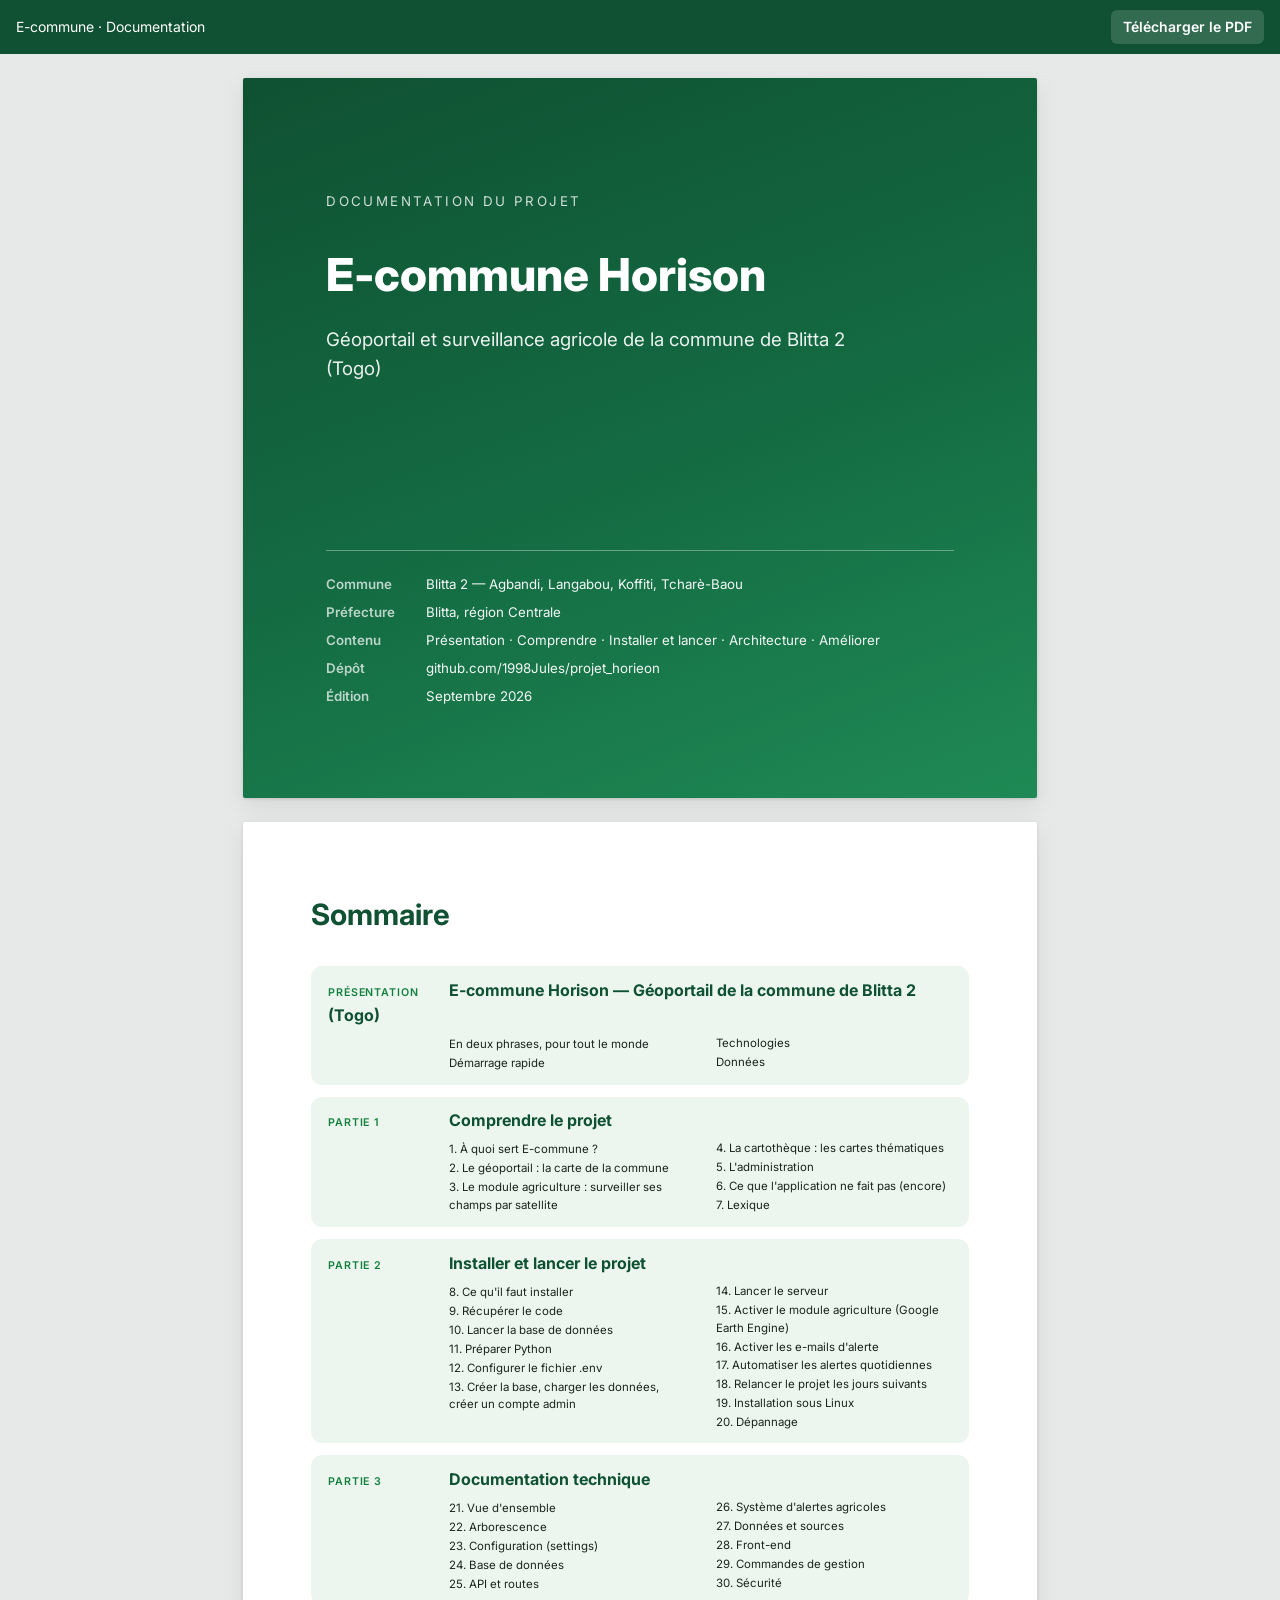
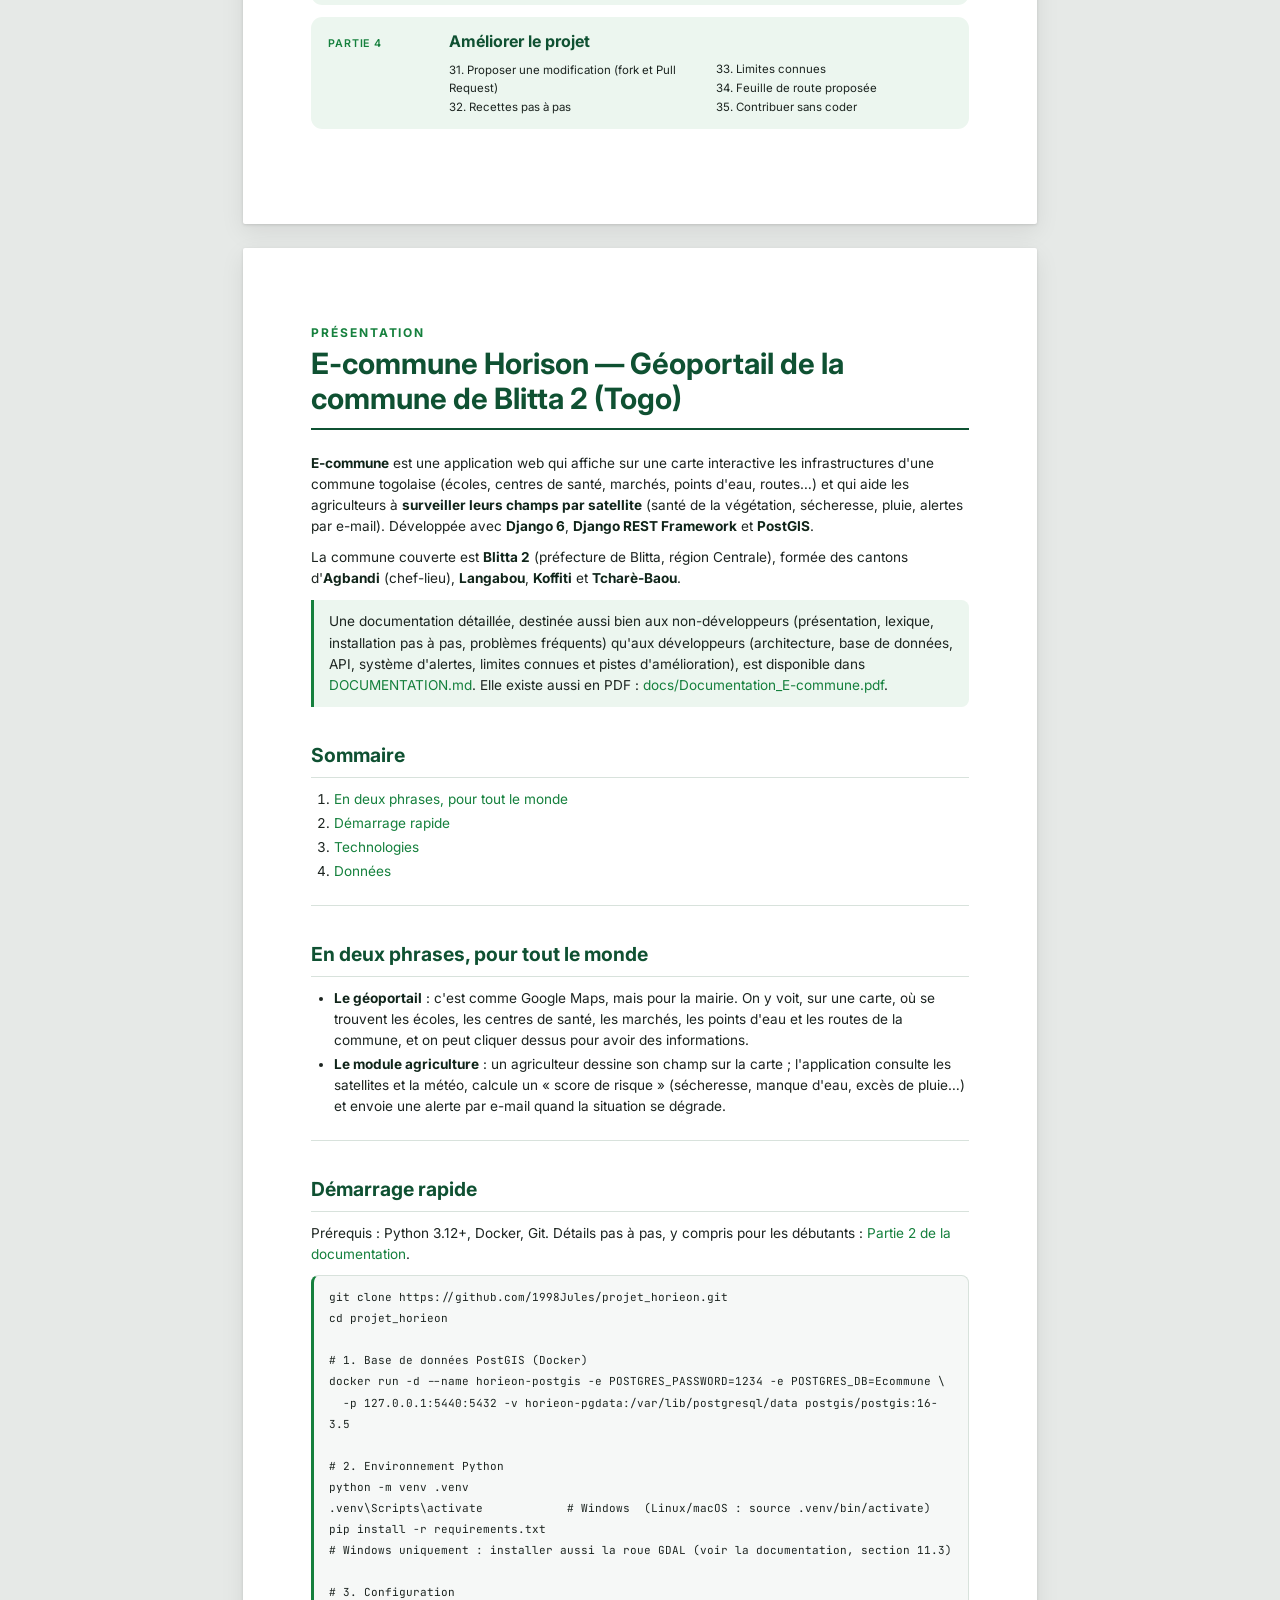
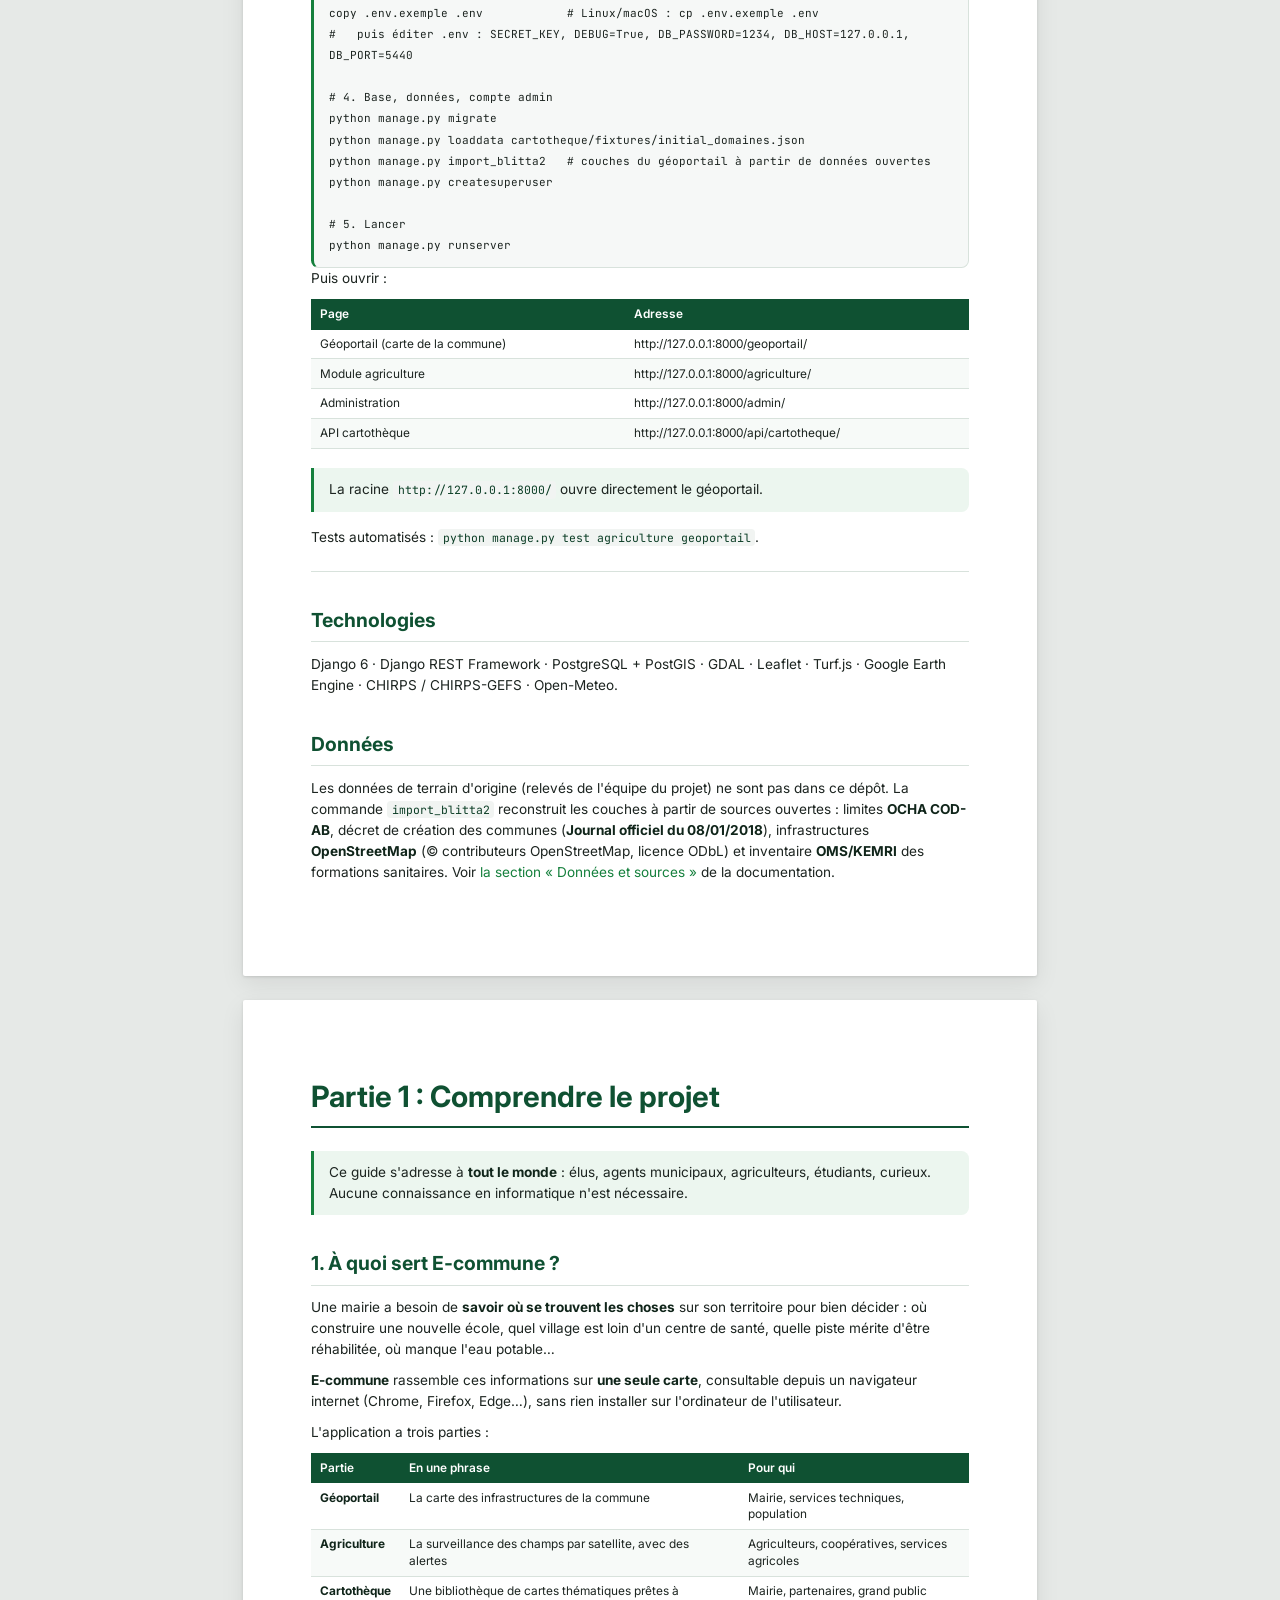
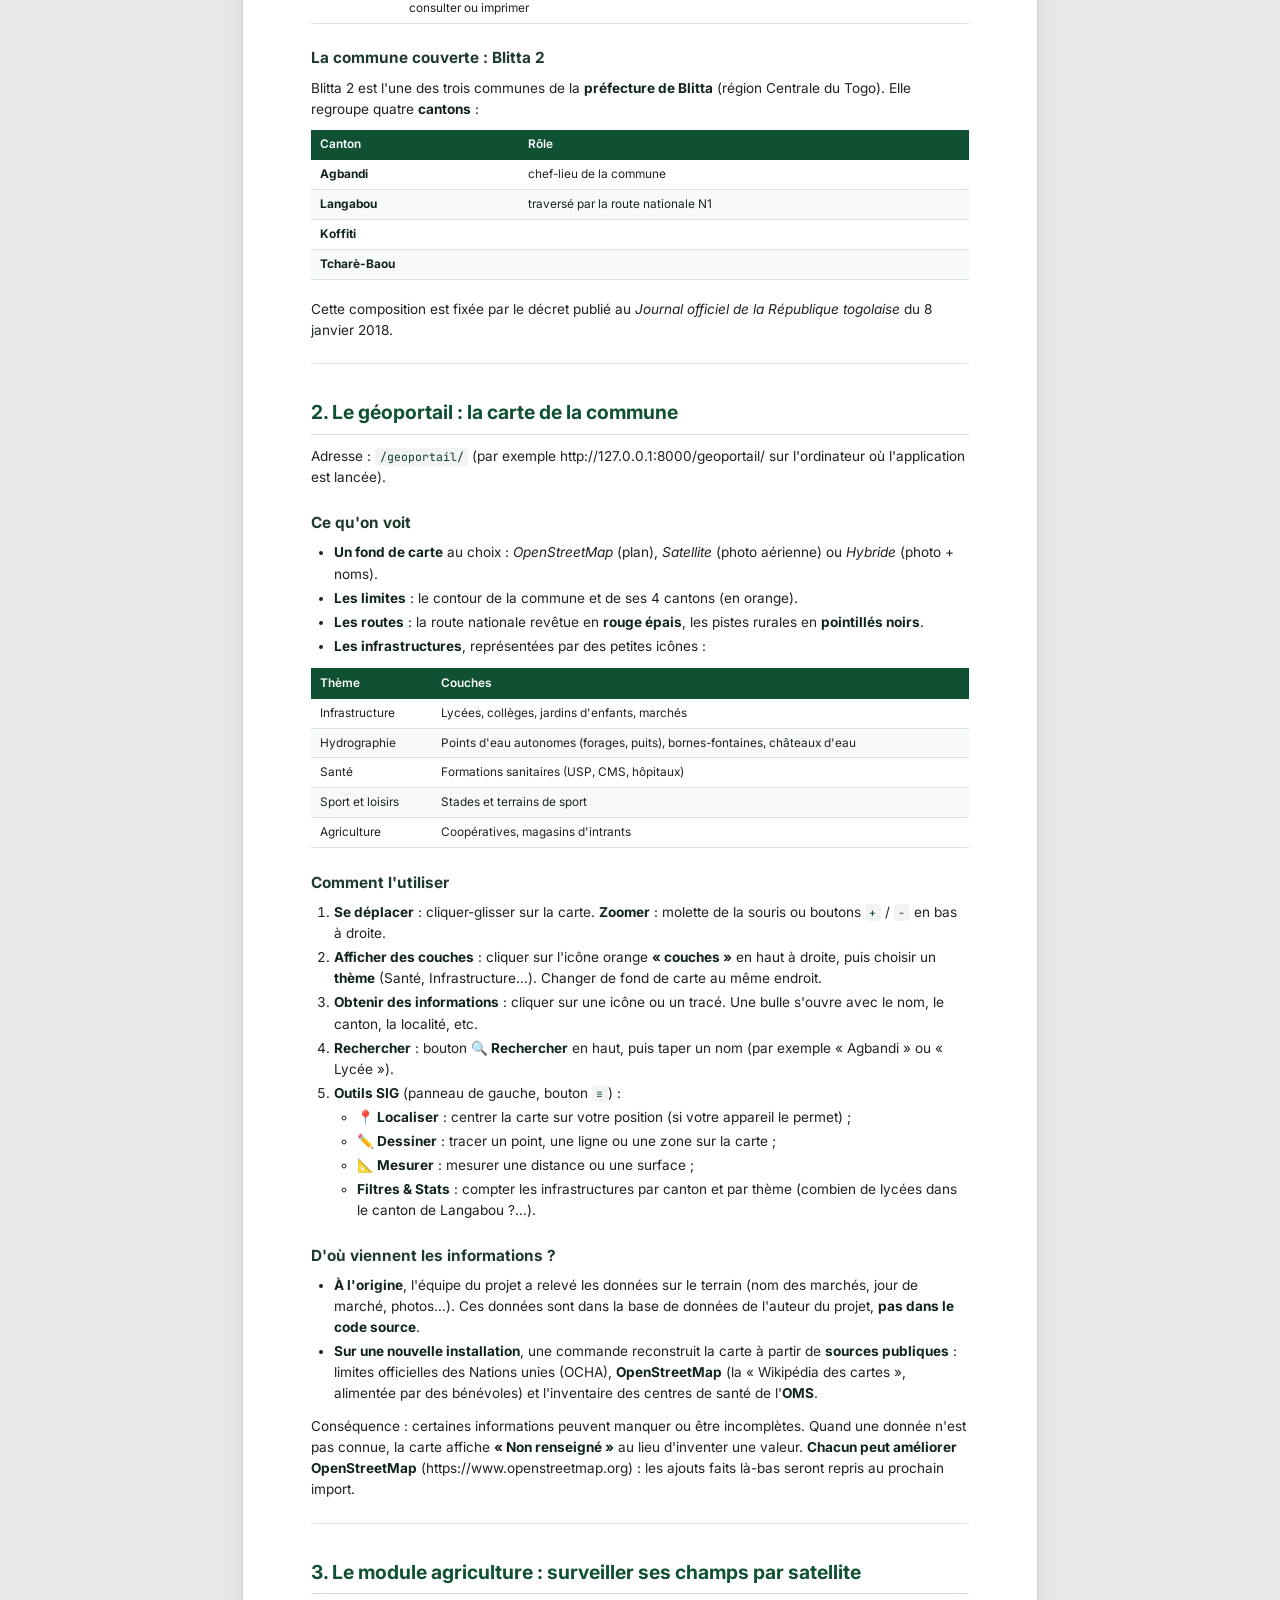
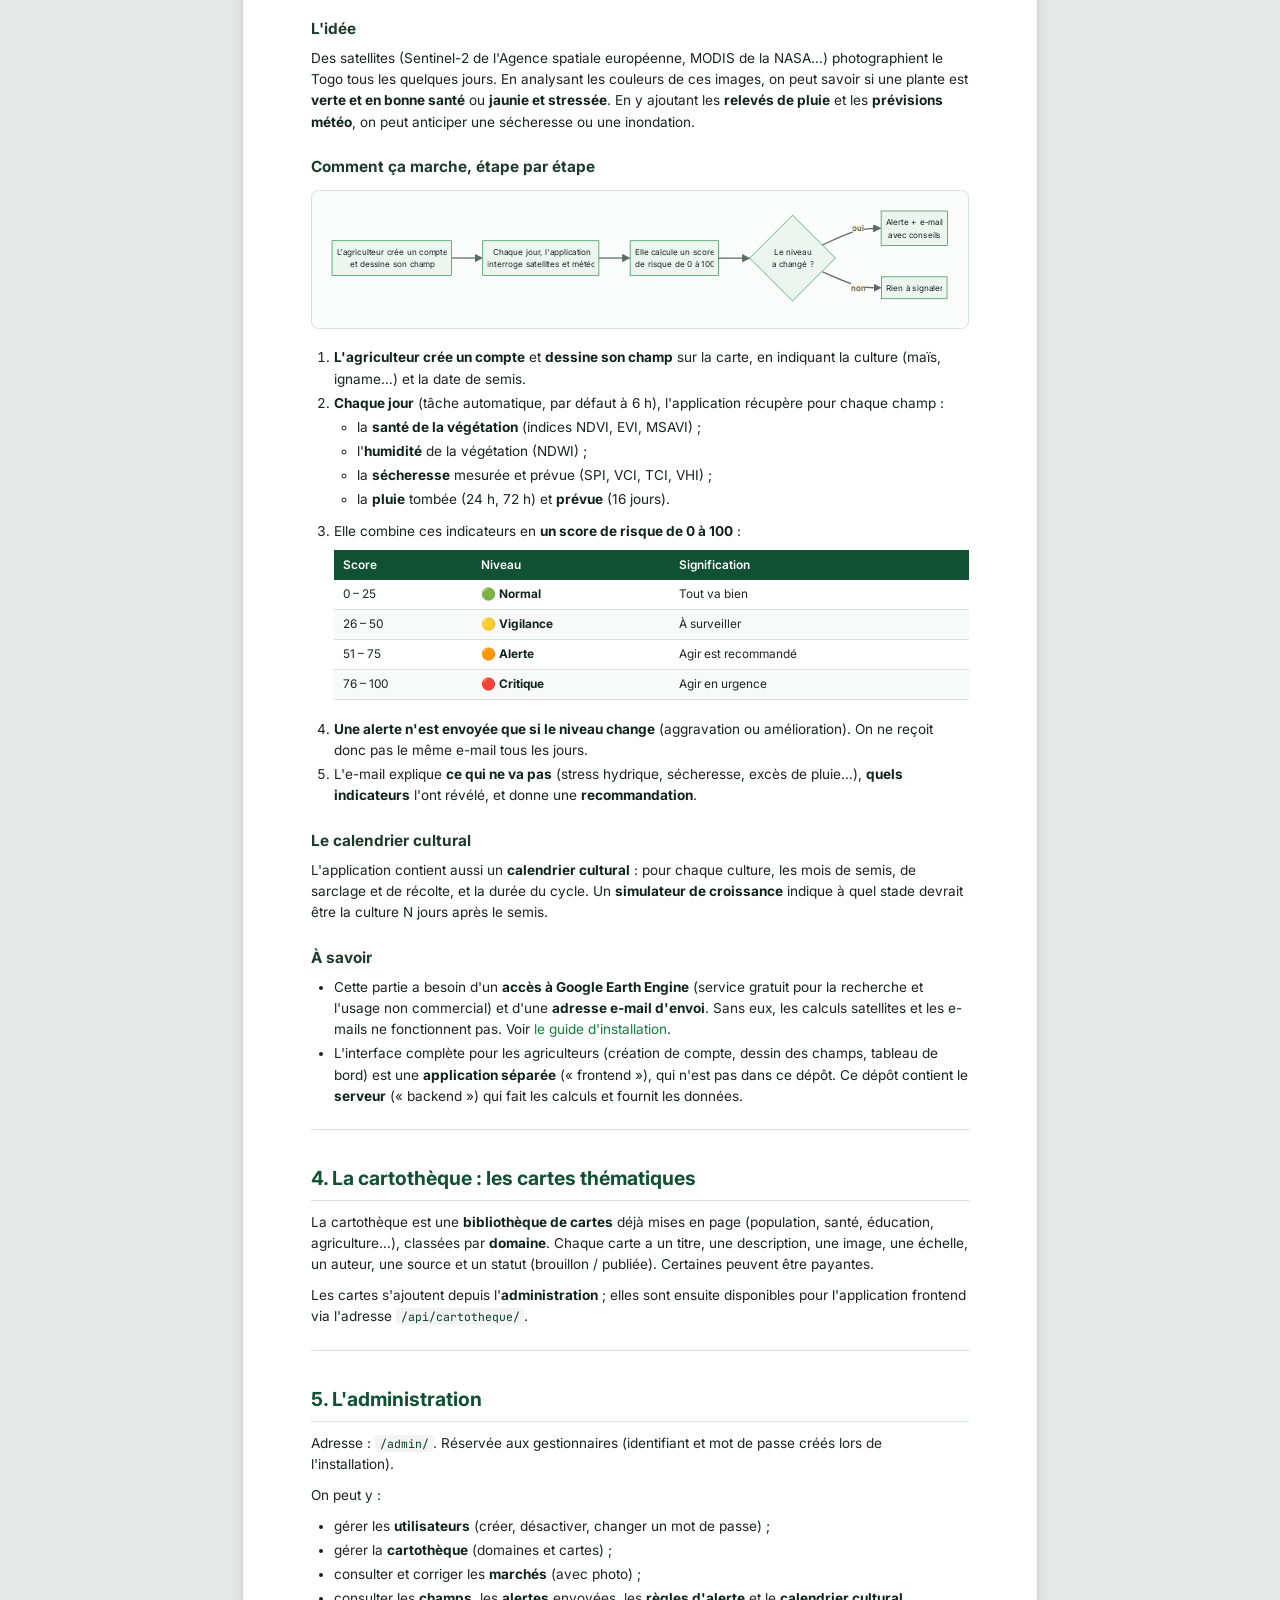
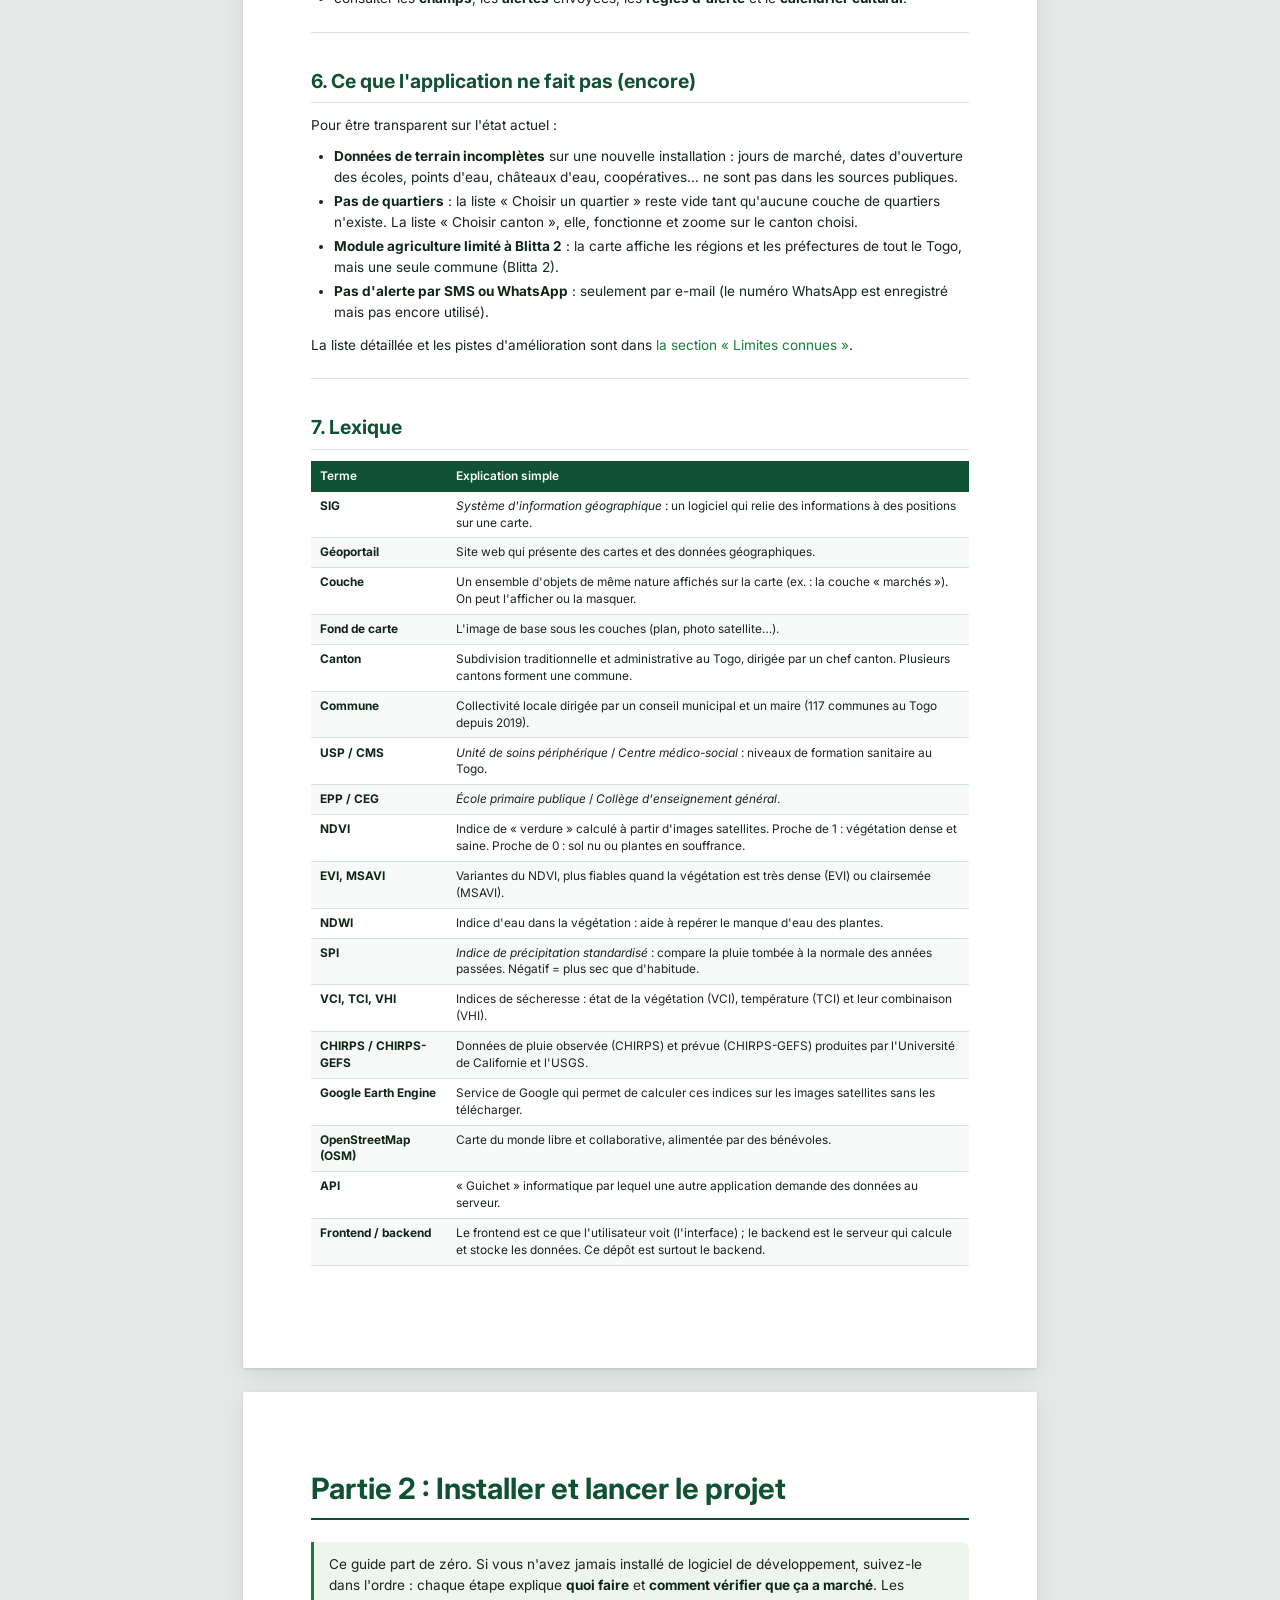
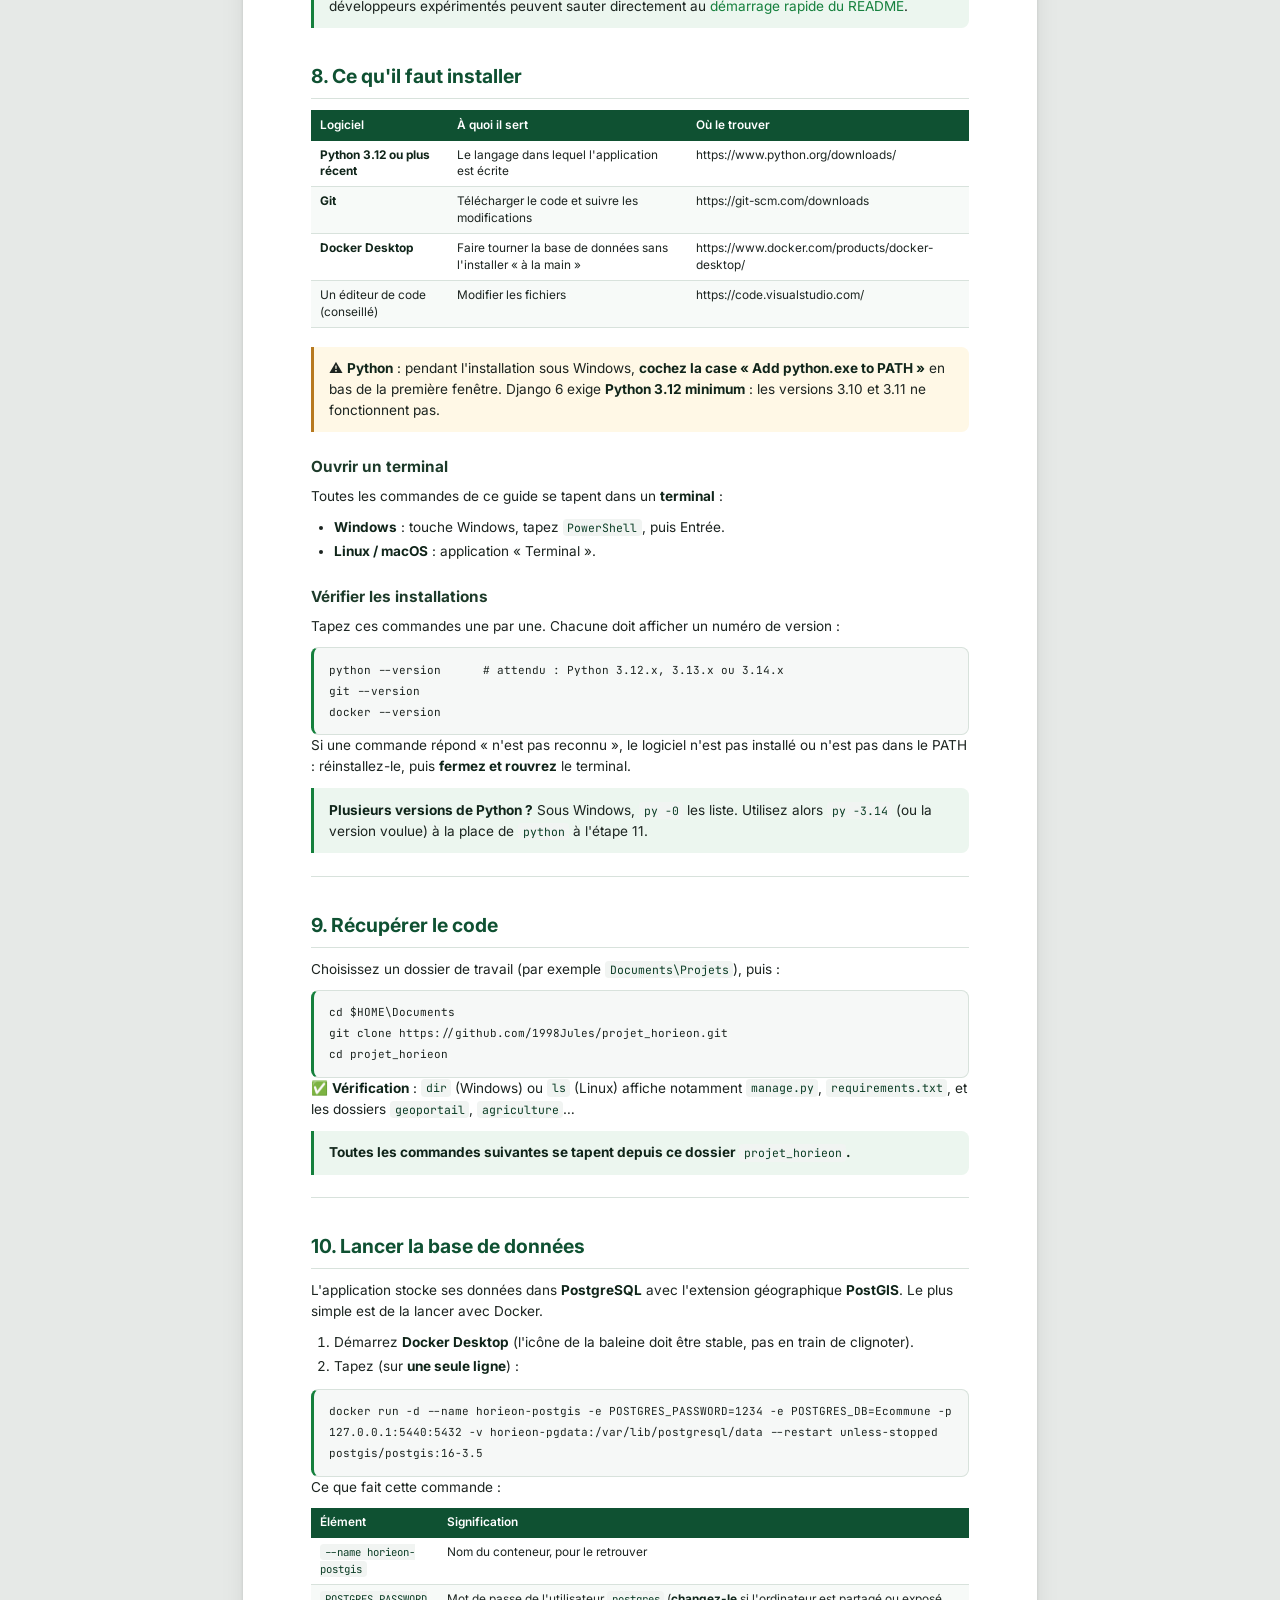
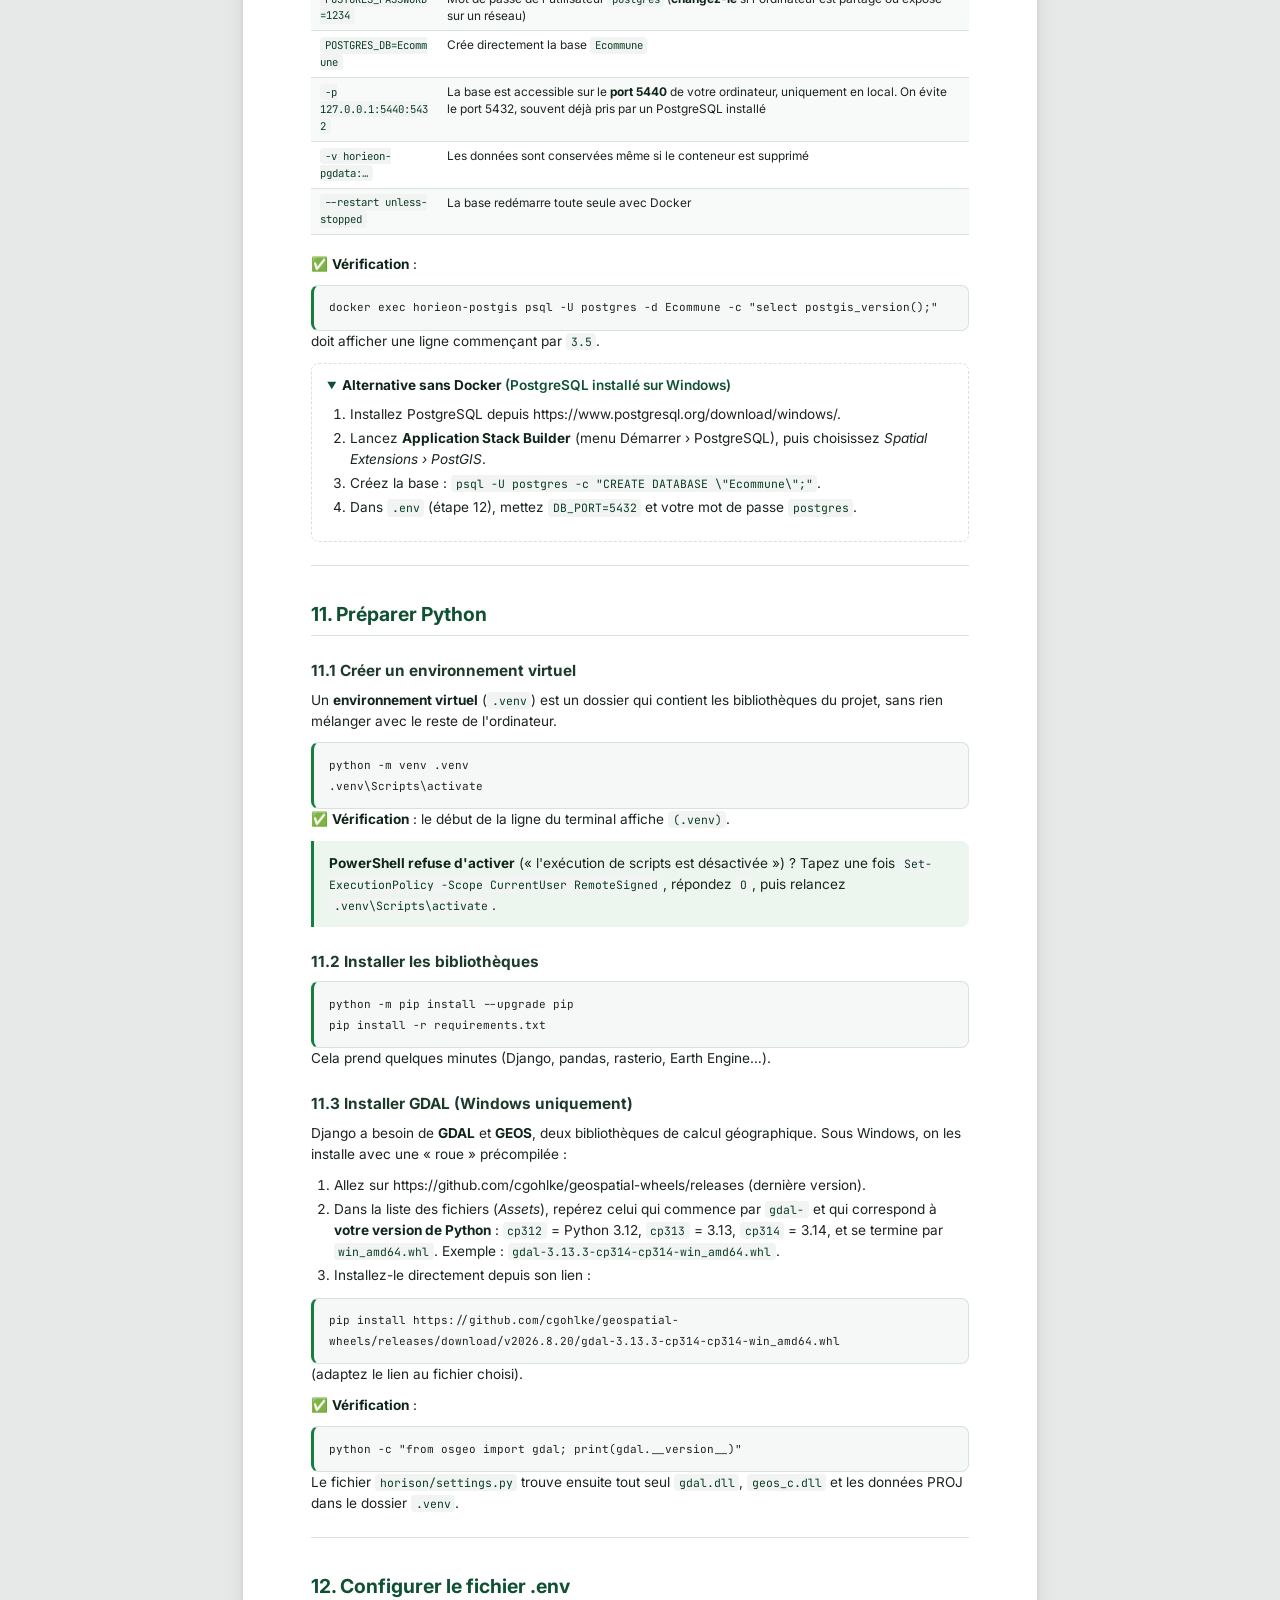
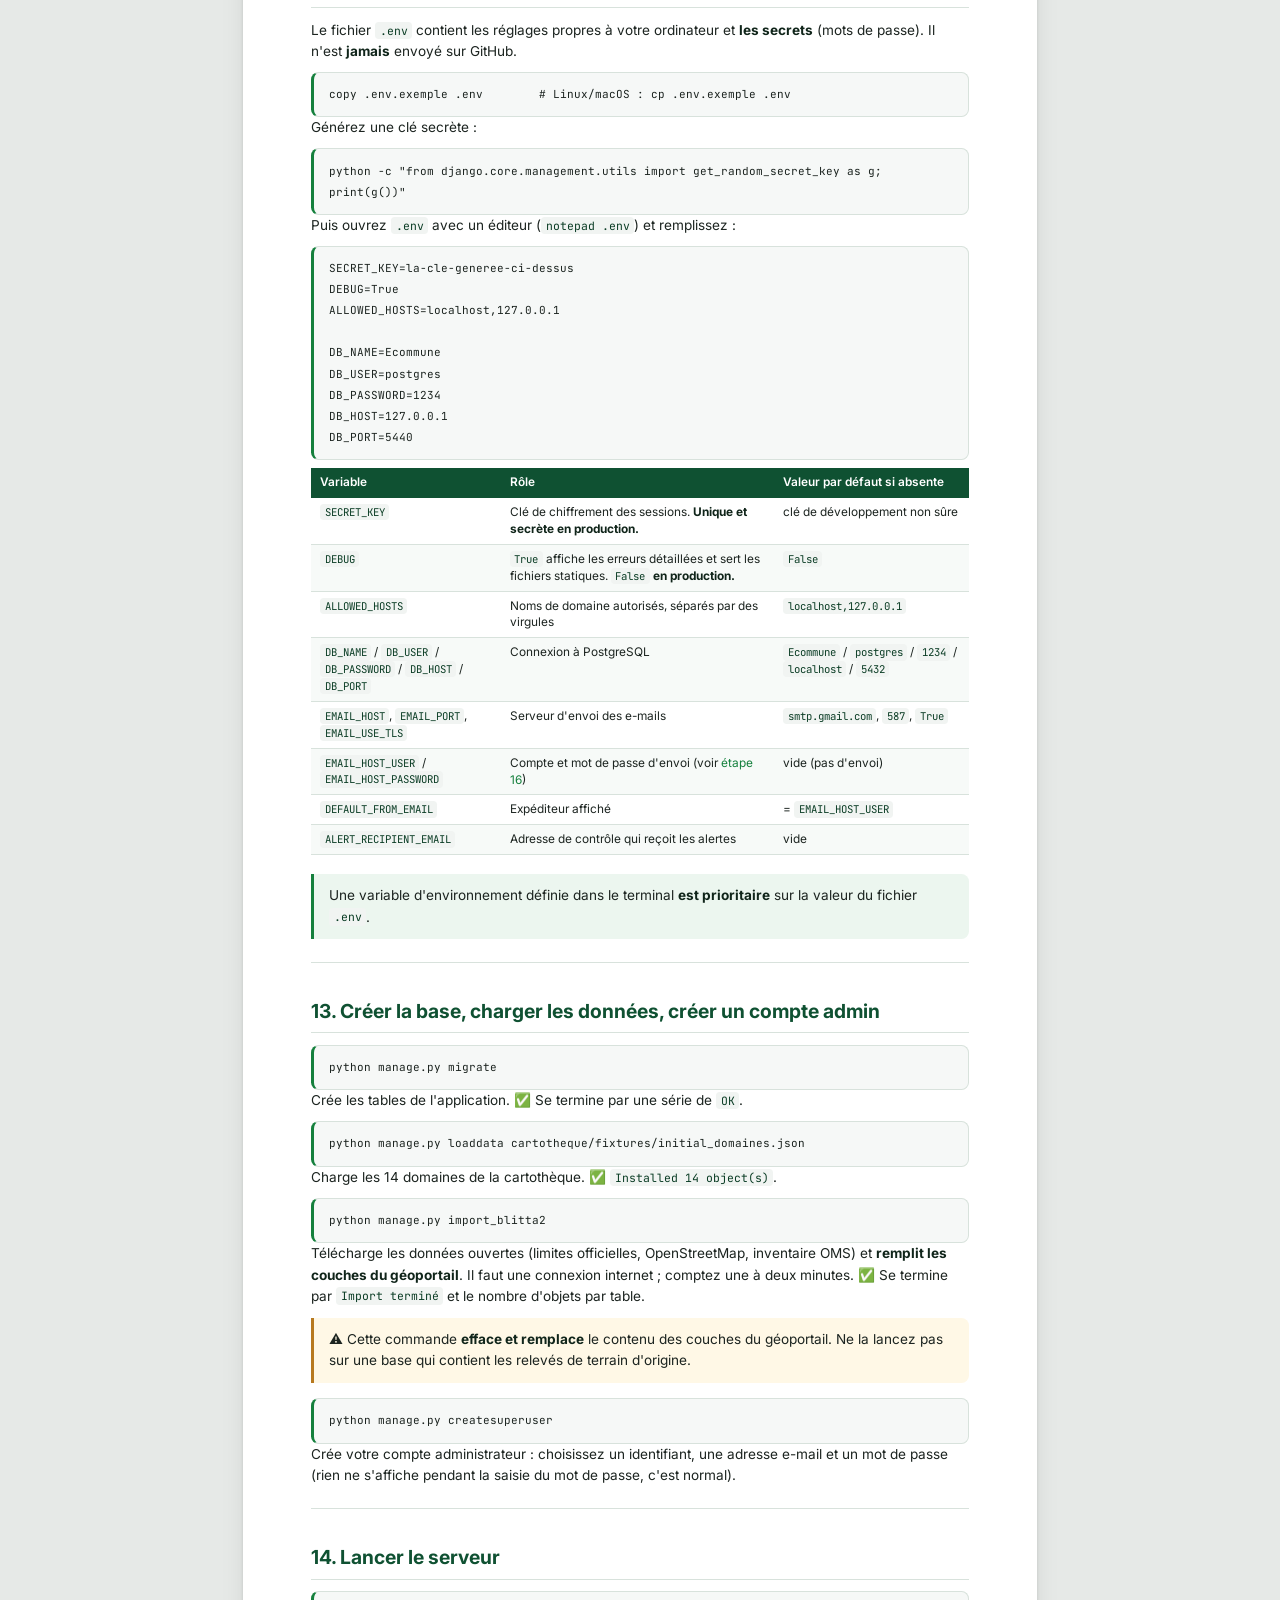
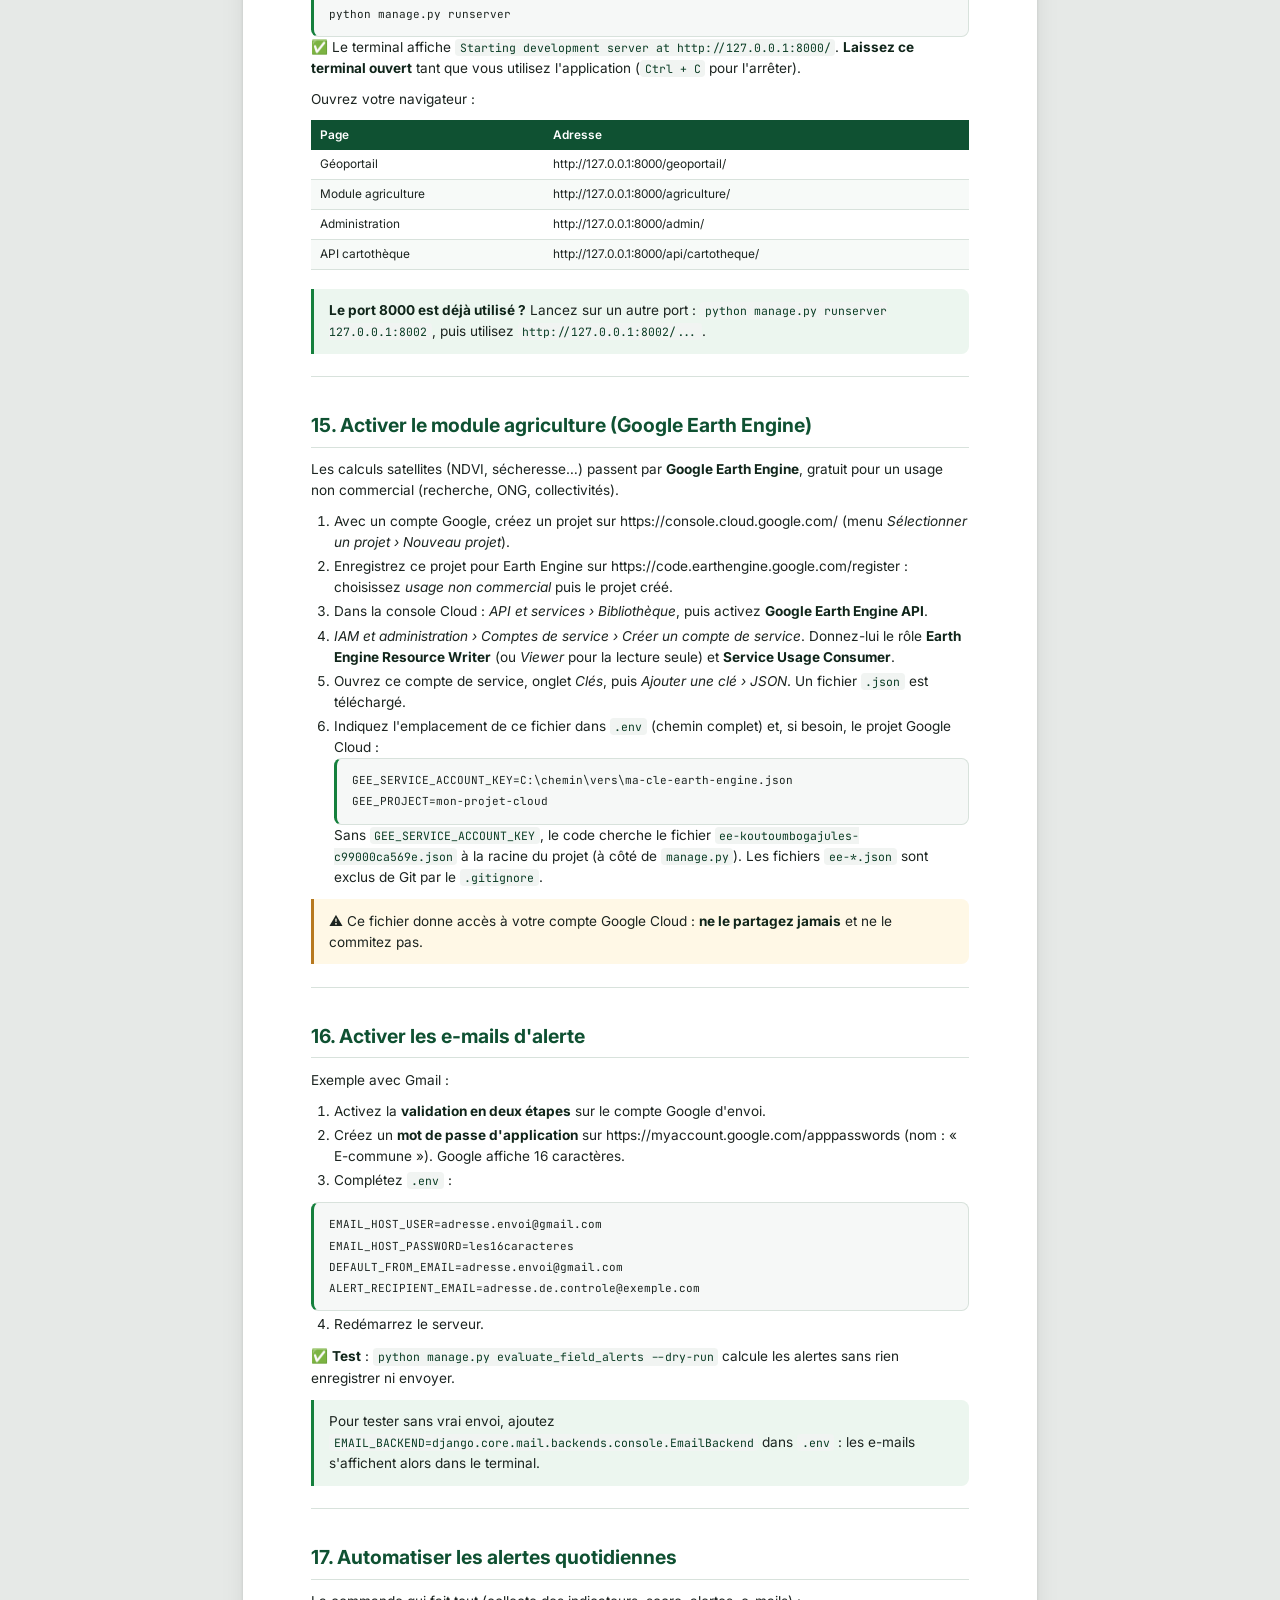
==== commit 07ed6eaa: "Corrige les bugs et failles de sécurité repérés Sécurité - Calendrier cultural : ajout, modification" ====
--- a/docs/index.html
+++ b/docs/index.html
@@ -228,9 +228,9 @@
 </tbody>
 </table>
 <blockquote>
-<p>La racine <code>http://127.0.0.1:8000/</code> affiche une erreur 404 : c'est normal, il
-n'y a pas de page d'accueil. Utilisez les adresses ci-dessus.</p>
+<p>La racine <code>http://127.0.0.1:8000/</code> ouvre directement le géoportail.</p>
 </blockquote>
+<p>Tests automatisés : <code>python manage.py test agriculture geoportail</code>.</p>
 <hr>
 <h2 id="doc0-technologies">Technologies</h2>
 <p>Django 6 · Django REST Framework · PostgreSQL + PostGIS · GDAL · Leaflet ·
@@ -500,17 +500,14 @@
 <h2 id="doc1-6-ce-que-lapplication-ne-fait-pas-encore">6. Ce que l'application ne fait pas (encore)</h2>
 <p>Pour être transparent sur l'état actuel :</p>
 <ul>
-<li><strong>Pas de page d'accueil</strong> : l'adresse racine du site affiche « Page non
-  trouvée ». Il faut aller directement sur <code>/geoportail/</code>.</li>
 <li><strong>Données de terrain incomplètes</strong> sur une nouvelle installation : jours de
   marché, dates d'ouverture des écoles, points d'eau, châteaux d'eau,
   coopératives… ne sont pas dans les sources publiques.</li>
-<li><strong>La carte du module agriculture</strong> est encore centrée sur Aného et utilise un
-  serveur cartographique (GeoServer) présent seulement sur l'ordinateur de
-  l'auteur.</li>
-<li><strong>Les listes « Choisir canton » et « Choisir un quartier »</strong> en haut de la
-  carte restent vides (petit défaut du code, et pas de données de quartiers).
-  Utilisez plutôt le filtre <strong>Canton</strong> du panneau <em>Filtres &amp; Stats</em>.</li>
+<li><strong>Pas de quartiers</strong> : la liste « Choisir un quartier » reste vide tant
+  qu'aucune couche de quartiers n'existe. La liste « Choisir canton », elle,
+  fonctionne et zoome sur le canton choisi.</li>
+<li><strong>Module agriculture limité à Blitta 2</strong> : la carte affiche les régions et
+  les préfectures de tout le Togo, mais une seule commune (Blitta 2).</li>
 <li><strong>Pas d'alerte par SMS ou WhatsApp</strong> : seulement par e-mail (le numéro
   WhatsApp est enregistré mais pas encore utilisé).</li>
 </ul>
@@ -919,13 +916,14 @@
 <li>Ouvrez ce compte de service, onglet <em>Clés</em>, puis <em>Ajouter une clé › JSON</em>.
    Un fichier <code>.json</code> est téléchargé.</li>
 <li>
-<p><strong>Copiez ce fichier à la racine du projet</strong> (à côté de <code>manage.py</code>) sous le
-   nom attendu par le code :</p>
-<pre class="highlight"><code>ee-koutoumbogajules-c99000ca569e.json</code></pre>
-<p>Ce nom est codé en dur dans <code>agriculture/gee_utils.py</code> (constante
- <code>SERVICE_ACCOUNT_KEY_FILE</code>). Le fichier est déjà exclu de Git par le
- <code>.gitignore</code>. Le serveur doit être lancé <strong>depuis la racine du projet</strong>,
- car le chemin est relatif.</p>
+<p>Indiquez l'emplacement de ce fichier dans <code>.env</code> (chemin complet) et,
+   si besoin, le projet Google Cloud :</p>
+<pre class="highlight"><code class="language-ini">GEE_SERVICE_ACCOUNT_KEY=C:\chemin\vers\ma-cle-earth-engine.json
+GEE_PROJECT=mon-projet-cloud</code></pre>
+<p>Sans <code>GEE_SERVICE_ACCOUNT_KEY</code>, le code cherche le fichier
+ <code>ee-koutoumbogajules-c99000ca569e.json</code> à la racine du projet (à côté de
+ <code>manage.py</code>). Les fichiers <code>ee-*.json</code> sont exclus de Git par le
+ <code>.gitignore</code>.</p>
 </li>
 </ol>
 <blockquote class="warn">
@@ -965,11 +963,10 @@
 python manage.py evaluate_field_alerts --no-collect    # sans réinterroger les satellites
 python manage.py evaluate_field_alerts --no-email      # sans envoyer d'e-mail</code></pre>
 <p><strong>Windows</strong> : <code>install_alerts_task.ps1</code> crée une tâche planifiée qui lance
-<code>run_alerts.bat</code> chaque jour à 6 h. ⚠️ Ces deux fichiers contiennent des
-chemins propres à l'ordinateur de l'auteur (<code>D:\Horison\...</code>) : <strong>adaptez
-d'abord</strong> <code>$BatchPath</code> dans <code>install_alerts_task.ps1</code>, ainsi que les lignes
-<code>cd /d</code>, <code>call ...\activate.bat</code> et le chemin du journal dans <code>run_alerts.bat</code>.
-Lancez ensuite PowerShell <strong>en administrateur</strong> :</p>
+<code>run_alerts.bat</code> chaque jour à 6 h. Les deux scripts trouvent seuls le dossier
+du projet ; <code>run_alerts.bat</code> utilise le venv <code>.venv</code> du projet, ou celui
+indiqué dans la variable d'environnement <code>HORIEON_VENV</code>, et écrit son journal
+dans <code>alerts.log</code>. Lancez PowerShell <strong>en administrateur</strong> :</p>
 <pre class="highlight"><code class="language-powershell">.\install_alerts_task.ps1                 # tous les jours à 06:00
 .\install_alerts_task.ps1 -Time "08:30"   # autre heure
 .\install_alerts_task.ps1 -Interval 6     # toutes les 6 heures
@@ -1031,11 +1028,6 @@
 </thead>
 <tbody>
 <tr>
-<td><code>Page not found (404)</code> sur <code>http://127.0.0.1:8000/</code></td>
-<td>Pas de page d'accueil</td>
-<td>Aller sur <code>/geoportail/</code></td>
-</tr>
-<tr>
 <td><code>Error: That port is already in use</code></td>
 <td>Un autre programme utilise le port 8000</td>
 <td><code>python manage.py runserver 127.0.0.1:8002</code></td>
@@ -1077,8 +1069,13 @@
 </tr>
 <tr>
 <td>Erreur 500 sur <code>/agriculture/api/regions/</code>, <code>/prefectures/</code> ou <code>/communes/</code></td>
-<td>Tables <code>region</code>, <code>couche_prefecture_utm</code>, <code>communes_togo_utm</code> absentes (importées à la main par l'auteur)</td>
-<td>Voir <a href="#doc1-33-limites-connues">la section « Limites connues »</a></td>
+<td>Tables <code>region</code>, <code>couche_prefecture_utm</code>, <code>communes_togo_utm</code> absentes</td>
+<td><code>python manage.py import_blitta2</code> (les crée et les remplit)</td>
+</tr>
+<tr>
+<td>Erreur 401 ou 403 en modifiant le calendrier cultural</td>
+<td>Ajout, modification et suppression réservés aux administrateurs, avec jeton</td>
+<td>Envoyer l'en-tête <code>Authorization: Token &lt;clé&gt;</code> d'un compte <code>is_staff</code></td>
 </tr>
 <tr>
 <td>Fond de carte remplacé par des cases « Access blocked »</td>
@@ -1091,9 +1088,9 @@
 <td>Icône orange en haut à droite, puis choisir un thème</td>
 </tr>
 <tr>
-<td><code>ERREUR: Le fichier clé 'ee-…json' est introuvable</code></td>
-<td>Clé Earth Engine absente</td>
-<td><a href="#doc1-15-activer-le-module-agriculture-google-earth-engine">Étape 15</a> ; lancer le serveur depuis la racine du projet</td>
+<td><code>ERREUR: Le fichier clé '…json' est introuvable</code></td>
+<td>Clé Earth Engine absente ou mauvais chemin</td>
+<td><a href="#doc1-15-activer-le-module-agriculture-google-earth-engine">Étape 15</a> ; vérifier <code>GEE_SERVICE_ACCOUNT_KEY</code> dans <code>.env</code></td>
 </tr>
 <tr>
 <td><code>SMTPAuthenticationError</code></td>
@@ -1171,7 +1168,7 @@
 ├── requirements.txt             # dépendances pip (UTF-8)
 ├── .env.exemple                 # modèle de configuration (copier en .env)
 ├── build.sh                     # build de déploiement : pip install, collectstatic, migrate
-├── run_alerts.bat               # lanceur Windows de evaluate_field_alerts (chemins à adapter)
+├── run_alerts.bat               # lanceur Windows de evaluate_field_alerts
 ├── install_alerts_task.ps1      # crée la tâche planifiée Windows
 ├── commune.geojson              # ancien fichier de test (zone d'Aného, EPSG:32631), inutilisé
 ├── model.py                     # brouillon de modèles, inutilisé
@@ -1179,7 +1176,7 @@
 │
 ├── horison/                     # le « projet » Django
 │   ├── settings.py              # configuration (lit .env) + détection GDAL sous Windows
-│   ├── urls.py                  # routes racine
+│   ├── urls.py                  # routes racine (/ redirige vers /geoportail/)
 │   ├── wsgi.py / asgi.py
 │
 ├── geoportail/                  # carte communale
@@ -1465,22 +1462,22 @@
 <td><code>agriculture.Region</code></td>
 <td><code>region</code></td>
 <td>MultiPolygon</td>
-<td>region</td>
-<td>❌</td>
+<td>region (5 régions du Togo)</td>
+<td>✅</td>
 </tr>
 <tr>
 <td><code>agriculture.Prefecture</code></td>
 <td><code>couche_prefecture_utm</code></td>
 <td>MultiPolygon</td>
-<td>prefecture</td>
-<td>❌</td>
+<td>prefecture (40 préfectures)</td>
+<td>✅</td>
 </tr>
 <tr>
 <td><code>agriculture.Commune</code></td>
 <td><code>communes_togo_utm</code></td>
 <td>MultiPolygon</td>
-<td>commune, prefecture</td>
-<td>❌</td>
+<td>commune, prefecture (Blitta 2 uniquement)</td>
+<td>✅</td>
 </tr>
 </tbody>
 </table>
@@ -1494,7 +1491,7 @@
 </blockquote>
 <hr>
 <h2 id="doc1-25-api-et-routes">25. API et routes</h2>
-<p>Routes racine (<code>horison/urls.py</code>) : <code>admin/</code>, <code>auth/</code>, <code>geoportail/</code>,
+<p>Routes racine (<code>horison/urls.py</code>) : <code>/</code> (redirige vers <code>/geoportail/</code>), <code>admin/</code>, <code>auth/</code>, <code>geoportail/</code>,
 <code>agriculture/</code>, <code>api/cartotheque/</code>, plus le service des fichiers <code>media/</code> en
 mode <code>DEBUG</code>.</p>
 <h3 id="doc1-251-authentification--auth">25.1 Authentification — <code>/auth/</code></h3>
@@ -1588,6 +1585,11 @@
 </tr>
 <tr>
 <td>GET</td>
+<td><code>/geoportail/geojson/terrain/</code>, <code>cooperative/</code>, <code>magasin/</code></td>
+<td>terrains de sport, coopératives, magasins d'intrants</td>
+</tr>
+<tr>
+<td>GET</td>
 <td><code>/geoportail/api/layers/</code></td>
 <td>toutes les couches en un seul appel</td>
 </tr>
@@ -1598,11 +1600,13 @@
 </tr>
 </tbody>
 </table>
-<p>Les vues <code>terrain_geojson</code>, <code>cooperative_geojson</code> et <code>magazin_geojson</code> existent
-dans <code>views.py</code> mais <strong>ne sont pas routées</strong> dans <code>urls.py</code>.</p>
+<p>Les réponses GeoJSON sont en UTF-8 (<code>Content-Type: application/json; charset=utf-8</code>).</p>
 <h3 id="doc1-253-agriculture--agriculture">25.3 Agriculture — <code>/agriculture/</code></h3>
 <p>Sauf mention contraire, les POST attendent un corps JSON. 🔒 = jeton requis ;
-l'utilisateur ne voit que <strong>ses</strong> champs (ou tous s'il est <code>staff</code>).</p>
+l'utilisateur ne voit que <strong>ses</strong> champs (ou tous s'il est <code>staff</code>). 🔒 admin =
+jeton d'un compte <code>is_staff</code>.</p>
+<p>Ces vues étant exemptées de CSRF, la <strong>session du navigateur n'est acceptée
+qu'en lecture</strong> (GET) : toute écriture exige l'en-tête <code>Authorization: Token</code>.</p>
 <table>
 <thead>
 <tr>
@@ -1730,13 +1734,13 @@
 <tr>
 <td>POST</td>
 <td><code>api/crop-calendar/add/</code>, <code>update/&lt;pk&gt;/</code></td>
-<td>⚠️ aucun</td>
+<td>🔒 admin</td>
 <td>créer / modifier</td>
 </tr>
 <tr>
 <td>POST, DELETE</td>
 <td><code>api/crop-calendar/delete/&lt;pk&gt;/</code></td>
-<td>⚠️ aucun</td>
+<td>🔒 admin</td>
 <td>supprimer</td>
 </tr>
 <tr>
@@ -1986,11 +1990,14 @@
   carte Leaflet centrée sur <code>[8.08, 1.12]</code> (zoom 14), fonds OSM / Esri /
   Google, couches GeoJSON chargées en parallèle (<code>initMap</code>), icônes dans
   <code>static/icone/</code>, outils de dessin et de mesure (Leaflet.draw + Turf),
-  filtres et statistiques par canton.
+  filtres et statistiques par canton, liste « Choisir canton » qui zoome sur
+  le canton choisi. Les valeurs affichées dans les bulles passent par
+  <code>escapeHtml()</code> : elles ne sont jamais interprétées comme du HTML.
   <code>scripts.js</code> est une ancienne version reposant sur un GeoServer local
   (<code>localhost:8089</code>) ; seul <code>script.js</code> est chargé par le gabarit.</li>
 <li><code>agriculture/templates/agriculture/index.html</code> + <code>static/js/main.js</code> :
-  carte simple (centrée sur Aného, couches GeoServer locales).</li>
+  carte simple des régions, préfectures et communes (API <code>/agriculture/api/…</code>),
+  zoomée sur Blitta 2.</li>
 </ul>
 <blockquote>
 <p><strong>Fond OSM</strong> : Django envoie <code>Referrer-Policy: same-origin</code> par défaut. Les
@@ -2023,7 +2030,11 @@
 </tr>
 <tr>
 <td><code>python manage.py import_blitta2 [--cache-dir D] [--refresh] [--sans-oms]</code></td>
-<td>reconstruit les couches du géoportail (<strong>écrase</strong> leur contenu)</td>
+<td>reconstruit les couches du géoportail et les limites du module agriculture (<strong>écrase</strong> leur contenu)</td>
+</tr>
+<tr>
+<td><code>python manage.py test agriculture geoportail</code></td>
+<td>tests automatisés (base de test PostGIS créée puis supprimée automatiquement)</td>
 </tr>
 <tr>
 <td><code>python manage.py evaluate_field_alerts [--champ-id N] [--dry-run] [--no-collect] [--no-email]</code></td>
@@ -2048,10 +2059,13 @@
 <li><strong>Historique Git</strong> : d'anciens commits contiennent des mots de passe
   d'application Gmail et une <code>SECRET_KEY</code>. Ils doivent être <strong>révoqués</strong>
   (voir la PR n°1). Les retirer du code ne les efface pas de l'historique.</li>
+<li><strong>API agriculture</strong> : les vues sont exemptées de CSRF, donc la session du
+  navigateur n'y est acceptée qu'en lecture ; toute écriture exige un jeton.
+  La modification du calendrier cultural est réservée aux comptes <code>is_staff</code>.</li>
+<li><strong>Affichage</strong> : les données insérées dans les bulles des cartes sont
+  échappées (protection contre l'injection de code HTML/JavaScript).</li>
 <li><strong>Points à durcir</strong> avant une mise en ligne (détails dans
   <a href="#doc1-partie-4--améliorer-le-projet">la partie « Améliorer le projet »</a>) :<ul>
-<li>endpoints <code>crop-calendar</code> add / update / delete sans authentification et
-  exemptés de CSRF ;</li>
 <li><code>CORS_ALLOW_ALL_ORIGINS = True</code> ;</li>
 <li><code>DEBUG</code> doit rester à <code>False</code> en production (c'est la valeur par défaut) ;</li>
 <li>le mot de passe <code>postgres</code> par défaut (<code>1234</code>) doit être changé.</li>
@@ -2080,20 +2094,21 @@
 # 2. Pour chaque amélioration : partir d'une version à jour
 git checkout main
 git pull origin main
-git checkout -b corrige-selection-canton     # nom de branche explicite
+git checkout -b ajoute-couche-quartiers     # nom de branche explicite
 
 # 3. Modifier, puis vérifier (voir la check-list ci-dessous)
 
 # 4. Enregistrer
 git add fichier1 fichier2
-git commit -m "Corrige la liste « Choisir canton » du géoportail"
+git commit -m "Ajoute la couche des quartiers au géoportail"
 
 # 5. Publier et proposer
-git push -u origin corrige-selection-canton    # origin = votre fork
+git push -u origin ajoute-couche-quartiers    # origin = votre fork
 gh pr create --repo 1998Jules/projet_horieon --fill</code></pre>
 <h3 id="doc1-check-list-avant-douvrir-une-pr">Check-list avant d'ouvrir une PR</h3>
 <ul class="task-list">
 <li class="task-list-item"><input type="checkbox" disabled=""> <code>python manage.py check</code> ne signale aucune erreur.</li>
+<li class="task-list-item"><input type="checkbox" disabled=""> <code>python manage.py test agriculture geoportail</code> : tous les tests passent.</li>
 <li class="task-list-item"><input type="checkbox" disabled=""> <code>python manage.py makemigrations --check --dry-run</code> : si vous avez
       modifié un modèle, la migration est incluse dans la PR.</li>
 <li class="task-list-item"><input type="checkbox" disabled=""> Les pages touchées ont été testées dans le navigateur, <strong>console
@@ -2222,8 +2237,7 @@
 </ol>
 <hr>
 <h2 id="doc1-33-limites-connues">33. Limites connues</h2>
-<p>Classées par gravité. Les numéros de ligne correspondent à la version de ce
-document.</p>
+<p>Classées par gravité. Les problèmes déjà corrigés sont listés à la fin, pour mémoire.</p>
 <h3 id="doc1-sécurité">Sécurité</h3>
 <table>
 <thead>
@@ -2242,15 +2256,9 @@
 <td>Les <strong>révoquer</strong> côté Google et en production. Réécrire l'historique (<code>git filter-repo</code>) ne suffit pas si le dépôt a été cloné</td>
 </tr>
 <tr>
-<td>S2</td>
-<td><code>crop-calendar/add</code>, <code>update</code>, <code>delete</code> : <strong>aucune authentification</strong>, CSRF désactivé</td>
-<td><code>agriculture/views.py</code> (<code>add_crop_calendar</code>, <code>update_crop_calendar</code>, <code>delete_crop_calendar</code>)</td>
-<td>Ajouter <code>@require_api_user</code> + vérification <code>is_staff</code></td>
-</tr>
-<tr>
 <td>S3</td>
 <td><code>CORS_ALLOW_ALL_ORIGINS = True</code></td>
-<td><code>horison/settings.py:110</code></td>
+<td><code>horison/settings.py</code></td>
 <td>En production : <code>CORS_ALLOWED_ORIGINS</code> lu depuis <code>.env</code></td>
 </tr>
 <tr>
@@ -2273,75 +2281,27 @@
 </thead>
 <tbody>
 <tr>
-<td>F1</td>
-<td>Pas de page d'accueil (404 sur <code>/</code>)</td>
-<td><code>horison/urls.py</code></td>
-<td><code>path('', RedirectView.as_view(url='/geoportail/'))</code></td>
-</tr>
-<tr>
-<td>F2</td>
-<td>La liste « Choisir canton » reste vide : le code lit <code>properties.cant</code>, l'API renvoie <code>canton</code></td>
-<td><code>geoportail/static/js/script.js:398-401</code></td>
-<td>Lire <code>feature.properties.canton</code> ; faire zoomer la carte sur le canton choisi</td>
-</tr>
-<tr>
 <td>F3</td>
-<td>Pas de couche « quartiers » (<code>allQuartiers</code> jamais rempli)</td>
+<td>Pas de couche « quartiers » (<code>allQuartiers</code> jamais rempli) : la liste « Choisir un quartier » reste vide</td>
 <td><code>script.js</code></td>
 <td>Ajouter une couche quartiers (voir 32.1)</td>
 </tr>
 <tr>
-<td>F4</td>
-<td>Vues <code>terrain_geojson</code>, <code>cooperative_geojson</code>, <code>magazin_geojson</code> non routées</td>
-<td><code>geoportail/urls.py</code></td>
-<td>Ajouter les <code>path(...)</code> et charger les couches dans <code>initMap()</code></td>
-</tr>
-<tr>
 <td>F5</td>
 <td><code>api/champs/</code> pointe vers <code>ndvi_timeseries</code> (copier-coller)</td>
-<td><code>agriculture/urls.py:22</code></td>
+<td><code>agriculture/urls.py</code></td>
 <td>Vérifier l'usage côté frontend, puis corriger ou supprimer</td>
-</tr>
-<tr>
-<td>F6</td>
-<td>Tables <code>region</code>, <code>couche_prefecture_utm</code>, <code>communes_togo_utm</code> absentes : erreur 500 sur <code>api/regions/</code>, <code>prefectures/</code>, <code>communes/</code></td>
-<td><code>agriculture/models.py</code></td>
-<td>Les remplir depuis COD-AB (ADM1, ADM2, communes) avec une commande d'import</td>
-</tr>
-<tr>
-<td>F7</td>
-<td>Carte agriculture centrée sur Aného, couches GeoServer <code>localhost:8089</code></td>
-<td><code>agriculture/static/js/main.js</code></td>
-<td>Centrer sur Blitta 2, servir les couches depuis Django</td>
-</tr>
-<tr>
-<td>F8</td>
-<td>Clé Earth Engine : nom de fichier codé en dur, chemin relatif au dossier de lancement</td>
-<td><code>agriculture/gee_utils.py:14</code></td>
-<td>Variable <code>GEE_SERVICE_ACCOUNT_KEY</code> (chemin absolu) + <code>GEE_PROJECT</code> dans <code>.env</code></td>
-</tr>
-<tr>
-<td>F9</td>
-<td><code>run_alerts.bat</code> et <code>install_alerts_task.ps1</code> contiennent des chemins <code>D:\Horison\...</code></td>
-<td>racine</td>
-<td>Chemins relatifs (<code>%~dp0</code>) et venv <code>.venv</code></td>
-</tr>
-<tr>
-<td>F10</td>
-<td>Réponses GeoJSON sans <code>charset</code></td>
-<td><code>geoportail/views.py</code></td>
-<td><code>content_type='application/json; charset=utf-8'</code></td>
 </tr>
 <tr>
 <td>F11</td>
 <td>Langue et fuseau <code>en-us</code> / <code>UTC</code></td>
-<td><code>settings.py:204</code></td>
+<td><code>settings.py</code></td>
 <td><code>fr-fr</code> et <code>Africa/Lome</code> (même heure qu'UTC)</td>
 </tr>
 <tr>
 <td>F12</td>
 <td><code>X_FRAME_OPTIONS = "ALLOW-FROM ..."</code> obsolète</td>
-<td><code>settings.py:219</code></td>
+<td><code>settings.py</code></td>
 <td>En-tête <code>Content-Security-Policy: frame-ancestors</code></td>
 </tr>
 <tr>
@@ -2350,6 +2310,18 @@
 <td><code>notification_services.py</code></td>
 <td>Voir 32.6</td>
 </tr>
+<tr>
+<td>F14</td>
+<td><code>api/ndvi-tiles/</code> renvoie des URL de tuiles Earth Engine écrites en dur, dont les jetons ont expiré</td>
+<td><code>agriculture/views.py</code> (<code>ndvi_tiles</code>)</td>
+<td>Générer les URL à la demande avec <code>get_clipped_ndvi_map</code> et les mettre en cache quelques heures</td>
+</tr>
+<tr>
+<td>F15</td>
+<td>La table <code>communes_togo_utm</code> ne contient que Blitta 2</td>
+<td><code>import_blitta2</code></td>
+<td>Importer les 117 communes depuis une source officielle (composition par cantons du décret de 2018)</td>
+</tr>
 </tbody>
 </table>
 <h3 id="doc1-qualité-du-code">Qualité du code</h3>
@@ -2364,12 +2336,12 @@
 <tbody>
 <tr>
 <td>Q1</td>
-<td><strong>Aucun test automatisé</strong> (<code>tests.py</code> vides)</td>
-<td>Commencer par les vues GeoJSON, <code>risk_engine</code> (fonctions pures, faciles à tester) et <code>import_blitta2</code></td>
+<td>Peu de tests automatisés : seuls le calendrier cultural, la protection CSRF et la redirection d'accueil sont couverts</td>
+<td>Ajouter les vues GeoJSON, <code>risk_engine</code> (fonctions pures, faciles à tester) et <code>import_blitta2</code></td>
 </tr>
 <tr>
 <td>Q2</td>
-<td>Fichiers en double ou inutilisés à la racine : <code>urls.py</code>, <code>wsgi.py</code>, <code>asgi.py</code>, <code>__init__.py</code>, <code>model.py</code>, <code>commune.geojson</code>, et <code>geoportail/static/js/scripts.js</code></td>
+<td>Fichiers en double ou inutilisés à la racine : <code>urls.py</code>, <code>wsgi.py</code>, <code>asgi.py</code>, <code>model.py</code>, <code>commune.geojson</code>, et <code>geoportail/static/js/scripts.js</code></td>
 <td>Vérifier qu'aucun déploiement ne les utilise, puis les supprimer</td>
 </tr>
 <tr>
@@ -2386,6 +2358,83 @@
 <td>Q5</td>
 <td>Pas d'intégration continue</td>
 <td>GitHub Actions : <code>pip install</code>, <code>manage.py check</code>, tests, avec un service PostGIS</td>
+</tr>
+</tbody>
+</table>
+<h3 id="doc1-corrigé">Corrigé</h3>
+<table>
+<thead>
+<tr>
+<th>#</th>
+<th>Problème</th>
+<th>Correction</th>
+</tr>
+</thead>
+<tbody>
+<tr>
+<td>S2</td>
+<td>Calendrier cultural modifiable par n'importe qui (sans authentification, CSRF désactivé)</td>
+<td>Écriture réservée aux comptes <code>is_staff</code> avec jeton (<code>require_staff_user</code>) ; tests dans <code>agriculture/tests.py</code></td>
+</tr>
+<tr>
+<td>S5</td>
+<td>Faille CSRF : la session du navigateur suffisait pour écrire via l'API agriculture (vues exemptées de CSRF)</td>
+<td>Session acceptée en lecture seulement ; écriture par jeton</td>
+</tr>
+<tr>
+<td>S6</td>
+<td>Injection de code (XSS) : les valeurs des données étaient insérées telles quelles en HTML dans les bulles des cartes</td>
+<td>Échappement systématique (<code>escapeHtml</code>) dans <code>script.js</code> et <code>main.js</code></td>
+</tr>
+<tr>
+<td>F1</td>
+<td>Pas de page d'accueil (404 sur <code>/</code>)</td>
+<td><code>/</code> redirige vers <code>/geoportail/</code></td>
+</tr>
+<tr>
+<td>F2</td>
+<td>Liste « Choisir canton » vide (<code>properties.cant</code> au lieu de <code>canton</code>)</td>
+<td>Liste remplie ; choisir un canton zoome dessus</td>
+</tr>
+<tr>
+<td>F4</td>
+<td>Terrains, coopératives et magasins d'intrants non routés ; thèmes « Sport » et « Agriculture » vides</td>
+<td>Routes <code>geojson/terrain/</code>, <code>cooperative/</code>, <code>magasin/</code> et couches rattachées aux thèmes</td>
+</tr>
+<tr>
+<td>F6</td>
+<td>Erreur 500 sur <code>api/regions/</code>, <code>prefectures/</code>, <code>communes/</code> (tables absentes)</td>
+<td><code>import_blitta2</code> crée et remplit ces tables (5 régions, 40 préfectures, Blitta 2)</td>
+</tr>
+<tr>
+<td>F7</td>
+<td>Carte agriculture : mauvaises adresses d'API, centrée sur Aného, couche Earth Engine expirée</td>
+<td>Bonnes adresses, zoom sur Blitta 2, couche expirée retirée</td>
+</tr>
+<tr>
+<td>F8</td>
+<td>Clé Earth Engine : chemin relatif au dossier de lancement</td>
+<td>Variables <code>GEE_SERVICE_ACCOUNT_KEY</code> et <code>GEE_PROJECT</code>, chemin par défaut absolu</td>
+</tr>
+<tr>
+<td>F9</td>
+<td><code>run_alerts.bat</code> et <code>install_alerts_task.ps1</code> liés à <code>D:\Horison\...</code></td>
+<td>Chemins déduits de l'emplacement des scripts ; venv <code>.venv</code> ou <code>HORIEON_VENV</code></td>
+</tr>
+<tr>
+<td>F10</td>
+<td>Réponses GeoJSON sans <code>charset</code></td>
+<td><code>application/json; charset=utf-8</code></td>
+</tr>
+<tr>
+<td>F16</td>
+<td>Champs inexistants demandés au sérialiseur (<code>code_canton</code>, <code>type_terrain</code>, <code>nom_locali</code> des bornes) : informations absentes des bulles</td>
+<td>Noms de champs corrigés</td>
+</tr>
+<tr>
+<td>Q6</td>
+<td><code>__init__.py</code> vide à la racine : le projet était importé comme un paquet et les tests ne pouvaient pas se lancer</td>
+<td>Fichier supprimé</td>
 </tr>
 </tbody>
 </table>
@@ -2404,37 +2453,37 @@
 <tr>
 <td><strong>P0 — urgent</strong></td>
 <td>Sécurité</td>
-<td>S1 (révocation des secrets), S2, S3</td>
+<td>S1 (révocation des secrets), S3, S4</td>
 <td>½ journée</td>
 </tr>
 <tr>
 <td><strong>P1</strong></td>
-<td>Application utilisable partout</td>
-<td>F1, F2, F6, F8, F9</td>
+<td>Données administratives</td>
+<td>F15 (toutes les communes), F14 (tuiles NDVI)</td>
 <td>2 à 3 jours</td>
 </tr>
 <tr>
 <td><strong>P1</strong></td>
 <td>Fiabilité</td>
-<td>Q1 (premiers tests), Q5 (CI)</td>
+<td>Q1 (plus de tests), Q5 (CI)</td>
 <td>2 jours</td>
 </tr>
 <tr>
 <td><strong>P2</strong></td>
 <td>Données</td>
-<td>Campagne de collecte terrain (jours de marché, points d'eau, châteaux d'eau, coopératives) ; contribution à OpenStreetMap ; couche quartiers (F3) ; couches F4</td>
+<td>Campagne de collecte terrain (jours de marché, points d'eau, châteaux d'eau, coopératives) ; contribution à OpenStreetMap ; couche quartiers (F3)</td>
 <td>variable</td>
 </tr>
 <tr>
 <td><strong>P2</strong></td>
 <td>Agriculture</td>
-<td>F7 ; WhatsApp / SMS (F13) ; tableau de bord des alertes dans l'admin</td>
+<td>WhatsApp / SMS (F13) ; tableau de bord des alertes dans l'admin</td>
 <td>1 à 2 semaines</td>
 </tr>
 <tr>
 <td><strong>P3</strong></td>
 <td>Confort</td>
-<td>Page d'accueil, interface mobile, export PDF des cartes de la cartothèque, traduction en langues locales (éwé, kabiyè…)</td>
+<td>Page d'accueil dédiée, interface mobile, export PDF des cartes de la cartothèque, traduction en langues locales (éwé, kabiyè…)</td>
 <td>variable</td>
 </tr>
 </tbody>
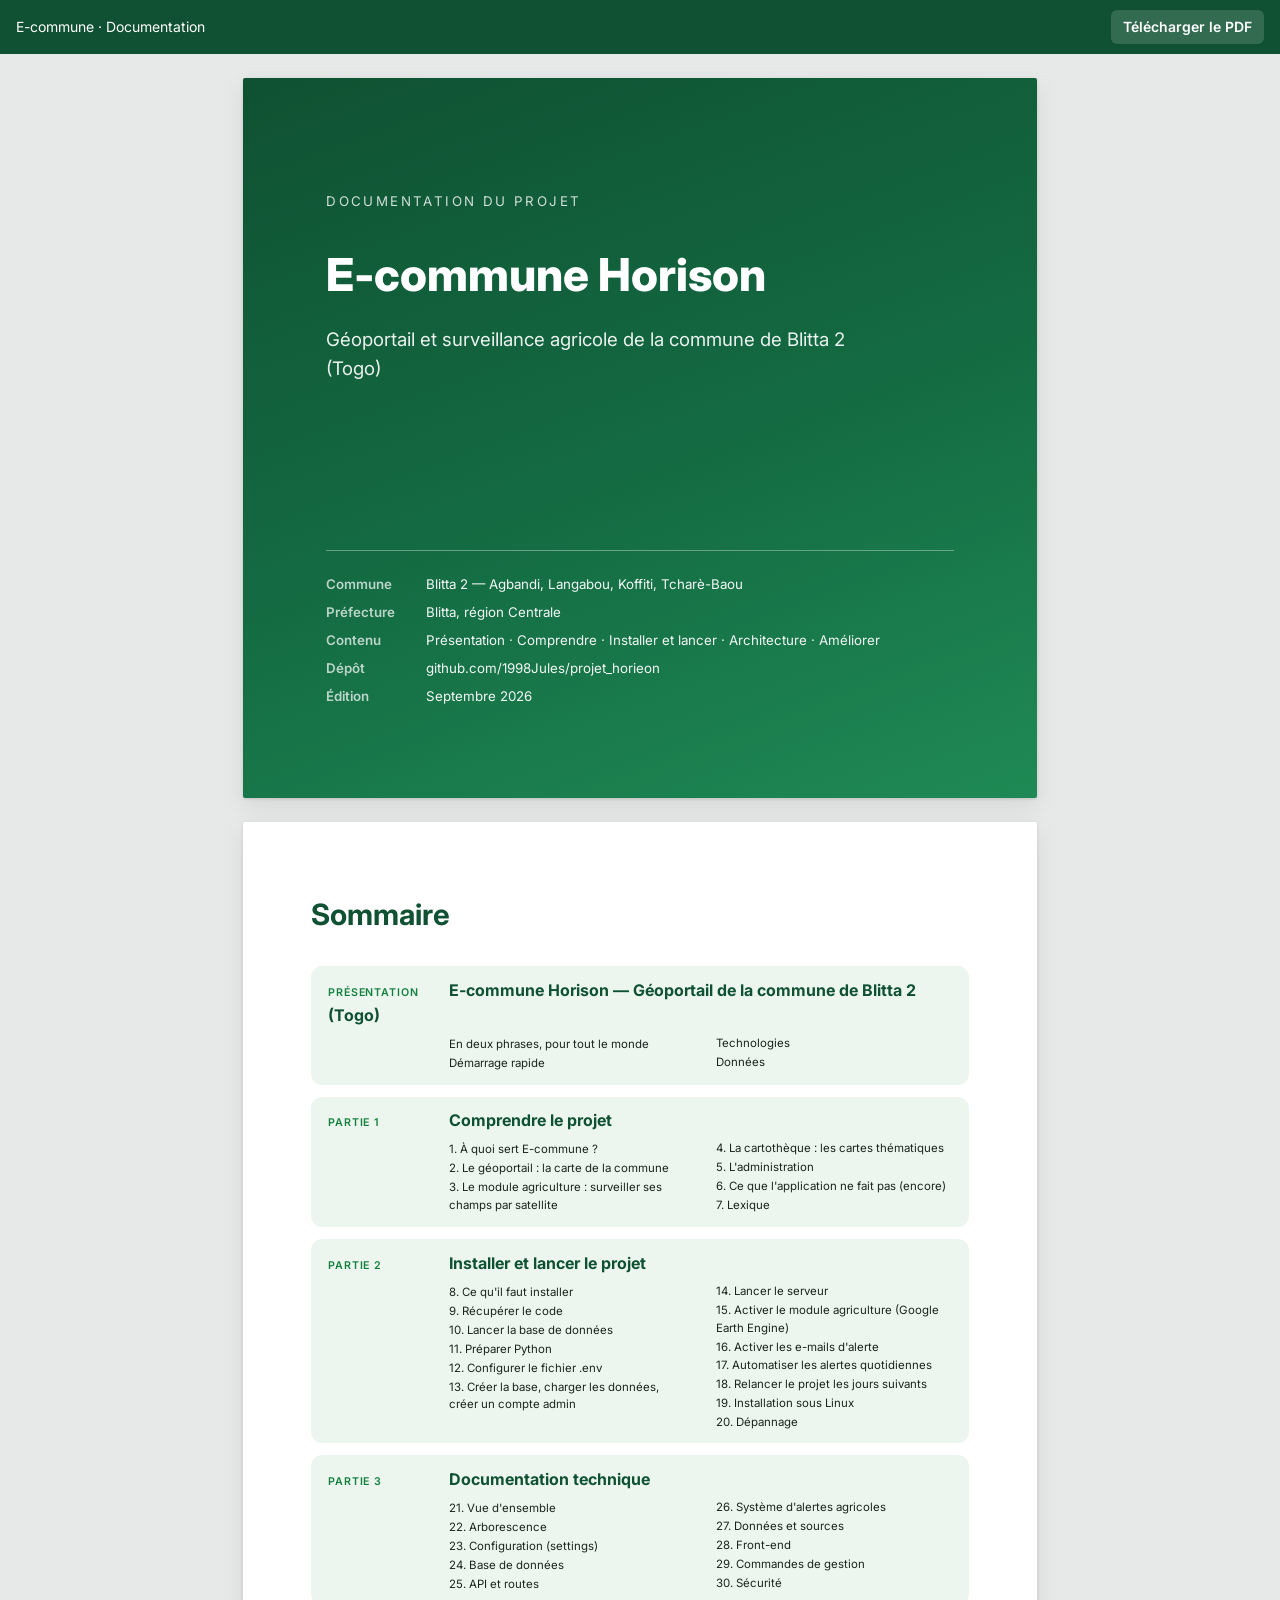
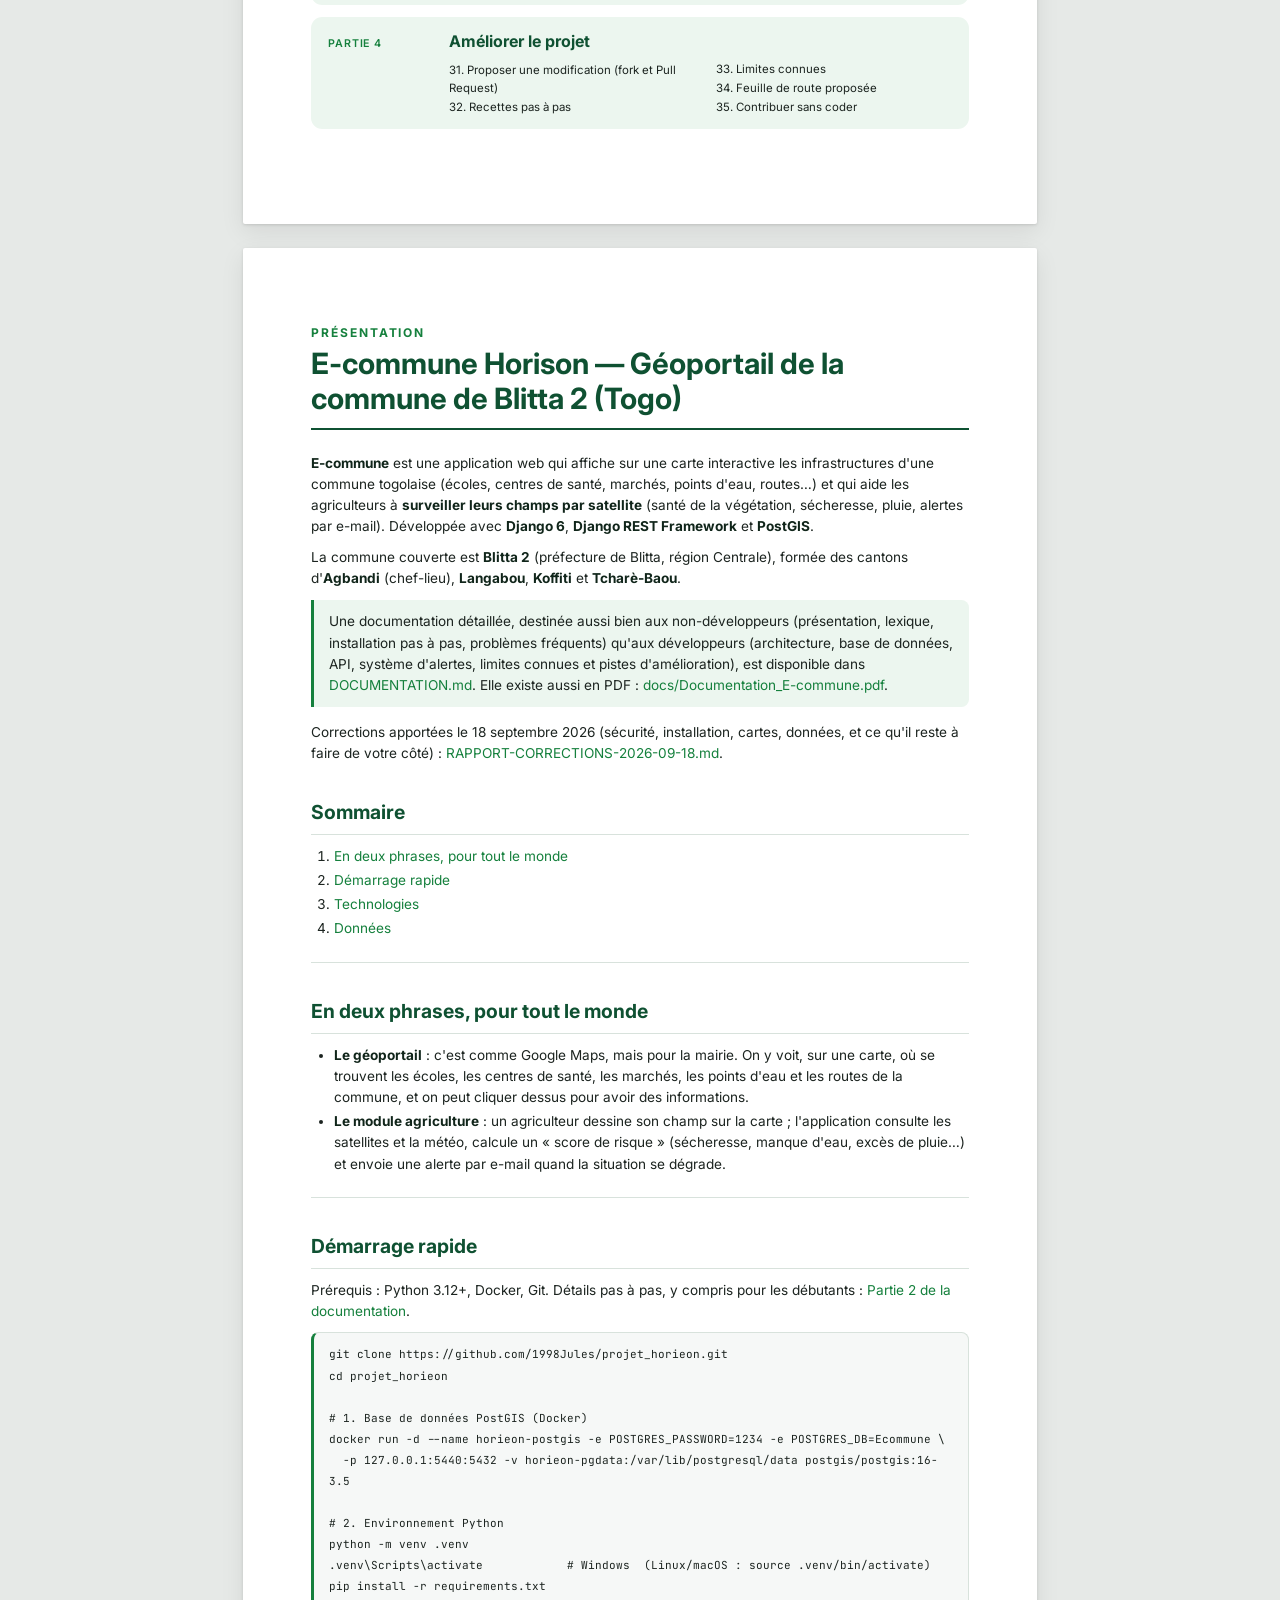
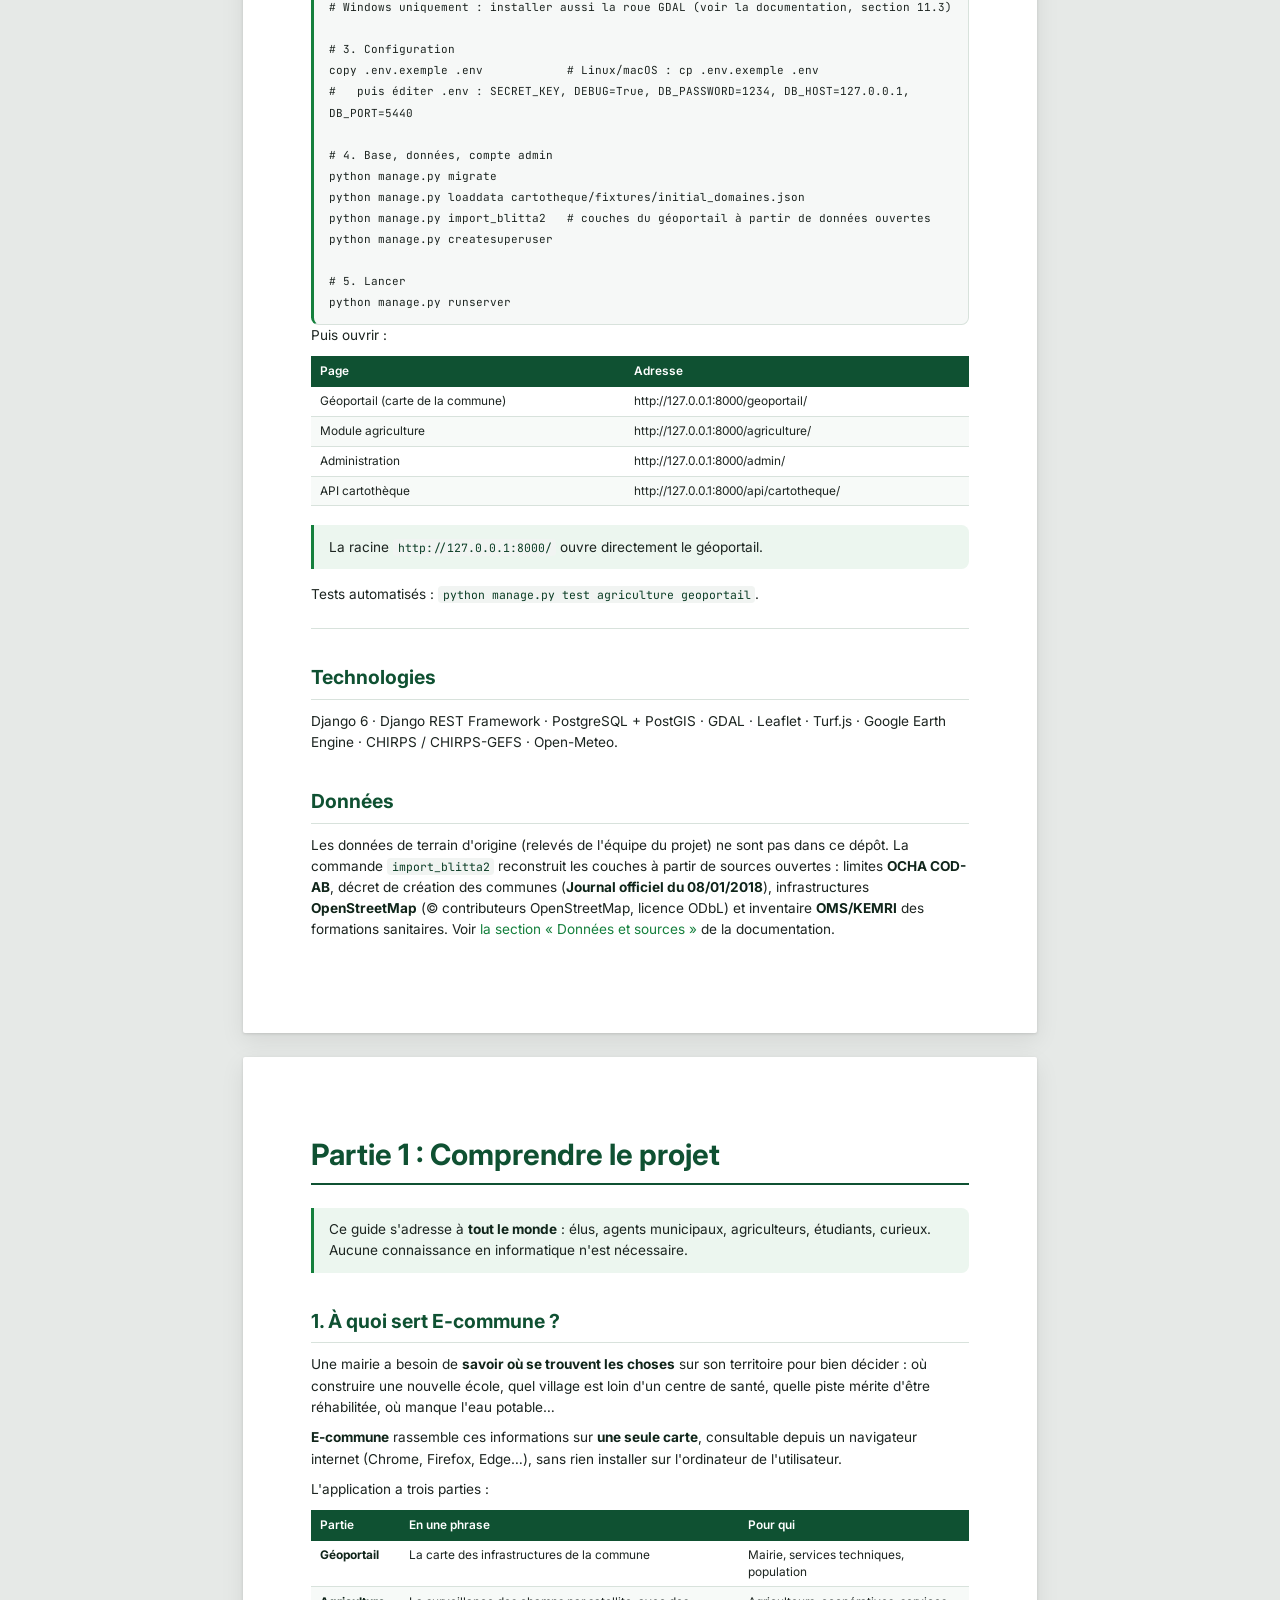
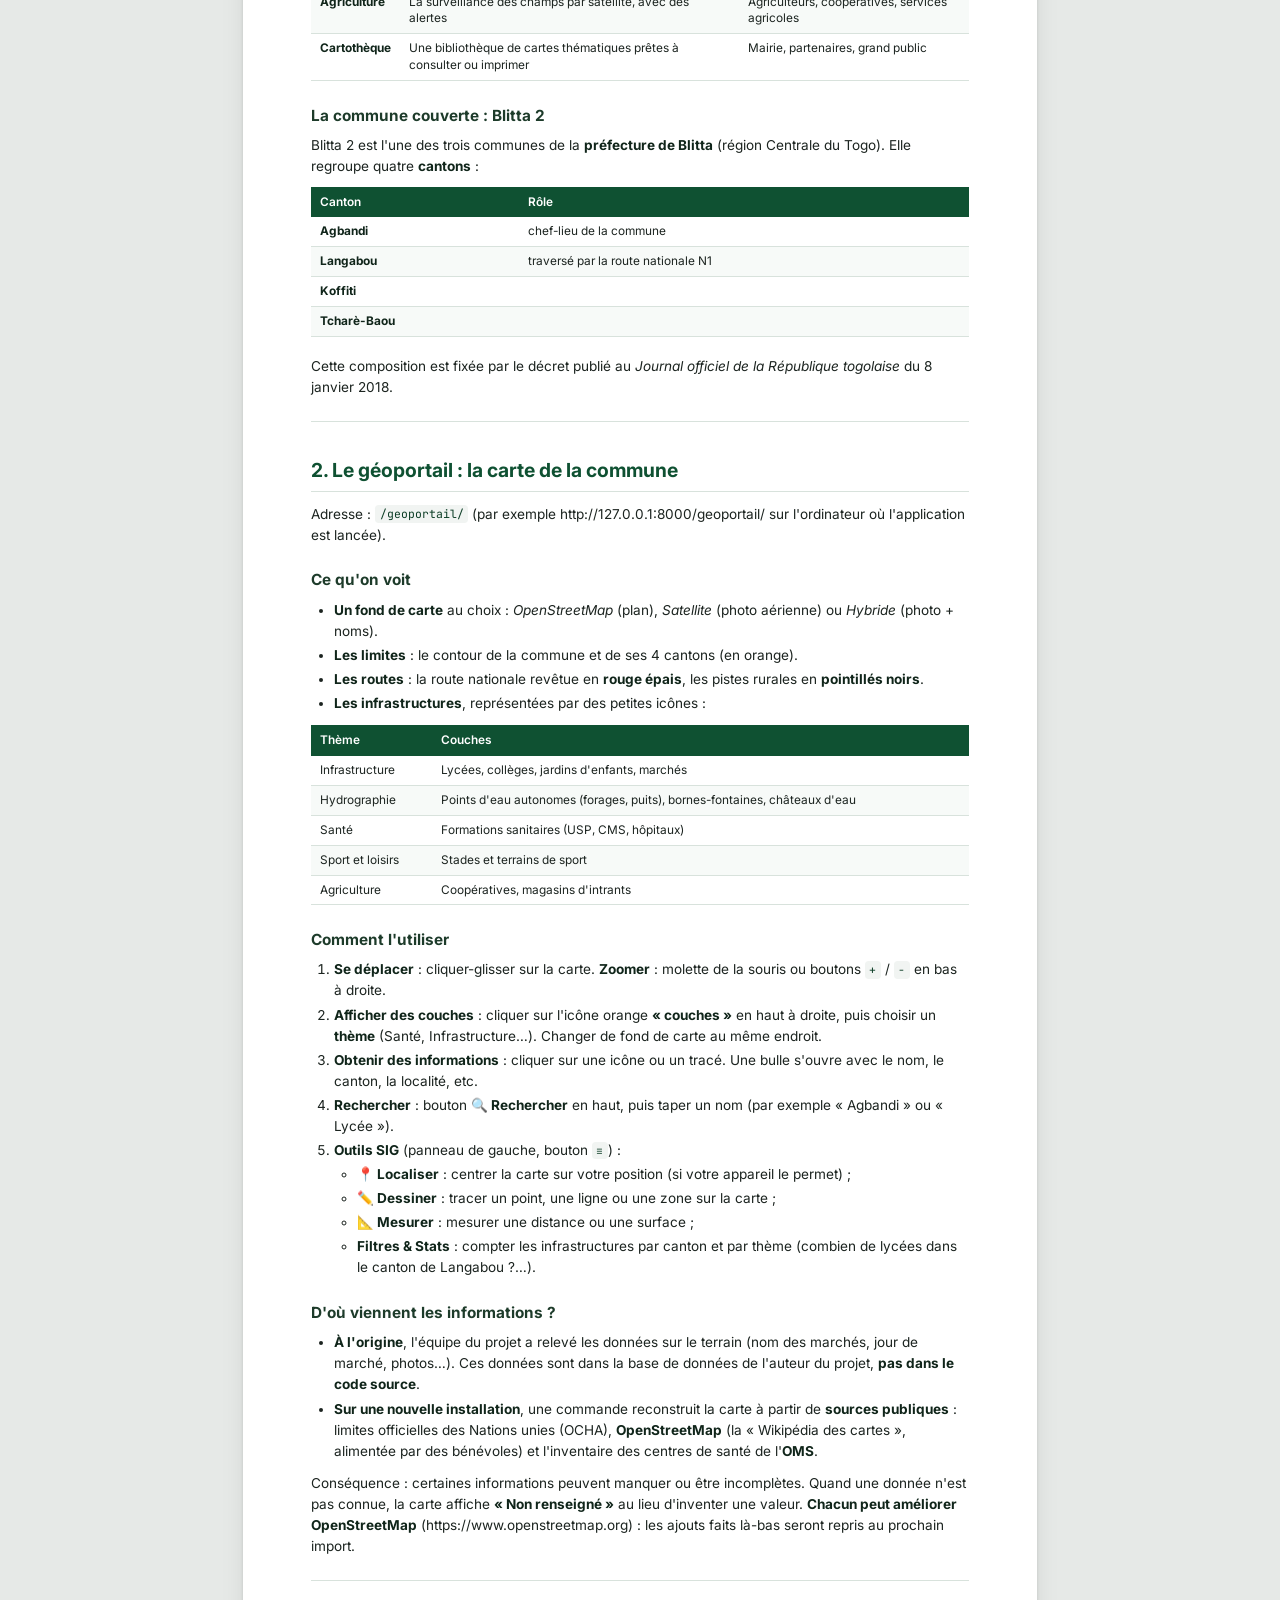
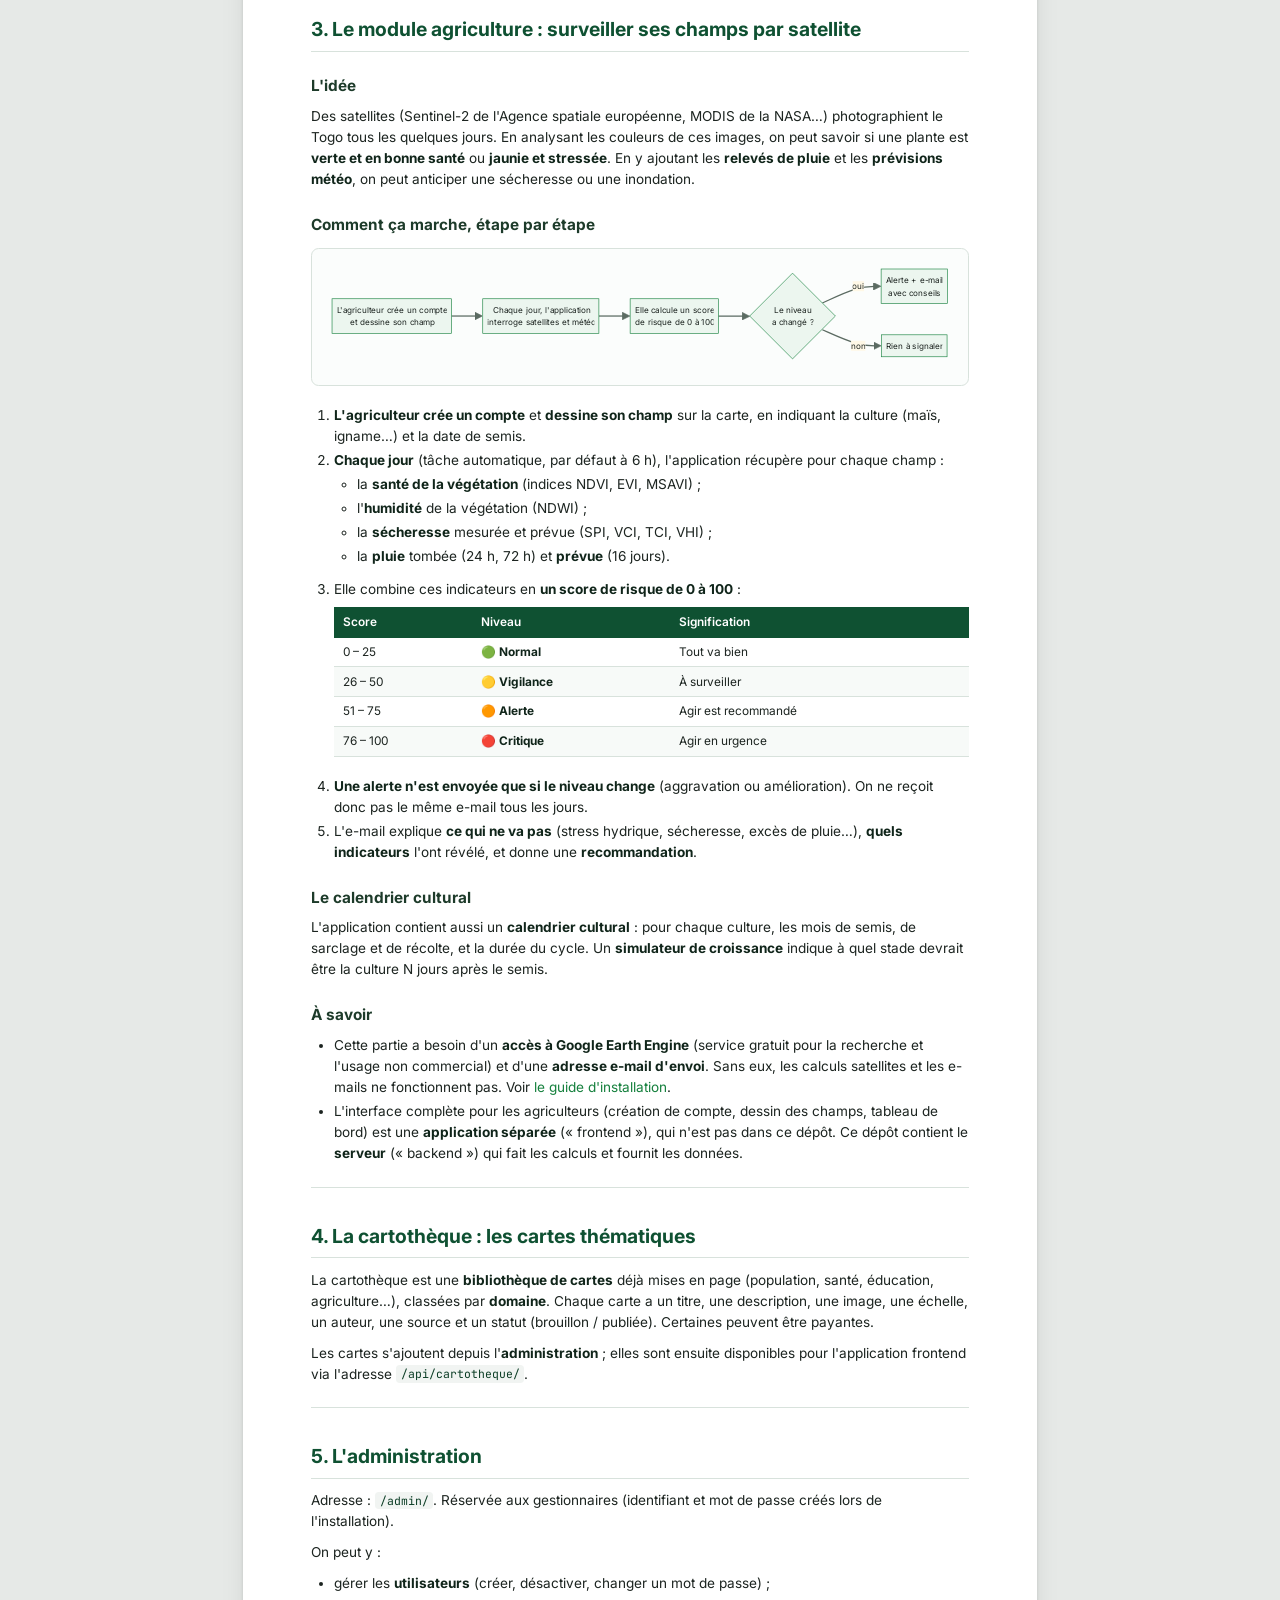
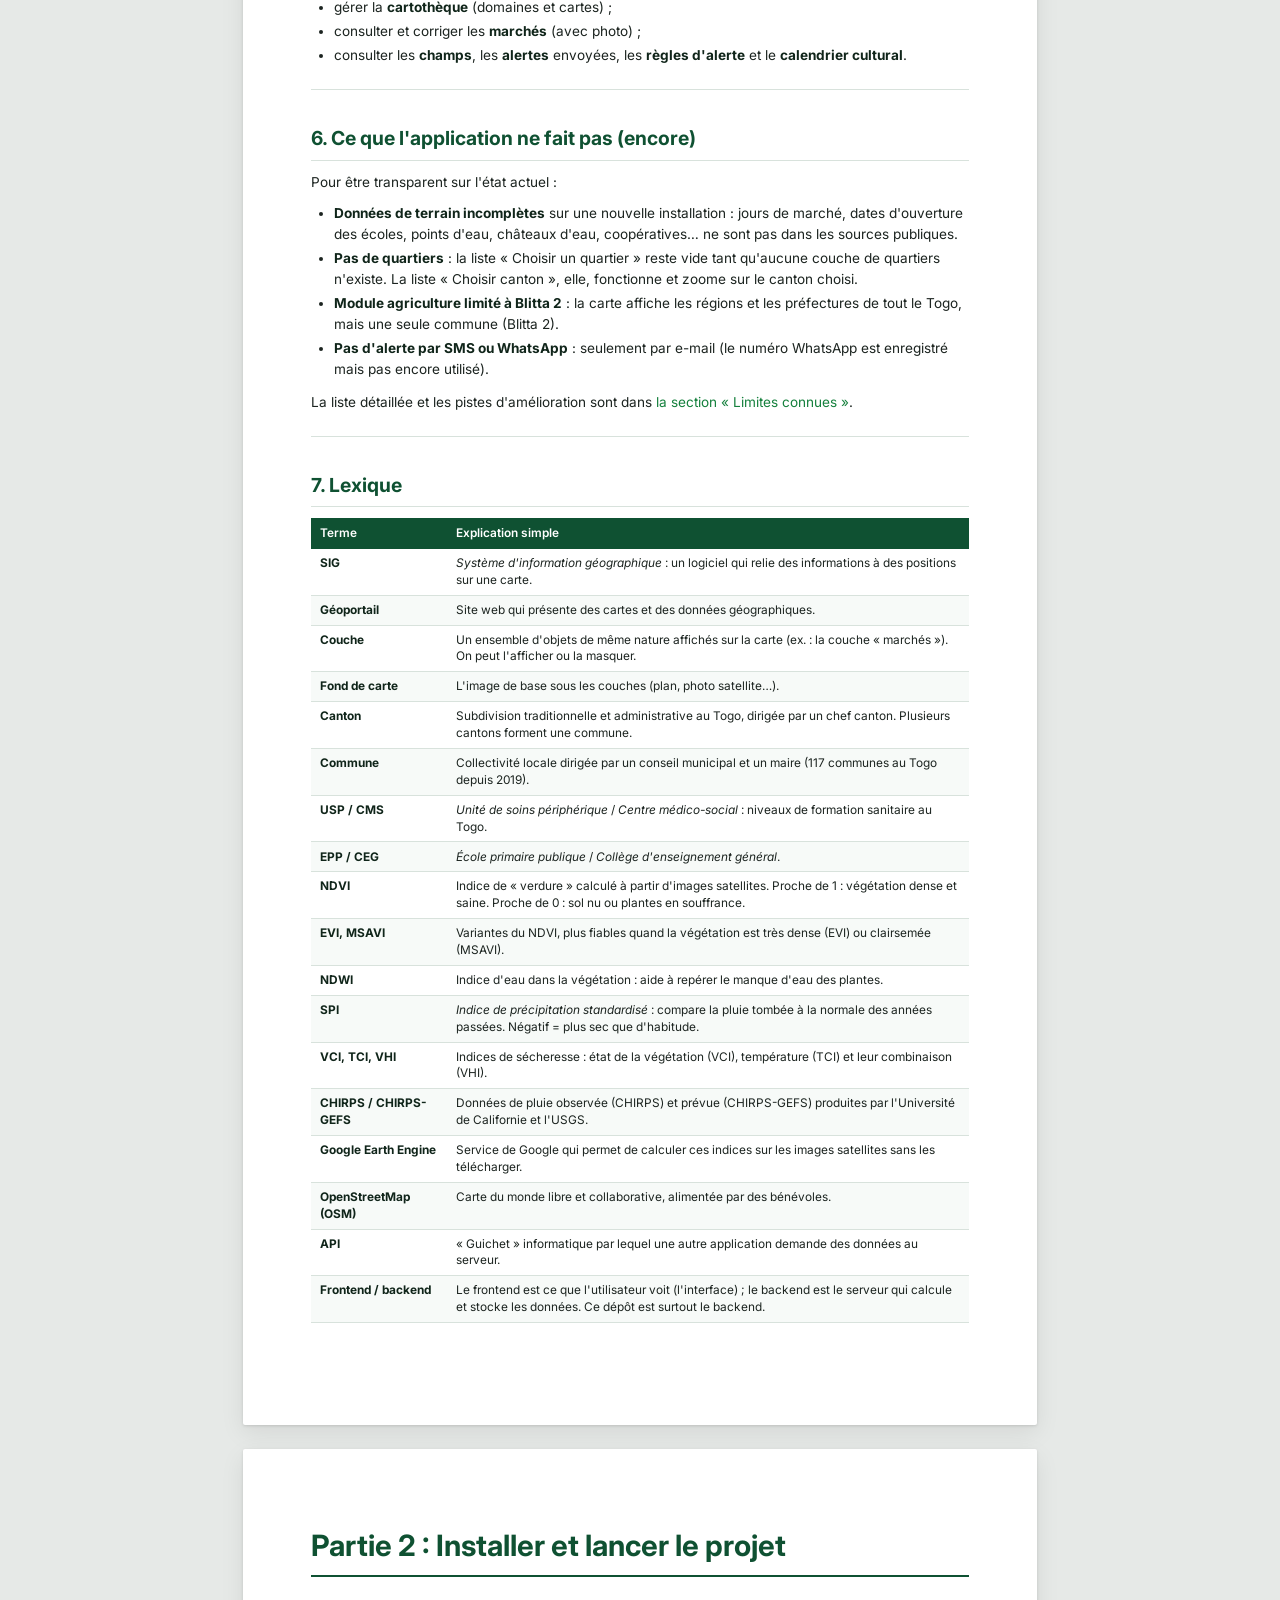
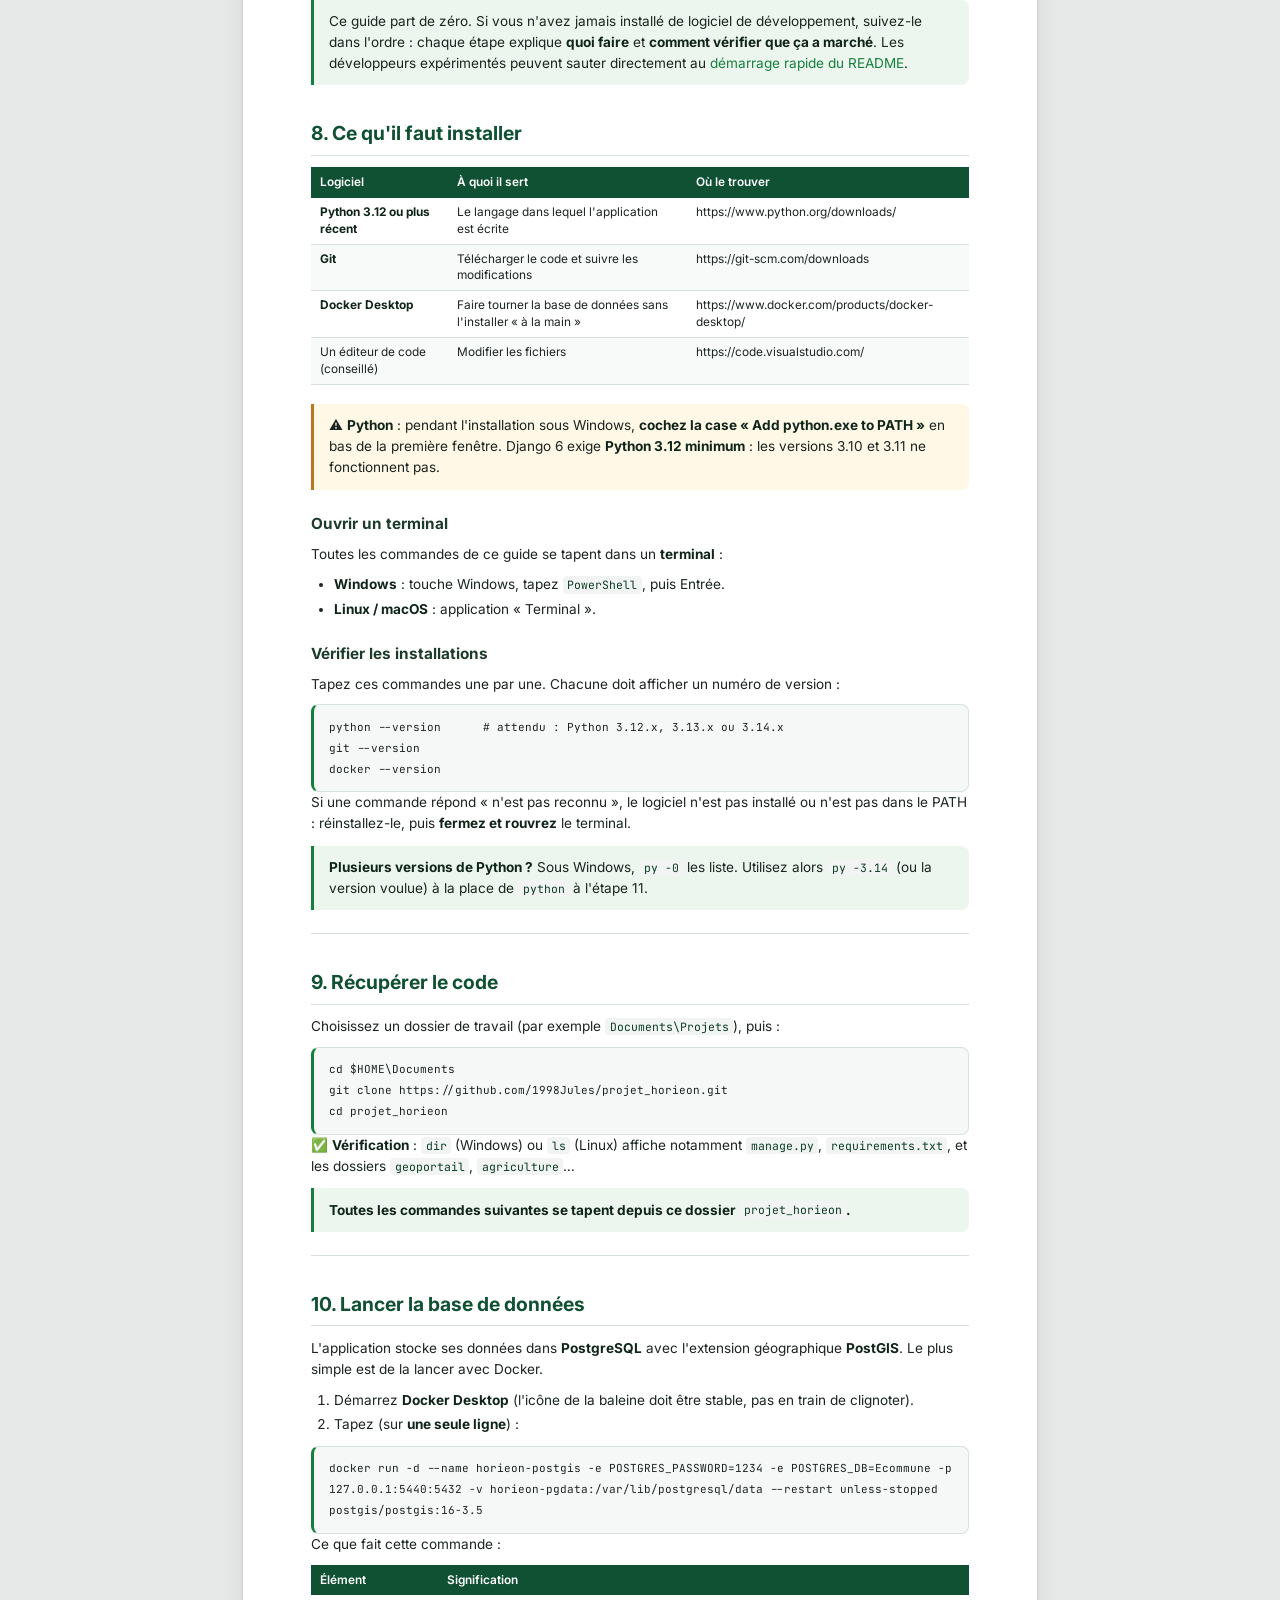
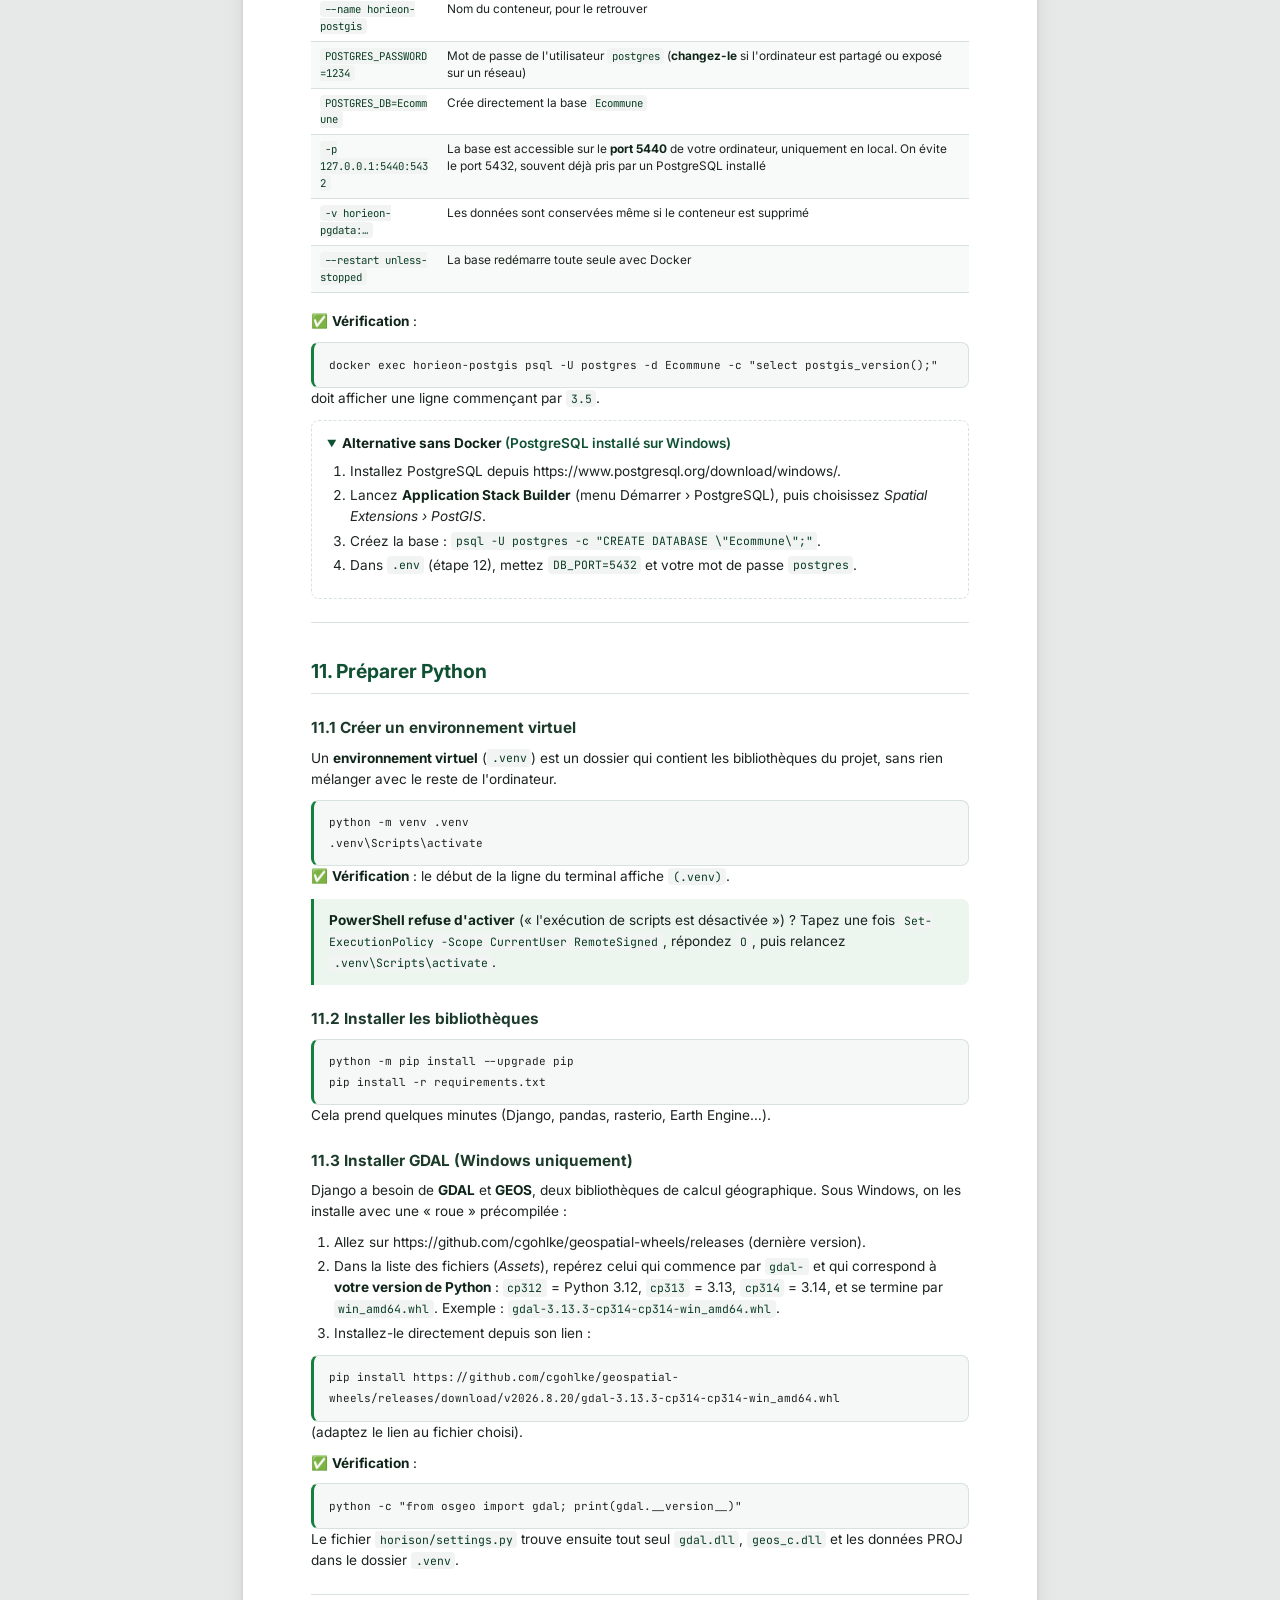
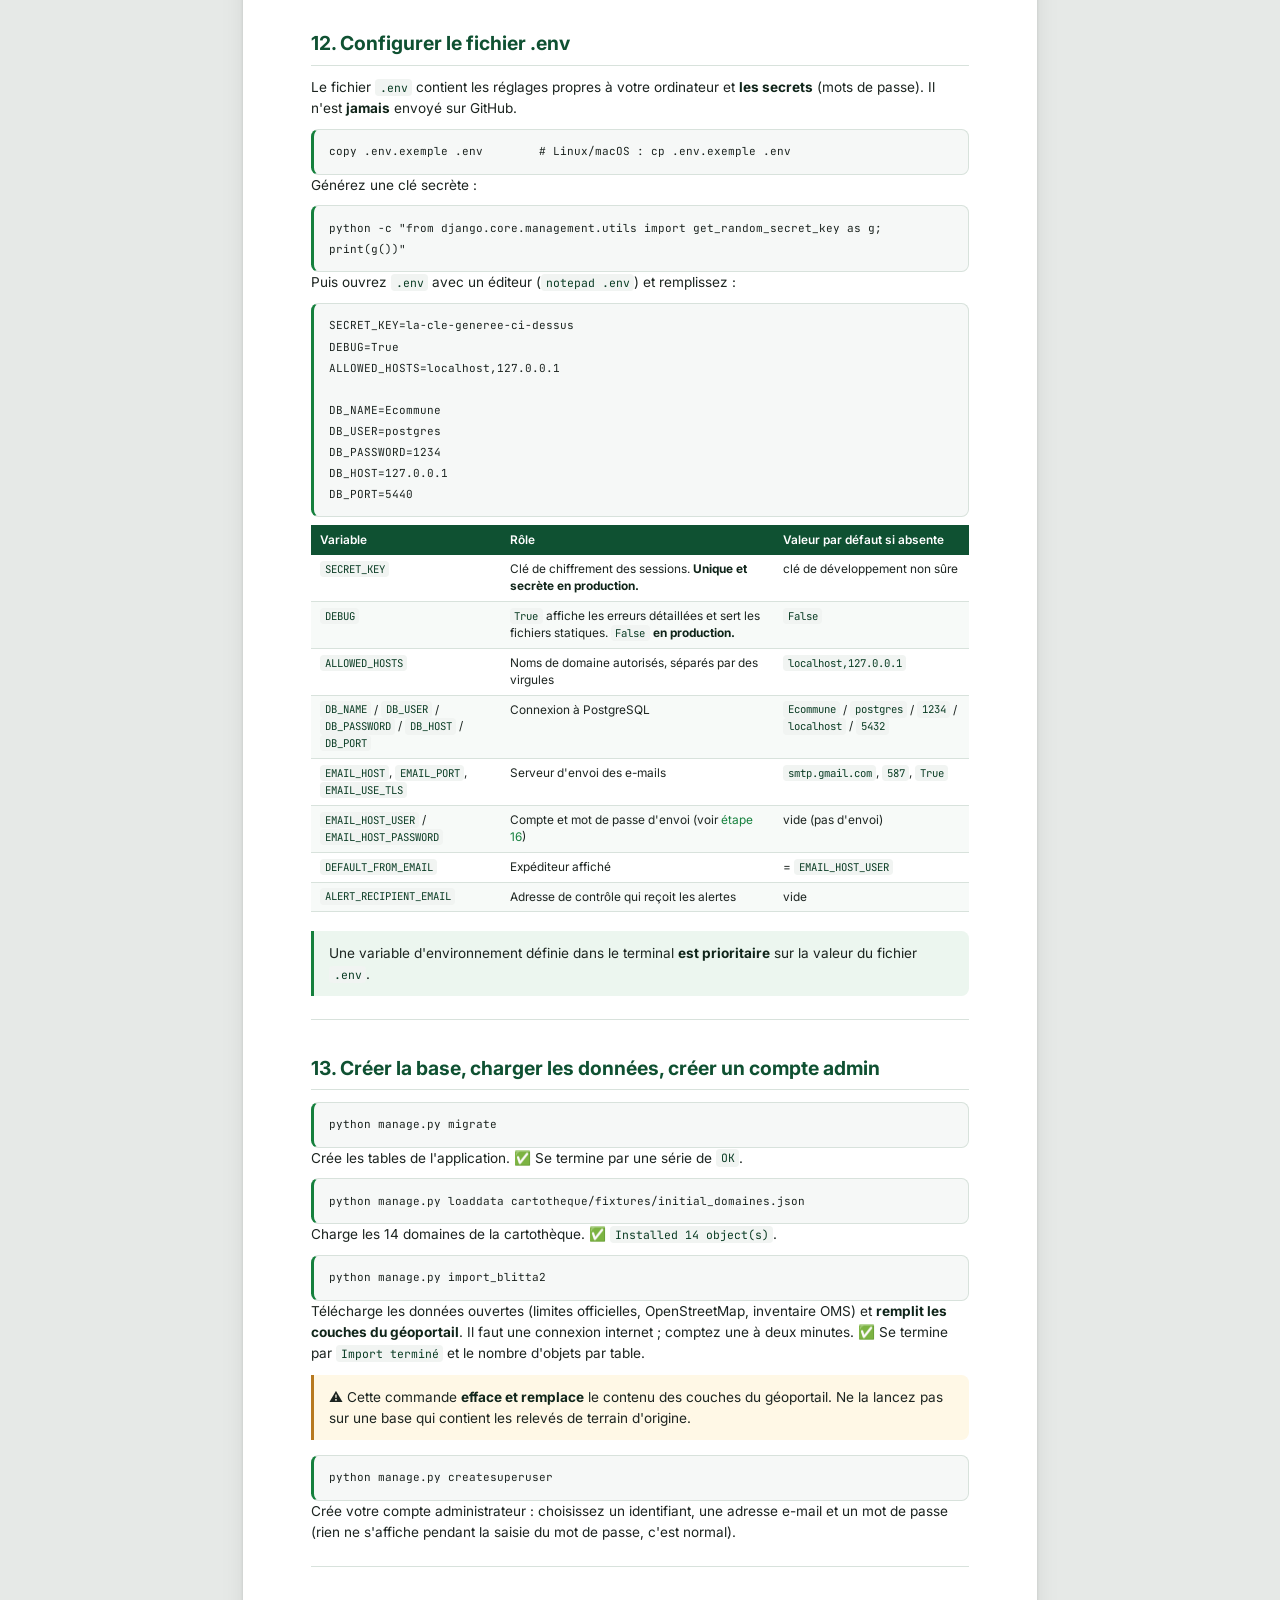
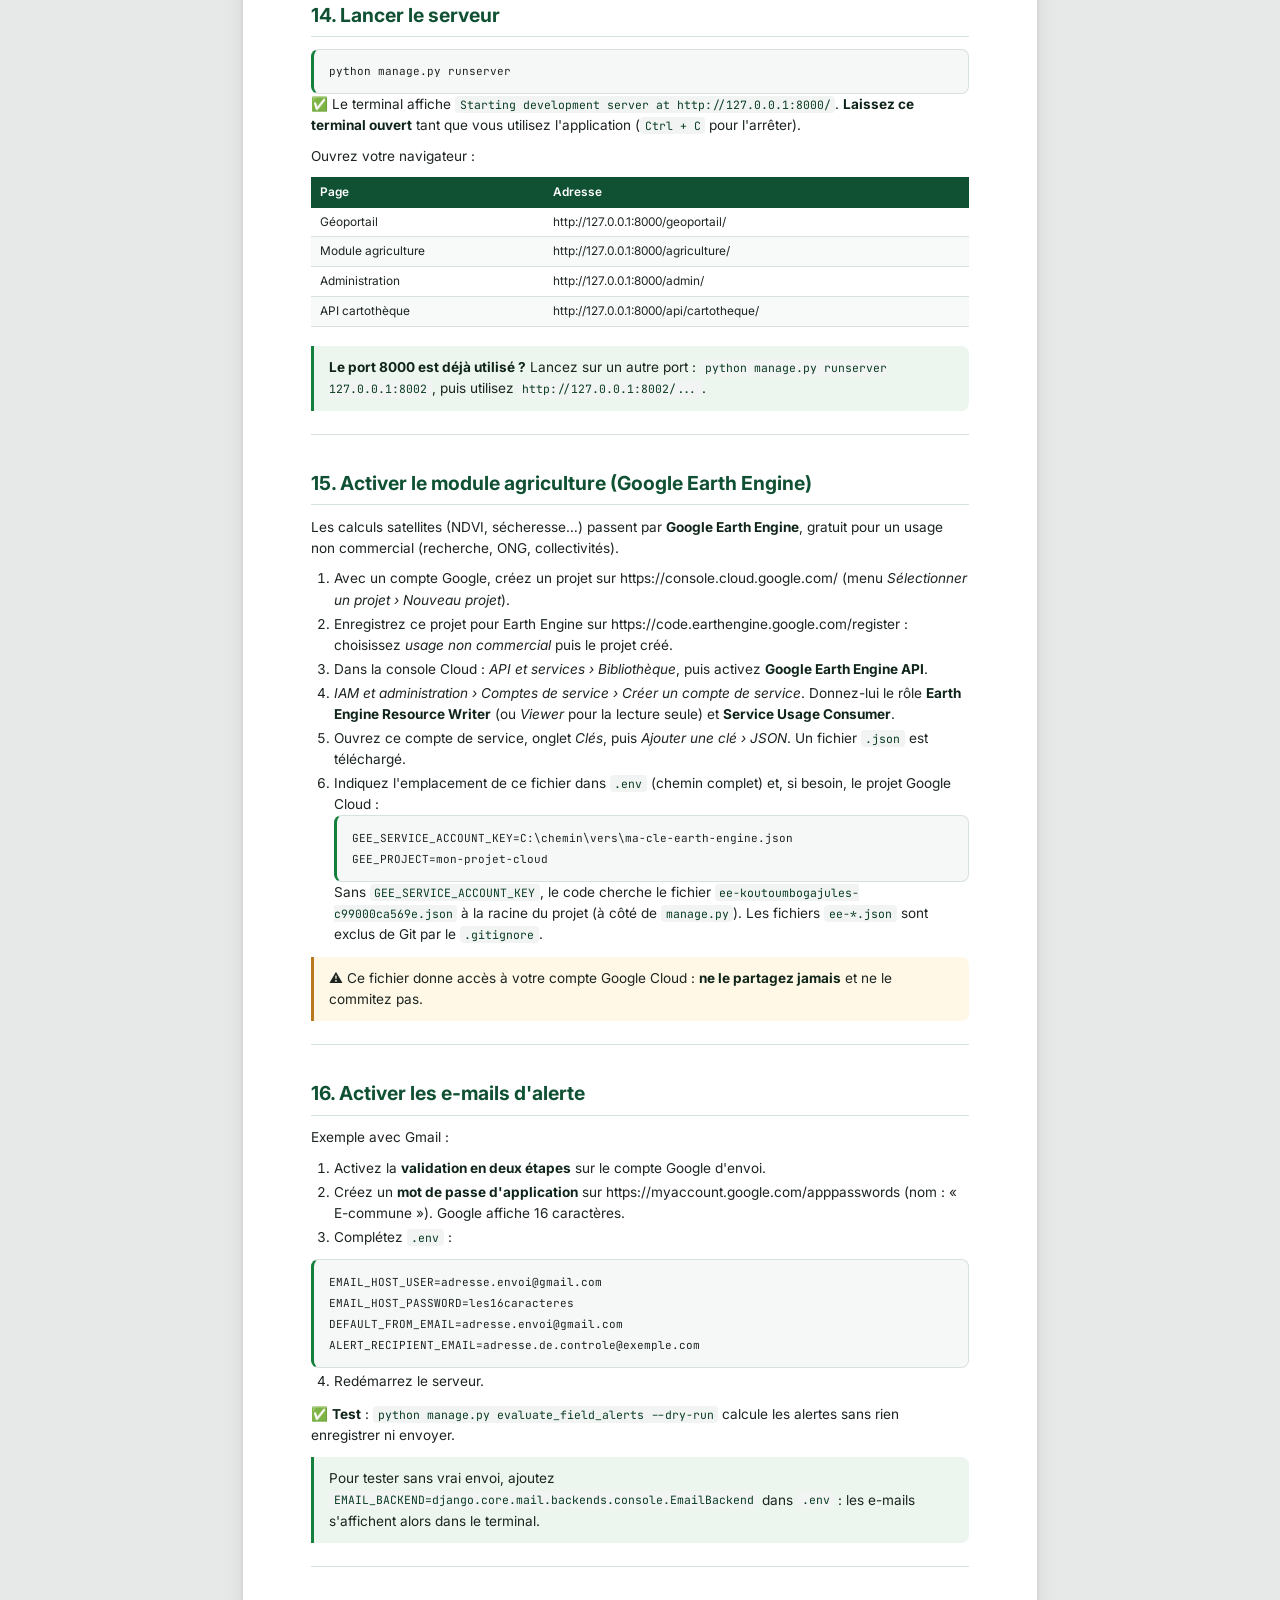
==== commit 4f6f2762: "Ajoute le rapport des corrections pour le propriétaire du projet RAPPORT-CORRECTIONS-2026-09-18.md :" ====
--- a/docs/index.html
+++ b/docs/index.html
@@ -152,6 +152,9 @@
 <a href="#doc1">DOCUMENTATION.md</a>. Elle existe aussi en PDF :
 <a href="docs/Documentation_E-commune.pdf">docs/Documentation_E-commune.pdf</a>.</p>
 </blockquote>
+<p>Corrections apportées le 18 septembre 2026 (sécurité, installation, cartes,
+données, et ce qu'il reste à faire de votre côté) :
+<a href="RAPPORT-CORRECTIONS-2026-09-18.md">RAPPORT-CORRECTIONS-2026-09-18.md</a>.</p>
 <h2 id="doc0-sommaire">Sommaire</h2>
 <ol>
 <li><a href="#doc0-en-deux-phrases-pour-tout-le-monde">En deux phrases, pour tout le monde</a></li>
